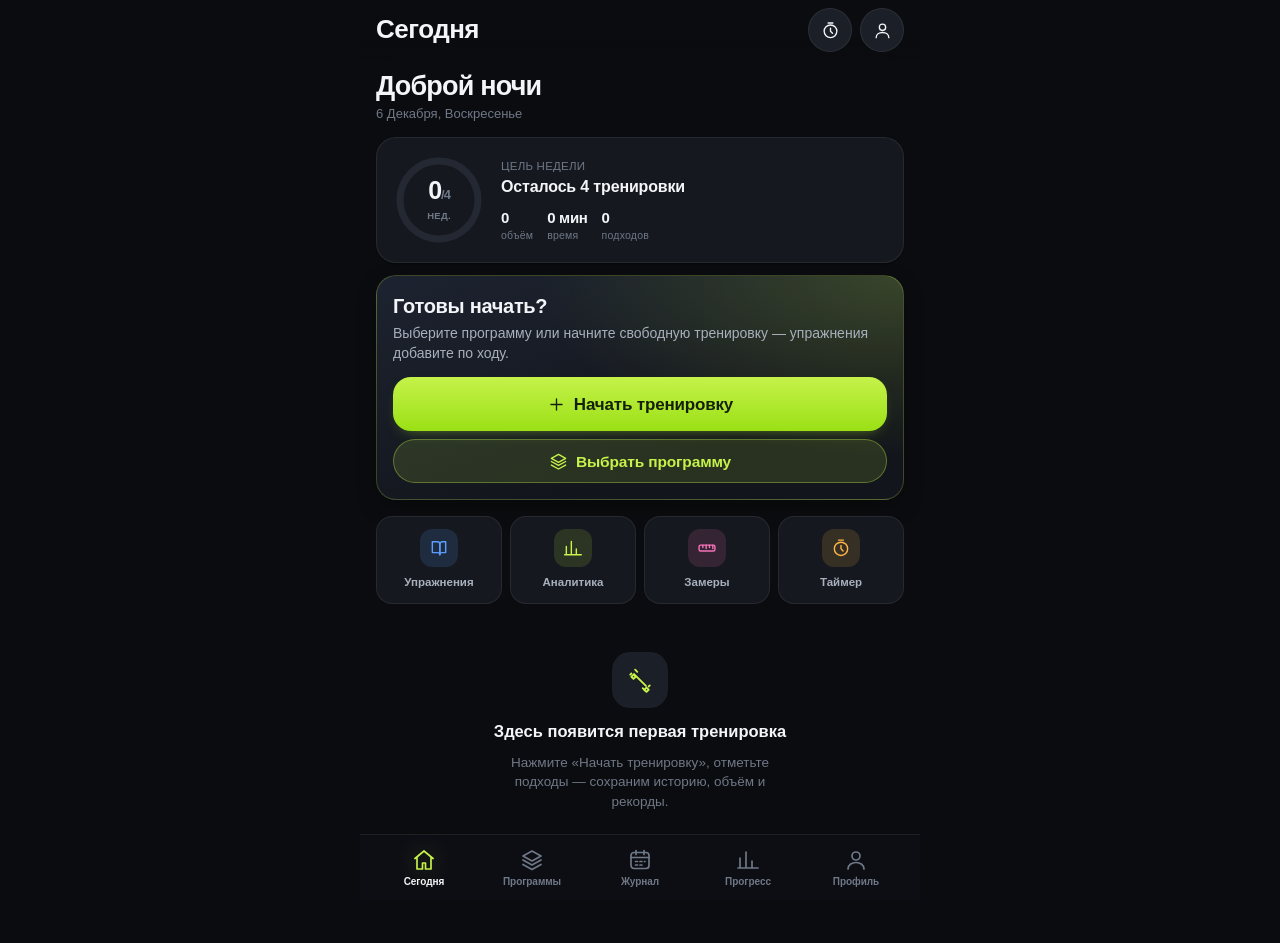
==== atlet.html @ dc594a5e "Публикация приложения «Атлет»" ====
<!doctype html>
<html lang="ru">
<head>
<meta charset="utf-8">
<title>Атлет — дневник тренировок</title>
<meta name="viewport" content="width=device-width, initial-scale=1, viewport-fit=cover, maximum-scale=1, user-scalable=no">
<meta name="description" content="Дневник силовых тренировок: программы, подходы, вес и повторения, таймер отдыха, история, аналитика и прогресс.">
<meta name="theme-color" content="#0b0c0f">
<meta name="apple-mobile-web-app-capable" content="yes">
<meta name="mobile-web-app-capable" content="yes">
<meta name="apple-mobile-web-app-status-bar-style" content="black-translucent">
<meta name="apple-mobile-web-app-title" content="Атлет">
<meta name="format-detection" content="telephone=no">
<link rel="icon" href="[data-uri]">
<link rel="apple-touch-icon" href="[data-uri]">
<style>
/* css/app.css */
/* ============================================================
   Атлет — дизайн-система: токены, сброс, каркас, навигация
   ============================================================ */
:root {
  --bg: #0b0c0f;
  --bg-2: #0f1115;
  --surface: #15181e;
  --surface-2: #1b1f27;
  --surface-3: #232832;
  --elev: #1c2029;
  --line: rgba(255, 255, 255, 0.075);
  --line-strong: rgba(255, 255, 255, 0.14);

  --text: #f3f5f8;
  --text-2: #a8b0bd;
  --text-3: #6f7887;
  --text-inv: #0b0c0f;

  --accent: #c6f24a;
  --accent-2: #9ae015;
  --accent-deep: #6f9c0d;
  --accent-ink: #14200a;
  --accent-soft: rgba(198, 242, 74, 0.13);
  --accent-line: rgba(198, 242, 74, 0.34);

  --danger: #ff5c5c;
  --danger-soft: rgba(255, 92, 92, 0.13);
  --warn: #ffb648;
  --warn-soft: rgba(255, 182, 72, 0.13);
  --info: #63b3ff;
  --info-soft: rgba(99, 179, 255, 0.13);
  --good: var(--accent);

  --r-xs: 8px;
  --r-sm: 12px;
  --r-md: 16px;
  --r-lg: 20px;
  --r-xl: 26px;
  --r-full: 999px;

  --s-1: 4px;
  --s-2: 8px;
  --s-3: 12px;
  --s-4: 16px;
  --s-5: 20px;
  --s-6: 24px;
  --s-8: 32px;
  --s-10: 40px;

  --tap: 44px;
  --tabbar-h: 62px;
  --safe-top: env(safe-area-inset-top, 0px);
  --safe-bottom: env(safe-area-inset-bottom, 0px);
  --maxw: 560px;

  --font: -apple-system, BlinkMacSystemFont, "SF Pro Text", "Segoe UI", Roboto,
    "Helvetica Neue", Arial, sans-serif;
  --font-num: ui-rounded, -apple-system, BlinkMacSystemFont, "SF Pro Rounded",
    "Segoe UI", Roboto, sans-serif;

  --shadow-sm: 0 1px 2px rgba(0, 0, 0, 0.35);
  --shadow-md: 0 8px 24px -8px rgba(0, 0, 0, 0.55);
  --shadow-lg: 0 24px 60px -18px rgba(0, 0, 0, 0.75);
  --shadow-accent: 0 12px 32px -14px rgba(170, 230, 40, 0.6);

  --ease: cubic-bezier(0.22, 0.8, 0.25, 1);
  --ease-out: cubic-bezier(0.16, 1, 0.3, 1);
}

[data-theme="light"] {
  --bg: #f3f4f6;
  --bg-2: #eceef1;
  --surface: #ffffff;
  --surface-2: #f5f6f8;
  --surface-3: #eceef1;
  --elev: #ffffff;
  --line: rgba(12, 16, 24, 0.08);
  --line-strong: rgba(12, 16, 24, 0.16);

  --text: #10131a;
  --text-2: #566072;
  --text-3: #8a93a3;
  --text-inv: #ffffff;

  --accent: #8fd612;
  --accent-2: #79c000;
  --accent-deep: #5e9600;
  --accent-ink: #ffffff;
  --accent-soft: rgba(143, 214, 18, 0.16);
  --accent-line: rgba(122, 180, 12, 0.4);

  --danger: #e23d3d;
  --danger-soft: rgba(226, 61, 61, 0.1);
  --warn: #e08a00;
  --warn-soft: rgba(224, 138, 0, 0.12);
  --info: #1f7ae0;
  --info-soft: rgba(31, 122, 224, 0.1);

  --shadow-sm: 0 1px 2px rgba(16, 24, 40, 0.06);
  --shadow-md: 0 8px 24px -12px rgba(16, 24, 40, 0.22);
  --shadow-lg: 0 24px 60px -20px rgba(16, 24, 40, 0.28);
  --shadow-accent: 0 12px 28px -14px rgba(120, 190, 10, 0.55);
}

/* ---------- reset ---------- */
*,
*::before,
*::after {
  box-sizing: border-box;
  -webkit-tap-highlight-color: transparent;
}
html,
body {
  height: 100%;
  margin: 0;
}
html {
  background: var(--bg);
  -webkit-text-size-adjust: 100%;
}
body {
  font-family: var(--font);
  color: var(--text);
  background: var(--bg);
  font-size: 16px;
  line-height: 1.4;
  overscroll-behavior-y: none;
  -webkit-font-smoothing: antialiased;
  text-rendering: optimizeLegibility;
}
h1,
h2,
h3,
h4,
p,
figure {
  margin: 0;
}
button,
input,
select,
textarea {
  font: inherit;
  color: inherit;
}
button {
  background: none;
  border: 0;
  padding: 0;
  cursor: pointer;
  touch-action: manipulation;
}
a {
  color: var(--accent);
  text-decoration: none;
}
img,
svg {
  display: block;
  max-width: 100%;
}
ul,
ol {
  margin: 0;
  padding: 0;
  list-style: none;
}
input[type="number"]::-webkit-outer-spin-button,
input[type="number"]::-webkit-inner-spin-button {
  -webkit-appearance: none;
  margin: 0;
}
input[type="number"] {
  -moz-appearance: textfield;
  appearance: textfield;
}
::selection {
  background: var(--accent-soft);
  color: var(--text);
}
:focus-visible {
  outline: 2px solid var(--accent-line);
  outline-offset: 2px;
}
@media (prefers-reduced-motion: reduce) {
  *,
  *::before,
  *::after {
    animation-duration: 0.001ms !important;
    animation-iteration-count: 1 !important;
    transition-duration: 0.001ms !important;
  }
}

/* ---------- app shell ---------- */
.app-bg {
  position: fixed;
  inset: 0;
  z-index: -1;
  background:
    radial-gradient(120% 80% at 100% -10%, rgba(198, 242, 74, 0.1), transparent 60%),
    radial-gradient(100% 70% at -10% 0%, rgba(99, 179, 255, 0.07), transparent 55%),
    linear-gradient(180deg, var(--bg-2), var(--bg) 60%);
}
[data-theme="light"] .app-bg {
  background:
    radial-gradient(120% 80% at 100% -10%, rgba(143, 214, 18, 0.16), transparent 60%),
    linear-gradient(180deg, #f8f9fb, var(--bg) 60%);
}
.app {
  min-height: 100dvh;
  display: flex;
  flex-direction: column;
  position: relative;
}
.app.is-session .view {
  padding-bottom: calc(120px + var(--safe-bottom));
}
#app {
  max-width: var(--maxw);
  margin: 0 auto;
  width: 100%;
}
.view {
  flex: 1;
  display: flex;
  flex-direction: column;
  padding-bottom: calc(var(--tabbar-h) + var(--safe-bottom) + 40px);
  animation: view-in 0.28s var(--ease-out);
}
@keyframes view-in {
  from {
    opacity: 0;
    transform: translateY(8px);
  }
  to {
    opacity: 1;
    transform: none;
  }
}
.scroll {
  flex: 1;
}
.pad {
  padding-left: var(--s-4);
  padding-right: var(--s-4);
}

/* ---------- top header ---------- */
.top {
  position: sticky;
  top: 0;
  z-index: 30;
  padding-top: var(--safe-top);
  background: linear-gradient(180deg, var(--bg) 55%, rgba(11, 12, 15, 0.82) 100%);
  backdrop-filter: saturate(160%) blur(18px);
  -webkit-backdrop-filter: saturate(160%) blur(18px);
  border-bottom: 1px solid transparent;
  transition: border-color 0.2s;
}
[data-theme="light"] .top {
  background: linear-gradient(180deg, var(--bg) 55%, rgba(243, 244, 246, 0.85) 100%);
}
.top.is-scrolled {
  border-bottom-color: var(--line);
}
.top__bar {
  display: flex;
  align-items: center;
  gap: var(--s-3);
  min-height: 52px;
  padding: 8px var(--s-4) 10px;
}
.top__title {
  font-size: 26px;
  font-weight: 760;
  letter-spacing: -0.02em;
  line-height: 1.15;
}
.top__title small {
  display: block;
  font-size: 13px;
  font-weight: 500;
  color: var(--text-3);
  letter-spacing: 0;
  margin-top: 2px;
}
.top__actions {
  margin-left: auto;
  display: flex;
  align-items: center;
  gap: var(--s-2);
}
.top__back {
  width: 38px;
  height: 38px;
  margin-left: -8px;
  border-radius: var(--r-full);
  display: grid;
  place-items: center;
  color: var(--text);
  flex: none;
}
.top__back:active {
  background: var(--surface-2);
}
.top--sub .top__bar {
  min-height: 48px;
}
.top--sub .top__title {
  font-size: 19px;
  font-weight: 680;
}

/* ---------- tabbar ---------- */
.tabbar {
  position: fixed;
  left: 50%;
  bottom: 0;
  transform: translateX(-50%);
  width: 100%;
  max-width: var(--maxw);
  z-index: 40;
  padding: 6px 10px calc(6px + var(--safe-bottom));
  display: flex;
  justify-content: space-around;
  background: rgba(14, 16, 21, 0.86);
  backdrop-filter: saturate(180%) blur(22px);
  -webkit-backdrop-filter: saturate(180%) blur(22px);
  border-top: 1px solid var(--line);
}
[data-theme="light"] .tabbar {
  background: rgba(255, 255, 255, 0.88);
}
.tabbar__item {
  flex: 1;
  min-width: 0;
  display: flex;
  flex-direction: column;
  align-items: center;
  gap: 3px;
  padding: 7px 2px 5px;
  color: var(--text-3);
  font-size: 10px;
  font-weight: 600;
  letter-spacing: -0.005em;
  border-radius: var(--r-sm);
  transition: color 0.16s, transform 0.16s var(--ease-out);
}
.tabbar__item svg {
  width: 24px;
  height: 24px;
}
.tabbar__item.is-active {
  color: var(--text);
}
.tabbar__item.is-active svg {
  color: var(--accent);
  filter: drop-shadow(0 0 12px rgba(198, 242, 74, 0.35));
}
.tabbar__item:active {
  transform: scale(0.94);
}

/* ---------- typography helpers ---------- */
.h1 {
  font-size: 28px;
  font-weight: 780;
  letter-spacing: -0.025em;
}
.h2 {
  font-size: 20px;
  font-weight: 720;
  letter-spacing: -0.015em;
}
.h3 {
  font-size: 16px;
  font-weight: 680;
  letter-spacing: -0.01em;
}
.sub {
  color: var(--text-2);
  font-size: 14px;
}
.muted {
  color: var(--text-3);
  font-size: 13px;
}
.tiny {
  font-size: 11.5px;
  color: var(--text-3);
  letter-spacing: 0.02em;
}
.num {
  font-family: var(--font-num);
  font-variant-numeric: tabular-nums;
  letter-spacing: -0.02em;
}
.section-title {
  display: flex;
  align-items: baseline;
  gap: 8px;
  padding: var(--s-5) var(--s-4) var(--s-2);
}
.section-title h2 {
  font-size: 17px;
  font-weight: 720;
  letter-spacing: -0.01em;
}
.section-title .link {
  margin-left: auto;
  color: var(--accent);
  font-size: 13.5px;
  font-weight: 600;
}
.row {
  display: flex;
  align-items: center;
  gap: var(--s-3);
}
.col {
  display: flex;
  flex-direction: column;
}
.grow {
  flex: 1;
  min-width: 0;
}
.spacer {
  flex: 1;
}
.nowrap {
  white-space: nowrap;
}
.ellipsis {
  overflow: hidden;
  text-overflow: ellipsis;
  white-space: nowrap;
}
.hidden {
  display: none !important;
}

/* utility: horizontal scroller */
.hscroll {
  display: flex;
  gap: 10px;
  overflow-x: auto;
  overflow-y: hidden;
  padding: 2px var(--s-4) 4px;
  scroll-snap-type: x proximity;
  -webkit-overflow-scrolling: touch;
  scrollbar-width: none;
}
.hscroll::-webkit-scrollbar {
  display: none;
}
.hscroll > * {
  scroll-snap-align: start;
  flex: none;
}

/* css/components.css */
/* ============================================================
   Компоненты: кнопки, карточки, строки, поля, шторки, тосты
   ============================================================ */

/* ---------- cards ---------- */
.card {
  background: var(--surface);
  border: 1px solid var(--line);
  border-radius: var(--r-lg);
  box-shadow: var(--shadow-sm);
}
.card--pad {
  padding: var(--s-4);
}
.card--flush {
  overflow: hidden;
}
.card--accent {
  background:
    linear-gradient(135deg, rgba(198, 242, 74, 0.14), rgba(198, 242, 74, 0.03) 55%),
    var(--surface);
  border-color: var(--accent-line);
}
.card--hero {
  background:
    radial-gradient(120% 140% at 100% 0%, rgba(198, 242, 74, 0.2), transparent 58%),
    linear-gradient(160deg, #1d2330, #12151b 70%);
  border: 1px solid rgba(198, 242, 74, 0.22);
  box-shadow: var(--shadow-md);
}
[data-theme="light"] .card--hero {
  background:
    radial-gradient(120% 140% at 100% 0%, rgba(143, 214, 18, 0.28), transparent 58%),
    linear-gradient(160deg, #ffffff, #f1f5e8 70%);
}
.card--outline {
  background: transparent;
}
.card--ghost {
  background: var(--surface-2);
  border-color: transparent;
}

/* ---------- pressable ---------- */
.press {
  transition: transform 0.12s var(--ease-out), background 0.15s;
}
.press:active {
  transform: scale(0.985);
}
.press-shrink:active {
  transform: scale(0.96);
}

/* ---------- buttons ---------- */
.btn {
  display: inline-flex;
  align-items: center;
  justify-content: center;
  gap: 8px;
  min-height: var(--tap);
  padding: 0 var(--s-5);
  border-radius: var(--r-full);
  font-size: 15.5px;
  font-weight: 660;
  letter-spacing: -0.01em;
  white-space: nowrap;
  transition: transform 0.12s var(--ease-out), filter 0.15s, background 0.15s;
  user-select: none;
}
.btn:active {
  transform: scale(0.97);
  filter: brightness(0.95);
}
.btn[disabled] {
  opacity: 0.45;
  pointer-events: none;
}
.btn svg {
  width: 19px;
  height: 19px;
  flex: none;
}
.btn--primary {
  background: linear-gradient(180deg, var(--accent), var(--accent-2));
  color: var(--accent-ink);
  box-shadow: 0 6px 16px -10px rgba(170, 230, 40, 0.75);
}
.btn--soft {
  background: var(--surface-2);
  color: var(--text);
  border: 1px solid var(--line);
}
.btn--outline {
  background: transparent;
  color: var(--text);
  border: 1px solid var(--line-strong);
}
.btn--accent-soft {
  background: var(--accent-soft);
  color: var(--accent);
  border: 1px solid var(--accent-line);
}
.btn--ghost {
  background: transparent;
  color: var(--text-2);
  padding: 0 var(--s-3);
}
.btn--danger {
  background: var(--danger-soft);
  color: var(--danger);
  border: 1px solid rgba(255, 92, 92, 0.3);
}
.btn--block {
  display: flex;
  width: 100%;
}
.btn--sm {
  min-height: 34px;
  padding: 0 14px;
  font-size: 13.5px;
  gap: 6px;
}
.btn--sm svg {
  width: 16px;
  height: 16px;
}
.btn--lg {
  min-height: 54px;
  font-size: 17px;
  border-radius: 18px;
}
.btn--icon {
  width: var(--tap);
  height: var(--tap);
  min-height: 0;
  padding: 0;
  border-radius: var(--r-full);
}
.btn-row {
  display: flex;
  gap: 10px;
}
.btn-row > * {
  flex: 1;
}

/* ---------- chips ---------- */
.chip {
  display: inline-flex;
  align-items: center;
  gap: 6px;
  min-height: 34px;
  padding: 0 13px;
  border-radius: var(--r-full);
  background: var(--surface-2);
  border: 1px solid var(--line);
  color: var(--text-2);
  font-size: 13.5px;
  font-weight: 600;
  white-space: nowrap;
  transition: background 0.15s, color 0.15s, border-color 0.15s, transform 0.12s;
}
.chip svg {
  width: 15px;
  height: 15px;
}
.chip:active {
  transform: scale(0.96);
}
.chip.is-on {
  background: var(--accent-soft);
  border-color: var(--accent-line);
  color: var(--accent);
}
.chip--static {
  pointer-events: none;
}
.chip-row {
  display: flex;
  flex-wrap: wrap;
  gap: 8px;
}
.badge {
  display: inline-flex;
  align-items: center;
  gap: 4px;
  height: 22px;
  padding: 0 8px;
  border-radius: 7px;
  font-size: 11px;
  font-weight: 700;
  letter-spacing: 0.02em;
  background: var(--surface-3);
  color: var(--text-2);
  white-space: nowrap;
}
.badge svg {
  width: 12px;
  height: 12px;
}
.badge--accent {
  background: var(--accent-soft);
  color: var(--accent);
}
.badge--pr {
  background: linear-gradient(180deg, #ffe58a, #ffc53d);
  color: #3d2a00;
}
.badge--warn {
  background: var(--warn-soft);
  color: var(--warn);
}
.badge--danger {
  background: var(--danger-soft);
  color: var(--danger);
}
.badge--info {
  background: var(--info-soft);
  color: var(--info);
}
.badge--lg {
  height: 26px;
  padding: 0 10px;
  font-size: 12px;
}

/* ---------- segmented ---------- */
.segmented {
  display: flex;
  padding: 3px;
  background: var(--surface-2);
  border: 1px solid var(--line);
  border-radius: var(--r-full);
  gap: 2px;
}
.segmented button {
  flex: 1;
  min-height: 34px;
  border-radius: var(--r-full);
  font-size: 13.5px;
  font-weight: 620;
  color: var(--text-3);
  padding: 0 10px;
  transition: background 0.18s, color 0.18s;
  white-space: nowrap;
}
.segmented button.is-on {
  background: var(--surface-3);
  color: var(--text);
  box-shadow: var(--shadow-sm);
}
.segmented--accent button.is-on {
  background: var(--accent);
  color: var(--accent-ink);
}

/* ---------- list ---------- */
.list {
  border-radius: var(--r-lg);
  overflow: hidden;
  background: var(--surface);
  border: 1px solid var(--line);
}
.list__row {
  display: flex;
  align-items: center;
  gap: var(--s-3);
  width: 100%;
  min-height: 54px;
  padding: 13px var(--s-4);
  text-align: left;
  position: relative;
  background: transparent;
  transition: background 0.12s;
}
.list__row + .list__row::before {
  content: "";
  position: absolute;
  top: 0;
  left: var(--s-4);
  right: 0;
  height: 1px;
  background: var(--line);
}
.list__row:active {
  background: var(--surface-2);
}
.list__row--plain::before {
  display: none;
}
.list__icon {
  width: 34px;
  height: 34px;
  border-radius: 10px;
  display: grid;
  place-items: center;
  background: var(--surface-2);
  color: var(--text-2);
  flex: none;
}
.list__icon svg {
  width: 18px;
  height: 18px;
}
.list__icon--accent {
  background: var(--accent-soft);
  color: var(--accent);
}
.list__icon--danger {
  background: var(--danger-soft);
  color: var(--danger);
}
.list__label {
  font-size: 15px;
  font-weight: 550;
  min-width: 0;
}
.list__sub {
  font-size: 12.5px;
  color: var(--text-3);
  margin-top: 1px;
}
.list__value {
  margin-left: auto;
  color: var(--text-3);
  font-size: 14px;
  display: flex;
  align-items: center;
  gap: 6px;
  flex: none;
}
.list__chev {
  color: var(--text-3);
  width: 18px;
  height: 18px;
  flex: none;
}
.list__row--danger .list__label {
  color: var(--danger);
}

/* ---------- metric grid ---------- */
.metrics {
  display: grid;
  grid-template-columns: repeat(3, 1fr);
  gap: 10px;
}
.metric {
  background: var(--surface);
  border: 1px solid var(--line);
  border-radius: var(--r-md);
  padding: 12px 12px 11px;
  min-width: 0;
}
.metric__v {
  font-family: var(--font-num);
  font-variant-numeric: tabular-nums;
  font-size: 21px;
  font-weight: 750;
  letter-spacing: -0.03em;
  line-height: 1.1;
}
.metric__v small {
  font-size: 12px;
  font-weight: 600;
  color: var(--text-3);
  margin-left: 2px;
  letter-spacing: 0;
}
.metric__l {
  margin-top: 3px;
  font-size: 11.5px;
  color: var(--text-3);
  white-space: nowrap;
  overflow: hidden;
  text-overflow: ellipsis;
}
.metric--wide {
  grid-column: span 2;
}
.metric__l--wrap {
  white-space: normal;
  line-height: 1.25;
}
.metric--accent .metric__v {
  color: var(--accent);
}

/* ---------- input ---------- */
.field {
  display: flex;
  flex-direction: column;
  gap: 7px;
}
.field__label {
  font-size: 12.5px;
  font-weight: 620;
  color: var(--text-3);
  letter-spacing: 0.02em;
  text-transform: uppercase;
}
.input,
.textarea,
.select {
  width: 100%;
  min-height: 48px;
  padding: 12px 14px;
  border-radius: var(--r-md);
  background: var(--surface-2);
  border: 1px solid var(--line);
  color: var(--text);
  font-size: 16px;
  transition: border-color 0.15s, background 0.15s;
  appearance: none;
}
.textarea {
  min-height: 84px;
  resize: vertical;
  line-height: 1.45;
}
.input:focus,
.textarea:focus,
.select:focus {
  outline: none;
  border-color: var(--accent-line);
  background: var(--surface-3);
}
.input::placeholder,
.textarea::placeholder {
  color: var(--text-3);
}
.select {
  background-image: url("data:image/svg+xml,%3Csvg xmlns='http://www.w3.org/2000/svg' width='16' height='16' viewBox='0 0 24 24' fill='none' stroke='%236f7887' stroke-width='2.4' stroke-linecap='round' stroke-linejoin='round'%3E%3Cpath d='m6 9 6 6 6-6'/%3E%3C/svg%3E");
  background-repeat: no-repeat;
  background-position: right 14px center;
  padding-right: 40px;
}
.search {
  display: flex;
  align-items: center;
  gap: 9px;
  background: var(--surface-2);
  border: 1px solid var(--line);
  border-radius: var(--r-full);
  padding: 0 14px;
  height: 44px;
}
.search svg {
  width: 18px;
  height: 18px;
  color: var(--text-3);
  flex: none;
}
.search input {
  flex: 1;
  min-width: 0;
  background: none;
  border: 0;
  outline: none;
  font-size: 16px;
  color: var(--text);
}
.search input::placeholder {
  color: var(--text-3);
}
.search__clear {
  width: 26px;
  height: 26px;
  border-radius: 50%;
  display: grid;
  place-items: center;
  background: var(--surface-3);
  color: var(--text-2);
  flex: none;
}

/* ---------- stepper ---------- */
.stepper {
  display: flex;
  align-items: center;
  background: var(--surface-2);
  border: 1px solid var(--line);
  border-radius: 14px;
  overflow: hidden;
}
.stepper button {
  width: 40px;
  height: 46px;
  display: grid;
  place-items: center;
  color: var(--text-2);
  flex: none;
}
.stepper button:active {
  background: var(--surface-3);
}
.stepper input {
  width: 100%;
  min-width: 0;
  text-align: center;
  background: none;
  border: 0;
  outline: none;
  font-family: var(--font-num);
  font-size: 19px;
  font-weight: 720;
  letter-spacing: -0.02em;
  color: var(--text);
  height: 46px;
}
.stepper--sm button {
  width: 32px;
  height: 38px;
}
.stepper--sm input {
  height: 38px;
  font-size: 16px;
}
.stepper--bare {
  background: transparent;
  border-color: transparent;
}

/* ---------- sheet / modal ---------- */
.overlays {
  position: fixed;
  inset: 0;
  z-index: 100;
  pointer-events: none;
}
.overlays > * {
  pointer-events: auto;
}
.sheet {
  position: fixed;
  inset: 0;
  display: flex;
  flex-direction: column;
  justify-content: flex-end;
  z-index: 100;
}
.sheet__mask {
  position: absolute;
  inset: 0;
  background: rgba(4, 6, 9, 0.62);
  backdrop-filter: blur(3px);
  -webkit-backdrop-filter: blur(3px);
  animation: mask-in 0.24s var(--ease-out);
}
@keyframes mask-in {
  from {
    opacity: 0;
  }
}
.sheet__panel {
  position: relative;
  width: 100%;
  max-width: var(--maxw);
  margin: 0 auto;
  max-height: calc(100dvh - var(--safe-top) - 12px);
  display: flex;
  flex-direction: column;
  background: var(--elev);
  border-radius: var(--r-xl) var(--r-xl) 0 0;
  border: 1px solid var(--line);
  border-bottom: 0;
  box-shadow: var(--shadow-lg);
  animation: sheet-in 0.34s var(--ease-out);
  padding-bottom: var(--safe-bottom);
  overflow: hidden;
}
@keyframes sheet-in {
  from {
    transform: translateY(100%);
  }
}
.sheet__handle {
  width: 38px;
  height: 4px;
  border-radius: 2px;
  background: var(--line-strong);
  margin: 8px auto 2px;
  flex: none;
}
.sheet__head {
  display: flex;
  align-items: center;
  gap: 10px;
  padding: 10px var(--s-4) 8px;
  flex: none;
}
.sheet__title {
  font-size: 18px;
  font-weight: 730;
  letter-spacing: -0.015em;
}
.sheet__sub {
  font-size: 12.5px;
  color: var(--text-3);
  margin-top: 1px;
}
.sheet__close {
  margin-left: auto;
  width: 34px;
  height: 34px;
  border-radius: 50%;
  display: grid;
  place-items: center;
  background: var(--surface-2);
  color: var(--text-2);
  flex: none;
}
.sheet__body {
  overflow-y: auto;
  -webkit-overflow-scrolling: touch;
  padding: 4px var(--s-4) var(--s-4);
  overscroll-behavior: contain;
}
.sheet__foot {
  flex: none;
  padding: 10px var(--s-4) calc(12px + var(--safe-bottom));
  border-top: 1px solid var(--line);
  background: var(--elev);
  display: flex;
  gap: 10px;
}
.sheet__foot > .btn {
  flex: 1;
}
.sheet--center {
  justify-content: center;
  align-items: center;
  padding: 20px;
}
.sheet--center .sheet__panel {
  border-radius: var(--r-xl);
  border-bottom: 1px solid var(--line);
  max-width: 380px;
  animation: pop-in 0.24s var(--ease-out);
}
@keyframes pop-in {
  from {
    opacity: 0;
    transform: scale(0.94);
  }
}
.dialog {
  padding: 22px 20px 16px;
}
.dialog h3 {
  font-size: 19px;
  font-weight: 730;
  letter-spacing: -0.015em;
}
.dialog p {
  margin-top: 8px;
  color: var(--text-2);
  font-size: 14.5px;
  line-height: 1.45;
}
.dialog .btn-row {
  margin-top: 20px;
}

/* ---------- toast ---------- */
.toasts {
  position: fixed;
  left: 0;
  right: 0;
  bottom: calc(var(--tabbar-h) + var(--safe-bottom) + 16px);
  display: flex;
  flex-direction: column;
  align-items: center;
  gap: 8px;
  z-index: 200;
  pointer-events: none;
  padding: 0 16px;
  transition: bottom 0.2s var(--ease-out);
}
html.has-sheet .toasts {
  bottom: auto;
  top: calc(var(--safe-top) + 68px);
}
.toast {
  pointer-events: auto;
  display: flex;
  align-items: center;
  gap: 9px;
  max-width: 420px;
  padding: 11px 16px;
  border-radius: var(--r-full);
  background: rgba(38, 43, 52, 0.96);
  color: var(--text);
  font-size: 13.5px;
  font-weight: 600;
  box-shadow: var(--shadow-lg);
  border: 1px solid var(--line-strong);
  backdrop-filter: blur(12px);
  animation: toast-in 0.28s var(--ease-out);
}
[data-theme="light"] .toast {
  background: rgba(20, 24, 30, 0.94);
}
.toast svg {
  width: 17px;
  height: 17px;
  flex: none;
  color: var(--accent);
}
.toast--danger svg {
  color: var(--danger);
}
.toast.is-out {
  animation: toast-out 0.22s ease forwards;
}
@keyframes toast-in {
  from {
    opacity: 0;
    transform: translateY(14px) scale(0.96);
  }
}
@keyframes toast-out {
  to {
    opacity: 0;
    transform: translateY(10px);
  }
}

/* ---------- ring / timer ---------- */
.ring {
  position: relative;
  display: grid;
  place-items: center;
}
.ring__svg {
  transform: rotate(-90deg);
}
.ring__track {
  stroke: var(--surface-3);
}
.ring__bar {
  stroke: var(--accent);
  stroke-linecap: round;
  transition: stroke-dashoffset 0.3s linear, stroke 0.3s;
}
.ring__content {
  position: absolute;
  inset: 0;
  display: grid;
  place-items: center;
  text-align: center;
}
.ring__time {
  font-family: var(--font-num);
  font-variant-numeric: tabular-nums;
  font-weight: 760;
  letter-spacing: -0.04em;
  line-height: 1;
}
.ring__label {
  margin-top: 6px;
  font-size: 12px;
  font-weight: 600;
  color: var(--text-3);
  letter-spacing: 0.04em;
  text-transform: uppercase;
}
.ring--done .ring__bar {
  stroke: var(--accent);
}
.ring--warn .ring__bar {
  stroke: var(--warn);
}

/* ---------- misc ---------- */
.divider {
  height: 1px;
  background: var(--line);
  margin: var(--s-4) 0;
}
.dot {
  width: 6px;
  height: 6px;
  border-radius: 50%;
  background: var(--text-3);
  flex: none;
}
.dot--accent {
  background: var(--accent);
}
.dot--live {
  background: var(--accent);
  box-shadow: 0 0 0 0 rgba(198, 242, 74, 0.6);
  animation: live 2s infinite;
}
@keyframes live {
  0% {
    box-shadow: 0 0 0 0 rgba(198, 242, 74, 0.55);
  }
  70% {
    box-shadow: 0 0 0 9px rgba(198, 242, 74, 0);
  }
  100% {
    box-shadow: 0 0 0 0 rgba(198, 242, 74, 0);
  }
}
.empty {
  display: flex;
  flex-direction: column;
  align-items: center;
  text-align: center;
  padding: 34px 24px 30px;
  gap: 10px;
}
.empty__icon {
  width: 56px;
  height: 56px;
  border-radius: 18px;
  display: grid;
  place-items: center;
  background: var(--surface-2);
  color: var(--accent);
  margin-bottom: 2px;
}
.empty__icon svg {
  width: 26px;
  height: 26px;
}
.empty h3 {
  font-size: 16.5px;
  font-weight: 700;
}
.empty p {
  font-size: 13.5px;
  color: var(--text-3);
  max-width: 280px;
  line-height: 1.45;
}
.avatar {
  width: 42px;
  height: 42px;
  border-radius: 50%;
  display: grid;
  place-items: center;
  font-weight: 760;
  font-size: 16px;
  color: var(--accent-ink);
  background: linear-gradient(160deg, var(--accent), var(--accent-2));
  flex: none;
}
.scroll-x-hint {
  mask-image: linear-gradient(90deg, #000 92%, transparent);
  -webkit-mask-image: linear-gradient(90deg, #000 92%, transparent);
}

/* css/session.css */
/* ============================================================
   Стили: Сегодня · Тренировка · Таймер
   ============================================================ */

/* ================= СЕГОДНЯ ================= */
.home-greet {
  font-size: 27px;
  font-weight: 780;
  letter-spacing: -0.03em;
  line-height: 1.15;
}
.home-date {
  font-size: 13px;
  color: var(--text-3);
  margin-top: 3px;
  text-transform: capitalize;
}
.streak-pill {
  display: inline-flex;
  align-items: center;
  gap: 5px;
  height: 34px;
  padding: 0 12px;
  border-radius: var(--r-full);
  background: rgba(255, 182, 72, 0.12);
  color: var(--warn);
  font-weight: 750;
  font-size: 14px;
  border: 1px solid rgba(255, 182, 72, 0.25);
}
.week-card {
  padding: 16px;
}
.quick-grid {
  display: grid;
  grid-template-columns: repeat(4, 1fr);
  gap: 8px;
}
.quick {
  display: flex;
  flex-direction: column;
  align-items: center;
  gap: 7px;
  padding: 12px 4px;
  border-radius: var(--r-md);
  background: var(--surface);
  border: 1px solid var(--line);
  font-size: 11.5px;
  font-weight: 600;
  color: var(--text-2);
  transition: transform 0.12s, background 0.15s;
}
.quick:active {
  transform: scale(0.96);
  background: var(--surface-2);
}
.quick__ic {
  width: 38px;
  height: 38px;
  border-radius: 12px;
  display: grid;
  place-items: center;
}
.next-card {
  position: relative;
  overflow: hidden;
}
.next-card::after {
  content: '';
  position: absolute;
  right: -40px;
  top: -60px;
  width: 160px;
  height: 160px;
  border-radius: 50%;
  background: radial-gradient(circle, rgba(198, 242, 74, 0.12), transparent 70%);
  pointer-events: none;
}

/* ================= ТРЕНИРОВКА ================= */
.top--session .top__title {
  font-size: 17px;
  font-weight: 720;
  white-space: nowrap;
  overflow: hidden;
  text-overflow: ellipsis;
  max-width: 100%;
}
.top--session .top__title small {
  font-size: 11.5px;
  margin-top: 1px;
}
.top--session .top__bar {
  gap: 8px;
  min-height: 56px;
  padding: 6px 12px 8px;
}
.top--session .top__back {
  width: 34px;
  height: 34px;
  margin-left: -6px;
}
.top--session .btn--sm {
  min-height: 36px;
  padding: 0 12px;
  font-size: 13px;
}
.session-meta {
  display: flex;
  gap: 6px;
  padding-top: 4px;
  padding-bottom: 10px;
  flex-wrap: wrap;
}
.session-view {
  padding-top: 2px;
}
.ex-card {
  background: var(--surface);
  border: 1px solid var(--line);
  border-radius: var(--r-lg);
  margin-bottom: 10px;
  overflow: hidden;
  transition: border-color 0.2s;
}
.ex-card.is-complete {
  border-color: var(--accent-line);
  background: linear-gradient(180deg, rgba(198, 242, 74, 0.05), transparent 40%), var(--surface);
}
.ex-head {
  display: flex;
  align-items: center;
  gap: 11px;
  padding: 12px 13px;
  cursor: pointer;
  min-height: 62px;
}
.ex-idx {
  width: 34px;
  height: 34px;
  border-radius: 10px;
  display: grid;
  place-items: center;
  font-weight: 760;
  font-size: 14px;
  flex: none;
  font-family: var(--font-num);
}
.ex-name {
  font-size: 15.5px;
  font-weight: 680;
  letter-spacing: -0.01em;
  line-height: 1.25;
}
.ex-sub {
  font-size: 12px;
  color: var(--text-3);
  margin-top: 2px;
}
.ex-head__right {
  display: flex;
  align-items: center;
  gap: 6px;
  flex: none;
}
.ex-caret {
  color: var(--text-3);
  display: grid;
  place-items: center;
}
.ex-body {
  padding: 0 11px 11px;
  border-top: 1px solid var(--line);
}
.ex-prev {
  display: flex;
  align-items: center;
  gap: 6px;
  font-size: 11.5px;
  color: var(--text-3);
  padding: 9px 2px 8px;
  line-height: 1.35;
}
.ex-prev svg {
  flex: none;
}
.setrow {
  display: grid;
  grid-template-columns: 26px 54px 1fr 1fr 38px;
  gap: 6px;
  align-items: center;
  padding: 4px 0;
}
.setrow--head {
  padding-bottom: 2px;
  font-size: 10.5px;
  color: var(--text-3);
  text-transform: uppercase;
  letter-spacing: 0.04em;
  font-weight: 650;
}
.setrow--head .setrow__field {
  text-align: center;
}
.setrow__n {
  width: 26px;
  height: 34px;
  display: grid;
  place-items: center;
  font-family: var(--font-num);
  font-weight: 700;
  font-size: 13px;
  color: var(--text-3);
}
.setrow.is-done .setrow__n {
  color: var(--accent);
}
.setrow__prev {
  font-size: 11.5px;
  color: var(--text-3);
  text-align: center;
  font-family: var(--font-num);
  white-space: nowrap;
  overflow: hidden;
  text-overflow: ellipsis;
}
.setrow__field {
  min-width: 0;
}
.setin {
  width: 100%;
  height: 42px;
  border-radius: 11px;
  background: var(--surface-2);
  border: 1px solid var(--line);
  text-align: center;
  font-family: var(--font-num);
  font-size: 16px;
  font-weight: 700;
  color: var(--text);
  outline: none;
  transition: border-color 0.15s, background 0.15s;
  padding: 0 4px;
}
.setin:focus {
  border-color: var(--accent-line);
  background: var(--surface-3);
}
.setin::placeholder {
  color: var(--text-3);
  font-weight: 600;
  opacity: 0.75;
}
.setrow.is-done .setin {
  background: rgba(198, 242, 74, 0.07);
  border-color: rgba(198, 242, 74, 0.22);
  color: var(--accent);
}
.setin[readonly] {
  pointer-events: none;
}
.setrow__check {
  width: 38px;
  height: 42px;
  border-radius: 11px;
  display: grid;
  place-items: center;
  background: var(--surface-2);
  border: 1px solid var(--line-strong);
  color: var(--text-3);
  transition: all 0.15s var(--ease-out);
}
.setrow__check:active {
  transform: scale(0.9);
}
.setrow__check.is-on {
  background: linear-gradient(180deg, var(--accent), var(--accent-2));
  border-color: transparent;
  color: var(--accent-ink);
  box-shadow: 0 6px 14px -6px rgba(170, 230, 40, 0.5);
}
.ex-actions {
  display: flex;
  gap: 7px;
  flex-wrap: wrap;
  margin-top: 8px;
}
.ex-actions .chip {
  min-height: 32px;
  font-size: 12.5px;
  padding: 0 11px;
  background: transparent;
  border-color: var(--line-strong);
}

/* ---------- шторка отдыха ---------- */
.rest-close-row {
  display: flex;
  justify-content: center;
  padding: 8px 0 0;
}
.rest-collapse {
  display: inline-flex;
  align-items: center;
  gap: 5px;
  padding: 6px 12px;
  border-radius: var(--r-full);
  background: var(--surface-2);
  border: 1px solid var(--line);
  color: var(--text-3);
  font-size: 12.5px;
  font-weight: 600;
}
.rest-collapse:active {
  background: var(--surface-3);
}
.rest__body {
  padding-top: 2px;
}
.rest {
  display: flex;
  flex-direction: column;
  align-items: center;
  padding: 6px 0 2px;
}
.rest__ring {
  position: relative;
  margin: 2px 0 4px;
}
.rest__ring .ring--warn .ring__bar {
  stroke: var(--warn);
}
.rest__title {
  font-size: 22px;
  font-weight: 760;
  letter-spacing: -0.02em;
  margin-top: 4px;
}
.rest__sub {
  font-size: 13.5px;
  color: var(--text-3);
  margin-top: 3px;
  text-align: center;
  max-width: 280px;
}
.rest__presets {
  display: flex;
  gap: 7px;
  margin-top: 16px;
  flex-wrap: wrap;
  justify-content: center;
}
.rest__presets .chip {
  min-height: 32px;
  padding: 0 12px;
  font-size: 12.5px;
}
.rest__controls {
  display: flex;
  align-items: center;
  gap: 20px;
  margin-top: 16px;
}
.rest__btn {
  width: 64px;
  height: 64px;
  border-radius: 50%;
  background: var(--surface-2);
  border: 1px solid var(--line);
  display: flex;
  flex-direction: column;
  align-items: center;
  justify-content: center;
  gap: 0;
  color: var(--text-2);
  font-size: 11px;
  font-weight: 700;
  transition: transform 0.12s, background 0.15s;
}
.rest__btn:active {
  transform: scale(0.92);
  background: var(--surface-3);
}
.rest__btn--big {
  width: 86px;
  height: 86px;
  background: linear-gradient(180deg, var(--accent), var(--accent-2));
  color: var(--accent-ink);
  border: 0;
  box-shadow: var(--shadow-accent);
}
.rest-sheet-title {
  display: none;
}

/* плавающая пилюля таймера */
.rest-pill {
  position: fixed;
  left: 50%;
  transform: translateX(-50%);
  bottom: calc(var(--tabbar-h) + var(--safe-bottom) + 12px);
  z-index: 60;
  display: flex;
  align-items: center;
  gap: 9px;
  height: 44px;
  padding: 0 8px 0 14px;
  border-radius: var(--r-full);
  background: rgba(28, 32, 41, 0.94);
  border: 1px solid var(--accent-line);
  box-shadow: var(--shadow-lg);
  backdrop-filter: blur(16px);
  -webkit-backdrop-filter: blur(16px);
  animation: pill-in 0.3s var(--ease-out);
  color: var(--text);
}
[data-theme="light"] .rest-pill {
  background: rgba(20, 24, 30, 0.92);
  color: #fff;
}
@keyframes pill-in {
  from {
    opacity: 0;
    transform: translate(-50%, 16px);
  }
}
.rest-pill__dot {
  width: 8px;
  height: 8px;
  border-radius: 50%;
  background: var(--accent);
  animation: live 2s infinite;
}
.rest-pill__time {
  font-family: var(--font-num);
  font-size: 16px;
  font-weight: 760;
  letter-spacing: -0.02em;
  min-width: 44px;
}
.rest-pill__x {
  width: 30px;
  height: 30px;
  border-radius: 50%;
  display: grid;
  place-items: center;
  background: var(--surface-3);
  color: var(--text-2);
}
.rest-pill.is-paused .rest-pill__dot {
  animation: none;
  background: var(--text-3);
}
.rest-pill.is-warn {
  border-color: rgba(255, 182, 72, 0.6);
}
.rest-pill.is-warn .rest-pill__time {
  color: var(--warn);
}
html.timer-alert .rest-pill {
  border-color: var(--accent);
  animation: pulse-alert 0.7s ease 2;
}
@keyframes pulse-alert {
  50% {
    transform: translate(-50%, 0) scale(1.05);
    box-shadow: 0 0 0 6px rgba(198, 242, 74, 0.15), var(--shadow-lg);
  }
}

/* css/library.css */
/* ============================================================
   Библиотека упражнений, карточка, пикер, группы
   ============================================================ */
.lib-group {
  margin-bottom: 16px;
}
.lib-group__title {
  display: flex;
  align-items: center;
  gap: 8px;
  font-size: 13.5px;
  font-weight: 700;
  color: var(--text-2);
  margin: 0 2px 7px;
  letter-spacing: 0.01em;
}
.lib-dot {
  width: 7px;
  height: 7px;
  border-radius: 50%;
  display: inline-block;
  flex: none;
}
.hint-box {
  display: flex;
  gap: 9px;
  align-items: flex-start;
  padding: 12px 14px;
  border-radius: var(--r-md);
  background: var(--surface-2);
  border: 1px solid var(--line);
  color: var(--text-3);
  font-size: 12.5px;
  line-height: 1.5;
}
.hint-box svg {
  flex: none;
  margin-top: 1px;
  color: var(--text-3);
}

/* карточка упражнения */
.ex-hero {
  border-radius: var(--r-lg);
  padding: 18px 16px;
  border: 1px solid var(--line);
}
.ex-hero__ic {
  width: 58px;
  height: 58px;
  border-radius: 18px;
  display: grid;
  place-items: center;
}
.cues {
  counter-reset: cue;
  display: flex;
  flex-direction: column;
  gap: 11px;
}
.cues li {
  counter-increment: cue;
  position: relative;
  padding-left: 30px;
  font-size: 14.5px;
  line-height: 1.5;
  color: var(--text-2);
}
.cues li::before {
  content: counter(cue);
  position: absolute;
  left: 0;
  top: 1px;
  width: 21px;
  height: 21px;
  border-radius: 50%;
  background: var(--accent-soft);
  color: var(--accent);
  font-size: 11.5px;
  font-weight: 750;
  display: grid;
  place-items: center;
}
.mistakes {
  display: flex;
  flex-direction: column;
  gap: 7px;
}
.mistakes li {
  position: relative;
  padding-left: 18px;
  font-size: 13.5px;
  color: var(--text-2);
  line-height: 1.45;
}
.mistakes li::before {
  content: '';
  position: absolute;
  left: 3px;
  top: 8px;
  width: 6px;
  height: 6px;
  border-radius: 2px;
  background: var(--danger);
  opacity: 0.8;
}
.hist-row {
  display: flex;
  align-items: center;
  gap: 10px;
  padding: 12px 14px;
  position: relative;
}
.hist-row + .hist-row::before {
  content: '';
  position: absolute;
  top: 0;
  left: 14px;
  right: 0;
  height: 1px;
  background: var(--line);
}
.hist-row__date {
  font-size: 12px;
  color: var(--text-3);
  width: 54px;
  flex: none;
}
.hist-sets {
  display: flex;
  flex-wrap: wrap;
  gap: 4px;
}
.set-pill {
  font-family: var(--font-num);
  font-size: 11.5px;
  font-weight: 700;
  padding: 2px 7px;
  border-radius: 6px;
  background: var(--surface-2);
  color: var(--text-2);
  white-space: nowrap;
}
.hist-row__vol {
  margin-left: auto;
  font-size: 12.5px;
  font-weight: 700;
  color: var(--accent);
  flex: none;
}
.tips {
  display: flex;
  flex-direction: column;
  gap: 9px;
}
.tips li {
  position: relative;
  padding-left: 20px;
  font-size: 14px;
  line-height: 1.5;
  color: var(--text-2);
}
.tips li::before {
  content: '✓';
  position: absolute;
  left: 0;
  color: var(--accent);
  font-weight: 700;
}

/* ================= ПИКЕР ================= */
.picker-search {
  position: sticky;
  top: 0;
  z-index: 2;
  background: var(--elev);
  padding-bottom: 8px;
}
.picker-groups {
  flex-wrap: nowrap;
  overflow-x: auto;
  padding-bottom: 10px;
  scrollbar-width: none;
  -webkit-overflow-scrolling: touch;
}
.picker-groups::-webkit-scrollbar {
  display: none;
}
.picker-label {
  font-size: 11px;
  font-weight: 700;
  color: var(--text-3);
  letter-spacing: 0.05em;
  text-transform: uppercase;
  margin: 12px 2px 7px;
}
.pick-row {
  display: flex;
  align-items: center;
  gap: 11px;
  width: 100%;
  padding: 10px 2px;
  min-height: 56px;
  text-align: left;
  border-radius: var(--r-sm);
  transition: background 0.12s;
}
.pick-row:active {
  background: var(--surface-2);
}
.pick-ic {
  width: 38px;
  height: 38px;
  border-radius: 11px;
  display: grid;
  place-items: center;
  flex: none;
}
.pick-name {
  display: block;
  font-size: 15px;
  font-weight: 620;
  line-height: 1.25;
}
.pick-sub {
  display: block;
  font-size: 12px;
  color: var(--text-3);
  margin-top: 1px;
}
.pick-plus {
  width: 30px;
  height: 30px;
  border-radius: 50%;
  display: grid;
  place-items: center;
  background: var(--surface-2);
  color: var(--text-2);
  flex: none;
}
.pick-list .pick-row + .pick-row {
  border-top: 1px solid var(--line);
}

/* группы мышц (выбор) */
.group-grid {
  display: grid;
  grid-template-columns: 1fr 1fr;
  gap: 8px;
  margin-top: 16px;
}
.group-pick {
  display: flex;
  align-items: center;
  gap: 8px;
  padding: 13px;
  border-radius: var(--r-md);
  background: var(--surface-2);
  border: 1px solid var(--line);
  font-size: 14px;
  font-weight: 600;
  transition: all 0.14s;
}
.group-pick:active {
  transform: scale(0.97);
}
.group-pick.is-on {
  border-color: var(--accent-line);
  background: var(--accent-soft);
  color: var(--accent);
}
.group-pick__dot {
  width: 9px;
  height: 9px;
  border-radius: 50%;
}

/* ================= ЗАМЕРЫ ================= */
.measure-grid {
  display: grid;
  grid-template-columns: 1fr 1fr;
  gap: 10px;
}
.measure-grid .input {
  text-align: left;
}
.days-grid {
  display: grid;
  grid-template-columns: repeat(3, 1fr);
  gap: 8px;
}
.day-pick {
  padding: 14px 8px;
  border-radius: var(--r-md);
  background: var(--surface-2);
  border: 1px solid var(--line);
  display: flex;
  flex-direction: column;
  align-items: center;
  gap: 2px;
}
.day-pick__v {
  font-size: 22px;
  font-weight: 760;
}
.day-pick__l {
  font-size: 10.5px;
  color: var(--text-3);
}
.day-pick.is-on {
  background: var(--accent-soft);
  border-color: var(--accent-line);
}
.day-pick.is-on .day-pick__v,
.day-pick.is-on .day-pick__l {
  color: var(--accent);
}

/* фото */
.photo-drop {
  display: block;
  padding: 26px 20px;
  border-radius: var(--r-lg);
  border: 1.5px dashed var(--line-strong);
  text-align: center;
  cursor: pointer;
  background: var(--surface-2);
  transition: border-color 0.15s, background 0.15s;
}
.photo-drop:active {
  border-color: var(--accent-line);
  background: var(--accent-soft);
}
.photo-grid {
  display: grid;
  grid-template-columns: 1fr 1fr;
  gap: 8px;
}
.photo-card {
  position: relative;
  aspect-ratio: 3 / 4;
  border-radius: var(--r-md);
  overflow: hidden;
  background: var(--surface-2);
  border: 1px solid var(--line);
}
.photo-card img {
  width: 100%;
  height: 100%;
  object-fit: cover;
}
.photo-card__date {
  position: absolute;
  left: 8px;
  bottom: 8px;
  font-size: 11px;
  font-weight: 700;
  color: #fff;
  background: rgba(0, 0, 0, 0.5);
  padding: 2px 7px;
  border-radius: 6px;
  backdrop-filter: blur(6px);
}
.photo-card__tag {
  position: absolute;
  right: 8px;
  top: 8px;
  font-size: 10px;
  font-weight: 700;
  color: #fff;
  background: rgba(0, 0, 0, 0.45);
  padding: 2px 7px;
  border-radius: 6px;
  backdrop-filter: blur(6px);
}

/* css/programs.css */
/* ============================================================
   Программы и редактор
   ============================================================ */
.program-list {
  display: flex;
  flex-direction: column;
  gap: 10px;
}
.prog-card {
  border-radius: var(--r-lg);
  border: 1px solid var(--line);
  background: var(--surface);
  overflow: hidden;
  cursor: pointer;
}
.prog-card__top {
  display: flex;
  align-items: center;
  gap: 12px;
  padding: 14px 14px 12px;
}
.prog-card__ic {
  width: 46px;
  height: 46px;
  border-radius: 14px;
  display: grid;
  place-items: center;
  flex: none;
}
.prog-card__name {
  font-size: 16.5px;
  font-weight: 720;
  letter-spacing: -0.015em;
  line-height: 1.25;
}
.prog-card__meta {
  font-size: 12px;
  color: var(--text-3);
  margin-top: 3px;
}
.prog-card__body {
  padding: 0 14px 14px;
  display: flex;
  flex-direction: column;
  gap: 8px;
}
.prog-card__tagline {
  font-size: 13px;
  color: var(--text-2);
  line-height: 1.4;
}
.prog-hero {
  border-radius: var(--r-lg);
  padding: 18px 16px;
  border: 1px solid var(--line);
}
.prog-hero__ic {
  width: 58px;
  height: 58px;
  border-radius: 18px;
  display: grid;
  place-items: center;
}
.day-list {
  display: flex;
  flex-direction: column;
  gap: 10px;
}
.day-card {
  padding: 13px 14px;
}
.day-card__head {
  display: flex;
  align-items: flex-start;
  gap: 10px;
}
.day-badge {
  width: 30px;
  height: 30px;
  border-radius: 9px;
  display: grid;
  place-items: center;
  font-weight: 760;
  font-size: 13.5px;
  background: var(--surface-2);
  color: var(--text-2);
  flex: none;
  font-family: var(--font-num);
}
.day-card__items {
  margin-top: 10px;
  border-top: 1px solid var(--line);
  padding-top: 8px;
}
.day-item {
  display: flex;
  align-items: center;
  gap: 8px;
  padding: 5px 0;
  font-size: 13.5px;
  color: var(--text-2);
}
.day-item__dot {
  width: 5px;
  height: 5px;
  border-radius: 50%;
  flex: none;
}
.day-item__sets {
  font-size: 12px;
  color: var(--text-3);
  font-weight: 700;
  flex: none;
}

/* редактор */
.inline-input {
  background: transparent;
  border: 0;
  outline: none;
  width: 100%;
  padding: 2px 0;
  border-radius: 6px;
  color: var(--text);
}
.inline-input:focus {
  background: var(--surface-2);
  padding: 2px 6px;
}
.inline-input.muted {
  color: var(--text-3);
  font-size: 12.5px;
  margin-top: 2px;
}
.edit-item {
  display: flex;
  align-items: center;
  gap: 7px;
  padding: 5px 0;
  font-size: 13.5px;
}
.mini-input {
  width: 42px;
  height: 32px;
  border-radius: 8px;
  background: var(--surface-2);
  border: 1px solid var(--line);
  text-align: center;
  font-family: var(--font-num);
  font-size: 14px;
  font-weight: 700;
  color: var(--text);
  outline: none;
  flex: none;
}
.mini-input:focus {
  border-color: var(--accent-line);
}

/* css/journal.css */
/* ============================================================
   Журнал, календарь, детали тренировки, итоги
   ============================================================ */
.cal {
  padding: 10px 12px 12px;
}
.cal__head {
  display: flex;
  align-items: center;
  justify-content: space-between;
  padding: 4px 2px 10px;
}
.cal__month {
  font-size: 15px;
  font-weight: 720;
  text-transform: capitalize;
  letter-spacing: -0.01em;
}
.cal__nav {
  width: 34px;
  height: 34px;
  border-radius: 50%;
  display: grid;
  place-items: center;
  background: var(--surface-2);
  color: var(--text-2);
}
.cal__nav:active {
  background: var(--surface-3);
}
.cal__weekdays {
  display: grid;
  grid-template-columns: repeat(7, 1fr);
  gap: 4px;
  margin-bottom: 4px;
}
.cal__weekdays span {
  text-align: center;
  font-size: 10.5px;
  font-weight: 650;
  color: var(--text-3);
  text-transform: uppercase;
  letter-spacing: 0.03em;
}
.cal__grid {
  display: grid;
  grid-template-columns: repeat(7, 1fr);
  gap: 4px;
}
.cal__cell {
  aspect-ratio: 1;
  border-radius: 9px;
  display: grid;
  place-items: center;
  font-size: 12.5px;
  font-weight: 600;
  font-family: var(--font-num);
  color: var(--text-2);
  background: transparent;
  border: 1px solid transparent;
  transition: transform 0.12s;
  position: relative;
  padding: 2px;
}
.cal__cell:active {
  transform: scale(0.92);
}
.cal__cell--empty {
  pointer-events: none;
}
.cal__cell.is-future {
  opacity: 0.32;
}
.cal__cell.is-today {
  border-color: var(--accent-line);
  color: var(--accent);
}
.cal__cell.has-workout {
  background: rgba(198, 242, 74, var(--lvl, 0.3));
  color: var(--accent-ink);
  font-weight: 750;
}
[data-theme="dark"] .cal__cell.has-workout {
  color: #0b0c0f;
}
.cal__cell.has-workout.is-today {
  box-shadow: 0 0 0 2px var(--accent-line);
}
.cal__more {
  display: flex;
  align-items: center;
  justify-content: center;
  gap: 4px;
  width: 100%;
  padding: 9px 0 1px;
  color: var(--text-3);
  font-size: 12.5px;
  font-weight: 600;
}
.month-block {
  margin-bottom: 18px;
}
.month-title {
  font-size: 13px;
  font-weight: 700;
  color: var(--text-2);
  margin: 0 2px 7px;
}
.month-title::first-letter,
.cal__month::first-letter {
  text-transform: uppercase;
}

/* детали тренировки */
.gbar {
  display: flex;
  align-items: center;
  gap: 9px;
  padding: 6px 0;
}
.gbar__dot {
  width: 8px;
  height: 8px;
  border-radius: 50%;
  flex: none;
}
.gbar__label {
  font-size: 13px;
  width: 68px;
  flex: none;
  color: var(--text-2);
}
.gbar__track {
  flex: 1;
  height: 7px;
  border-radius: 4px;
  background: var(--surface-3);
  overflow: hidden;
}
.gbar__fill {
  display: block;
  height: 100%;
  border-radius: 4px;
  opacity: 0.9;
  transition: width 0.4s var(--ease-out);
}
.gbar__val {
  font-size: 12.5px;
  font-weight: 700;
  width: 26px;
  text-align: right;
  flex: none;
  color: var(--text-2);
}
.wo-ex {
  padding: 13px 14px;
  margin-bottom: 8px;
}
.wo-sets {
  display: flex;
  flex-wrap: wrap;
  gap: 6px;
  margin-top: 11px;
}
.wo-set {
  display: inline-flex;
  align-items: center;
  gap: 6px;
  padding: 5px 9px 5px 6px;
  border-radius: 9px;
  background: var(--surface-2);
  font-size: 13px;
  font-weight: 650;
  color: var(--text-2);
}
.wo-set.is-best {
  background: var(--accent-soft);
  color: var(--accent);
}
.wo-set__i {
  width: 17px;
  height: 17px;
  border-radius: 5px;
  background: var(--surface-3);
  display: grid;
  place-items: center;
  font-size: 10.5px;
  font-weight: 750;
  color: var(--text-3);
}
.wo-set.is-best .wo-set__i {
  background: rgba(198, 242, 74, 0.2);
  color: var(--accent);
}

/* итоги */
.summary {
  text-align: center;
  padding-top: 2px;
}
.summary__hero {
  width: 64px;
  height: 64px;
  border-radius: 50%;
  margin: 0 auto 12px;
  display: grid;
  place-items: center;
  background: linear-gradient(180deg, var(--accent), var(--accent-2));
  color: var(--accent-ink);
  box-shadow: var(--shadow-accent);
  animation: pop-in 0.4s var(--ease-out);
}
.summary__title {
  font-size: 22px;
  font-weight: 780;
  letter-spacing: -0.025em;
}
.summary__sub {
  font-size: 13.5px;
  color: var(--text-3);
  margin-top: 3px;
}
.summary__groups {
  display: flex;
  flex-wrap: wrap;
  gap: 6px;
  justify-content: center;
  margin-top: 14px;
}
.summary .metrics {
  text-align: left;
}

/* css/progress.css */
/* ============================================================
   Прогресс, профиль
   ============================================================ */

/* ---------- графики ---------- */
.bars {
  display: flex;
  align-items: stretch;
  gap: 4px;
  padding-bottom: 2px;
}
.bars__col {
  flex: 1;
  min-width: 0;
  display: flex;
  flex-direction: column;
  align-items: center;
  gap: 4px;
}
.bars__val {
  font-size: 9px;
  font-weight: 700;
  color: var(--text-3);
  height: 12px;
  white-space: nowrap;
  transform: scale(0.94);
}
.bars__track {
  flex: 1;
  width: 100%;
  display: flex;
  align-items: flex-end;
  border-radius: 6px;
  overflow: hidden;
  min-height: 40px;
}
.bars__bar {
  width: 100%;
  border-radius: 5px 5px 0 0;
  transition: height 0.45s var(--ease-out);
  opacity: 0.92;
  min-height: 3px;
}
.bars__label {
  font-size: 9px;
  color: var(--text-3);
  white-space: nowrap;
  overflow: hidden;
  text-overflow: ellipsis;
  max-width: 100%;
  transform: scale(0.95);
}
.linechart__svg {
  display: block;
  overflow: visible;
}

/* ---------- профиль ---------- */
.profile-head {
  background:
    radial-gradient(120% 140% at 100% 0%, rgba(198, 242, 74, 0.12), transparent 55%),
    var(--surface);
}
.switch {
  width: 46px;
  height: 28px;
  border-radius: 999px;
  background: var(--surface-3);
  border: 1px solid var(--line-strong);
  display: flex;
  align-items: center;
  padding: 2px;
  transition: background 0.2s, border-color 0.2s;
  flex: none;
}
.switch__knob {
  width: 22px;
  height: 22px;
  border-radius: 50%;
  background: var(--text-3);
  transition: transform 0.2s var(--ease-out), background 0.2s;
  box-shadow: 0 1px 3px rgba(0, 0, 0, 0.3);
}
.switch.is-on {
  background: var(--accent);
  border-color: var(--accent-2);
}
.switch.is-on .switch__knob {
  transform: translateX(18px);
  background: #fff;
}
.steps {
  display: flex;
  flex-direction: column;
  gap: 14px;
}
.step {
  display: flex;
  gap: 12px;
}
.step__n {
  width: 26px;
  height: 26px;
  border-radius: 50%;
  background: var(--accent-soft);
  color: var(--accent);
  font-size: 12.5px;
  font-weight: 750;
  display: grid;
  place-items: center;
  flex: none;
}
.step__t {
  font-size: 14.5px;
  font-weight: 650;
}
.step__d {
  font-size: 12.5px;
  color: var(--text-3);
  margin-top: 2px;
  line-height: 1.45;
}
.about p {
  font-size: 14.5px;
  line-height: 1.55;
  color: var(--text-2);
}
.theme-pick {
  display: grid;
  grid-template-columns: 1fr 1fr;
  gap: 10px;
}
.theme-opt {
  display: flex;
  flex-direction: column;
  align-items: center;
  gap: 9px;
  padding: 12px;
  border-radius: var(--r-md);
  background: var(--surface-2);
  border: 1px solid var(--line);
  font-size: 13.5px;
  font-weight: 600;
}
.theme-opt.is-on {
  border-color: var(--accent-line);
  background: var(--accent-soft);
  color: var(--accent);
}
.theme-opt__preview {
  width: 100%;
  height: 64px;
  border-radius: 10px;
  border: 1px solid var(--line-strong);
}
.theme-opt__preview--dark {
  background: linear-gradient(160deg, #1b1f27, #0b0c0f 70%);
}
.theme-opt__preview--light {
  background: linear-gradient(160deg, #ffffff, #e7e9ee 70%);
}
.delta {
  display: inline-flex;
  align-items: center;
  gap: 2px;
  font-size: 12px;
  font-weight: 700;
}
.delta--up {
  color: var(--accent);
}
.delta--down {
  color: var(--danger);
}

</style>
</head>
<body>
<div class="app-bg" aria-hidden="true"></div>
<div id="app" class="app"></div>
<div id="overlays" class="overlays"></div>
<div id="toasts" class="toasts" aria-live="polite"></div>
<noscript><p style="padding:24px;color:#fff;font-family:sans-serif">Для работы приложения нужен JavaScript.</p></noscript>

<script>
/* ===== js\utils.js ===== */
/* ============================================================
   Утилиты: id, даты, числа, DOM-хелперы
   ============================================================ */

const $ = (sel, root = document) => root.querySelector(sel);
const $$ = (sel, root = document) => Array.from(root.querySelectorAll(sel));

function h(tag, attrs = {}, children = []) {
  const el = document.createElement(tag);
  for (const [k, v] of Object.entries(attrs || {})) {
    if (v === null || v === undefined || v === false) continue;
    if (k === 'class') el.className = v;
    else if (k === 'html') el.innerHTML = v;
    else if (k === 'text') el.textContent = v;
    else if (k === 'dataset') Object.assign(el.dataset, v);
    else if (k.startsWith('on') && typeof v === 'function') el.addEventListener(k.slice(2), v);
    else el.setAttribute(k, v === true ? '' : v);
  }
  const cs = Array.isArray(children) ? children : [children];
  for (const c of cs) {
    if (c === null || c === undefined || c === false) continue;
    el.append(c.nodeType ? c : document.createTextNode(String(c)));
  }
  return el;
}

let idc = 0;
function uid(prefix = '') {
  idc = (idc + 1) % 100000;
  return (
    prefix +
    Date.now().toString(36).slice(-6) +
    Math.random().toString(36).slice(2, 6) +
    idc.toString(36)
  );
}

/* ---------- числа ---------- */
function num(v, def = 0) {
  if (v === '' || v === null || v === undefined) return def;
  const n = Number(String(v).replace(',', '.'));
  return Number.isFinite(n) ? n : def;
}

function fmt(n, maxFrac = 1) {
  const v = num(n);
  const r = Math.round(v * 10 ** maxFrac) / 10 ** maxFrac;
  return new Intl.NumberFormat('ru-RU', { maximumFractionDigits: maxFrac }).format(r);
}

/** 12 500 кг -> "12,5 т" */
function fmtVolume(kg) {
  const v = num(kg);
  if (v >= 10000) return fmt(v / 1000, 1) + ' т';
  if (v >= 1000) return fmt(v / 1000, 2) + ' т';
  return fmt(v, 1);
}

function fmtWeight(kg, unit = 'кг') {
  const v = num(kg);
  return (Number.isInteger(v) ? fmt(v, 0) : fmt(v, 1)) + ' ' + unit;
}

function fmtDuration(sec) {
  sec = Math.max(0, Math.round(num(sec)));
  const hh = Math.floor(sec / 3600);
  const mm = Math.floor((sec % 3600) / 60);
  const ss = sec % 60;
  if (hh > 0) return `${hh}:${String(mm).padStart(2, '0')}:${String(ss).padStart(2, '0')}`;
  return `${mm}:${String(ss).padStart(2, '0')}`;
}

function fmtMinutes(sec) {
  const m = Math.round(num(sec) / 60);
  if (m < 60) return `${m} мин`;
  const h = Math.floor(m / 60);
  return `${h} ч ${m % 60} мин`;
}

function plural(n, one, few, many) {
  const a = Math.abs(n) % 100;
  const b = a % 10;
  if (a > 10 && a < 20) return many;
  if (b > 1 && b < 5) return few;
  if (b === 1) return one;
  return many;
}

/* ---------- даты ---------- */
const MONTHS = [
  'января', 'февраля', 'марта', 'апреля', 'мая', 'июня',
  'июля', 'августа', 'сентября', 'октября', 'ноября', 'декабря',
];
const MONTHS_SHORT = ['янв', 'фев', 'мар', 'апр', 'мая', 'июн', 'июл', 'авг', 'сен', 'окт', 'ноя', 'дек'];
const WEEKDAYS = ['воскресенье', 'понедельник', 'вторник', 'среда', 'четверг', 'пятница', 'суббота'];
const WEEKDAYS_SHORT = ['вс', 'пн', 'вт', 'ср', 'чт', 'пт', 'сб'];

function startOfDay(d = new Date()) {
  const x = new Date(d);
  x.setHours(0, 0, 0, 0);
  return x;
}
function startOfWeek(d = new Date()) {
  const x = startOfDay(d);
  const day = (x.getDay() + 6) % 7; // пн = 0
  x.setDate(x.getDate() - day);
  return x;
}
function addDays(d, n) {
  const x = new Date(d);
  x.setDate(x.getDate() + n);
  return x;
}
function isoDate(d = new Date()) {
  const x = new Date(d);
  const p = (n) => String(n).padStart(2, '0');
  return `${x.getFullYear()}-${p(x.getMonth() + 1)}-${p(x.getDate())}`;
}
function parseDate(iso) {
  if (!iso) return null;
  const [y, m, d] = String(iso).split('-').map(Number);
  return new Date(y, (m || 1) - 1, d || 1, 12, 0, 0, 0);
}
function sameDay(a, b) {
  return isoDate(a) === isoDate(b);
}
function daysBetween(a, b) {
  return Math.round((startOfDay(b) - startOfDay(a)) / 86400000);
}
function fmtDate(d) {
  const x = d instanceof Date ? d : parseDate(d);
  if (!x) return '—';
  return `${x.getDate()} ${MONTHS[x.getMonth()]}`;
}
function fmtDateShort(d) {
  const x = d instanceof Date ? d : parseDate(d);
  if (!x) return '—';
  return `${String(x.getDate()).padStart(2, '0')}.${String(x.getMonth() + 1).padStart(2, '0')}`;
}
function fmtDateFull(d, lower = false) {
  const x = d instanceof Date ? d : parseDate(d);
  if (!x) return '—';
  const y = x.getFullYear() === new Date().getFullYear() ? '' : ` ${x.getFullYear()}`;
  const month = MONTHS[x.getMonth()];
  const cap = lower ? month : month.charAt(0).toUpperCase() + month.slice(1);
  return `${x.getDate()} ${cap}${y}, ${WEEKDAYS[x.getDay()]}`;
}
function fmtDateTime(ts) {
  const x = new Date(ts);
  return `${fmtDate(x)}, ${String(x.getHours()).padStart(2, '0')}:${String(x.getMinutes()).padStart(2, '0')}`;
}
function relDay(iso) {
  const d = daysBetween(parseDate(iso), new Date());
  if (d === 0) return 'сегодня';
  if (d === 1) return 'вчера';
  if (d === 2) return 'позавчера';
  if (d > 0 && d < 7) return `${d} ${plural(d, 'день', 'дня', 'дней')} назад`;
  return fmtDate(parseDate(iso));
}
function monthLabel(ym) {
  const [y, m] = ym.split('-').map(Number);
  const name = MONTHS[m - 1];
  return `${name.charAt(0).toUpperCase() + name.slice(1)} ${y}`;
}
function weekdayShort(d) {
  return WEEKDAYS_SHORT[(d instanceof Date ? d : parseDate(d)).getDay()];
}
function greeting() {
  const hh = new Date().getHours();
  if (hh < 5) return 'Доброй ночи';
  if (hh < 12) return 'Доброе утро';
  if (hh < 18) return 'Добрый день';
  return 'Добрый вечер';
}

/* ---------- прочее ---------- */
function debounce(fn, ms = 250) {
  let t = null;
  const wrapped = (...args) => {
    clearTimeout(t);
    t = setTimeout(() => fn(...args), ms);
  };
  wrapped.flush = (...args) => {
    clearTimeout(t);
    fn(...args);
  };
  return wrapped;
}

function clamp(n, a, b) {
  return Math.min(b, Math.max(a, n));
}

function groupBy(arr, keyFn) {
  const map = new Map();
  for (const item of arr) {
    const k = keyFn(item);
    if (!map.has(k)) map.set(k, []);
    map.get(k).push(item);
  }
  return map;
}

function sum(arr, valFn = (x) => x) {
  return arr.reduce((acc, x) => acc + (num(valFn(x)) || 0), 0);
}

function download(filename, text, mime = 'application/json') {
  const blob = new Blob([text], { type: mime });
  const url = URL.createObjectURL(blob);
  const a = document.createElement('a');
  a.href = url;
  a.download = filename;
  document.body.append(a);
  a.click();
  a.remove();
  setTimeout(() => URL.revokeObjectURL(url), 4000);
}

function haptic(style = 'light') {
  try {
    if (navigator.vibrate) navigator.vibrate(style === 'heavy' ? 30 : 8);
  } catch {}
}

function escapeHtml(s) {
  return String(s ?? '')
    .replace(/&/g, '&amp;')
    .replace(/</g, '&lt;')
    .replace(/>/g, '&gt;')
    .replace(/"/g, '&quot;')
    .replace(/'/g, '&#39;');
}

const isStandalone = () =>
  window.matchMedia?.('(display-mode: standalone)').matches || window.navigator.standalone === true;

const isIOS = () =>
  /iP(hone|ad|od)/.test(navigator.userAgent) ||
  (navigator.platform === 'MacIntel' && navigator.maxTouchPoints > 1);

/* Оценка 1ПМ (Эпли) */
function e1rm(weight, reps) {
  const w = num(weight);
  const r = num(reps);
  if (w <= 0 || r <= 0) return 0;
  if (r === 1) return w;
  return w * (1 + r / 30);
}

/* ===== js\store.js ===== */
/* ============================================================
   Хранилище: единый стейт в localStorage + подписки
   ============================================================ */


const KEY = 'atlet.state.v1';
const BACKUP_KEY = 'atlet.backup.v1';
const SCHEMA_VERSION = 1;

function defaultSettings() {
  return {
    name: '',
    height: 0,
    gender: 'm',
    birthYear: 0,
    unit: 'kg', // kg | lb
    theme: 'dark', // dark | light
    restSec: 90,
    restPresets: [45, 60, 90, 120, 180],
    autoTimer: true,
    sound: true,
    vibrate: true,
    keepAwake: true,
    notify: false,
    showPrev: true,
    e1rmFormula: 'epley',
    weeklyGoal: 4,
    onboardingDone: false,
    lastSeenAt: 0,
    installHintDone: false,
  };
}

function defaultState() {
  return {
    v: SCHEMA_VERSION,
    settings: defaultSettings(),
    customExercises: [],
    programs: [],
    workouts: [],
    measurements: [],
    photos: [],
    session: null,
    activeProgramId: null,
    programStart: null,
    updatedAt: Date.now(),
  };
}

const listeners = new Set();
let state = defaultState();

function deepMerge(base, patch) {
  if (Array.isArray(base)) return Array.isArray(patch) ? patch : base;
  if (base && typeof base === 'object') {
    const out = { ...base };
    for (const [k, v] of Object.entries(patch || {})) {
      out[k] = deepMerge(base[k], v);
    }
    return out;
  }
  return patch === undefined ? base : patch;
}

function safeParse(raw) {
  try {
    return JSON.parse(raw);
  } catch {
    return null;
  }
}

function migrate(data) {
  if (!data || typeof data !== 'object') return defaultState();
  const base = defaultState();
  const next = deepMerge(base, data);
  next.settings = { ...base.settings, ...(data.settings || {}) };
  next.customExercises = Array.isArray(data.customExercises) ? data.customExercises : [];
  next.programs = Array.isArray(data.programs) ? data.programs : [];
  next.workouts = Array.isArray(data.workouts) ? data.workouts : [];
  next.measurements = Array.isArray(data.measurements) ? data.measurements : [];
  next.photos = Array.isArray(data.photos) ? data.photos : [];
  next.session = data.session && data.session.workout && Array.isArray(data.session.workout.items)
    ? data.session
    : null;
  next.v = SCHEMA_VERSION;
  return next;
}

function load() {
  let raw = null;
  try {
    raw = localStorage.getItem(KEY);
  } catch {}
  if (!raw) {
    try {
      raw = localStorage.getItem(BACKUP_KEY);
    } catch {}
  }
  const parsed = raw ? safeParse(raw) : null;
  if (parsed) {
    state = migrate(parsed);
  } else {
    state = defaultState();
  }
  return state;
}

const persist = debounce(() => {
  state.updatedAt = Date.now();
  try {
    const json = JSON.stringify(state);
    localStorage.setItem(KEY, json);
    // лёгкая резервная копия раз в сутки
    const lastBackup = Number(localStorage.getItem('atlet.backup.at') || 0);
    if (Date.now() - lastBackup > 86400000) {
      localStorage.setItem(BACKUP_KEY, json);
      localStorage.setItem('atlet.backup.at', String(Date.now()));
    }
  } catch (e) {
    console.error('Не удалось сохранить данные', e);
    emit('storage:error', e);
  }
}, 300);

function save(opts = {}) {
  if (opts.immediate) persist.flush();
  else persist();
  emit('change', state);
}

function subscribe(fn) {
  listeners.add(fn);
  return () => listeners.delete(fn);
}

function emit(type, detail) {
  for (const fn of [...listeners]) {
    try {
      fn(type, detail ?? state);
    } catch (e) {
      console.error(e);
    }
  }
}

function replaceState(next) {
  state = migrate(next);
  save({ immediate: true });
}

function resetAll() {
  state = defaultState();
  try {
    localStorage.removeItem(KEY);
    localStorage.removeItem(BACKUP_KEY);
    localStorage.removeItem('atlet.backup.at');
  } catch {}
  save({ immediate: true });
}

/* ---------- сериализация ---------- */
function exportJSON() {
  const data = { ...state, exportedAt: new Date().toISOString(), app: 'atlet' };
  return JSON.stringify(data, null, 2);
}

function importJSON(text) {
  const data = JSON.parse(text);
  if (!data || typeof data !== 'object') throw new Error('Файл повреждён');
  if (!Array.isArray(data.workouts) && !Array.isArray(data.programs)) {
    throw new Error('Это не файл резервной копии Атлета');
  }
  replaceState(data);
}

function setSettings(patch) {
  state.settings = { ...state.settings, ...patch };
  save();
}

/* ---------- поиск по стейту ---------- */
function workoutById(id) {
  return state.workouts.find((w) => w.id === id) || null;
}

function customExercises() {
  return state.customExercises || [];
}

function touchWorkout(w) {
  w.updatedAt = Date.now();
}

/* ===== js\exercises.js ===== */
/* ============================================================
   Библиотека упражнений
   group: chest | back | legs | glutes | shoulders | arms | core | cardio
   eq: barbell | dumbbell | machine | cable | bodyweight | kettlebell | cardio | other
   ============================================================ */

const EQUIPMENT = {
  barbell: { label: 'Штанга', icon: 'barbell' },
  dumbbell: { label: 'Гантели', icon: 'dumbbell' },
  machine: { label: 'Тренажёр', icon: 'machine' },
  cable: { label: 'Кроссовер', icon: 'cable' },
  bodyweight: { label: 'Свой вес', icon: 'body' },
  kettlebell: { label: 'Гиря', icon: 'kettlebell' },
  cardio: { label: 'Кардио', icon: 'heart' },
  other: { label: 'Другое', icon: 'dots' },
};

const GROUPS = {
  chest: { label: 'Грудь', short: 'Гр', color: '#ff6b6b' },
  back: { label: 'Спина', short: 'Сп', color: '#5b9dff' },
  legs: { label: 'Ноги', short: 'Но', color: '#a78bfa' },
  glutes: { label: 'Ягодицы', short: 'Яг', color: '#f472b6' },
  shoulders: { label: 'Плечи', short: 'Пл', color: '#2dd4bf' },
  arms: { label: 'Руки', short: 'Ру', color: '#fbbf24' },
  core: { label: 'Пресс', short: 'Пр', color: '#fb923c' },
  cardio: { label: 'Кардио', short: 'Ка', color: '#38bdf8' },
};

const GROUP_ORDER = ['chest', 'back', 'legs', 'glutes', 'shoulders', 'arms', 'core', 'cardio'];
const LEVELS = { 1: 'Новичок', 2: 'Средний', 3: 'Опытный' };

/* [id, name, group, eq, level, compound, cues[], alts[], flags] */
const RAW = [
  // ---------------- ГРУДЬ ----------------
  ['bench-press', 'Жим штанги лёжа', 'chest', 'barbell', 2, true,
    ['Лопатки сведены и прижаты к скамье, стопы плотно на полу.', 'Опускайте гриф к середине груди, локти ~45–60° от корпуса.', 'Выжимайте по дуге к уровню глаз, не отрывая таз.'],
    ['incline-bench', 'incline-db-press', 'bench-db', 'dips', 'push-up', 'machine-press']],
  ['incline-bench', 'Жим штанги на наклонной', 'chest', 'barbell', 2, true,
    ['Наклон 30–45° — акцент на верх груди.', 'Сведите лопатки, не выталкивайте плечи вперёд.', 'Не выпрямляйте локти в замок, держите напряжение.'],
    ['bench-press', 'incline-db-press', 'cable-crossover']],
  ['incline-db-press', 'Жим гантелей на наклонной', 'chest', 'dumbbell', 2, true,
    ['Гантели над грудью, к верху ладони чуть поворачиваются друг к другу.', 'Опускайте медленно, чувствуя растяжение груди.', 'Не «выбивайте» локти в замок.'],
    ['incline-bench', 'bench-db', 'db-fly']],
  ['bench-db', 'Жим гантелей лёжа', 'chest', 'dumbbell', 1, true,
    ['Стопы упираются в пол, лопатки сведены.', 'Опускайте гантели до уровня груди, локти под 45°.', 'Выжимайте по траектории чуть дугой.'],
    ['bench-press', 'incline-db-press', 'machine-press', 'dips']],
  ['machine-press', 'Жим в тренажёре (грудь)', 'chest', 'machine', 1, true,
    ['Отрегулируйте сиденье: ручки на уровне груди.', 'Не отрывайте лопатки от спинки.', 'Контроль на возврате.'],
    ['bench-db', 'bench-press', 'incline-db-press']],
  ['db-fly', 'Разведение гантелей лёжа', 'chest', 'dumbbell', 2, false,
    ['Лёгкий сгиб локтя, фиксируйте угол на всём движении.', 'Разводите до растяжения груди, не ниже линии плеч.', 'Сводите за счёт груди, а не плеч.'],
    ['cable-crossover', 'pec-deck', 'incline-db-press']],
  ['cable-crossover', 'Сведение рук в кроссовере', 'chest', 'cable', 1, false,
    ['Стойте устойчиво, корпус слегка наклонён вперёд.', 'Сводите руки перед собой, кисти почти касаются.', 'Возврат подконтрольный, без провала назад.'],
    ['db-fly', 'pec-deck', 'push-up']],
  ['pec-deck', 'Сведение рук в тренажёре (пек-дек)', 'chest', 'machine', 1, false,
    ['Спина прижата к спинке, не отрывайте плечи.', 'Сводите плавно, задержитесь на 1 сек.', 'Разводите до комфортного растяжения.'],
    ['db-fly', 'cable-crossover', 'bench-press']],
  ['push-up', 'Отжимания от пола', 'chest', 'bodyweight', 1, true,
    ['Корпус в одной линии: не провисайте в пояснице.', 'Ладони чуть шире плеч, локти назад-в стороны.', 'Полная амплитуда: грудь почти касается пола.'],
    ['bench-db', 'dips', 'incline-db-press']],
  ['pullover', 'Пуловер с гантелью', 'chest', 'dumbbell', 2, false,
    ['Лопатки на скамье, гантель плавно уходит за голову.', 'Растягивает грудь и широчайшие.', 'Делайте в конце тренировки, не в начале.'],
    ['db-fly', 'lat-pulldown']],

  // ---------------- СПИНА ----------------
  ['pull-up', 'Подтягивания', 'back', 'bodyweight', 2, true,
    ['Хват чуть шире плеч, взгляд вверх.', 'Сводите лопатки до начала движения.', 'Опускайтесь до полного выпрямления рук.'],
    ['lat-pulldown', 'chin-up', 'assisted-pullup']],
  ['chin-up', 'Подтягивания обратным хватом', 'back', 'bodyweight', 2, true,
    ['Ладони к себе — сильнее работает бицепс.', 'Не раскачивайтесь, без рывков.', 'Подбородок выше перекладины, голову не наклоняйте.'],
    ['pull-up', 'lat-pulldown', 'seated-row']],
  ['assisted-pullup', 'Подтягивания в гравитроне', 'back', 'machine', 1, true,
    ['Помощь тренажёра уменьшайте по мере прогресса.', 'Тяните локти к бокам, не вперёд.', 'Внизу не расслабляйте плечи полностью.'],
    ['pull-up', 'lat-pulldown']],
  ['lat-pulldown', 'Тяга верхнего блока', 'back', 'machine', 1, true,
    ['Хват шире плеч, корпус почти вертикально.', 'Тяните к верху груди, локти вниз-назад.', 'Не откидывайтесь назад сильно.'],
    ['pull-up', 'chin-up', 'straight-arm-pulldown']],
  ['straight-arm-pulldown', 'Тяга блока прямыми руками', 'back', 'cable', 2, false,
    ['Руки почти прямые, движение за счёт широчайших.', 'Тяните к бёдрам, не сгибая локти.', 'Корпус неподвижен.'],
    ['lat-pulldown', 'pullover']],
  ['bent-row', 'Тяга штанги в наклоне', 'back', 'barbell', 2, true,
    ['Наклон 30–45°, спина прямая.', 'Тяните к низу живота, локти вдоль корпуса.', 'Без рывков и раскачки корпуса.'],
    ['db-row', 'seated-row', 'tbar-row']],
  ['tbar-row', 'Тяга Т-грифа', 'back', 'barbell', 2, true,
    ['Спина жёсткая, грудь раскрыта.', 'Тяните к животу, сводя лопатки.', 'Опускайте подконтрольно.'],
    ['bent-row', 'db-row']],
  ['db-row', 'Тяга гантели в наклоне', 'back', 'dumbbell', 1, true,
    ['Опора на скамью, спина ровная.', 'Тяните гантель к поясу, локоть близко к телу.', 'Не разворачивайте корпус.'],
    ['bent-row', 'seated-row', 'machine-row']],
  ['seated-row', 'Тяга нижнего блока', 'back', 'machine', 1, true,
    ['Спина прямая, корпус почти неподвижен.', 'Тяните к животу, локти назад.', 'Возвращайте подконтрольно, растягивая широчайшие.'],
    ['bent-row', 'db-row', 'machine-row']],
  ['machine-row', 'Тяга в тренажёре (хват сверху)', 'back', 'machine', 1, true,
    ['Грудь прижата к опоре.', 'Тяните лопатки назад и вниз.', 'Не тяните плечами вверх.'],
    ['seated-row', 'db-row']],
  ['lat-pullover', 'Пулловер в блочном тренажёре', 'back', 'cable', 2, false,
    ['Тяните локти вниз к бёдрам.', 'Спина чуть прогнута, лопатки вниз.', 'Без рывков в нижней точке.'],
    ['straight-arm-pulldown', 'lat-pulldown']],
  ['hyperextension', 'Гиперэкстензия', 'back', 'bodyweight', 1, false,
    ['Разгибайтесь до прямой линии, не выше.', 'Работайте плавно, без рывков.', 'Не переразгибайте поясницу.'],
    ['back-extension', 'rdl']],
  ['back-extension', 'Разгибание спины в тренажёре', 'back', 'machine', 1, false,
    ['Таз на подушке, корпус опускается вниз.', 'Поднимайтесь до прямой линии.', 'Контролируйте поясницу.'],
    ['hyperextension', 'rdl']],
  ['shrug', 'Шраги с гантелями', 'back', 'dumbbell', 1, false,
    ['Поднимайте плечи строго вверх, без вращений.', 'Задержитесь в верхней точке на 1 сек.', 'Опускайте медленно.'],
    ['shrug-barbell', 'face-pull']],
  ['shrug-barbell', 'Шраги со штангой', 'back', 'barbell', 1, false,
    ['Штанга в опущенных руках, хват на ширине плеч.', 'Тяните плечи к ушам, локти прямые.', 'Лучше меньше вес и чистая техника.'],
    ['shrug', 'face-pull']],
  ['face-pull', 'Тяга к лицу (фейс-пулл)', 'back', 'cable', 1, false,
    ['Тяните канат к лицу, разводя кисти.', 'Локти выше кистей.', 'Отлично для осанки и здоровья плеч.'],
    ['rear-fly', 'shrug']],

  // ---------------- ПЛЕЧИ ----------------
  ['ohp', 'Жим штанги стоя', 'shoulders', 'barbell', 2, true,
    ['Пресс и ягодицы напряжены, корпус не прогибается.', 'Выжимайте над головой, штанга проходит у лица.', 'Локти чуть впереди грифа.'],
    ['arnold-press', 'db-shoulder-press', 'lateral-raise']],
  ['db-shoulder-press', 'Жим гантелей сидя', 'shoulders', 'dumbbell', 1, true,
    ['Спина прижата к спинке.', 'Опускайте до уровня ушей, локти под 45°.', 'Не выталкивайте гантели рывком.'],
    ['ohp', 'arnold-press']],
  ['arnold-press', 'Жим Арнольда', 'shoulders', 'dumbbell', 2, true,
    ['Начните с ладонями к себе, разворачивайте вверх.', 'Плавное движение без рывков.', 'Не переразгибайте локти.'],
    ['db-shoulder-press', 'ohp']],
  ['lateral-raise', 'Махи гантелями в стороны', 'shoulders', 'dumbbell', 1, false,
    ['Чуть согнутые локти, поднимайте до уровня плеч.', 'Ведите локтями, мизинец чуть выше.', 'Без раскачки корпусом.'],
    ['cable-lateral', 'lateral-machine']],
  ['cable-lateral', 'Махи в кроссовере', 'shoulders', 'cable', 1, false,
    ['Трос за спиной, тяните в сторону до уровня плеча.', 'Корпус неподвижен.', 'Одинаково нагружайте обе стороны.'],
    ['lateral-raise', 'lateral-machine']],
  ['lateral-machine', 'Махи в тренажёре (плечи)', 'shoulders', 'machine', 1, false,
    ['Локти на подушках, спина прижата.', 'Не поднимайте плечи вверх.', 'Контроль на возврате.'],
    ['lateral-raise', 'cable-lateral']],
  ['front-raise', 'Подъём гантелей перед собой', 'shoulders', 'dumbbell', 1, false,
    ['Поднимайте до уровня глаз, без инерции.', 'Чередуйте руки или работайте двумя.', 'Не поднимайте выше плеч.'],
    ['lateral-raise', 'ohp']],
  ['upright-row', 'Тяга к подбородку', 'shoulders', 'barbell', 2, false,
    ['Тяните локти вверх-в стороны.', 'Гриф близко к телу, до уровня груди.', 'Осторожно с узким хватом.'],
    ['lateral-raise', 'face-pull']],
  ['rear-fly', 'Разведение в наклоне (задняя дельта)', 'shoulders', 'dumbbell', 1, false,
    ['Наклон почти до параллели, локти чуть согнуты.', 'Разводите в стороны, а не назад.', 'Работают задние дельты и верх спины.'],
    ['face-pull', 'pec-deck-reverse']],
  ['pec-deck-reverse', 'Обратный пек-дек', 'shoulders', 'machine', 1, false,
    ['Грудь на опоре, лопатки сведены.', 'Разводите руки в стороны плавно.', 'Не поднимайте плечи.'],
    ['rear-fly', 'face-pull']],

  // ---------------- НОГИ ----------------
  ['squat', 'Приседания со штангой', 'legs', 'barbell', 2, true,
    ['Стопы на ширине плеч, носки чуть наружу.', 'Колени идут по направлению стоп, спина нейтральная.', 'Опускайтесь до параллели бедра с полом или ниже.'],
    ['front-squat', 'leg-press', 'hack-squat', 'goblet-squat']],
  ['front-squat', 'Фронтальные приседания', 'legs', 'barbell', 3, true,
    ['Гриф на передних дельтах, локти высоко.', 'Вертикальный корпус, глубина до параллели.', 'Нужна хорошая подвижность запястий.'],
    ['squat', 'leg-press']],
  ['hack-squat', 'Гакк-приседания', 'legs', 'machine', 2, true,
    ['Спина прижата к спинке.', 'Колени не заваливайте внутрь.', 'Глубина до параллели и ниже.'],
    ['squat', 'leg-press']],
  ['leg-press', 'Жим ногами', 'legs', 'machine', 1, true,
    ['Стопы на ширине плеч на платформе.', 'Не выпрямляйте колени в замок.', 'Не отрывайте таз от сиденья.'],
    ['squat', 'hack-squat', 'bulgarian-split']],
  ['bulgarian-split', 'Болгарский выпад', 'legs', 'dumbbell', 2, true,
    ['Задняя стопа на скамье, передняя — уверенно.', 'Опускайтесь строго вниз, колено над стопой.', 'Держите корпус ровно.'],
    ['lunge', 'leg-press', 'goblet-squat']],
  ['lunge', 'Выпады с гантелями', 'legs', 'dumbbell', 1, true,
    ['Шаг вперёд, оба колена до 90°.', 'Колено не выходит далеко за носок.', 'Отталкивайтесь передней ногой.'],
    ['bulgarian-split', 'goblet-squat']],
  ['goblet-squat', 'Гоблет-присед с гирей', 'legs', 'kettlebell', 1, true,
    ['Гиря у груди, локти внутрь.', 'Корпус вертикально, таз назад-вниз.', 'Отличное упражнение для техники.'],
    ['squat', 'lunge', 'leg-press']],
  ['rdl', 'Румынская тяга', 'legs', 'barbell', 2, true,
    ['Тяните таз назад, спина прямая.', 'Опускайтесь до растяжения бицепса бедра.', 'Вверх — за счёт ягодиц, без переразгиба.'],
    ['stiff-leg-deadlift', 'good-morning', 'hip-thrust']],
  ['stiff-leg-deadlift', 'Становая на прямых ногах', 'legs', 'barbell', 2, true,
    ['Колени чуть согнуты и зафиксированы.', 'Опускайте гриф вдоль ног.', 'Не округляйте поясницу.'],
    ['rdl', 'good-morning']],
  ['good-morning', 'Наклоны со штангой (гудморнинг)', 'legs', 'barbell', 3, true,
    ['Гриф на плечах, таз назад.', 'Наклоняйтесь до ~45–60°, спина прямая.', 'Малый вес и высокая техника.'],
    ['rdl', 'hyperextension']],
  ['leg-ext', 'Разгибание ног в тренажёре', 'legs', 'machine', 1, false,
    ['Спинка отрегулирована, колени на оси.', 'Разгибайте до прямой, задержитесь.', 'Опускайте медленно.'],
    ['leg-press', 'squat']],
  ['leg-curl', 'Сгибание ног лёжа', 'legs', 'machine', 1, false,
    ['Таз прижат, не отрывайте его.', 'Сгибайте до максимального сокращения.', 'Не помогайте корпусом.'],
    ['seated-leg-curl', 'rdl']],
  ['seated-leg-curl', 'Сгибание ног сидя', 'legs', 'machine', 1, false,
    ['Спина прижата к спинке.', 'Работайте в полной амплитуде.', 'Контролируйте возврат.'],
    ['leg-curl', 'rdl']],
  ['calf-raise', 'Подъём на носки стоя', 'legs', 'machine', 1, false,
    ['Полная амплитуда: от растяжения до пика.', 'Пауза в верхней точке 1–2 сек.', 'Не пружиньте коленями.'],
    ['calf-raise-seated', 'calf-raise-barbell']],
  ['calf-raise-seated', 'Подъём на носки сидя', 'legs', 'machine', 1, false,
    ['Работает камбаловидная мышца.', 'Медленный темп, без инерции.', 'Растяжение в нижней точке.'],
    ['calf-raise', 'calf-raise-barbell']],
  ['calf-raise-barbell', 'Подъём на носки со штангой', 'legs', 'barbell', 1, false,
    ['Штанга на плечах, носки на возвышении.', 'Поднимайтесь максимально высоко.', 'Держите баланс.'],
    ['calf-raise', 'calf-raise-seated']],
  ['step-up', 'Зашагивание на платформу', 'legs', 'dumbbell', 1, true,
    ['Вес на передней ноге, не отталкивайтесь задней.', 'Полная стопа на платформе.', 'Корпус вертикально.'],
    ['lunge', 'bulgarian-split']],

  // ---------------- ЯГОДИЦЫ ----------------
  ['hip-thrust', 'Ягодичный мост со штангой', 'glutes', 'barbell', 2, true,
    ['Лопатки на скамье, подбородок прижат.', 'В верхней точке таз в одну линию с бёдрами.', 'Сожмите ягодицы на 1 сек, без переразгиба.'],
    ['glute-bridge', 'cable-kickback', 'sumo-deadlift']],
  ['glute-bridge', 'Ягодичный мост на полу', 'glutes', 'bodyweight', 1, true,
    ['Стопы на ширине таза, пятки ближе к ягодицам.', 'Поднимайте таз за счёт ягодиц.', 'Не выгибайте поясницу.'],
    ['hip-thrust', 'cable-kickback']],
  ['cable-kickback', 'Отведение ноги назад в кроссовере', 'glutes', 'cable', 1, false,
    ['Корпус неподвижен, работа только в тазобедренном.', 'Не разворачивайте таз.', 'Медленный возврат.'],
    ['hip-abduction', 'hip-thrust']],
  ['hip-abduction', 'Разведение ног в тренажёре', 'glutes', 'machine', 1, false,
    ['Спина прижата к спинке.', 'Разводите до комфортного максимума.', 'Задержитесь в конечной точке.'],
    ['cable-kickback', 'glute-bridge']],
  ['sumo-deadlift', 'Становая сумо', 'glutes', 'barbell', 3, true,
    ['Широкая постановка, носки наружу.', 'Спина прямая, гриф близко к телу.', 'Вверх — толкайте пол ногами.'],
    ['hip-thrust', 'rdl']],
  ['step-up-glute', 'Зашагивания с акцентом на ягодицы', 'glutes', 'dumbbell', 2, true,
    ['Наклон корпуса вперёд увеличивает нагрузку на ягодицы.', 'Не отталкивайтесь задней ногой.', 'Контроль вниз.'],
    ['step-up', 'bulgarian-split']],

  // ---------------- РУКИ ----------------
  ['curl', 'Подъём штанги на бицепс', 'arms', 'barbell', 1, false,
    ['Локти прижаты к корпусу.', 'Поднимайте без раскачки корпусом.', 'Опускайте медленно, до полного разгибания.'],
    ['db-curl', 'hammer-curl', 'cable-curl']],
  ['db-curl', 'Подъём гантелей на бицепс', 'arms', 'dumbbell', 1, false,
    ['Разворачивайте кисть к себе в верхней фазе.', 'Локти не уходят вперёд.', 'Контроль вниз.'],
    ['curl', 'hammer-curl']],
  ['hammer-curl', 'Молотковые сгибания', 'arms', 'dumbbell', 1, false,
    ['Ладони смотрят друг на друга.', 'Работает плечевая мышца и предплечье.', 'Без раскачки.'],
    ['db-curl', 'curl']],
  ['cable-curl', 'Сгибания на нижнем блоке', 'arms', 'cable', 1, false,
    ['Постоянное напряжение в любом угле.', 'Локти неподвижны.', 'Не наклоняйтесь назад.'],
    ['curl', 'db-curl']],
  ['preacher-curl', 'Сгибания на скамье Скотта', 'arms', 'barbell', 2, false,
    ['Плечо зафиксировано на скамье.', 'Не разгибайте до боли в локте.', 'Медленный негатив.'],
    ['curl', 'cable-curl']],
  ['concentration-curl', 'Концентрированные сгибания', 'arms', 'dumbbell', 1, false,
    ['Локоть упирается во внутреннюю часть бедра.', 'Пиковое сокращение вверху.', 'Без помощи корпусом.'],
    ['db-curl', 'hammer-curl']],
  ['pushdown', 'Разгибание на трицепс (блок)', 'arms', 'cable', 1, false,
    ['Локти прижаты к бокам.', 'Разгибайте до полного сокращения.', 'Без раскачки корпусом.'],
    ['french-press', 'skull-crusher', 'dips']],
  ['french-press', 'Французский жим', 'arms', 'dumbbell', 2, false,
    ['Локти смотрят вверх и неподвижны.', 'Опускайте гантель за голову.', 'Не переразгибайте локти внизу.'],
    ['skull-crusher', 'pushdown']],
  ['skull-crusher', 'Разгибание со штангой лёжа', 'arms', 'barbell', 2, false,
    ['Локти на месте, работает только предплечье.', 'Опускайте к голове подконтрольно.', 'Без болей в локтях.'],
    ['french-press', 'pushdown']],
  ['dips', 'Отжимания на брусьях', 'arms', 'bodyweight', 2, true,
    ['Наклон корпуса вперёд — акцент на грудь, вертикально — на трицепс.', 'Не опускайтесь слишком глубоко.', 'Локти вдоль корпуса.'],
    ['bench-db', 'pushdown', 'push-up']],
  ['wrist-curl', 'Сгибание запястий', 'arms', 'barbell', 1, false,
    ['Предплечья на скамье, движения только в кисти.', 'Медленный темп.', 'Малый вес.'],
    ['hammer-curl', 'reverse-curl']],
  ['reverse-curl', 'Сгибания обратным хватом', 'arms', 'barbell', 1, false,
    ['Хват сверху, локти прижаты.', 'Работает плечелучевая мышца.', 'Без раскачки.'],
    ['wrist-curl', 'hammer-curl']],

  // ---------------- ПРЕСС / КОР ----------------
  ['plank', 'Планка', 'core', 'bodyweight', 1, false,
    ['Корпус в одной линии, таз не провисает.', 'Напрягайте пресс и ягодицы.', 'Дыхание ровное, без задержек.'],
    ['side-plank', 'dead-bug'], { time: true }],
  ['side-plank', 'Боковая планка', 'core', 'bodyweight', 1, false,
    ['Локоть строго под плечом.', 'Таз не опускайте и не поднимайте.', 'Держите равновесие.'],
    ['plank', 'pallof-press'], { time: true }],
  ['crunch', 'Скручивания лёжа', 'core', 'bodyweight', 1, false,
    ['Не тяните голову руками.', 'Округляйте верх спины, поднимая лопатки.', 'Выдох на подъёме.'],
    ['hanging-knee-raise', 'cable-crunch']],
  ['cable-crunch', 'Скручивания на верхнем блоке', 'core', 'cable', 2, false,
    ['Тянитесь грудью к тазу, округляя спину.', 'Таз неподвижен.', 'Медленный возврат.'],
    ['crunch', 'hanging-knee-raise']],
  ['hanging-knee-raise', 'Подъём коленей в висе', 'core', 'bodyweight', 2, false,
    ['Держите корпус ровно, без раскачки.', 'Поднимайте колени к груди.', 'Опускайте медленно.'],
    ['leg-raise', 'crunch']],
  ['leg-raise', 'Подъём ног лёжа', 'core', 'bodyweight', 2, false,
    ['Поясница прижата к полу.', 'Опускайте ноги медленно, не касаясь пола.', 'Пресс напряжён постоянно.'],
    ['hanging-knee-raise', 'plank']],
  ['russian-twist', 'Русские скручивания', 'core', 'bodyweight', 1, false,
    ['Корпус отклонён назад, спина прямая.', 'Поворачивайтесь за счёт пресса.', 'Медленный темп.'],
    ['cable-crunch', 'crunch']],
  ['dead-bug', 'Мёртвый жук', 'core', 'bodyweight', 1, false,
    ['Поясница прижата к полу.', 'Противоположные рука и нога вытягиваются.', 'Дышите ровно.'],
    ['plank', 'leg-raise']],
  ['pallof-press', 'Палоф-пресс', 'core', 'cable', 2, false,
    ['Стойте боком к блоку, пресс напряжён.', 'Выжимайте руки перед собой, не разворачивая корпус.', 'Только антиротация.'],
    ['side-plank', 'plank']],
  ['ab-wheel', 'Ролик для пресса', 'core', 'other', 3, false,
    ['Поясница не провисает.', 'Катите медленно, только вперёд.', 'Короткие подходы.'],
    ['plank', 'leg-raise']],

  // ---------------- КАРДИО ----------------
  ['treadmill', 'Бег на дорожке', 'cardio', 'cardio', 1, false,
    ['Наклон 1–2% имитирует бег на улице.', 'Держитесь прямо, без опоры на поручни.', 'Контролируйте пульс.'],
    ['walking-treadmill', 'rower', 'jump-rope'], { time: true, dist: true }],
  ['walking-treadmill', 'Ходьба в горку', 'cardio', 'cardio', 1, false,
    ['Наклон 8–12%, скорость 4–6 км/ч.', 'Не держитесь за поручни.', 'Много калорий без ударной нагрузки.'],
    ['treadmill', 'bike', 'elliptical'], { time: true, dist: true }],
  ['bike', 'Велотренажёр', 'cardio', 'cardio', 1, false,
    ['Высота сиденья: колено чуть согнуто в нижней точке.', 'Корпус не раскачивается.', 'Ровный каденс 60–90.'],
    ['rower', 'elliptical'], { time: true, dist: true }],
  ['rower', 'Гребной тренажёр', 'cardio', 'cardio', 2, false,
    ['Толчок ногами, затем корпус, затем руки.', 'На возврате обратный порядок.', 'Мощный ровный ритм.'],
    ['bike', 'treadmill'], { time: true, dist: true }],
  ['elliptical', 'Эллиптический тренажёр', 'cardio', 'cardio', 1, false,
    ['Корпус прямой, руки в работе.', 'Без опоры на поручни.', 'Ровное дыхание.'],
    ['bike', 'walking-treadmill'], { time: true, dist: true }],
  ['jump-rope', 'Скакалка', 'cardio', 'cardio', 2, false,
    ['Прыжки на носках, невысоко.', 'Руки близко к телу, вращение кистями.', 'Мягкая посадка.'],
    ['burpee', 'treadmill'], { time: true }],
  ['burpee', 'Бёрпи', 'cardio', 'bodyweight', 2, true,
    ['Плавно: планка — отжимание — прыжок.', 'Не прогибайте поясницу в планке.', 'Дышите в своём ритме.'],
    ['jump-rope', 'mountain-climber'], { time: true }],
  ['mountain-climber', 'Скалолаз', 'cardio', 'bodyweight', 1, false,
    ['Планка ровная, колени поочерёдно к груди.', 'Быстрый темп.', 'Не поднимайте таз высоко.'],
    ['burpee', 'plank'], { time: true }],
  ['kb-swing', 'Махи гирей', 'cardio', 'kettlebell', 2, true,
    ['Движение из таза, а не из рук.', 'Гиря поднимается до уровня глаз.', 'Спина прямая.'],
    ['burpee', 'hip-thrust']],
  ['farmer-walk', 'Фермерская прогулка', 'cardio', 'dumbbell', 1, true,
    ['Корпус ровный, плечи назад.', 'Шаги спокойные.', 'Хват — слабое место, используйте петли.'],
    ['kb-swing', 'plank'], { time: true, dist: true }],
  ['sprint', 'Спринт / интервалы', 'cardio', 'cardio', 3, false,
    ['Разминка обязательна.', 'Короткие ускорения 20–40 сек.', 'Отдых между 1–2 мин.'],
    ['treadmill', 'jump-rope'], { time: true, dist: true }],
];

const BASE = RAW.map(([id, name, group, eq, level, compound, cues, alts = [], extra = {}]) => ({
  id,
  name,
  group,
  eq,
  level,
  compound,
  cues,
  alts: alts.filter(Boolean),
  time: !!(extra.time || group === 'core' || eq === 'cardio'),
  dist: !!extra.dist,
  custom: false,
}));

const BY_ID = new Map(BASE.map((e) => [e.id, e]));

function baseExercises() {
  return BASE;
}

function getBaseExercise(id) {
  return BY_ID.get(id) || null;
}

function groupOf(ex) {
  return GROUPS[ex?.group] || GROUPS.other || { label: 'Другое', short: '—', color: '#8a93a3' };
}

function equipmentLabel(eq) {
  return (EQUIPMENT[eq] || EQUIPMENT.other).label;
}

function levelLabel(lvl) {
  return LEVELS[lvl] || 'Средний';
}

/** Карточка slug для ссылки на упражнение */
function exerciseTypeInfo(ex) {
  if (!ex) return { hasWeight: true, hasReps: true, hasTime: false, hasDist: false };
  const hasWeight = ex.eq !== 'bodyweight' || ex.compound;
  const hasTime = !!ex.time || ex.group === 'cardio';
  const hasDist = !!ex.dist;
  return { hasWeight, hasReps: !hasTime || ex.group !== 'cardio', hasTime, hasDist };
}

/* ===== js\analytics.js ===== */
/* ============================================================
   Аналитика: объём, история упражнений, рекорды, стрики
   ============================================================ */




function allExercises() {
  return [...baseExercises(), ...(state.customExercises || [])];
}

function exerciseById(id) {
  return allExercises().find((e) => e.id === id) || null;
}

function exerciseName(id) {
  return exerciseById(id)?.name || 'Упражнение';
}

function exerciseGroup(id) {
  return exerciseById(id)?.group || 'chest';
}

/** Суммарный тоннаж тренировки, кг */
function workoutVolume(w) {
  let v = 0;
  for (const it of w.items || []) {
    for (const s of it.sets || []) {
      if (!s.done) continue;
      v += num(s.weight) * num(s.reps);
    }
  }
  return v;
}

function workoutSets(w) {
  return (w.items || []).reduce((acc, it) => acc + (it.sets || []).filter((s) => s.done).length, 0);
}

function workoutReps(w) {
  return (w.items || []).reduce(
    (acc, it) => acc + sum(it.sets || [], (s) => (s.done ? num(s.reps) : 0)),
    0
  );
}

function workoutDuration(w) {
  if (!w.startedAt) return 0;
  const end = w.finishedAt || Date.now();
  return Math.max(0, Math.round((end - w.startedAt) / 1000));
}

function workoutGroups(w) {
  const map = new Map();
  for (const it of w.items || []) {
    const g = exerciseGroup(it.exerciseId);
    const vol = sum(it.sets || [], (s) => (s.done ? num(s.weight) * num(s.reps) : 0));
    const sets = (it.sets || []).filter((s) => s.done).length;
    const cur = map.get(g) || { group: g, volume: 0, sets: 0 };
    cur.volume += vol;
    cur.sets += sets;
    map.set(g, cur);
  }
  return [...map.values()].sort((a, b) => b.volume - a.volume || b.sets - a.sets);
}

function finishedWorkouts() {
  return (state.workouts || [])
    .filter((w) => w.finishedAt)
    .slice()
    .sort((a, b) => (b.startedAt || 0) - (a.startedAt || 0));
}

function workoutsFrom(iso) {
  return finishedWorkouts().filter((w) => (w.date || isoDate(w.startedAt)) >= iso);
}

function last7() {
  const from = isoDate(addDays(new Date(), -6));
  return workoutsFrom(from);
}

function weekSummary(offsetWeeks = 0) {
  const start = startOfWeek(new Date());
  start.setDate(start.getDate() + offsetWeeks * 7);
  const from = isoDate(start);
  const to = isoDate(addDays(start, 6));
  const ws = finishedWorkouts().filter((w) => {
    const d = w.date || isoDate(w.startedAt);
    return d >= from && d <= to;
  });
  return {
    from,
    to,
    count: ws.length,
    volume: sum(ws, workoutVolume),
    seconds: sum(ws, workoutDuration),
    sets: sum(ws, workoutSets),
    workouts: ws,
  };
}

function currentStreak() {
  const days = new Set(finishedWorkouts().map((w) => w.date || isoDate(w.startedAt)));
  let d = new Date();
  let streak = 0;
  // если сегодня ещё не тренировались — начинаем со вчера
  if (!days.has(isoDate(d))) d = addDays(d, -1);
  while (days.has(isoDate(d))) {
    streak++;
    d = addDays(d, -1);
  }
  return streak;
}

/** История подходов по упражнению: [{date, workoutId, sets:[...], best:{weight,reps,e1rm}, volume}] */
function exerciseHistory(exerciseId) {
  const out = [];
  for (const w of finishedWorkouts()) {
    for (const it of w.items || []) {
      if (it.exerciseId !== exerciseId) continue;
      const sets = (it.sets || []).filter((s) => s.done);
      if (!sets.length) continue;
      let best = { weight: 0, reps: 0, e1rm: 0 };
      for (const s of sets) {
        const wv = num(s.weight);
        const rv = num(s.reps);
        const est = e1rm(wv, rv);
        if (est > best.e1rm) best = { weight: wv, reps: rv, e1rm: est, set: s };
      }
      out.push({
        date: w.date || isoDate(w.startedAt),
        workoutId: w.id,
        workoutName: w.name,
        sets,
        best,
        volume: sum(sets, (s) => num(s.weight) * num(s.reps)),
      });
    }
  }
  return out.sort((a, b) => (a.date < b.date ? 1 : -1));
}

function lastPerformance(exerciseId) {
  const h = exerciseHistory(exerciseId);
  return h[0] || null;
}

function personalRecords(exerciseId) {
  const h = exerciseHistory(exerciseId);
  let maxWeight = 0;
  let maxReps = 0;
  let maxVolume = 0;
  let best1rm = 0;
  for (const entry of h) {
    if (entry.best.weight > maxWeight) maxWeight = entry.best.weight;
    const reps = Math.max(...entry.sets.map((s) => num(s.reps)));
    if (reps > maxReps) maxReps = reps;
    const e = Math.max(...entry.sets.map((s) => e1rm(num(s.weight), num(s.reps))));
    if (e > best1rm) best1rm = e;
    if (entry.volume > maxVolume) maxVolume = entry.volume;
  }
  return { maxWeight, maxReps, maxVolume, best1rm, sessions: h.length };
}

/** Личные рекорды всей базы — топ упражнений по 1ПМ */
function topRecords(limit = 12) {
  const seen = new Set();
  const recs = [];
  for (const w of finishedWorkouts()) {
    for (const it of w.items || []) {
      if (seen.has(it.exerciseId)) continue;
      seen.add(it.exerciseId);
      const sets = (it.sets || []).filter((s) => s.done && num(s.reps) > 0);
      if (!sets.length) continue;
      const bestSet = sets.reduce(
        (b, s) => (e1rm(num(s.weight), num(s.reps)) > e1rm(num(b.weight), num(b.reps)) ? s : b),
        sets[0]
      );
      const wv = num(bestSet.weight);
      if (wv <= 0) continue;
      recs.push({
        exerciseId: it.exerciseId,
        name: exerciseName(it.exerciseId),
        weight: wv,
        reps: num(bestSet.reps),
        e1rm: e1rm(wv, num(bestSet.reps)),
        date: w.date || isoDate(w.startedAt),
      });
    }
  }
  // max weight по упражнению, а не по всем сессиям
  const byEx = new Map();
  for (const r of recs) {
    const cur = byEx.get(r.exerciseId);
    if (!cur || r.e1rm > cur.e1rm) byEx.set(r.exerciseId, r);
  }
  return [...byEx.values()].sort((a, b) => b.e1rm - a.e1rm).slice(0, limit);
}

/** Объём по группам мышц за период */
function groupVolume(fromIso, toIso = isoDate(new Date())) {
  const totals = {};
  for (const g of Object.keys(GROUPS)) totals[g] = { volume: 0, sets: 0 };
  const ws = finishedWorkouts().filter((w) => {
    const d = w.date || isoDate(w.startedAt);
    return d >= fromIso && d <= toIso;
  });
  for (const w of ws) {
    for (const it of w.items || []) {
      const g = exerciseGroup(it.exerciseId);
      if (!totals[g]) totals[g] = { volume: 0, sets: 0 };
      for (const s of it.sets || []) {
        if (!s.done) continue;
        totals[g].volume += num(s.weight) * num(s.reps) + (num(s.weight) === 0 ? num(s.reps) : 0);
        totals[g].sets += 1;
      }
    }
  }
  return totals;
}

/** Данные для графика объёма по неделям: [{label, volume, count}] */
function weeklySeries(weeks = 8) {
  const out = [];
  for (let i = weeks - 1; i >= 0; i--) {
    const s = weekSummary(-i);
    out.push({
      label: i === 0 ? 'сейчас' : `${s.from.slice(8)}.${s.from.slice(5, 7)}`,
      volume: s.volume,
      count: s.count,
      seconds: s.seconds,
    });
  }
  return out;
}

/** Частота по неделям для графика */
function weeklyCount(weeks = 8) {
  const out = [];
  for (let i = weeks - 1; i >= 0; i--) {
    const s = weekSummary(-i);
    out.push({ label: i === 0 ? 'тек' : `${s.from.slice(8)}.${s.from.slice(5, 7)}`, value: s.count });
  }
  return out;
}

/** Топ упражнений по объёму и частоте */
function topExercises(limit = 8, days = 90) {
  const from = isoDate(addDays(new Date(), -days));
  const map = new Map();
  for (const w of finishedWorkouts()) {
    const d = w.date || isoDate(w.startedAt);
    if (d < from) continue;
    for (const it of w.items || []) {
      const sets = (it.sets || []).filter((s) => s.done);
      if (!sets.length) continue;
      const cur = map.get(it.exerciseId) || {
        exerciseId: it.exerciseId,
        sessions: 0,
        sets: 0,
        volume: 0,
        best: 0,
      };
      cur.sessions += 1;
      cur.sets += sets.length;
      cur.volume += sum(sets, (s) => num(s.weight) * num(s.reps));
      cur.best = Math.max(cur.best, ...sets.map((s) => num(s.weight)));
      map.set(it.exerciseId, cur);
    }
  }
  return [...map.values()]
    .sort((a, b) => b.sessions - a.sessions || b.volume - a.volume)
    .slice(0, limit)
    .map((r) => ({ ...r, name: exerciseName(r.exerciseId), group: exerciseGroup(r.exerciseId) }));
}

/** История замеров: последний и динамика */
function measurementSeries() {
  return (state.measurements || [])
    .slice()
    .sort((a, b) => (a.date < b.date ? -1 : 1));
}

function latestMeasurement() {
  const ser = measurementSeries();
  return ser.length ? ser[ser.length - 1] : null;
}

function weightSeries() {
  return measurementSeries()
    .filter((m) => num(m.weight) > 0)
    .map((m) => ({ date: m.date, value: num(m.weight) }));
}

/** Средняя длительность тренировки, мин */
function avgDuration() {
  const ws = finishedWorkouts();
  if (!ws.length) return 0;
  return Math.round(sum(ws.slice(0, 20), workoutDuration) / Math.min(20, ws.length) / 60);
}

function totalStats() {
  const ws = finishedWorkouts();
  return {
    workouts: ws.length,
    volume: sum(ws, workoutVolume),
    sets: sum(ws, workoutSets),
    hours: sum(ws, workoutDuration) / 3600,
    firstDate: ws.length ? ws[ws.length - 1].date || isoDate(ws[ws.length - 1].startedAt) : null,
  };
}

/** Предложение следующей тренировки */
function nextProgramDay(program) {
  if (!program || !program.days?.length) return null;
  const done = (state.workouts || []).filter(
    (w) => w.programId === program.id && w.finishedAt
  ).length;
  return program.days[done % program.days.length];
}

function lastWorkoutForProgram(programId) {
  const ws = finishedWorkouts().filter((w) => w.programId === programId);
  return ws[0] || null;
}

/** Практические рекомендации по прогрессии для упражнения */
function suggestionFor(exerciseId, targetReps = '8-12', targetSets = 3) {
  const last = lastPerformance(exerciseId);
  const range = parseReps(targetReps);
  if (!last) {
    return { text: 'Первый раз: подберите вес, с которым техника остаётся чистой', weight: 0, reps: range.lo };
  }
  const bestSet = last.best;
  const w = bestSet.weight;
  const r = bestSet.reps;
  if (w <= 0) return { text: `В прошлый раз: ${r} повторов`, weight: 0, reps: range.hi };
  if (r >= range.hi) {
    const inc = w >= 40 ? 5 : w >= 15 ? 2.5 : 1;
    return {
      text: `Прошлый раз: ${fmtW(w)} × ${r}. Готовы к ${fmtW(w + inc)}?`,
      weight: w + inc,
      reps: range.lo,
      increase: inc,
    };
  }
  if (r < range.lo) {
    return {
      text: `Прошлый раз: ${fmtW(w)} × ${r}. Оставьте тот же вес и доберите повторения`,
      weight: w,
      reps: range.lo,
    };
  }
  return {
    text: `Прошлый раз: ${fmtW(w)} × ${r}. Цель — ${range.lo}–${range.hi} повторений`,
    weight: w,
    reps: Math.min(range.hi, r + 1),
  };
}

function fmtW(w) {
  return Number.isInteger(w) ? `${w} кг` : `${w} кг`;
}

function parseReps(reps) {
  const m = String(reps).match(/(\d+)\s*[-–]\s*(\d+)/);
  if (m) return { lo: num(m[1]), hi: num(m[2]) };
  const n = num(reps);
  return { lo: n || 10, hi: n || 10 };
}

/** Сколько раз упражнение встречается в программе */
function countInProgram(program, exerciseId) {
  return (program?.days || []).reduce(
    (acc, d) => acc + d.items.filter((i) => i.exerciseId === exerciseId).length,
    0
  );
}

function daysSinceLastWorkout() {
  const ws = finishedWorkouts();
  if (!ws.length) return null;
  return daysBetween(parseDate(ws[0].date || isoDate(ws[0].startedAt)), new Date());
}

/* ===== js\templates.js ===== */
/* ============================================================
   Готовые программы тренировок (аналоги платных в Fitness Online,
   но у нас бесплатно и редактируемо)
   ============================================================ */



const GOALS = {
  mass: { label: 'Масса', icon: 'trend-up' },
  strength: { label: 'Сила', icon: 'bolt' },
  fatloss: { label: 'Похудение', icon: 'flame' },
  tone: { label: 'Тонус', icon: 'sparkles' },
  health: { label: 'Здоровье', icon: 'heart' },
};

const LEVEL_LABEL = { 1: 'Новичок', 2: 'Средний', 3: 'Продвинутый' };

/** Сколько упражнений в программе */
function programExerciseCount(p) {
  return p.days.reduce((acc, d) => acc + d.items.length, 0);
}

/** Короткая строка для карточки: «3 дня · 18 упражнений · 6 недель» */
function programMeta(p) {
  const n = programExerciseCount(p);
  return `${p.days.length} ${p.days.length === 1 ? 'день' : p.days.length < 5 ? 'дня' : 'дней'} · ${n} упр. · ${p.weeks} нед.`;
}

const s = (id, sets = 3, reps = '8-12', rest = 90, opts = {}) => ({
  id,
  sets,
  reps,
  rest,
  ...opts,
});

/* ---------- Пресеты ---------- */
const PRESET_RAW = [
  {
    id: 'start-fullbody',
    name: 'Старт: всё тело 3×/нед',
    goal: 'health',
    level: 1,
    weeks: 6,
    color: '#c6f24a',
    icon: 'sparkles',
    tagline: 'Первая программа для зала',
    description:
      'Базовая программа на всё тело: закладывает технику и привычку тренироваться. Каждая тренировка ~50 минут, отдых 60–90 секунд.',
    tips: ['Не гонитесь за весом первые 2 недели — техника важнее.', 'Между тренировками минимум 1 день отдыха.', 'Если успеваете 12 повторений легко — добавляйте 2,5 кг.'],
    days: [
      {
        name: 'День A',
        focus: 'Всё тело',
        items: [s('squat', 3, '8-10', 120), s('bench-press', 3, '8-10', 120), s('lat-pulldown', 3, '10-12'), s('db-shoulder-press', 3, '10-12', 75), s('leg-curl', 3, '12-15', 75), s('plank', 3, '30-45', 60, { note: 'секунд' })],
      },
      {
        name: 'День B',
        focus: 'Всё тело',
        items: [s('rdl', 3, '10', 120), s('bench-db', 3, '10-12'), s('seated-row', 3, '10-12'), s('leg-press', 3, '12-15', 90), s('lateral-raise', 3, '12-15', 60), s('hammer-curl', 2, '12-15', 60)],
      },
      {
        name: 'День C',
        focus: 'Всё тело',
        items: [s('hip-thrust', 3, '10-12', 120), s('incline-db-press', 3, '10-12'), s('db-row', 3, '10-12'), s('goblet-squat', 3, '12', 90), s('face-pull', 3, '15-20', 60), s('crunch', 3, '15-20', 45)],
      },
    ],
  },
  {
    id: 'newbie-split',
    name: 'Новичок: грудь · спина · ноги',
    goal: 'mass',
    level: 1,
    weeks: 8,
    color: '#5b9dff',
    icon: 'layers',
    tagline: 'Классический трёхдневный сплит',
    description:
      'Самая понятная схема для первых месяцев: день груди, день спины, день ног и плеч. Много базовых движений и немного изоляции.',
    tips: ['Отдых между подходами 90–120 секунд на базовых.', 'Добавляйте вес, когда выполняете верх диапазона во всех подходах.', 'Пресс можно добавить в конец любой тренировки.'],
    days: [
      {
        name: 'Грудь + трицепс',
        focus: 'Грудь',
        items: [s('bench-press', 4, '8-10', 120), s('incline-db-press', 3, '10-12'), s('db-fly', 3, '12-15', 60), s('dips', 3, '8-12', 90), s('pushdown', 3, '12-15', 60)],
      },
      {
        name: 'Спина + бицепс',
        focus: 'Спина',
        items: [s('lat-pulldown', 4, '10-12'), s('bent-row', 4, '8-10', 120), s('seated-row', 3, '10-12'), s('face-pull', 3, '15-20', 60), s('curl', 3, '10-12', 60)],
      },
      {
        name: 'Ноги + плечи',
        focus: 'Ноги',
        items: [s('squat', 4, '8-10', 150), s('rdl', 3, '10', 120), s('leg-press', 3, '12-15', 90), s('lateral-raise', 3, '12-15', 60), s('calf-raise', 3, '15-20', 45)],
      },
    ],
  },
  {
    id: 'upper-lower',
    name: 'Верх / Низ 4 дня',
    goal: 'mass',
    level: 2,
    weeks: 8,
    color: '#a78bfa',
    icon: 'split',
    tagline: '4 тренировки в неделю — золотая середина',
    description:
      'Каждая группа мышц прорабатывается дважды в неделю — оптимальная частота для роста при 4 занятиях. Подходит, когда уже есть база.',
    tips: ['Верх A / Низ A — тяжёлые (6–8 повторов), Верх B / Низ B — объёмные (10–15).', 'Следите за прогрессией весов хотя бы раз в 2 недели.', 'Сон 7–9 часов влияет не меньше тренировок.'],
    days: [
      {
        name: 'Верх A (тяжёлый)',
        focus: 'Верх',
        items: [s('bench-press', 4, '6-8', 150), s('bent-row', 4, '6-8', 150), s('ohp', 3, '8-10', 120), s('lat-pulldown', 3, '8-10', 90), s('lateral-raise', 3, '12-15', 60), s('curl', 2, '10-12', 60)],
      },
      {
        name: 'Низ A (тяжёлый)',
        focus: 'Низ',
        items: [s('squat', 4, '6-8', 150), s('rdl', 3, '8-10', 150), s('leg-press', 3, '10-12', 90), s('leg-curl', 3, '10-12', 75), s('calf-raise', 4, '12-15', 45)],
      },
      {
        name: 'Верх B (объёмный)',
        focus: 'Верх',
        items: [s('incline-db-press', 4, '10-12'), s('seated-row', 4, '10-12'), s('db-shoulder-press', 3, '10-12', 75), s('cable-crossover', 3, '12-15', 60), s('rear-fly', 3, '15-20', 45), s('pushdown', 3, '12-15', 60)],
      },
      {
        name: 'Низ B (объёмный)',
        focus: 'Низ',
        items: [s('hip-thrust', 4, '10-12', 120), s('bulgarian-split', 3, '10-12', 90), s('leg-ext', 3, '12-15', 60), s('seated-leg-curl', 3, '12-15', 60), s('calf-raise-seated', 3, '15-20', 45)],
      },
    ],
  },
  {
    id: 'ppl',
    name: 'Жим · Тяга · Ноги (PPL)',
    goal: 'mass',
    level: 2,
    weeks: 8,
    color: '#fbbf24',
    icon: 'bolt',
    tagline: 'Самый популярный массонаборный сплит',
    description:
      'Три разных тренировки: жимовые, тяговые и ноги. Выполняется 3 дня в неделю с отдыхом между, или 6 дней для продвинутых.',
    tips: ['Начинайте с 3 дней в неделю (Пн/Ср/Пт).', 'Каждую неделю старайтесь добавить повтор или немного веса.', 'Не пропускайте день ног — он даёт самый большой гормональный отклик.'],
    days: [
      {
        name: 'Push — жимы',
        focus: 'Грудь',
        items: [s('bench-press', 4, '6-8', 150), s('ohp', 3, '8-10', 120), s('incline-db-press', 3, '10-12'), s('lateral-raise', 4, '12-15', 60), s('pushdown', 3, '12-15', 60), s('ab-wheel', 3, '10-12', 60)],
      },
      {
        name: 'Pull — тяги',
        focus: 'Спина',
        items: [s('pull-up', 3, '6-10', 120), s('bent-row', 4, '8-10', 120), s('seated-row', 3, '10-12'), s('face-pull', 3, '15-20', 45), s('hammer-curl', 3, '10-12', 60), s('shrug', 3, '12-15', 60)],
      },
      {
        name: 'Legs — ноги',
        focus: 'Ноги',
        items: [s('squat', 4, '6-8', 150), s('rdl', 3, '8-10', 150), s('leg-press', 4, '10-12', 90), s('leg-curl', 3, '12-15', 60), s('calf-raise', 4, '12-15', 45), s('hanging-knee-raise', 3, '12-15', 60)],
      },
    ],
  },
  {
    id: 'strength-5x5',
    name: 'Сила 5×5',
    goal: 'strength',
    level: 2,
    weeks: 10,
    color: '#ff6b6b',
    icon: 'trend-up',
    tagline: 'Простые движения, тяжёлые веса',
    description:
      'Работа на силу и плотность: 5 подходов по 5 повторений в базовых движениях. Прогрессия — линейная, по 1,25–2,5 кг при успешном выполнении.',
    tips: ['5×5 — это не разминка: первые 2 подхода делайте с 50–70% рабочего веса.', 'Если не удалось 5×5 — повторите вес на следующей тренировке.', 'Спите и ешьте достаточно, иначе прогресса не будет.'],
    days: [
      {
        name: 'Тренировка A',
        focus: 'Всё тело',
        items: [s('squat', 5, '5', 180), s('bench-press', 5, '5', 180), s('bent-row', 5, '5', 180), s('plank', 3, '45-60', 60)],
      },
      {
        name: 'Тренировка B',
        focus: 'Всё тело',
        items: [s('squat', 5, '5', 180), s('ohp', 5, '5', 180), s('rdl', 3, '5', 180), s('pull-up', 3, '6-10', 120)],
      },
      {
        name: 'Тренировка C',
        focus: 'Всё тело',
        items: [s('squat', 5, '5', 180), s('bench-press', 5, '5', 180), s('db-row', 4, '8-10', 120), s('hyperextension', 3, '12-15', 60)],
      },
    ],
  },
  {
    id: 'glutes',
    name: 'Ягодицы и бёдра',
    goal: 'tone',
    level: 1,
    weeks: 8,
    color: '#f472b6',
    icon: 'flame',
    tagline: 'Акцент на форму без «накачки ног»',
    description:
      'Программа для развития ягодичных и задней поверхности бедра. Упражнения подобраны так, чтобы работать над формой, не увеличивая сильно квадрицепс.',
    tips: ['Два дня с акцентом на мосты и отведения, один — общий.', 'Обязательно чувствуйте ягодицы в каждом повторе, иначе вес слишком большой.', 'Пятки ближе к тазу, чтобы включить ягодицы сильнее.'],
    days: [
      {
        name: 'Ягодицы A',
        focus: 'Ягодицы',
        items: [s('hip-thrust', 4, '10-12', 120), s('bulgarian-split', 3, '10-12', 90), s('cable-kickback', 3, '12-15', 60), s('hip-abduction', 3, '15-20', 45), s('glute-bridge', 3, '15-20', 45)],
      },
      {
        name: 'Ягодицы + задняя поверхность',
        focus: 'Ягодицы',
        items: [s('rdl', 4, '8-10', 120), s('step-up-glute', 3, '10-12', 90), s('seated-leg-curl', 3, '12-15', 60), s('cable-kickback', 3, '15', 45), s('side-plank', 2, '30-45', 45, { note: 'на каждую сторону' })],
      },
      {
        name: 'Общий день ног',
        focus: 'Ноги',
        items: [s('goblet-squat', 3, '12', 90), s('leg-press', 3, '12-15', 90), s('calf-raise', 4, '15-20', 45), s('hip-thrust', 3, '12-15', 90)],
      },
    ],
  },
  {
    id: 'aesthetic',
    name: 'Эстетика верха: грудь и руки',
    goal: 'tone',
    level: 2,
    weeks: 8,
    color: '#2dd4bf',
    icon: 'sparkles',
    tagline: 'Грудь, плечи, руки — без ног',
    description:
      'Если цель — визуальный верх тела: объёмная грудь, широкие плечи и руки. Ноги можно добавить своими упражнениями.',
    tips: ['Работайте в диапазоне 8–15 повторений с контролем.', 'В изоляции важнее ощущение мышцы, чем вес.', 'Добавьте 10 минут кардио в конце для рельефа.'],
    days: [
      {
        name: 'Грудь',
        focus: 'Грудь',
        items: [s('bench-press', 4, '8-10', 120), s('incline-db-press', 3, '10-12'), s('pec-deck', 3, '12-15', 60), s('cable-crossover', 3, '15-20', 45), s('push-up', 2, '12-20', 60)],
      },
      {
        name: 'Плечи + руки',
        focus: 'Плечи',
        items: [s('db-shoulder-press', 4, '8-12', 90), s('lateral-raise', 4, '12-15', 45), s('rear-fly', 3, '15-20', 45), s('curl', 3, '10-12', 60), s('pushdown', 3, '12-15', 60)],
      },
      {
        name: 'Руки + спина',
        focus: 'Руки',
        items: [s('seated-row', 3, '10-12'), s('pull-up', 3, '6-10', 120), s('hammer-curl', 3, '10-12', 60), s('french-press', 3, '10-12', 60), s('reverse-curl', 2, '12-15', 45)],
      },
    ],
  },
  {
    id: 'fatloss',
    name: 'Жиросжигание в зале',
    goal: 'fatloss',
    level: 1,
    weeks: 6,
    color: '#38bdf8',
    icon: 'flame',
    tagline: 'Круговой формат + кардио',
    description:
      'Сочетание силовых по кругу и кардио: выше пульс, больше калорий, но мышцы сохраняются. Отдых короткий — 30–45 секунд.',
    tips: ['Круг = все упражнения подряд на 1 подход, затем 2 минуты отдыха.', 'Техника важнее скорости: усталость не оправдывает кривую спину.', 'Дефицит калорий — главный фактор результата, тренировки поддерживают мышцы.'],
    days: [
      {
        name: 'Круг A',
        focus: 'Всё тело',
        items: [s('goblet-squat', 3, '12-15', 45), s('push-up', 3, '10-15', 45), s('db-row', 3, '10-12', 45), s('lunge', 3, '10-12', 45, { note: 'на каждую ногу' }), s('mountain-climber', 3, '30-40', 45, { note: 'секунд' }), s('plank', 3, '40-60', 45, { note: 'секунд' })],
      },
      {
        name: 'Кардио + кор',
        focus: 'Кардио',
        items: [s('walking-treadmill', 1, '20-30', 0, { note: 'минут', time: true }), s('russian-twist', 3, '20-30', 45), s('leg-raise', 3, '12-15', 45), s('dead-bug', 3, '10-12', 45)],
      },
      {
        name: 'Круг B',
        focus: 'Всё тело',
        items: [s('kb-swing', 3, '15-20', 45), s('hip-thrust', 3, '12-15', 60), s('bench-db', 3, '10-12', 60), s('lat-pulldown', 3, '12-15', 45), s('burpee', 3, '8-10', 60), s('jump-rope', 3, '60-90', 45, { note: 'секунд' })],
      },
    ],
  },
];

/* ---------- нормализация и валидация ---------- */
function normalizeProgram(p) {
  const known = new Set(baseExercises().map((e) => e.id));
  const days = (p.days || []).map((d, i) => ({
    id: d.id || 'd' + i,
    name: d.name || `День ${i + 1}`,
    focus: d.focus || '',
    items: (d.items || [])
      .filter((it) => !it.exerciseId || known.has(it.exerciseId) || true)
      .map((it) => ({
        id: it.id || it.exerciseId,
        exerciseId: it.exerciseId || it.id,
        sets: Math.max(1, Number(it.sets) || 3),
        reps: String(it.reps || '8-12'),
        rest: Number.isFinite(Number(it.rest)) ? Number(it.rest) : 90,
        note: it.note || '',
        time: !!it.time,
      })),
  }));
  return {
    id: p.id,
    name: p.name,
    goal: p.goal || 'mass',
    level: p.level || 1,
    weeks: p.weeks || 8,
    color: p.color || '#c6f24a',
    icon: p.icon || 'layers',
    tagline: p.tagline || '',
    description: p.description || '',
    tips: p.tips || [],
    days,
    preset: !!p.preset,
    createdAt: p.createdAt || Date.now(),
  };
}

function presetPrograms() {
  return PRESET_RAW.map((p) => normalizeProgram({ ...p, preset: true }));
}

const DAY_SUGGESTIONS = ['Пн', 'Ср', 'Пт'];

/* ===== js\timer.js ===== */
/* ============================================================
   Таймер отдыха: фон, звук, вибрация, уведомление, экран не гаснет
   ============================================================ */


const TKEY = 'atlet.timer.v1';

class RestTimer {
  constructor() {
    this.total = 90;
    this.remaining = 90;
    this.running = false;
    this.startedAt = 0;
    this.endsAt = 0;
    this.pausedLeft = 0;
    this.listeners = new Set();
    this._raf = null;
    this._lastShown = -1;
    this._done = false;
    this._audioCtx = null;
    this._wake = null;
  }

  on(fn) {
    this.listeners.add(fn);
    return () => this.listeners.delete(fn);
  }

  emit(type) {
    for (const fn of [...this.listeners]) {
      try {
        fn(type, this);
      } catch (e) {
        console.error(e);
      }
    }
  }

  start(seconds, opts = {}) {
    this.total = Math.max(5, Math.round(seconds));
    this.remaining = this.total;
    this.startedAt = Date.now();
    this.endsAt = this.startedAt + this.total * 1000;
    this.running = true;
    this._done = false;
    this._lastShown = -1;
    this.label = opts.label || '';
    if (opts.title) this.title = opts.title;
    this.save();
    this.requestWake();
    this.playStartCue();
    this.startLoop();
    this.emit('start');
    return this;
  }

  pause() {
    if (!this.running) return;
    this.running = false;
    this.pausedLeft = Math.max(0, (this.endsAt - Date.now()) / 1000);
    this.save();
    this.stopLoop();
    this.releaseWake();
    this.emit('pause');
  }

  resume() {
    if (this.running || this.remaining <= 0) return;
    this.endsAt = Date.now() + this.remaining * 1000;
    this.running = true;
    this._done = false;
    this.save();
    this.requestWake();
    this.startLoop();
    this.emit('resume');
  }

  add(seconds) {
    const next = Math.max(0, this.remaining + seconds);
    this.remaining = next;
    this.total = Math.max(this.total, next);
    if (this.running) {
      this.endsAt = Date.now() + next * 1000;
      if (next <= 0) this.finish();
    } else {
      this.pausedLeft = next;
    }
    this.save();
    this.emit('tick');
  }

  skip() {
    this.running = false;
    this.remaining = 0;
    this.stopLoop();
    this.releaseWake();
    this.clearSaved();
    this.emit('stop');
  }

  finish() {
    if (this._done) return;
    this._done = true;
    this.running = false;
    this.remaining = 0;
    this.stopLoop();
    this.save();
    this.releaseWake();
    this.alert();
    this.emit('finish');
    setTimeout(() => {
      if (!this.running) this.emit('idle');
    }, 2600);
  }

  restart() {
    this.start(this.total, { label: this.label, title: this.title });
  }

  startLoop() {
    this.stopLoop();
    this._raf = setInterval(() => this.tick(), 250);
    this.tick();
  }
  stopLoop() {
    if (this._raf) clearInterval(this._raf);
    this._raf = null;
  }

  tick() {
    if (!this.running) return;
    const left = Math.max(0, (this.endsAt - Date.now()) / 1000);
    this.remaining = left;
    if (left <= 0) {
      this.finish();
      return;
    }
    this.emit('tick');
  }

  get display() {
    return fmtDuration(Math.ceil(this.remaining));
  }

  /* ---------- звук ---------- */
  audioCtx() {
    if (!this._audioCtx) {
      const C = window.AudioContext || window.webkitAudioContext;
      if (!C) return null;
      try {
        this._audioCtx = new C();
      } catch {
        return null;
      }
    }
    if (this._audioCtx.state === 'suspended') this._audioCtx.resume().catch(() => {});
    return this._audioCtx;
  }

  beep(freq = 880, dur = 0.13, when = 0, vol = 0.16) {
    const ctx = this.audioCtx();
    if (!ctx) return;
    const t0 = ctx.currentTime + when;
    const osc = ctx.createOscillator();
    const gain = ctx.createGain();
    osc.type = 'sine';
    osc.frequency.setValueAtTime(freq, t0);
    gain.gain.setValueAtTime(0.0001, t0);
    gain.gain.exponentialRampToValueAtTime(vol, t0 + 0.012);
    gain.gain.exponentialRampToValueAtTime(0.0001, t0 + dur);
    osc.connect(gain).connect(ctx.destination);
    osc.start(t0);
    osc.stop(t0 + dur + 0.02);
  }

  playStartCue() {
    if (!settings.sound) return;
    try {
      this.beep(660, 0.09, 0);
      this.beep(990, 0.09, 0.1);
    } catch {}
  }

  alert() {
    const s = settings;
    if (s.vibrate) {
      try {
        if (navigator.vibrate) navigator.vibrate([160, 90, 160, 90, 240]);
      } catch {}
    }
    haptic('heavy');
    if (s.sound) {
      try {
        this.beep(880, 0.14, 0);
        this.beep(880, 0.14, 0.2);
        this.beep(1320, 0.28, 0.4, 0.2);
      } catch {}
    }
    if (s.notify) {
      try {
        if ('Notification' in window && Notification.permission === 'granted' && document.hidden) {
          const n = new Notification('Отдых закончен 💪', {
            body: 'Пора делать следующий подход',
            tag: 'atlet-rest',
            silent: false,
          });
          n.onclick = () => window.focus();
        }
      } catch {}
    }
  }

  /* ---------- wake lock ---------- */
  async requestWake() {
    if (!settings.keepAwake) return;
    try {
      if ('wakeLock' in navigator && !this._wake) {
        this._wake = await navigator.wakeLock.request('screen');
        this._wake.addEventListener?.('release', () => {
          this._wake = null;
        });
      }
    } catch {}
  }
  releaseWake() {
    try {
      this._wake?.release?.();
    } catch {}
    this._wake = null;
  }

  /* ---------- сохранение ---------- */
  save() {
    try {
      localStorage.setItem(
        TKEY,
        JSON.stringify({
          total: this.total,
          running: this.running,
          endsAt: this.endsAt,
          paused: this.pausedLeft,
          label: this.label || '',
          title: this.title || '',
          at: Date.now(),
        })
      );
    } catch {}
  }
  clearSaved() {
    try {
      localStorage.removeItem(TKEY);
    } catch {}
  }
  restore() {
    try {
      const raw = localStorage.getItem(TKEY);
      if (!raw) return false;
      const d = JSON.parse(raw);
      this.total = d.total || 90;
      this.label = d.label || '';
      this.title = d.title || '';
      if (d.running && d.endsAt) {
        const left = (d.endsAt - Date.now()) / 1000;
        if (left > 0) {
          this.endsAt = d.endsAt;
          this.remaining = left;
          this.running = true;
          this.startLoop();
          this.requestWake();
          return true;
        }
      }
      // истёк в фоне — покажем «готово»
      if (d.running) {
        this.remaining = 0;
        this.running = false;
        this._done = true;
        this.emit('finish');
        return false;
      }
    } catch {}
    return false;
  }
}

/* доступ к настройкам без циклического импорта */
const settings = { sound: true, vibrate: true, notify: false, keepAwake: true, autoTimer: true };
function applySettings(s) {
  if (!s) return;
  settings.sound = s.sound !== false;
  settings.vibrate = s.vibrate !== false;
  settings.notify = !!s.notify;
  settings.keepAwake = s.keepAwake !== false;
  settings.autoTimer = s.autoTimer !== false;
}

const restTimer = new RestTimer();

/* при возврате на вкладку — пересчитываем */
document.addEventListener('visibilitychange', () => {
  if (!document.hidden) {
    restTimer.tick();
    if (restTimer.running) restTimer.requestWake();
  }
});

/* ===== js\icons.js ===== */
/* ============================================================
   Иконки (inline SVG, stroke = currentColor)
   ============================================================ */

const P = {
  home: '<path d="M3 10.5 12 3l9 7.5"/><path d="M5 9.6V21h5.5v-6h3v6H19V9.6"/>',
  dumbbell:
    '<path d="M6.5 6.5 17.5 17.5"/><path d="m4 9 2-2 2 2-2 2-2-2Z"/><path d="m16 21 2-2 2 2-2 2-2-2Z"/><path d="m7.5 2.5 2 2"/><path d="m14.5 19.5 2 2"/><path d="M3 7l1-1"/><path d="M20 18l1-1"/>',
  barbell:
    '<path d="M3 8v8M6 6v12M18 6v12M21 8v8M6 12h12"/>',
  calendar: '<rect x="3" y="4.5" width="18" height="16" rx="3"/><path d="M8 2.5v4M16 2.5v4M3 9.5h18"/><path d="M7.5 13.5h2M12 13.5h2M16.5 13.5h.5M7.5 17h2M12 17h2"/>',
  chart: '<path d="M4 20V10M10 20V4M16 20v-7M22 20H2"/>',
  chart2: '<path d="M3 20h18"/><path d="m4 15 5-5 4 3 6-7"/>',
  user: '<circle cx="12" cy="8" r="4"/><path d="M4 21c0-4 3.6-6.5 8-6.5s8 2.5 8 6.5"/>',
  plus: '<path d="M12 5v14M5 12h14"/>',
  minus: '<path d="M5 12h14"/>',
  check: '<path d="m4.5 12.5 5 5 10-11"/>',
  x: '<path d="M6 6l12 12M18 6 6 18"/>',
  chevronRight: '<path d="m9 5 7 7-7 7"/>',
  chevronLeft: '<path d="m15 5-7 7 7 7"/>',
  chevronDown: '<path d="m5 9 7 7 7-7"/>',
  chevronUp: '<path d="m5 15 7-7 7 7"/>',
  chevronsRight: '<path d="m6 5 7 7-7 7M13 5l7 7-7 7"/>',
  search: '<circle cx="11" cy="11" r="7"/><path d="m20 20-3.5-3.5"/>',
  play: '<path d="M7 4.5v15l12-7.5-12-7.5Z" fill="currentColor" stroke="none"/>',
  pause: '<rect x="6.5" y="5" width="4" height="14" rx="1.2" fill="currentColor" stroke="none"/><rect x="13.5" y="5" width="4" height="14" rx="1.2" fill="currentColor" stroke="none"/>',
  stop: '<rect x="6" y="6" width="12" height="12" rx="2.5" fill="currentColor" stroke="none"/>',
  timer: '<circle cx="12" cy="13" r="8"/><path d="M12 9v4l2.5 2.5"/><path d="M9 2.5h6"/>',
  flame: '<path d="M12 3c1 4 4 4.5 4 8a4 4 0 0 1-8 0c0-1.4.6-2.3 1.4-3"/><path d="M12 21a6 6 0 0 0 6-6c0-2.6-1.2-4.2-2.3-5.4"/><path d="M6 15a6 6 0 0 0 6 6"/>',
  trophy: '<path d="M7 3h10v5a5 5 0 0 1-10 0V3Z"/><path d="M7 4.5H4v2a3 3 0 0 0 3 3M17 4.5h3v2a3 3 0 0 1-3 3"/><path d="M12 13v4M8.5 21h7l-1-4h-5l-1 4Z"/>',
  trend: '<path d="m3 16 5-5 4 3 8-8"/><path d="M15 6h6v6"/>',
  trendUp: '<path d="m3 17 5-5 4 3 8-8"/><path d="M15 7h6v6"/>',
  bolt: '<path d="M13 2 4.5 13.5h6L10 22l8.5-11.5h-6L13 2Z"/>',
  sparkles: '<path d="M12 3.5 13.6 8l4.4 1.6L13.6 11.2 12 15.7l-1.6-4.5L6 9.6 10.4 8 12 3.5Z"/><path d="M18.5 15.5 19.3 18l2.2.8-2.2.7-.8 2.5-.8-2.5-2.2-.7 2.2-.8.8-2.5Z"/><path d="M5 14.5 5.6 16l1.4.5-1.4.5L5 18.5l-.6-1.5L3 16.5l1.4-.5.6-1.5Z"/>',
  heart: '<path d="M12 20s-7-4.4-7-9.4A3.9 3.9 0 0 1 12 7.6a3.9 3.9 0 0 1 7 3C19 15.6 12 20 12 20Z"/>',
  clock: '<circle cx="12" cy="12" r="8.5"/><path d="M12 7.5V12l3 2"/>',
  history: '<path d="M3.5 12a8.5 8.5 0 1 0 2.6-6.1"/><path d="M3.5 4.5V9H8"/><path d="M12 8v4.5l3 2"/>',
  repeat: '<path d="M4 9V7.5A2.5 2.5 0 0 1 6.5 5H19"/><path d="m16 2.5 3 2.5-3 2.5"/><path d="M20 15v1.5a2.5 2.5 0 0 1-2.5 2.5H5"/><path d="m8 21.5-3-2.5 3-2.5"/>',
  copy: '<rect x="9" y="9" width="11" height="11" rx="2.5"/><path d="M15 5.5A2.5 2.5 0 0 0 12.5 3h-7A2.5 2.5 0 0 0 3 5.5v7A2.5 2.5 0 0 0 5.5 15"/>',
  trash: '<path d="M4 7h16"/><path d="M9 3.5h6l.5 3.5h-7L9 3.5Z"/><path d="M6 7l1 13h10l1-13"/><path d="M10 11v5M14 11v5"/>',
  edit: '<path d="M4 20h4l11-11-4-4L4 16v4Z"/><path d="m13.5 6.5 4 4"/>',
  settings: '<circle cx="12" cy="12" r="3"/><path d="M19.4 15a1.7 1.7 0 0 0 .3 1.9l.1.1a2 2 0 1 1-2.8 2.8l-.1-.1a1.7 1.7 0 0 0-2.9 1.2 2 2 0 1 1-4 0 1.7 1.7 0 0 0-2.9-1.2l-.1.1a2 2 0 1 1-2.8-2.8l.1-.1A1.7 1.7 0 0 0 3 15a2 2 0 1 1 0-4 1.7 1.7 0 0 0 1.2-2.9l-.1-.1a2 2 0 1 1 2.8-2.8l.1.1A1.7 1.7 0 0 0 10 4.6a2 2 0 1 1 4 0 1.7 1.7 0 0 0 2.9 1.2l.1-.1a2 2 0 1 1 2.8 2.8l-.1.1A1.7 1.7 0 0 0 21 11a2 2 0 1 1 0 4 1.7 1.7 0 0 0-1.6 0Z"/>',
  layers: '<path d="m12 3 9 5-9 5-9-5 9-5Z"/><path d="m3 12 9 5 9-5"/><path d="m3 16.5 9 5 9-5"/>',
  split: '<rect x="3" y="4" width="7" height="16" rx="2"/><rect x="14" y="4" width="7" height="7" rx="2"/><rect x="14" y="14" width="7" height="6" rx="2"/>',
  machine: '<rect x="4" y="3" width="16" height="4.5" rx="1.5"/><path d="M8 7.5V12a4 4 0 0 0 8 0V7.5"/><path d="M12 16v3.5M8 21h8"/>',
  cable: '<circle cx="7" cy="5" r="2"/><circle cx="17" cy="19" r="2"/><path d="M7 7v5.5a2 2 0 0 0 2 2h2.5"/><path d="M17 17v-3.5a2 2 0 0 0-2-2h-2"/>',
  kettlebell: '<path d="M9 8a3 3 0 1 1 6 0"/><path d="M8.4 8.2C6.4 9.4 5 11.6 5 14.5 5 18 8 20.5 12 20.5s7-2.5 7-6c0-2.9-1.4-5.1-3.4-6.3"/>',
  body: '<circle cx="12" cy="4.5" r="2"/><path d="M12 7v7M6 10l6-1 6 1M12 14l-3.5 6M12 14l3.5 6"/>',
  dots: '<circle cx="5" cy="12" r="1.6" fill="currentColor" stroke="none"/><circle cx="12" cy="12" r="1.6" fill="currentColor" stroke="none"/><circle cx="19" cy="12" r="1.6" fill="currentColor" stroke="none"/>',
  share: '<path d="M12 3v12"/><path d="m8 6.5 4-3.5 4 3.5"/><path d="M5 13v6a2 2 0 0 0 2 2h10a2 2 0 0 0 2-2v-6"/>',
  download: '<path d="M12 3v12"/><path d="m8 11.5 4 4 4-4"/><path d="M4 17v3h16v-3"/>',
  upload: '<path d="M12 15V3"/><path d="m8 6.5 4-4 4 4"/><path d="M4 17v3h16v-3"/>',
  volume: '<path d="M4 9v6h3l5 4V5L7 9H4Z"/><path d="M15.5 8.5a5 5 0 0 1 0 7"/><path d="M18 6a8.5 8.5 0 0 1 0 12"/>',
  ruler: '<rect x="2.5" y="8.5" width="19" height="7" rx="1.8"/><path d="M7 8.5v3M11 8.5v4M15 8.5v3M19 8.5v4"/>',
  camera: '<path d="M4 8h3l1.5-2.5h7L17 8h3a1.5 1.5 0 0 1 1.5 1.5v8A1.5 1.5 0 0 1 20 19H4a1.5 1.5 0 0 1-1.5-1.5v-8A1.5 1.5 0 0 1 4 8Z"/><circle cx="12" cy="13" r="3.5"/>',
  image: '<rect x="3" y="4" width="18" height="16" rx="2.5"/><circle cx="8.5" cy="9.5" r="1.5"/><path d="m4 17 5-5 4 4 3-2 4 3"/>',
  bell: '<path d="M6 9a6 6 0 0 1 12 0c0 5 2 6 2 6H4s2-1 2-6Z"/><path d="M10 19a2 2 0 0 0 4 0"/>',
  sun: '<circle cx="12" cy="12" r="4"/><path d="M12 2v2M12 20v2M2 12h2M20 12h2M5 5l1.5 1.5M17.5 17.5 19 19M19 5l-1.5 1.5M6.5 17.5 5 19"/>',
  moon: '<path d="M20 14.5A8.5 8.5 0 1 1 9.5 4a6.5 6.5 0 0 0 10.5 10.5Z"/>',
  target: '<circle cx="12" cy="12" r="8.5"/><circle cx="12" cy="12" r="4.5"/><circle cx="12" cy="12" r="1" fill="currentColor" stroke="none"/>',
  fire: '<path d="M12 3s5 4 5 9a5 5 0 0 1-10 0c0-2 1-3.5 2-4.5"/><path d="M12 21a6 6 0 0 0 6-6c0-1.5-.4-2.8-1.1-3.9"/>',
  switch: '<path d="M4 8h13l-3-3"/><path d="M20 16H7l3 3"/>',
  drag: '<circle cx="9" cy="6" r="1.4" fill="currentColor" stroke="none"/><circle cx="15" cy="6" r="1.4" fill="currentColor" stroke="none"/><circle cx="9" cy="12" r="1.4" fill="currentColor" stroke="none"/><circle cx="15" cy="12" r="1.4" fill="currentColor" stroke="none"/><circle cx="9" cy="18" r="1.4" fill="currentColor" stroke="none"/><circle cx="15" cy="18" r="1.4" fill="currentColor" stroke="none"/>',
  info: '<circle cx="12" cy="12" r="8.5"/><path d="M12 11v5"/><circle cx="12" cy="7.8" r="1" fill="currentColor" stroke="none"/>',
  alert: '<path d="M12 3 2.5 20h19L12 3Z"/><path d="M12 9.5v4.5"/><circle cx="12" cy="17.2" r="1" fill="currentColor" stroke="none"/>',
  list: '<path d="M8 6h13M8 12h13M8 18h13"/><circle cx="3.5" cy="6" r="1.4" fill="currentColor" stroke="none"/><circle cx="3.5" cy="12" r="1.4" fill="currentColor" stroke="none"/><circle cx="3.5" cy="18" r="1.4" fill="currentColor" stroke="none"/>',
  filter: '<path d="M3 5h18l-7 8v6l-4-2v-4L3 5Z"/>',
  note: '<path d="M5 3.5h9L19 8v12.5H5V3.5Z"/><path d="M14 3.5V8h5"/><path d="M8.5 12h7M8.5 16h4"/>',
  arrowUpRight: '<path d="M7 17 17 7"/><path d="M9 7h8v8"/>',
  arrowDownRight: '<path d="M7 7l10 10"/><path d="M17 9v8H9"/>',
  equal: '<path d="M5 9.5h14M5 14.5h14"/>',
  scale: '<path d="M12 3v18"/><path d="M5 8h14"/><path d="m5 8-3 6a3.5 3.5 0 0 0 6 0L5 8Z"/><path d="m19 8 3 6a3.5 3.5 0 0 1-6 0l3-6Z"/>',
  medal: '<circle cx="12" cy="15" r="5.5"/><path d="m8.5 10.5-4-8M15.5 10.5l4-8"/><path d="m12 12.8.9 2.2 2.1.2-1.6 1.5.5 2.2-1.9-1.2-1.9 1.2.5-2.2-1.6-1.5 2.1-.2.9-2.2Z"/>',
  rulerVertical: '<rect x="8.5" y="2.5" width="7" height="19" rx="1.8"/><path d="M12 6h3M12 10h4M12 14h3M12 18h4"/>',
  plusCircle: '<circle cx="12" cy="12" r="8.5"/><path d="M12 8v8M8 12h8"/>',
  book: '<path d="M4 4.5h6a3 3 0 0 1 3 3V20a2.5 2.5 0 0 0-2.5-2.5H4v-13Z"/><path d="M20 4.5h-4a3 3 0 0 0-3 3V20a2.5 2.5 0 0 1 2.5-2.5H20v-13Z"/>',
  award: '<circle cx="12" cy="9" r="5.5"/><path d="m8.5 13.5-1.5 8 5-3 5 3-1.5-8"/>',
  lock: '<rect x="4.5" y="10.5" width="15" height="10" rx="2.5"/><path d="M8 10.5V8a4 4 0 0 1 8 0v2.5"/>',
  wifiOff: '<path d="M3 3l18 18"/><path d="M8.5 15.5a5 5 0 0 1 7 0"/><path d="M5 11.5a10 10 0 0 1 4-2.4M15 9.4a10 10 0 0 1 4 2.1"/><circle cx="12" cy="19" r="1" fill="currentColor" stroke="none"/>',
};

function icon(name, size = 24, cls = '') {
  const body = P[name] || P.info;
  return `<svg class="ic ${cls}" width="${size}" height="${size}" viewBox="0 0 24 24" fill="none" stroke="currentColor" stroke-width="1.7" stroke-linecap="round" stroke-linejoin="round" aria-hidden="true">${body}</svg>`;
}

const ICON_NAMES = Object.keys(P);

/* ===== js\ui.js ===== */
/* ============================================================
   UI-инфраструктура: роутер, навигация, шторки, тосты, действия
   ============================================================ */



/* ---------- приложение / роутер ---------- */
const ui = {
  view: 'today',
  tab: 'today',
  params: {},
  scrollY: 0,
  sessionMode: false,
};

const routes = new Map();
let renderCurrent = () => {};

function registerView(name, fn) {
  routes.set(name, fn);
}

function setRenderer(fn) {
  renderCurrent = fn;
}

function go(view, params = {}, opts = {}) {
  if (!routes.has(view)) {
    console.warn('Нет представления', view);
    return;
  }
  if (ui.view === 'session' && view !== 'session' && !opts.fromSession) {
    // не мешаем активной тренировке
  }
  ui.view = view;
  ui.params = params || {};
  ui.sessionMode = view === 'session';
  if (['today', 'programs', 'journal', 'progress', 'profile', 'exercises'].includes(view)) {
    if (view !== 'exercises') ui.tab = view;
  }
  document.getElementById('app').classList.toggle('is-session', ui.sessionMode);
  window.scrollTo({ top: 0, behavior: 'instant' });
  renderCurrent();
  updateTabbar();
}

function refresh() {
  renderCurrent();
  updateTabbar();
}

/* ---------- tabbar ---------- */
const TABS = [
  { id: 'today', label: 'Сегодня', icon: 'home' },
  { id: 'programs', label: 'Программы', icon: 'layers' },
  { id: 'journal', label: 'Журнал', icon: 'calendar' },
  { id: 'progress', label: 'Прогресс', icon: 'chart' },
  { id: 'profile', label: 'Профиль', icon: 'user' },
];

function mountTabbar(onNavigate) {
  const host = document.getElementById('app');
  const bar = h('nav', { class: 'tabbar', role: 'tablist' });
  for (const t of TABS) {
    const btn = h('button', {
      class: 'tabbar__item',
      'data-tab': t.id,
      role: 'tab',
      'aria-label': t.label,
      html: `${icon(t.icon, 24)}<span>${t.label}</span>`,
      onclick: () => {
        haptic();
        if (ui.view === 'session') {
          if (typeof onNavigate === 'function' && onNavigate('session')) return;
          return;
        }
        go(t.id);
      },
    });
    bar.append(btn);
  }
  document.body.append(bar);
  updateTabbar();
  return bar;
}

function updateTabbar() {
  const bar = $('.tabbar');
  if (!bar) return;
  bar.classList.toggle('hidden', ui.sessionMode);
  for (const btn of bar.querySelectorAll('.tabbar__item')) {
    btn.classList.toggle('is-active', btn.dataset.tab === ui.tab);
  }
}

/* ---------- chrome: верхняя панель ---------- */
function topbar({ title = '', sub = '', back = null, actions = '', cls = '' }) {
  return `<header class="top ${cls}">
    <div class="top__bar">
      ${back ? `<button class="top__back" data-action="${back}" aria-label="Назад">${icon('chevronLeft', 22)}</button>` : ''}
      <div class="grow">
        <h1 class="top__title">${title}${sub ? `<small>${sub}</small>` : ''}</h1>
      </div>
      ${actions ? `<div class="top__actions">${actions}</div>` : ''}
    </div>
  </header>`;
}

function emptyState({ iconName = 'sparkles', title, text, action = '' }) {
  return `<div class="empty">
    <div class="empty__icon">${icon(iconName, 26)}</div>
    <h3>${title}</h3>
    <p>${text}</p>
    ${action}
  </div>`;
}

/* ---------- действий-делегирование ---------- */
const actions = new Map();

function action(name, fn) {
  actions.set(name, fn);
}

function initActions() {
  document.addEventListener('click', (e) => {
    const el = e.target.closest('[data-action]');
    if (!el) return;
    const name = el.dataset.action;
    const fn = actions.get(name);
    if (!fn) return;
    e.preventDefault();
    e.stopPropagation();
    try {
      fn(el, e);
    } catch (err) {
      console.error('action', name, err);
      toast('Что-то пошло не так. Попробуйте ещё раз', 'danger');
    }
  });
}

function getAction(name) {
  return actions.get(name);
}

/* ---------- формы ---------- */
function formValues(root, scope = '') {
  const out = {};
  const q = scope ? `${scope} [data-field]` : '[data-field]';
  for (const el of root.querySelectorAll(q)) {
    const k = el.dataset.field;
    if (el.type === 'checkbox') out[k] = el.checked;
    else if (el.type === 'radio') {
      if (el.checked) out[k] = el.value;
    } else out[k] = el.value;
  }
  return out;
}

/* ---------- тосты ---------- */
function toast(text, kind = 'ok', ms = 2400) {
  const host = document.getElementById('toasts');
  const el = h('div', {
    class: `toast ${kind === 'danger' ? 'toast--danger' : ''}`,
    html: `${icon(kind === 'danger' ? 'alert' : kind === 'info' ? 'info' : 'check', 17)}<span>${escapeHtml(text)}</span>`,
  });
  host.append(el);
  setTimeout(() => {
    el.classList.add('is-out');
    setTimeout(() => el.remove(), 240);
  }, ms);
  while (host.children.length > 3) host.firstElementChild.remove();
}

/* ---------- оверлеи / шторки ---------- */
const overlayStack = [];

function overlayRoot() {
  return document.getElementById('overlays');
}

function sheet({ title = '', sub = '', body = '', foot = '', onClose = null, center = false, closeOnMask = true, id = '' }) {
  const root = overlayRoot();
  const wrap = h('div', { class: `sheet ${center ? 'sheet--center' : ''}`, id: id || undefined });
  wrap.innerHTML = `
    <div class="sheet__mask"></div>
    <div class="sheet__panel" role="dialog" aria-modal="true">
      ${center ? '' : '<div class="sheet__handle"></div>'}
      ${
        title
          ? `<div class="sheet__head">
              <div class="grow">
                <div class="sheet__title">${title}</div>
                ${sub ? `<div class="sheet__sub">${sub}</div>` : ''}
              </div>
              <button class="sheet__close" data-close aria-label="Закрыть">${icon('x', 18)}</button>
            </div>`
          : ''
      }
      <div class="sheet__body">${body}</div>
      ${foot ? `<div class="sheet__foot">${foot}</div>` : ''}
    </div>`;
  let closed = false;
  const close = (reason = 'close') => {
    if (closed) return;
    closed = true;
    const i = overlayStack.indexOf(entry);
    if (i >= 0) overlayStack.splice(i, 1);
    wrap.remove();
    if (!overlayStack.length) document.documentElement.classList.remove('has-sheet');
    onClose?.(reason);
  };
  wrap.querySelector('.sheet__mask').addEventListener('click', () => {
    if (closeOnMask) close('mask');
  });
  for (const el of wrap.querySelectorAll('[data-close]')) el.addEventListener('click', () => close('button'));
  root.append(wrap);
  const entry = { el: wrap, close };
  overlayStack.push(entry);
  document.documentElement.classList.add('has-sheet');
  return entry;
}

function closeSheets() {
  for (const s of [...overlayStack]) s.close('all');
}

function topSheet() {
  return overlayStack[overlayStack.length - 1] || null;
}

function confirmDialog({ title, text, ok = 'Удалить', cancel = 'Отмена', danger = true }) {
  return new Promise((resolve) => {
    let answered = false;
    const s = sheet({
      center: true,
      body: `<div class="dialog">
        <h3>${title}</h3>
        ${text ? `<p>${text}</p>` : ''}
        <div class="btn-row">
          <button class="btn btn--soft" data-answer="0">${cancel}</button>
          <button class="btn ${danger ? 'btn--danger' : 'btn--primary'}" data-answer="1">${ok}</button>
        </div>
      </div>`,
      onClose: () => {
        if (!answered) resolve(false);
      },
    });
    for (const btn of s.el.querySelectorAll('[data-answer]')) {
      btn.addEventListener('click', () => {
        answered = true;
        resolve(btn.dataset.answer === '1');
        s.close('answer');
      });
    }
  });
}

function promptDialog({ title, label = '', value = '', placeholder = '', ok = 'Сохранить', multiline = false, inputType = 'text' }) {
  return new Promise((resolve) => {
    let answered = false;
    const s = sheet({
      center: true,
      body: `<div class="dialog">
        <h3>${title}</h3>
        <div style="margin-top:16px">
          ${label ? `<div class="field__label" style="margin-bottom:6px">${label}</div>` : ''}
          ${
            multiline
              ? `<textarea class="textarea" data-pv placeholder="${placeholder}">${escapeHtml(value)}</textarea>`
              : `<input class="input" data-pv type="${inputType}" value="${escapeHtml(value)}" placeholder="${placeholder}" />`
          }
        </div>
        <div class="btn-row">
          <button class="btn btn--soft" data-cancel>Отмена</button>
          <button class="btn btn--primary" data-ok>${ok}</button>
        </div>
      </div>`,
      onClose: () => {
        if (!answered) resolve(null);
      },
    });
    const input = s.el.querySelector('[data-pv]');
    setTimeout(() => input?.focus(), 120);
    const submit = () => {
      answered = true;
      resolve(input.value.trim());
      s.close('answer');
    };
    s.el.querySelector('[data-ok]').addEventListener('click', submit);
    s.el.querySelector('[data-cancel]').addEventListener('click', () => {
      answered = true;
      resolve(null);
      s.close('cancel');
    });
    input.addEventListener('keydown', (e) => {
      if (e.key === 'Enter' && !multiline) submit();
    });
  });
}

/* ---------- сегменты-переключатели ---------- */
function segmented(items, value, actionName, attr = 'value') {
  return `<div class="segmented">${items
    .map(
      (it) =>
        `<button data-action="${actionName}" data-${attr}="${escapeHtml(it.id)}" class="${it.id === value ? 'is-on' : ''}">${escapeHtml(it.label)}</button>`
    )
    .join('')}</div>`;
}

/* ---------- аватар-инициалы ---------- */
function initials(name) {
  const t = (name || '').trim();
  if (!t) return 'А';
  return t
    .split(/\s+/)
    .slice(0, 2)
    .map((w) => w[0])
    .join('')
    .toUpperCase();
}

/* ---------- нижний «липкий» блок ---------- */
function stickyFoot(inner) {
  return `<div class="sticky-foot">${inner}</div>`;
}

/* ---------- форматирование дельт ---------- */
function deltaHtml(cur, prev, unit = '') {
  if (!prev) return '';
  const d = cur - prev;
  if (Math.abs(d) < 0.01) return `<span class="muted">${icon('equal', 12)}</span>`;
  const up = d > 0;
  return `<span class="delta ${up ? 'delta--up' : 'delta--down'}">${icon(up ? 'arrowUpRight' : 'arrowDownRight', 12)}${Math.abs(d) < 10 ? d.toFixed(1).replace('.0', '') : Math.round(Math.abs(d))}${unit}</span>`;
}

/* ===== js\session.js ===== */
/* ============================================================
   Активная тренировка: старт, подходы, отдых, завершение
   ============================================================ */






function activeSession() {
  const s = state.session;
  return s && s.workout && Array.isArray(s.workout.items) ? s : null;
}

function isActive() {
  return !!activeSession();
}

/* ---------- создание ---------- */
function newSet(weight = 0, reps = 10) {
  return { id: uid('s'), weight: num(weight), reps: num(reps), done: false };
}

function makeItem(exerciseId, sets = 3, reps = '8-12', rest = null, note = '') {
  const ex = exerciseById(exerciseId);
  const r = parseReps(reps);
  const isTime = !!ex?.time && ex.group === 'core';
  const setList = Array.from({ length: Math.max(1, sets) }, () =>
    isTime ? { id: uid('s'), weight: 0, reps: r.lo, done: false, duration: r.lo } : newSet(0, r.lo)
  );
  return {
    id: uid('it'),
    exerciseId,
    note: note || '',
    rest: rest ?? null,
    targetSets: Math.max(1, sets),
    targetReps: String(reps || '8-12'),
    sets: setList,
  };
}

function startSession({ name, programId = null, dayIndex = null, programDay = null, items = [], notes = '' } = {}) {
  const w = {
    id: uid('w'),
    name: name || 'Тренировка',
    programId,
    dayIndex,
    date: isoDate(new Date()),
    startedAt: Date.now(),
    finishedAt: null,
    notes,
    items: (items && items.length ? items : programDay ? dayToItems(programDay) : []).map((it) =>
      it.sets && it.sets[0] && typeof it.sets[0] === 'object'
        ? it
        : makeItem(it.exerciseId, it.sets || 3, it.reps || '8-12', it.rest, it.note)
    ),
  };
  if (w.items.length) w.items[0].collapsed = false;
  state.session = { workout: w, summary: null };
  save({ immediate: true });
  return state.session;
}

function dayToItems(day) {
  return (day?.items || []).map((it) => ({
    id: uid('it'),
    exerciseId: it.exerciseId,
    note: it.note || '',
    rest: it.rest ?? null,
    targetSets: it.sets || 3,
    targetReps: String(it.reps || '8-12'),
    sets: Array.from({ length: Math.max(1, it.sets || 3) }, () => {
      const ex = exerciseById(it.exerciseId);
      const r = parseReps(it.reps || '8-12');
      return ex?.time && ex.group === 'core'
        ? { id: uid('s'), weight: 0, reps: r.lo, done: false, duration: r.lo }
        : { id: uid('s'), weight: 0, reps: r.lo, done: false };
    }),
  }));
}

function startFromProgramDay(program, day, extra = {}) {
  const items = dayToItems(day);
  return startSession({
    name: extra.name || `${day.name}${day.focus ? ' · ' + day.focus : ''}`,
    programId: program.id,
    dayIndex: program.days.indexOf(day),
    items,
    notes: extra.notes || '',
  });
}

function startEmpty() {
  return startSession({ name: 'Свободная тренировка', items: [] });
}

function updateSession(mutator) {
  const s = activeSession();
  if (!s) return null;
  mutator(s.workout);
  s.workout.updatedAt = Date.now();
  save();
  return s.workout;
}

/* ---------- упражнения ---------- */
function addExercise(exerciseId, opts = {}) {
  const s = activeSession();
  if (!s) return null;
  const ex = exerciseById(exerciseId);
  if (!ex) return null;
  const item = makeItem(
    exerciseId,
    opts.sets || 3,
    opts.reps || (ex.group === 'core' ? '30-45' : ex.group === 'cardio' ? '20' : '8-12'),
    opts.rest,
    opts.note
  );
  if (opts.afterId) {
    const i = s.workout.items.findIndex((x) => x.id === opts.afterId);
    s.workout.items.splice(i >= 0 ? i + 1 : s.workout.items.length, 0, item);
  } else {
    s.workout.items.push(item);
  }
  s.workout.items.forEach((it, i) => (it.collapsed = i !== s.workout.items.indexOf(item) ? it.collapsed : false));
  save();
  return item;
}

function removeItem(itemId) {
  const s = activeSession();
  if (!s) return;
  s.workout.items = s.workout.items.filter((it) => it.id !== itemId);
  save();
}

function moveItem(itemId, dir) {
  const s = activeSession();
  if (!s) return;
  const items = s.workout.items;
  const i = items.findIndex((x) => x.id === itemId);
  const j = i + dir;
  if (i < 0 || j < 0 || j >= items.length) return;
  [items[i], items[j]] = [items[j], items[i]];
  save();
}

function replaceExercise(itemId, newExerciseId) {
  const s = activeSession();
  if (!s) return;
  const it = s.workout.items.find((x) => x.id === itemId);
  if (!it) return;
  const oldDone = it.sets.filter((x) => x.done).length;
  it.exerciseId = newExerciseId;
  it.sets = it.sets.map((x) => ({ ...x, done: false }));
  it.targetSets = Math.max(it.targetSets, oldDone || 3);
  save();
}

/* ---------- подходы ---------- */
function addSet(itemId, copyFrom = null) {
  const s = activeSession();
  if (!s) return;
  const it = s.workout.items.find((x) => x.id === itemId);
  if (!it) return;
  const last = copyFrom || it.sets[it.sets.length - 1];
  it.sets.push({
    id: uid('s'),
    weight: last ? num(last.weight) : 0,
    reps: last ? num(last.reps) : 10,
    duration: last?.duration || 0,
    distance: last?.distance || 0,
    done: false,
  });
  save();
}

function removeSet(itemId, setId) {
  const s = activeSession();
  if (!s) return;
  const it = s.workout.items.find((x) => x.id === itemId);
  if (!it || it.sets.length <= 1) return;
  it.sets = it.sets.filter((x) => x.id !== setId);
  save();
}

function updateSet(itemId, setId, patch) {
  const s = activeSession();
  if (!s) return;
  const it = s.workout.items.find((x) => x.id === itemId);
  const set = it?.sets.find((x) => x.id === setId);
  if (!set) return;
  Object.assign(set, patch);
  save();
}

/**
 * Отметить подход выполненным. Возвращает { item, set, nextItem, isPr }.
 */
function completeSet(itemId, setId, { startRest = true } = {}) {
  const s = activeSession();
  if (!s) return null;
  const it = s.workout.items.find((x) => x.id === itemId);
  if (!it) return null;
  const set = it.sets.find((x) => x.id === setId);
  if (!set) return null;

  const isPr = checkPr(it.exerciseId, set);
  set.done = true;
  set.completedAt = Date.now();
  haptic('heavy');
  save();

  let nextItem = null;
  let restStarted = false;
  if (startRest && settings.autoTimer) {
    const rest = it.rest || settings.restSec || 90;
    restTimer.start(rest, {
      label: exerciseById(it.exerciseId)?.name || '',
      title: `${it.sets.filter((x) => x.done).length} подход готов`,
    });
    restStarted = true;
  }
  if (it.sets.every((x) => x.done)) {
    // переходим к следующему упражнению
    const idx = s.workout.items.indexOf(it);
    nextItem = s.workout.items[idx + 1] || null;
  }
  return { item: it, set, nextItem, isPr, restStarted };
}

function uncompleteSet(itemId, setId) {
  const s = activeSession();
  if (!s) return;
  const it = s.workout.items.find((x) => x.id === itemId);
  const set = it?.sets.find((x) => x.id === setId);
  if (set) {
    set.done = false;
    haptic();
    save();
  }
}

/** Проверка личного рекорда (по 1ПМ среди завершённых тренировок) */
function checkPr(exerciseId, set) {
  const w = num(set.weight);
  const r = num(set.reps);
  if (w <= 0 || r <= 0) return false;
  const cur = e1rm(w, r);
  let best = 0;
  for (const wo of state.workouts || []) {
    for (const it of wo.items || []) {
      if (it.exerciseId !== exerciseId) continue;
      for (const st of it.sets || []) {
        if (!st.done) continue;
        best = Math.max(best, e1rm(num(st.weight), num(st.reps)));
      }
    }
  }
  // а также в этой сессии
  return cur > best + 0.01 && best > 0;
}

/* ---------- завершение ---------- */
function sessionStats(w) {
  const done = (w.items || []).flatMap((it) => it.sets.filter((s) => s.done));
  return {
    sets: done.length,
    volume: workoutVolume(w),
    duration: Math.max(1, Math.round(((w.finishedAt || Date.now()) - w.startedAt) / 1000)),
    exercises: (w.items || []).filter((it) => it.sets.some((s) => s.done)).length,
  };
}

function finishSession() {
  const s = activeSession();
  if (!s) return null;
  const w = s.workout;
  w.finishedAt = Date.now();
  w.date = isoDate(new Date(w.finishedAt ? w.finishedAt : Date.now()));
  // оставляем только выполненные подходы + пустые упражнения убираем
  w.items = w.items.filter((it) => it.sets.some((set) => set.done));
  for (const it of w.items) it.sets = it.sets.filter((set) => set.done);
  const hasAny = w.items.length > 0;
  if (hasAny) {
    state.workouts = [w, ...(state.workouts || []).filter((x) => x.id !== w.id)];
    if (w.programId) {
      state.activeProgramId = w.programId;
      state.programStart = state.programStart || Date.now();
    }
  }
  state.session = null;
  save({ immediate: true });
  restTimer.skip();
  return hasAny ? w : null;
}

function discardSession() {
  state.session = null;
  restTimer.skip();
  save({ immediate: true });
}

/* ---------- сессия из прошлой тренировки ---------- */
function repeatWorkout(workout, { sameDate = false } = {}) {
  const items = (workout.items || []).map((it) => ({
    id: uid('it'),
    exerciseId: it.exerciseId,
    note: it.note || '',
    rest: it.rest ?? null,
    targetSets: it.sets?.length || 3,
    targetReps: String(it.targetReps || it.sets?.[0]?.reps || '8-12'),
    sets: (it.sets || []).map((st) => ({
      id: uid('s'),
      weight: num(st.weight),
      reps: num(st.reps),
      done: false,
    })),
  }));
  return startSession({
    name: workout.name,
    programId: workout.programId || null,
    dayIndex: workout.dayIndex ?? null,
    items,
    notes: workout.notes || '',
  });
}

/** Скопировать прошлые подходы упражнения в текущую сессию */
function fillFromLast(itemId) {
  const s = activeSession();
  if (!s) return;
  const it = s.workout.items.find((x) => x.id === itemId);
  if (!it) return;
  // ищем последнюю тренировку с этим упражнением
  let sets = null;
  for (const w of state.workouts || []) {
    const found = (w.items || []).find((i) => i.exerciseId === it.exerciseId);
    if (found && found.sets?.length) {
      sets = found.sets;
      break;
    }
  }
  if (!sets) return false;
  it.sets = sets.map((st) => ({
    id: uid('s'),
    weight: num(st.weight),
    reps: num(st.reps),
    done: false,
  }));
  it.targetSets = sets.length;
  save();
  return true;
}

/* ---------- сессия: применение настроек таймера ---------- */
function syncTimerSettings() {
  applySettings(state.settings);
}

/* ===== js\views\today.js ===== */
/* ============================================================
   Экран «Сегодня»
   ============================================================ */







function activeProgram() {
  if (!state.activeProgramId) return null;
  return (state.programs || []).find((p) => p.id === state.activeProgramId) || null;
}

function goalRing(done, goal, size = 92) {
  const pct = Math.min(1, goal ? done / goal : 0);
  const r = size / 2 - 7;
  const c = 2 * Math.PI * r;
  return `<div class="ring" style="width:${size}px;height:${size}px">
    <svg class="ring__svg" width="${size}" height="${size}" viewBox="0 0 ${size} ${size}">
      <circle class="ring__track" cx="${size / 2}" cy="${size / 2}" r="${r}" fill="none" stroke-width="7"/>
      <circle class="ring__bar" cx="${size / 2}" cy="${size / 2}" r="${r}" fill="none" stroke-width="7"
        stroke-dasharray="${c}" stroke-dashoffset="${c * (1 - pct)}"/>
    </svg>
    <div class="ring__content">
      <div>
        <div class="ring__time" style="font-size:25px">${done}<span style="font-size:13px;color:var(--text-3);font-weight:600">/${goal}</span></div>
        <div class="ring__label" style="font-size:9.5px;letter-spacing:.03em">нед.</div>
      </div>
    </div>
  </div>`;
}

function esc(s) {
  return String(s ?? '')
    .replace(/&/g, '&amp;')
    .replace(/</g, '&lt;')
    .replace(/>/g, '&gt;')
    .replace(/"/g, '&quot;');
}

function renderToday() {
  const s = state.settings;
  const name = (s.name || '').trim();
  const week = weekSummary();
  const goal = Math.max(1, s.weeklyGoal || 4);
  const streak = currentStreak();
  const session = activeSession();
  const program = activeProgram();
  const nextDay = program ? nextProgramDay(program) : null;
  const recent = finishedWorkouts().slice(0, 3);

  let body = '';

  if (session) {
    const w = session.workout;
    const done = w.items.reduce((a, it) => a + it.sets.filter((x) => x.done).length, 0);
    const total = w.items.reduce((a, it) => a + it.sets.length, 0);
    body += `<div class="pad" style="margin-top:6px">
      <button class="card card--hero press" data-action="open-session" style="width:100%;text-align:left;padding:16px;display:block">
        <div class="row" style="margin-bottom:10px">
          <span class="dot dot--live"></span>
          <span class="tiny" style="color:var(--accent);font-weight:700;letter-spacing:.06em">ТРЕНИРОВКА ИДЁТ</span>
          <span class="spacer"></span>
          <span class="num" style="font-weight:700">${fmtDuration((Date.now() - w.startedAt) / 1000)}</span>
        </div>
        <div class="h2" style="margin-bottom:6px">${esc(w.name)}</div>
        <div class="row" style="gap:6px;flex-wrap:wrap">
          <span class="badge">${done} / ${total} подходов</span>
          <span class="badge">${w.items.length} ${plural(w.items.length, 'упражнение', 'упражнения', 'упражнений')}</span>
        </div>
        <div class="btn btn--primary btn--block" style="margin-top:14px">${icon('play', 17)} Продолжить тренировку</div>
      </button>
    </div>`;
  }

  body += `<section class="pad" style="padding-top:8px">
    <div class="row" style="align-items:flex-start">
      <div class="grow">
        <div class="home-greet">${greeting()}${name ? ', ' + esc(name.split(' ')[0]) : ''}</div>
        <div class="home-date">${fmtDateFull(new Date())}</div>
      </div>
      ${streak > 1 ? `<div class="streak-pill">${icon('flame', 15)}<span class="num">${streak}</span></div>` : ''}
    </div>
  </section>

  <section class="pad" style="margin-top:14px">
    <div class="card week-card">
      <div class="row" style="gap:16px">
        ${goalRing(week.count, goal)}
        <div class="grow" style="min-width:0">
          <div class="tiny">ЦЕЛЬ НЕДЕЛИ</div>
          <div class="h3" style="margin-top:2px">${week.count >= goal ? 'Цель выполнена 🎉' : `Осталось ${goal - week.count} ${plural(goal - week.count, 'тренировка', 'тренировки', 'тренировок')}`}</div>
          <div class="row" style="gap:14px;margin-top:8px">
            <div><div class="num" style="font-weight:720;font-size:15px">${fmtVolume(week.volume)}</div><div class="tiny" style="font-size:10.5px">объём</div></div>
            <div><div class="num" style="font-weight:720;font-size:15px">${fmtMinutes(week.seconds)}</div><div class="tiny" style="font-size:10.5px">время</div></div>
            <div><div class="num" style="font-weight:720;font-size:15px">${week.sets}</div><div class="tiny" style="font-size:10.5px">подходов</div></div>
          </div>
        </div>
      </div>
    </div>
  </section>`;

  if (!session) {
    body += `<section class="pad" style="margin-top:12px">`;
    if (program && nextDay) {
      const dayItems = nextDay.items.slice(0, 4).map((it) => exerciseName(it.exerciseId)).join(' · ');
      body += `<div class="card card--pad next-card">
        <div class="row" style="margin-bottom:10px">
          <span class="badge badge--accent">${icon('layers', 12)} ${esc(program.name)}</span>
          <span class="spacer"></span>
          <button class="chip" data-action="change-program">Сменить</button>
        </div>
        <div class="tiny">СЛЕДУЮЩАЯ ТРЕНИРОВКА</div>
        <div class="h2" style="margin-top:3px">${esc(nextDay.name)}</div>
        ${nextDay.focus ? `<div class="sub" style="margin-top:2px">${esc(nextDay.focus)}</div>` : ''}
        <div class="tiny" style="margin-top:8px;line-height:1.55">${esc(dayItems)}${nextDay.items.length > 4 ? '…' : ''}</div>
        <div class="btn btn--primary btn--block btn--lg" style="margin-top:14px" data-action="start-program-day" data-index="${program.days.indexOf(nextDay)}">${icon('play', 18)} Начать тренировку</div>
        <div class="row" style="margin-top:8px;gap:8px">
          <button class="btn btn--soft btn--sm grow" data-action="open-program" data-id="${program.id}">Программа</button>
          <button class="btn btn--soft btn--sm grow" data-action="start-blank">Свободная</button>
        </div>
      </div>`;
    } else {
      body += `<div class="card card--hero card--pad">
        <div class="h2">Готовы начать?</div>
        <div class="sub" style="margin-top:4px">Выберите программу или начните свободную тренировку — упражнения добавите по ходу.</div>
        <div class="btn btn--primary btn--block btn--lg" style="margin-top:14px" data-action="start-blank">${icon('plus', 18)} Начать тренировку</div>
        <button class="btn btn--accent-soft btn--block" style="margin-top:8px" data-action="go" data-view="programs">${icon('layers', 17)} Выбрать программу</button>
      </div>`;
    }
    body += `</section>`;
  }

  body += `<section class="pad" style="margin-top:16px">
    <div class="quick-grid">
      <button class="quick" data-action="go" data-view="exercises">
        <span class="quick__ic" style="background:rgba(91,157,255,.14);color:#5b9dff">${icon('book', 20)}</span><span>Упражнения</span>
      </button>
      <button class="quick" data-action="go" data-view="progress">
        <span class="quick__ic" style="background:rgba(198,242,74,.13);color:var(--accent)">${icon('chart', 20)}</span><span>Аналитика</span>
      </button>
      <button class="quick" data-action="open-measure">
        <span class="quick__ic" style="background:rgba(244,114,182,.14);color:#f472b6">${icon('ruler', 20)}</span><span>Замеры</span>
      </button>
      <button class="quick" data-action="open-timer">
        <span class="quick__ic" style="background:rgba(255,182,72,.14);color:#ffb648">${icon('timer', 20)}</span><span>Таймер</span>
      </button>
    </div>
  </section>`;

  if (recent.length) {
    body += `<div class="section-title"><h2>Недавние тренировки</h2><button class="link" data-action="go" data-view="journal">Все</button></div>
    <section class="pad"><div class="card list">
      ${recent.map(recentRow).join('')}
    </div></section>`;
  } else if (!session) {
    body += `<section style="margin-top:14px">${emptyState({
      iconName: 'dumbbell',
      title: 'Здесь появится первая тренировка',
      text: 'Нажмите «Начать тренировку», отметьте подходы — сохраним историю, объём и рекорды.',
    })}</section>`;
  }

  return {
    html:
      topbar({
        title: 'Сегодня',
        actions: `<button class="btn btn--icon btn--soft" data-action="open-timer" aria-label="Таймер отдыха">${icon('timer', 20)}</button>
                  <button class="btn btn--icon btn--soft" data-action="go" data-view="profile" aria-label="Профиль">${icon('user', 20)}</button>`,
      }) + `<div class="view">${body}</div>`,
    mount() {},
  };
}

function recentRow(w) {
  return `<button class="list__row" data-action="open-workout" data-id="${w.id}">
    <span class="list__icon">${icon('dumbbell', 17)}</span>
    <span class="grow">
      <span class="list__label ellipsis" style="display:block">${esc(w.name)}</span>
      <span class="list__sub">${relDay(w.date)} · ${fmtMinutes(workoutDuration(w))} · ${fmtVolume(workoutVolume(w))}</span>
    </span>
    ${icon('chevronRight', 18, 'list__chev')}
  </button>`;
}

/* ===== js\views\group-picker.js ===== */
/* ============================================================
   Выбор группы мышц
   ============================================================ */




function chooseGroup({ title = 'Группа мышц', current = null } = {}) {
  return new Promise((resolve) => {
    let answered = false;
    const s = sheet({
      center: true,
      body: `<div class="dialog">
        <h3>${title}</h3>
        <div class="group-grid">
          ${GROUP_ORDER.map(
            (g) =>
              `<button class="group-pick ${current === g ? 'is-on' : ''}" data-group="${g}">
                <span class="group-pick__dot" style="background:${GROUPS[g].color}"></span>${GROUPS[g].label}
              </button>`
          ).join('')}
        </div>
        <button class="btn btn--ghost btn--block" style="margin-top:10px" data-cancel>Отмена</button>
      </div>`,
      onClose: () => {
        if (!answered) resolve(null);
      },
    });
    for (const b of s.el.querySelectorAll('[data-group]')) {
      b.addEventListener('click', () => {
        answered = true;
        resolve(b.dataset.group);
        s.close('pick');
      });
    }
    s.el.querySelector('[data-cancel]')?.addEventListener('click', () => {
      answered = true;
      resolve(null);
      s.close('cancel');
    });
  });
}

/* ===== js\views\picker.js ===== */
/* ============================================================
   Выбор упражнения: поиск, группы, свои упражнения
   ============================================================ */








const SEARCH = new WeakMap();
let lastGroup = 'all';
let lastQuery = '';

function idxOf(ex) {
  return `${ex.name} ${ex.group} ${equipmentLabel(ex.eq)}`.toLowerCase();
}

function score(ex, q) {
  const n = ex.name.toLowerCase();
  if (!q) return 0;
  if (n.startsWith(q)) return 3;
  if (n.includes(q)) return 2;
  if (ex.group.includes(q) || equipmentLabel(ex.eq).toLowerCase().includes(q)) return 1;
  return -1;
}

function exerciseRow(ex, opts = {}) {
  const g = GROUPS[ex.group] || GROUPS.chest;
  const last = lastPerformance(ex.id);
  return `<button class="pick-row" data-action="pick-exercise" data-id="${ex.id}">
    <span class="pick-ic" style="background:${g.color}1f;color:${g.color}">${icon(eqIcon(ex.eq), 19)}</span>
    <span class="grow" style="min-width:0">
      <span class="pick-name ellipsis">${escapeHtml(ex.name)}</span>
      <span class="pick-sub">${g.label} · ${equipmentLabel(ex.eq)}${last ? (last.best.weight ? ` · ${last.sets.length} подх. × ${last.best.weight} кг` : ` · ${last.sets.length} подх.`) : ''}</span>
    </span>
    ${ex.custom ? '<span class="badge badge--info">своё</span>' : ''}
    <span class="pick-plus">${icon('plus', 18)}</span>
  </button>`;
}

function eqIcon(eq) {
  return EQUIPMENT[eq]?.icon || 'dumbbell';
}

/**
 * openExercisePicker({ onPick, title, excludeIds })
 * onPick(exercise, sheetEntry)
 */
function openExercisePicker({ onPick, title = 'Выбрать упражнение', excludeIds = [], sub = '' } = {}) {
  let query = lastQuery;
  let group = lastGroup;

  const renderList = (sheetEl, bodyEl) => {
    const list = allExercises()
      .filter((e) => !excludeIds.includes(e.id))
      .filter((e) => group === 'all' || e.group === group)
      .filter((e) => !query || idxOf(e).includes(query))
      .sort((a, b) => score(b, query) - score(a, query) || a.name.localeCompare(b.name, 'ru'));

    const recentIds = recentExerciseIds().filter((id) => !excludeIds.includes(id));
    const recents = recentIds
      .map((id) => allExercises().find((e) => e.id === id))
      .filter(Boolean)
      .slice(0, 4);

    bodyEl.innerHTML = `
      <div class="picker-search">
        <div class="search">${icon('search', 18)}<input data-picker-search value="${escapeHtml(query)}" placeholder="Поиск упражнения…" autocomplete="off" spellcheck="false"><button class="search__clear ${query ? '' : 'hidden'}" data-picker-clear>${icon('x', 14)}</button></div>
      </div>
      <div class="chip-row picker-groups">
        <button class="chip ${group === 'all' ? 'is-on' : ''}" data-picker-group="all">Все</button>
        ${GROUP_ORDER.map((g) => `<button class="chip ${group === g ? 'is-on' : ''}" data-picker-group="${g}">${GROUPS[g].label}</button>`).join('')}
      </div>
      ${query || group !== 'all' ? '' : recents.length ? `<div class="picker-label">Недавние</div>${recents.map((ex) => exerciseRow(ex)).join('')}<div class="picker-label">Все упражнения</div>` : ''}
      <div class="pick-list">
        ${
          list.length
            ? list.map((ex) => exerciseRow(ex)).join('')
            : `<div class="empty" style="padding:26px 10px"><div class="empty__icon">${icon('search', 24)}</div><h3>Ничего не найдено</h3><p>Попробуйте другое название или создайте своё упражнение.</p>
               <button class="btn btn--accent-soft btn--sm" data-action="create-exercise" style="margin-top:6px">${icon('plus', 15)} Своё упражнение</button></div>`
        }
      </div>
      <button class="btn btn--soft btn--block" style="margin-top:10px" data-action="create-exercise">${icon('plus', 17)} Создать своё упражнение</button>
    `;
    const input = bodyEl.querySelector('[data-picker-search]');
    if (input) {
      input.addEventListener('input', () => {
        query = input.value.trim().toLowerCase();
        lastQuery = query;
        const pos = input.selectionStart;
        renderList(sheetEl, bodyEl);
        const ni = bodyEl.querySelector('[data-picker-search]');
        if (ni) {
          ni.focus();
          ni.setSelectionRange(pos, pos);
        }
      });
    }
    bodyEl.querySelector('[data-picker-clear]')?.addEventListener('click', () => {
      query = '';
      lastQuery = '';
      renderList(sheetEl, bodyEl);
    });
    for (const b of bodyEl.querySelectorAll('[data-picker-group]')) {
      b.addEventListener('click', () => {
        group = b.dataset.pickerGroup;
        lastGroup = group;
        haptic();
        renderList(sheetEl, bodyEl);
      });
    }
    for (const b of bodyEl.querySelectorAll('[data-action="pick-exercise"]')) {
      b.addEventListener('click', () => {
        const ex = allExercises().find((e) => e.id === b.dataset.id);
        if (!ex) return;
        haptic();
        current.close('pick');
        onPick?.(ex);
      });
    }
    for (const b of bodyEl.querySelectorAll('[data-action="create-exercise"]')) {
      b.addEventListener('click', () => {
        createCustomExercise({ excludeIds }).then((ex) => {
          if (!ex) return;
          current.close('pick');
          onPick?.(ex);
        });
      });
    }
  };

  const sh = sheet({
    title,
    sub,
    body: '<div data-picker-body></div>',
    onClose: () => {
      lastQuery = '';
    },
  });
  const current = sh;
  renderList(sh.el, sh.el.querySelector('[data-picker-body]'));
  setTimeout(() => sh.el.querySelector('[data-picker-search]')?.focus({ preventScroll: true }), 260);
  return sh;
}

function recentExerciseIds() {
  const ids = [];
  const seen = new Set();
  for (const w of (state.workouts || []).slice().sort((a, b) => b.startedAt - a.startedAt)) {
    for (const it of w.items || []) {
      if (!seen.has(it.exerciseId)) {
        seen.add(it.exerciseId);
        ids.push(it.exerciseId);
      }
      if (ids.length >= 8) return ids;
    }
  }
  return ids;
}

/* ---------- создание своего упражнения ---------- */
async function createCustomExercise({ excludeIds = [] } = {}) {
  const name = await promptDialog({
    title: 'Своё упражнение',
    label: 'Название',
    placeholder: 'Например: Тяга к поясу в наклоне',
    ok: 'Далее',
  });
  if (!name) return null;
  const group = await chooseGroup();
  if (!group) return null;
  const ex = {
    id: 'c-' + uid(),
    name: name.slice(0, 60),
    group,
    eq: 'other',
    level: 1,
    compound: false,
    cues: ['Своё упражнение — добавьте технику выполнения в описании.'],
    alts: [],
    time: group === 'core' || group === 'cardio',
    dist: group === 'cardio',
    custom: true,
  };
  state.customExercises = [...(state.customExercises || []), ex];
  save({ immediate: true });
  toast('Упражнение добавлено');
  return ex;
}

/* ===== js\views\summary.js ===== */
/* ============================================================
   Итоги тренировки (отдельный модуль, чтобы не было циклов)
   ============================================================ */






function showWorkoutSummary(w) {
  if (!w) return null;
  const vol = workoutVolume(w);
  const dur = workoutDuration(w);
  const sets = workoutSets(w);
  const groups = workoutGroups(w);
  const dateText = fmtDateFull(w.date, true);
  return sheet({
    title: 'Тренировка сохранена',
    sub: dateText,
    body: `<div class="summary">
      <div class="summary__hero">${icon('check', 30)}</div>
      <div class="summary__title">Отличная работа!</div>
      <div class="summary__sub">${escapeHtml(w.name)}</div>
      <div class="metrics" style="margin-top:18px">
        ${vol > 0 ? `<div class="metric metric--accent"><div class="metric__v">${fmtVolume(vol)}</div><div class="metric__l">Объём</div></div>` : ''}
        <div class="metric"><div class="metric__v">${fmtMinutes(dur)}</div><div class="metric__l">Время</div></div>
        <div class="metric"><div class="metric__v">${sets}</div><div class="metric__l">Подходов</div></div>
      </div>
      ${
        groups.length
          ? `<div class="summary__groups">${groups
              .slice(0, 5)
              .map((x) => {
                const g = GROUPS[x.group] || GROUPS.chest;
                return `<span class="badge" style="background:${g.color}1c;color:${g.color}">${g.label} · ${x.sets}</span>`;
              })
              .join('')}</div>`
          : ''
      }
      <div class="hint-box" style="margin-top:16px">${icon('info', 16)}<span>Данные сохранены на этом устройстве. Сделайте экспорт в профиле, чтобы не потерять историю.</span></div>
    </div>`,
    foot: `<button class="btn btn--soft" data-action="close-summary">Закрыть</button><button class="btn btn--primary" data-action="summary-details" data-id="${w.id}">Детали</button>`,
  });
}

/* ===== js\views\session.js ===== */
/* ============================================================
   Экран активной тренировки + таймер отдыха
   ============================================================ */











let clockTimer = null;
let restUnsub = null;
let restSheetOpen = false;

function renderSession() {
  const s = activeSession();
  if (!s) return { html: '', mount() {} };
  syncTimerSettings();
  const w = s.workout;
  const done = w.items.reduce((a, it) => a + it.sets.filter((x) => x.done).length, 0);
  const total = w.items.reduce((a, it) => a + it.sets.length, 0);
  const vol = workoutVolume(w);

  const body = `
    <div class="session-meta pad">
      <div class="row" style="gap:8px;flex-wrap:wrap">
        <span class="badge badge--accent" data-elapsed="${w.startedAt}">${fmtDuration((Date.now() - w.startedAt) / 1000)}</span>
        <button class="badge" data-action="session-date" style="border:0;color:inherit">${icon('calendar', 12)} ${fmtDate(w.date)}</button>
        <span class="badge">${done} / ${total} подходов</span>
        <span class="badge">${fmtVolume(vol)}</span>
      </div>
    </div>
    <div class="pad">
      ${
        w.items.length
          ? w.items.map((it, i) => itemCard(it, i, w.items.length)).join('')
          : `<div class="card card--pad" style="text-align:center;padding:28px 20px">
              <div class="empty__icon" style="margin:0 auto 10px">${icon('plusCircle', 26)}</div>
              <div class="h3">Пока пусто</div>
              <div class="muted" style="margin-top:4px">Добавьте первое упражнение, чтобы начать записывать подходы.</div>
            </div>`
      }
    </div>
    <div class="pad" style="margin-top:12px">
      <button class="btn btn--outline btn--block" data-action="add-exercise">${icon('plus', 18)} Добавить упражнение</button>
      <button class="btn btn--ghost btn--block" style="margin-top:8px" data-action="session-notes">${icon('note', 17)} Заметка к тренировке${w.notes ? ' · есть' : ''}</button>
    </div>
  `;

  return {
    html:
      topbar({
        title: w.name,
        sub: 'Активная тренировка',
        back: 'leave-session',
        cls: 'top--session',
        actions: `<button class="btn btn--primary btn--sm" data-action="finish-session">${icon('check', 16)} Завершить</button>`,
      }) + `<div class="view session-view">${body}</div>`,
    mount() {
      startClock();
      mountRestPill();
    },
  };
}

/* ---------- карточка упражнения ---------- */
function itemCard(it, idx, count) {
  const ex = exerciseById(it.exerciseId);
  const g = GROUPS[ex?.group] || GROUPS.chest;
  const last = lastPerformance(it.exerciseId);
  const doneCount = it.sets.filter((x) => x.done).length;
  const done = doneCount === it.sets.length;
  const collapsed = !!it.collapsed;
  const target = it.targetReps || '8-12';
  const timeBased = !!ex?.time && ex.group === 'core';

  const lastMap = new Map();
  if (last) last.sets.forEach((st, i) => lastMap.set(i, st));

  const rows = it.sets
    .map((set, i) => {
      const prev = lastMap.get(i);
      const prevTxt = prev ? `${fmtNum(prev.weight)}×${fmtNum(prev.reps)}` : '—';
      const sugg = suggestionFor(it.exerciseId, target, it.sets.length);
      const weightHint = sugg.weight || (prev && num(prev.weight));
      const placeholder = done ? '' : weightHint ? `placeholder="${fmtNum(weightHint)}"` : 'placeholder="—"';
      return `<div class="setrow ${set.done ? 'is-done' : ''}" data-item="${it.id}" data-set="${set.id}">
        <div class="setrow__n">${i + 1}</div>
        <div class="setrow__prev" data-prev="${set.id}" title="Прошлый раз">${prevTxt}</div>
        <div class="setrow__field">
          <input class="setin" type="number" inputmode="decimal" step="0.5" min="0"
            data-field-weight data-item="${it.id}" data-set="${set.id}"
            value="${set.weight ? fmtNum(set.weight) : ''}" ${placeholder}
            aria-label="Вес" ${set.done ? 'readonly' : ''}>
        </div>
        <div class="setrow__field">
          <input class="setin" type="number" inputmode="numeric" step="1" min="0"
            data-field-reps data-item="${it.id}" data-set="${set.id}"
            value="${set.reps ? fmtNum(set.reps) : ''}"
            aria-label="${timeBased ? 'Секунды' : 'Повторения'}" ${set.done ? 'readonly' : ''}>
        </div>
        <button class="setrow__check ${set.done ? 'is-on' : ''}" data-action="toggle-set"
          data-item="${it.id}" data-set="${set.id}" aria-label="${set.done ? 'Отменить подход' : 'Выполнить подход'}">
          ${icon('check', 18)}
        </button>
      </div>`;
    })
    .join('');

  const volume = it.sets.reduce((a, st) => a + (st.done ? num(st.weight) * num(st.reps) : 0), 0);

  return `<div class="ex-card ${done ? 'is-complete' : ''} ${collapsed ? 'is-collapsed' : ''}" data-item-card="${it.id}">
    <div class="ex-head" data-action="toggle-collapse" data-item="${it.id}">
      <div class="ex-idx" style="background:${g.color}22;color:${g.color}">${done ? icon('check', 16) : idx + 1}</div>
      <div class="grow">
        <div class="ex-name">${escape(ex?.name || 'Упражнение')}</div>
        <div class="ex-sub">${g.label} · цель ${it.sets.length}×${target}${ex?.time && ex.group === 'core' ? ' сек' : ''}</div>
      </div>
      <div class="ex-head__right">
        ${done ? (volume > 0 ? `<span class="badge badge--accent">${fmtVolume(volume)}</span>` : `<span class="badge badge--accent">${icon('check', 12)}</span>`) : `<span class="badge">${doneCount}/${it.sets.length}</span>`}
        <span class="ex-caret">${icon(collapsed ? 'chevronRight' : 'chevronDown', 18)}</span>
      </div>
    </div>
    ${
      collapsed
        ? ''
        : `<div class="ex-body">
      ${
        last
          ? `<div class="ex-prev">${icon('history', 13)} <span>Прошлый раз ${fmtDate(last.date)}: ${last.sets
              .map((x) => `${fmtNum(x.weight)}×${fmtNum(x.reps)}`)
              .join(', ')}</span></div>`
          : `<div class="ex-prev">${icon('info', 13)} <span>Новое упражнение — запишите свой первый подход</span></div>`
      }
      <div class="setrow setrow--head">
        <div class="setrow__n">#</div>
        <div class="setrow__prev">Прошлый</div>
        <div class="setrow__field">Вес</div>
        <div class="setrow__field">${timeBased ? 'Сек' : 'Повт'}</div>
        <div style="width:38px"></div>
      </div>
      ${rows}
      <div class="ex-actions">
        <button class="chip" data-action="add-set" data-item="${it.id}">${icon('plus', 14)} Подход</button>
        <button class="chip" data-action="fill-last" data-item="${it.id}">${icon('copy', 14)} Из прошлой</button>
        <button class="chip" data-action="swap-exercise" data-item="${it.id}">${icon('switch', 14)} Заменить</button>
        <button class="chip" data-action="item-menu" data-item="${it.id}">${icon('dots', 14)}</button>
      </div>
    </div>`
    }
  </div>`;
}

function fmtNum(v) {
  const n = num(v);
  if (!n && n !== 0) return '';
  return Number.isInteger(n) ? String(n) : String(n);
}

function escape(s) {
  return String(s ?? '').replace(/&/g, '&amp;').replace(/</g, '&lt;').replace(/>/g, '&gt;').replace(/"/g, '&quot;');
}

/* ---------- часы ---------- */
function startClock() {
  stopClock();
  clockTimer = setInterval(() => {
    const s = activeSession();
    if (!s) return stopClock();
    for (const el of document.querySelectorAll('[data-elapsed]')) {
      const t = Number(el.dataset.elapsed);
      el.textContent = fmtDuration((Date.now() - t) / 1000);
    }
  }, 1000);
}
function stopClock() {
  if (clockTimer) clearInterval(clockTimer);
  clockTimer = null;
}

/* ---------- плавающая плашка таймера ---------- */
function renderRestPill() {
  const host = document.getElementById('app');
  if (!host) return;
  const t = restTimer;
  const visible = t.running || (t.remaining > 0 && !t.running);
  let pill = host.querySelector('.rest-pill');
  if (!visible) {
    pill?.remove();
    return;
  }
  if (!pill) {
    pill = document.createElement('button');
    pill.className = 'rest-pill';
    pill.dataset.action = 'open-rest';
    pill.innerHTML = `<span class="rest-pill__dot"></span><span class="rest-pill__time num"></span><span class="rest-pill__x" data-action="skip-rest">${icon('x', 14)}</span>`;
    host.append(pill);
  }
  pill.querySelector('.rest-pill__time').textContent = t.display;
  pill.classList.toggle('is-paused', !t.running);
  pill.classList.toggle('is-warn', t.remaining <= 10 && t.running);
}

/* ---------- пилюля таймера ---------- */
function mountRestPill() {
  restUnsub?.();
  restUnsub = restTimer.on((type, t) => {
    renderRestPill();
    if (restSheetOpen) updateRestSheet(t);
    if (type === 'finish') {
      document.documentElement.classList.add('timer-alert');
      setTimeout(() => document.documentElement.classList.remove('timer-alert'), 3000);
      haptic('heavy');
    }
    if (type === 'finish' || type === 'stop') {
      restSheetClose();
      document.documentElement.classList.remove('timer-alert');
      renderRestPill();
    }
  });
  renderRestPill();
}

/* ---------- шторка таймера ---------- */
let restSheet = null;

function openRestSheet(seconds = null) {
  const t = restTimer;
  if (seconds && !t.running) t.start(seconds);
  if (!t.running && t.remaining <= 0) t.start(settings.restSec || 90);
  restSheetOpen = true;
  restSheet = sheet({
    id: 'rest-sheet',
    body: `<div class="rest-close-row"><button class="rest-collapse" data-close>${icon('chevronDown', 20)} Свернуть таймер</button></div>
      <div class="rest__body">${restSheetBody(t)}</div>`,
    onClose: () => {
      restSheetOpen = false;
      restSheet = null;
    },
  });
  updateRestSheet(t);
  renderRestPill();
  return restSheet;
}
function restSheetClose() {
  if (restSheet) {
    const r = restSheet;
    restSheet = null;
    restSheetOpen = false;
    r.close('timer');
  }
}

function restSheetBody(t) {
  const total = Math.max(1, t.total || settings.restSec || 90);
  const pct = Math.max(0, Math.min(1, t.remaining / total));
  const R = 62;
  const C = 2 * Math.PI * R;
  return `<div class="rest">
    <div class="rest__ring">
      <div class="ring" style="width:180px;height:180px">
        <svg class="ring__svg" width="180" height="180" viewBox="0 0 180 180">
          <circle class="ring__track" cx="90" cy="90" r="${R}" fill="none" stroke-width="9"/>
          <circle class="ring__bar" id="rest-ring" cx="90" cy="90" r="${R}" fill="none" stroke-width="9"
            stroke-dasharray="${C}" stroke-dashoffset="${C * (1 - pct)}"/>
        </svg>
        <div class="ring__content">
          <div>
            <div class="ring__time" id="rest-time" style="font-size:42px">${t.display}</div>
            <div class="ring__label" id="rest-label">${t.running ? 'отдых' : t.remaining > 0 ? 'пауза' : 'готово'}</div>
          </div>
        </div>
      </div>
    </div>
    <div class="rest__title">${t.running ? 'Отдыхайте' : t.remaining > 0 ? 'Пауза' : 'Время работать!'}</div>
    <div class="rest__sub" id="rest-sub">${t.label ? escape(t.label) : 'Отдых между подходами'}</div>
    <div class="rest__presets">
      ${[45, 60, 90, 120, 180].map((p) => `<button class="chip ${p === total ? 'is-on' : ''}" data-action="rest-set" data-sec="${p}">${p >= 60 ? (p % 60 === 0 ? p / 60 + ' мин' : Math.floor(p / 60) + ':30') : p + 'с'}</button>`).join('')}
    </div>
    <div class="rest__controls">
      <button class="rest__btn" data-action="rest-minus">${icon('minus', 20)}<span>15</span></button>
      <button class="rest__btn rest__btn--big" data-action="rest-toggle">${icon(t.running ? 'pause' : 'play', 30)}</button>
      <button class="rest__btn" data-action="rest-plus">${icon('plus', 20)}<span>15</span></button>
    </div>
    <button class="btn btn--soft btn--block" style="margin-top:16px" data-action="skip-rest">Пропустить отдых</button>
  </div>`;
}

function updateRestSheet(t) {
  const timeEl = document.getElementById('rest-time');
  if (!timeEl) return;
  timeEl.textContent = t.display;
  const total = Math.max(1, t.total || 90);
  const pct = Math.max(0, Math.min(1, t.remaining / total));
  const R = 62;
  const C = 2 * Math.PI * R;
  const ring = document.getElementById('rest-ring');
  if (ring) {
    ring.style.strokeDashoffset = String(C * (1 - pct));
    ring.style.stroke = t.remaining <= 10 ? 'var(--warn)' : 'var(--accent)';
  }
  const lbl = document.getElementById('rest-label');
  if (lbl) lbl.textContent = t.running ? 'отдых' : t.remaining > 0 ? 'пауза' : 'готово';
  const title = document.querySelector('.rest__title');
  if (title) title.textContent = t.running ? 'Отдыхайте' : t.remaining > 0 ? 'Пауза' : 'Время работать!';
  const toggle = document.querySelector('[data-action="rest-toggle"]');
  if (toggle) toggle.innerHTML = icon(t.running ? 'pause' : 'play', 30);
}

function openRestSheetDirect() {
  openRestSheet(null);
}

/* ---------- завершение ---------- */
async function requestFinish() {
  const s = activeSession();
  if (!s) return;
  const st = sessionStats(s.workout);
  if (!st.sets) {
    const ok = await confirmDialog({
      title: 'Ни одного подхода',
      text: 'Вы ещё не отметили ни одного подхода. Выйти без сохранения?',
      ok: 'Выйти',
      cancel: 'Продолжить',
    });
    if (ok) {
      discardSession();
      closeSheets();
      refresh();
    }
    return;
  }
  const w = finishSession();
  closeSheets();
  if (w) {
    toast('Тренировка сохранена 💪');
    try {
      showWorkoutSummary(w);
    } catch (e) {
      console.error(e);
    }
  }
  refresh();
}

/* ---------- меню упражнения ---------- */
async function itemMenu(itemId) {
  const s = activeSession();
  const it = s?.workout.items.find((x) => x.id === itemId);
  if (!it) return;
  const ex = exerciseById(it.exerciseId);
  const sh = sheet({
    title: escape(ex?.name || 'Упражнение'),
    body: `<div class="list" style="margin-bottom:4px">
      <button class="list__row" data-action="item-move" data-item="${itemId}" data-dir="-1"><span class="list__icon">${icon('chevronUp', 18)}</span><span class="list__label">Выше</span></button>
      <button class="list__row" data-action="item-move" data-item="${itemId}" data-dir="1"><span class="list__icon">${icon('chevronDown', 18)}</span><span class="list__label">Ниже</span></button>
      <button class="list__row" data-action="swap-exercise" data-item="${itemId}"><span class="list__icon list__icon--accent">${icon('switch', 18)}</span><span class="list__label">Заменить упражнение</span></button>
      <button class="list__row" data-action="open-exercise" data-id="${it.exerciseId}"><span class="list__icon">${icon('book', 18)}</span><span class="list__label">Техника выполнения</span></button>
      <button class="list__row list__row--danger" data-action="item-remove" data-item="${itemId}"><span class="list__icon list__icon--danger">${icon('trash', 18)}</span><span class="list__label">Удалить упражнение</span></button>
    </div>`,
  });
  return sh;
}

/* ===== js\views\programs.js ===== */
/* ============================================================
   Программы: готовые планы, конструктор, детали
   ============================================================ */










let goalFilter = 'all';

function renderPrograms() {
  const programs = state.programs || [];
  const list = programs.filter((p) => goalFilter === 'all' || p.goal === goalFilter);
  const activeId = state.activeProgramId;
  const active = programs.find((p) => p.id === activeId);

  const body = `
    <div class="pad" style="margin-top:6px">
      <div class="hscroll" style="padding-left:0;padding-right:0">
        <button class="chip ${goalFilter === 'all' ? 'is-on' : ''}" data-goal="all">Все</button>
        ${Object.entries(GOALS).map(([k, g]) => `<button class="chip ${goalFilter === k ? 'is-on' : ''}" data-goal="${k}">${icon(g.icon, 14)} ${g.label}</button>`).join('')}
      </div>
    </div>

    ${
      active
        ? `<div class="pad" style="margin-top:14px">
            <div class="card card--accent card--pad">
              <div class="row">
                <span class="badge badge--accent">${icon('play', 12)} АКТИВНАЯ ПРОГРАММА</span>
                <span class="spacer"></span>
                <button class="chip" data-action="deactivate-program">Завершить</button>
              </div>
              <div class="h2" style="margin-top:8px">${escapeHtml(active.name)}</div>
              <div class="sub" style="margin-top:2px">${programMeta(active)}${nextProgramDay(active) ? ' · следующая: ' + escapeHtml(nextProgramDay(active).name) : ''}</div>
              <div class="btn-row" style="margin-top:12px">
                <button class="btn btn--primary" data-action="open-program" data-id="${active.id}">${icon('layers', 17)} Открыть</button>
                <button class="btn btn--soft" data-action="continue-program">${icon('play', 17)} Продолжить</button>
              </div>
            </div>
          </div>`
        : ''
    }

    <div class="section-title"><h2>${goalFilter === 'all' ? 'Программы' : GOALS[goalFilter].label}</h2><span class="muted">${list.length}</span></div>
    <div class="pad program-list">
      ${
        list.length
          ? list.map(programCard).join('')
          : emptyState({ iconName: 'layers', title: 'Нет программ', text: 'Попробуйте другой фильтр или создайте свою программу.' })
      }
    </div>

    <div class="pad" style="margin-top:14px">
      <button class="btn btn--outline btn--block" data-action="create-program">${icon('plus', 18)} Создать свою программу</button>
      <div class="hint-box" style="margin-top:14px">
        ${icon('sparkles', 16)}
        <span>Все программы можно менять под себя: упражнения, подходы, повторения. Без подписки.</span>
      </div>
    </div>`;

  return {
    html:
      topbar({
        title: 'Программы',
        sub: `${programs.length} ${plural(programs.length, 'программа', 'программы', 'программ')}`,
        actions: `<button class="btn btn--icon btn--soft" data-action="create-program" aria-label="Создать программу">${icon('plus', 20)}</button>`,
      }) + `<div class="view">${body}</div>`,
    mount() {
      for (const b of document.querySelectorAll('[data-goal]')) {
        b.addEventListener('click', () => {
          goalFilter = b.dataset.goal;
          haptic();
          refresh();
        });
      }
    },
  };
}

function programCard(p) {
  const goal = GOALS[p.goal] || GOALS.mass;
  const done = (state.workouts || []).filter((w) => w.programId === p.id).length;
  return `<div class="prog-card card press" data-action="open-program" data-id="${p.id}">
    <div class="prog-card__top" style="background:linear-gradient(140deg, ${p.color}2e, transparent 65%)">
      <span class="prog-card__ic" style="background:${p.color}26;color:${p.color}">${icon(p.icon || 'layers', 24)}</span>
      <div class="grow" style="min-width:0">
        <div class="prog-card__name">${escapeHtml(p.name)}</div>
        <div class="prog-card__meta">${programMeta(p)}</div>
      </div>
      ${icon('chevronRight', 20, 'list__chev')}
    </div>
    <div class="prog-card__body">
      <div class="row" style="gap:6px;flex-wrap:wrap">
        <span class="badge" style="background:${p.color}1f;color:${p.color}">${goal.label}</span>
        <span class="badge">${LEVEL_LABEL[p.level] || 'Средний'}</span>
        ${p.preset ? '<span class="badge">готовая</span>' : '<span class="badge badge--info">своя</span>'}
        ${done ? `<span class="badge badge--accent">${done} ${plural(done, 'тренировка', 'тренировки', 'тренировок')}</span>` : ''}
      </div>
      ${p.tagline ? `<div class="prog-card__tagline">${escapeHtml(p.tagline)}</div>` : ''}
    </div>
  </div>`;
}

/* ============================================================
   Детали программы
   ============================================================ */
function renderProgramDetail(params) {
  const p = (state.programs || []).find((x) => x.id === params.id);
  if (!p) {
    return {
      html: topbar({ title: 'Программа', back: 'go-back' }) + `<div class="view">${emptyState({ title: 'Программа не найдена', text: 'Возможно, она удалена.' })}</div>`,
      mount() {},
    };
  }
  const goal = GOALS[p.goal] || GOALS.mass;
  const isActive = state.activeProgramId === p.id;
  const done = (state.workouts || []).filter((w) => w.programId === p.id).length;
  const next = nextProgramDay(p);

  const body = `
    <div class="pad">
      <div class="prog-hero" style="background:radial-gradient(120% 120% at 100% 0%, ${p.color}30, transparent 62%), var(--surface)">
        <span class="prog-hero__ic" style="background:${p.color}26;color:${p.color}">${icon(p.icon || 'layers', 30)}</span>
        <div class="h1" style="font-size:25px;margin-top:10px">${escapeHtml(p.name)}</div>
        ${p.tagline ? `<div class="sub" style="margin-top:4px">${escapeHtml(p.tagline)}</div>` : ''}
        <div class="row" style="gap:6px;margin-top:10px;flex-wrap:wrap">
          <span class="badge" style="background:${p.color}1f;color:${p.color}">${goal.label}</span>
          <span class="badge">${LEVEL_LABEL[p.level] || 'Средний'}</span>
          <span class="badge">${p.weeks} ${plural(p.weeks, 'неделя', 'недели', 'недель')}</span>
          <span class="badge">${programExerciseCount(p)} упр.</span>
        </div>
      </div>

      ${p.description ? `<div class="card card--pad" style="margin-top:12px"><p style="font-size:14.5px;color:var(--text-2);line-height:1.55">${escapeHtml(p.description)}</p></div>` : ''}

      <div class="btn-row" style="margin-top:14px">
        ${
          isActive
            ? `<button class="btn btn--primary" data-action="continue-program">${icon('play', 17)} Следующая тренировка</button>`
            : `<button class="btn btn--primary" data-action="activate-program" data-id="${p.id}">${icon('target', 17)} Выбрать программу</button>`
        }
        <button class="btn btn--soft" data-action="edit-program" data-id="${p.id}">${icon('edit', 17)} Изменить</button>
      </div>
      ${done ? `<div class="tiny" style="text-align:center;margin-top:10px">Выполнено ${done} ${plural(done, 'тренировка', 'тренировки', 'тренировок')} по этой программе</div>` : ''}

      <div class="section-title" style="padding-left:0"><h2>Дни</h2><span class="muted">${p.days.length}</span></div>
      <div class="day-list">
        ${p.days
          .map(
            (d, i) => `<div class="card day-card">
          <div class="day-card__head">
            <div class="day-badge" style="background:${p.color}22;color:${p.color}">${i + 1}</div>
            <div class="grow">
              <div class="h3">${escapeHtml(d.name)}</div>
              <div class="muted">${d.focus ? escapeHtml(d.focus) + ' · ' : ''}${d.items.length} ${plural(d.items.length, 'упражнение', 'упражнения', 'упражнений')}</div>
            </div>
            <button class="btn btn--accent-soft btn--sm" data-action="start-day" data-id="${p.id}" data-index="${i}">${icon('play', 15)} Начать</button>
          </div>
          <div class="day-card__items">
            ${d.items
              .map((it) => {
                const ex = exerciseById(it.exerciseId);
                const g = ex ? GROUPS[ex.group] : GROUPS.chest;
                return `<div class="day-item">
                  <span class="day-item__dot" style="background:${g.color}"></span>
                  <span class="grow ellipsis">${escapeHtml(ex?.name || it.exerciseId)}</span>
                  <span class="day-item__sets num">${it.sets}×${escapeHtml(String(it.reps))}${it.time ? 'с' : ''}</span>
                </div>`;
              })
              .join('')}
          </div>
        </div>`
          )
          .join('')}
      </div>

      ${
        p.tips?.length
          ? `<div class="section-title" style="padding-left:0"><h2>Советы</h2></div>
          <div class="card card--pad"><ul class="tips">${p.tips.map((t) => `<li>${escapeHtml(t)}</li>`).join('')}</ul></div>`
          : ''
      }

      ${
        !p.preset
          ? `<button class="btn btn--danger btn--block" style="margin-top:18px" data-action="delete-program" data-id="${p.id}">${icon('trash', 17)} Удалить программу</button>`
          : ''
      }
    </div>`;

  return {
    html:
      topbar({
        title: 'Программа',
        back: 'go-back',
        actions: `<button class="btn btn--icon btn--soft" data-action="share-program" data-id="${p.id}" aria-label="Поделиться">${icon('share', 19)}</button>`,
      }) + `<div class="view">${body}</div>`,
    mount() {},
  };
}

/* ============================================================
   Создание / редактирование программы
   ============================================================ */
async function createProgramFlow() {
  const name = await promptDialog({ title: 'Новая программа', label: 'Название', placeholder: 'Например: Мой сплит 4 дня', ok: 'Создать' });
  if (!name) return;
  const p = {
    id: 'p-' + uid(),
    name,
    goal: 'mass',
    level: 1,
    weeks: 8,
    color: '#c6f24a',
    icon: 'layers',
    tagline: '',
    description: '',
    tips: [],
    days: [{ id: 'd0', name: 'День 1', focus: '', items: [] }],
    preset: false,
    createdAt: Date.now(),
  };
  state.programs = [...(state.programs || []), p];
  refresh();
  go('program-edit', { id: p.id });
}

function openProgramEditor(programId) {
  go('program-edit', { id: programId });
}

function renderProgramEdit(params) {
  const p = (state.programs || []).find((x) => x.id === params.id);
  if (!p) return { html: topbar({ title: 'Программа', back: 'go-back' }), mount() {} };
  const total = programExerciseCount(p);

  const body = `
    <div class="pad">
      <div class="field">
        <div class="field__label">Название программы</div>
        <input class="input" data-edit="name" value="${escapeHtml(p.name)}" maxlength="60">
      </div>
      <div class="field" style="margin-top:12px">
        <div class="field__label">Цель</div>
        <select class="select" data-edit="goal">
          ${Object.entries(GOALS).map(([k, g]) => `<option value="${k}" ${p.goal === k ? 'selected' : ''}>${g.label}</option>`).join('')}
        </select>
      </div>
      <div class="field" style="margin-top:12px">
        <div class="field__label">Описание</div>
        <textarea class="textarea" data-edit="description" placeholder="Пара слов о программе">${escapeHtml(p.description || '')}</textarea>
      </div>

      <div class="section-title" style="padding-left:0"><h2>Дни</h2><span class="muted">${p.days.length} · ${total} упр.</span></div>
      ${p.days
        .map(
          (d, di) => `<div class="card day-card">
        <div class="day-card__head">
          <div class="day-badge">${di + 1}</div>
          <div class="grow">
            <input class="inline-input h3" data-day-name="${di}" value="${escapeHtml(d.name)}" maxlength="30">
            <input class="inline-input muted" data-day-focus="${di}" value="${escapeHtml(d.focus || '')}" placeholder="Фокус, например: Грудь + трицепс">
          </div>
          <button class="btn btn--icon btn--ghost" data-action="delete-day" data-index="${di}" aria-label="Удалить день">${icon('trash', 17)}</button>
        </div>
        <div class="day-card__items">
          ${
            d.items.length
              ? d.items
                  .map(
                    (it, ii) => `<div class="edit-item">
              <span class="grow ellipsis">${escapeHtml(exerciseName(it.exerciseId))}</span>
              <input class="mini-input" type="number" min="1" max="10" value="${it.sets}" data-sets="${di}:${ii}" aria-label="Подходы"> ×
              <input class="mini-input" value="${escapeHtml(String(it.reps))}" data-reps="${di}:${ii}" aria-label="Повторения">
              <button class="btn btn--icon btn--ghost" data-action="remove-day-item" data-di="${di}" data-ii="${ii}">${icon('x', 15)}</button>
            </div>`
                  )
                  .join('')
              : '<div class="muted" style="padding:4px 0 8px">Нет упражнений</div>'
          }
        </div>
        <button class="btn btn--soft btn--sm btn--block" style="margin-top:8px" data-action="add-day-item" data-index="${di}">${icon('plus', 15)} Упражнение</button>
      </div>`
        )
        .join('')}
      <button class="btn btn--outline btn--block" style="margin-top:12px" data-action="add-day">${icon('plus', 17)} Добавить день</button>
      <div class="btn-row" style="margin-top:18px">
        <button class="btn btn--soft" data-action="go-back">Отмена</button>
        <button class="btn btn--primary" data-action="save-program" data-id="${p.id}">${icon('check', 17)} Сохранить</button>
      </div>
    </div>`;

  return {
    html: topbar({ title: 'Редактор программы', back: 'go-back', actions: '' }) + `<div class="view">${body}</div>`,
    mount() {
      // живое обновление модели без перерисовки
      const q = (sel) => document.querySelector(sel);
      q('[data-edit="name"]')?.addEventListener('input', (e) => (p.name = e.target.value));
      q('[data-edit="goal"]')?.addEventListener('change', (e) => (p.goal = e.target.value));
      q('[data-edit="description"]')?.addEventListener('input', (e) => (p.description = e.target.value));
      for (const el of document.querySelectorAll('[data-day-name]')) {
        el.addEventListener('input', () => (p.days[Number(el.dataset.dayName)].name = el.value));
      }
      for (const el of document.querySelectorAll('[data-day-focus]')) {
        el.addEventListener('input', () => (p.days[Number(el.dataset.dayFocus)].focus = el.value));
      }
      for (const el of document.querySelectorAll('[data-sets]')) {
        el.addEventListener('input', () => {
          const [di, ii] = el.dataset.sets.split(':').map(Number);
          p.days[di].items[ii].sets = Math.max(1, Number(el.value) || 1);
        });
      }
      for (const el of document.querySelectorAll('[data-reps]')) {
        el.addEventListener('input', () => {
          const [di, ii] = el.dataset.reps.split(':').map(Number);
          p.days[di].items[ii].reps = el.value;
        });
      }
    },
  };
}

/* ===== js\views\journal.js ===== */
/* ============================================================
   Журнал: календарь, история тренировок, детали
   ============================================================ */








let monthCursor = new Date();
let expandedCal = false;

function renderJournal() {
  const all = finishedWorkouts();
  const byMonth = new Map();
  for (const w of all) {
    const ym = (w.date || isoDate(w.startedAt)).slice(0, 7);
    if (!byMonth.has(ym)) byMonth.set(ym, []);
    byMonth.get(ym).push(w);
  }

  const body = `
    <div class="pad" style="margin-top:4px">
      ${calendar(all)}
    </div>
    <div class="section-title"><h2>История</h2><span class="muted">${all.length} ${plural(all.length, 'тренировка', 'тренировки', 'тренировок')}</span></div>
    <div class="pad">
      ${
        all.length
          ? [...byMonth.entries()]
              .map(
                ([ym, ws]) => `<div class="month-block">
            <div class="month-title">${monthLabel(ym)} <span class="muted">· ${ws.length}</span></div>
            <div class="card list">
              ${ws.map(journalRow).join('')}
            </div>
          </div>`
              )
              .join('')
          : emptyState({
              iconName: 'calendar',
              title: 'Журнал пуст',
              text: 'Завершённые тренировки появятся здесь: объём, время, группы мышц и лучшие подходы.',
              action: `<button class="btn btn--primary btn--sm" data-action="start-blank">${icon('play', 15)} Начать тренировку</button>
                <button class="btn btn--soft btn--sm" data-action="import-history" style="margin-top:2px">${icon('upload', 15)} Импортировать историю</button>`,
            })
      }
    </div>`;

  return {
    html:
      topbar({
        title: 'Журнал',
        sub: `${all.length} ${plural(all.length, 'запись', 'записи', 'записей')}`,
        actions: `<button class="btn btn--icon btn--soft" data-action="start-blank" aria-label="Новая тренировка">${icon('plus', 20)}</button>`,
      }) + `<div class="view">${body}</div>`,
    mount() {
      for (const b of document.querySelectorAll('[data-cal-nav]')) {
        b.addEventListener('click', () => {
          const dir = Number(b.dataset.calNav);
          monthCursor = new Date(monthCursor.getFullYear(), monthCursor.getMonth() + dir, 1);
          haptic();
          refresh();
        });
      }
      document.querySelector('[data-cal-toggle]')?.addEventListener('click', () => {
        expandedCal = !expandedCal;
        refresh();
      });
      for (const b of document.querySelectorAll('[data-cal-day]')) {
        b.addEventListener('click', () => {
          const d = b.dataset.calDay;
          const ws = finishedWorkouts().filter((w) => (w.date || isoDate(w.startedAt)) === d);
          if (!ws.length) return;
          if (ws.length === 1) go('workout', { id: ws[0].id });
          else openDaySheet(d, ws);
        });
      }
    },
  };
}

function calendar(all) {
  const first = new Date(monthCursor.getFullYear(), monthCursor.getMonth(), 1);
  const last = new Date(monthCursor.getFullYear(), monthCursor.getMonth() + 1, 0);
  const startOffset = (first.getDay() + 6) % 7;
  const days = [];
  for (let i = 0; i < startOffset; i++) days.push(null);
  for (let d = 1; d <= last.getDate(); d++) days.push(new Date(monthCursor.getFullYear(), monthCursor.getMonth(), d));

  const trainedDays = new Map();
  for (const w of all) {
    const d = w.date || isoDate(w.startedAt);
    const cur = trainedDays.get(d) || { count: 0, vol: 0 };
    cur.count++;
    cur.vol += workoutVolume(w);
    trainedDays.set(d, cur);
  }

  const todayIso = isoDate(new Date());
  const weeks = Math.ceil(days.length / 7);
  const maxVol = Math.max(1, ...[...trainedDays.values()].map((v) => v.vol));
  const rows = [];
  const limitWeeks = expandedCal ? weeks : 5;
  const shownDays = days.slice(0, limitWeeks * 7);

  return `<div class="card cal">
    <div class="cal__head">
      <button class="cal__nav" data-cal-nav="-1">${icon('chevronLeft', 18)}</button>
      <div class="cal__month">${monthLabel(isoDate(first).slice(0, 7))}</div>
      <button class="cal__nav" data-cal-nav="1">${icon('chevronRight', 18)}</button>
    </div>
    <div class="cal__weekdays">${['пн', 'вт', 'ср', 'чт', 'пт', 'сб', 'вс'].map((d) => `<span>${d}</span>`).join('')}</div>
    <div class="cal__grid">
      ${shownDays
        .map((d) => {
          if (!d) return '<span class="cal__cell cal__cell--empty"></span>';
          const iso = isoDate(d);
          const tr = trainedDays.get(iso);
          const isToday = iso === todayIso;
          const future = iso > todayIso;
          const level = tr ? Math.max(0.25, Math.min(1, tr.vol / maxVol)) : 0;
          return `<button class="cal__cell ${isToday ? 'is-today' : ''} ${tr ? 'has-workout' : ''} ${future ? 'is-future' : ''}"
            data-cal-day="${iso}" ${tr ? '' : 'disabled'}
            style="${tr ? `--lvl:${level.toFixed(2)}` : ''}">
            ${d.getDate()}
          </button>`;
        })
        .join('')}
    </div>
    ${
      weeks > 5
        ? `<button class="cal__more" data-cal-toggle>${expandedCal ? 'Свернуть' : 'Показать все дни'} ${icon(expandedCal ? 'chevronUp' : 'chevronDown', 15)}</button>`
        : ''
    }
  </div>`;
}

function journalRow(w) {
  const groups = workoutGroups(w);
  const main = groups[0];
  const g = GROUPS[main?.group] || GROUPS.chest;
  return `<button class="list__row" data-action="open-workout" data-id="${w.id}">
    <span class="list__icon" style="background:${g.color}1a;color:${g.color}">${icon('dumbbell', 17)}</span>
    <span class="grow" style="min-width:0">
      <span class="list__label ellipsis" style="display:block">${escapeHtml(w.name)}</span>
      <span class="list__sub ellipsis" style="display:block">${weekdayShort(w.date)}, ${fmtDate(w.date)} · ${workoutSets(w)} подх. · ${fmtVolume(workoutVolume(w))}</span>
    </span>
    ${icon('chevronRight', 18, 'list__chev')}
  </button>`;
}

function openDaySheet(iso, ws) {
  sheet({
    title: fmtDate(parseDate(iso)),
    sub: `${ws.length} тренировки`,
    body: `<div class="card list">${ws
      .map((w) => `<button class="list__row" data-action="open-workout" data-id="${w.id}"><span class="list__icon">${icon('dumbbell', 17)}</span><span class="grow"><span class="list__label" style="display:block">${escapeHtml(w.name)}</span><span class="list__sub">${fmtVolume(workoutVolume(w))} · ${workoutSets(w)} подходов</span></span>${icon('chevronRight', 18, 'list__chev')}</button>`)
      .join('')}</div>`,
  });
}

/* ============================================================
   Детали тренировки
   ============================================================ */
function renderWorkoutDetail(params) {
  const w = (state.workouts || []).find((x) => x.id === params.id);
  if (!w) {
    return {
      html: topbar({ title: 'Тренировка', back: 'go-back' }) + `<div class="view">${emptyState({ title: 'Не найдено', text: 'Тренировка удалена.' })}</div>`,
      mount() {},
    };
  }
  const groups = workoutGroups(w);
  const vol = workoutVolume(w);
  const sets = workoutSets(w);
  const dur = workoutDuration(w);
  const maxGroup = Math.max(1, ...groups.map((g) => g.sets));

  const body = `
    <div class="pad">
      <div class="card card--pad">
        <div class="row">
          <div class="grow">
            <div class="tiny">${fmtDateFull(w.date)}</div>
            <div class="h2" style="margin-top:2px">${escapeHtml(w.name)}</div>
          </div>
          ${w.programId ? `<span class="badge badge--accent">${icon('layers', 12)} программа</span>` : ''}
        </div>
        <div class="metrics" style="margin-top:14px">
          <div class="metric"><div class="metric__v">${fmtVolume(vol)}</div><div class="metric__l">Объём</div></div>
          <div class="metric"><div class="metric__v">${fmtMinutes(dur)}</div><div class="metric__l">Время</div></div>
          <div class="metric"><div class="metric__v">${sets}</div><div class="metric__l">Подходов</div></div>
        </div>
        <div class="metrics" style="margin-top:8px;grid-template-columns:repeat(2,1fr)">
          <div class="metric"><div class="metric__v">${w.items.length}</div><div class="metric__l">Упражнений</div></div>
          <div class="metric"><div class="metric__v">${workoutReps(w)}</div><div class="metric__l">Повторений</div></div>
        </div>
      </div>

      ${
        groups.length
          ? `<div class="section-title" style="padding-left:0"><h2>Группы мышц</h2></div>
          <div class="card card--pad">
            ${groups
              .map(
                (x) => `<div class="gbar">
                <span class="gbar__dot" style="background:${(GROUPS[x.group] || GROUPS.chest).color}"></span>
                <span class="gbar__label">${(GROUPS[x.group] || GROUPS.chest).label}</span>
                <span class="gbar__track"><span class="gbar__fill" style="width:${(x.sets / maxGroup) * 100}%;background:${(GROUPS[x.group] || GROUPS.chest).color}"></span></span>
                <span class="gbar__val num">${x.sets}</span>
              </div>`
              )
              .join('')}
          </div>`
          : ''
      }

      <div class="section-title" style="padding-left:0"><h2>Упражнения</h2></div>
      ${w.items
        .map((it) => {
          const ex = exerciseById(it.exerciseId);
          const g = GROUPS[ex?.group] || GROUPS.chest;
          const best = it.sets.reduce((b, s) => (e1rm(num(s.weight), num(s.reps)) > e1rm(num(b.weight), num(b.reps)) ? s : b), it.sets[0] || {});
          return `<div class="card wo-ex">
          <div class="row">
            <span class="pick-ic" style="background:${g.color}1f;color:${g.color}">${icon('dumbbell', 17)}</span>
            <div class="grow" style="min-width:0">
              <div class="h3 ellipsis">${escapeHtml(ex?.name || it.exerciseId)}</div>
              <div class="muted">${g.label} · ${it.sets.length} ${plural(it.sets.length, 'подход', 'подхода', 'подходов')}</div>
            </div>
          </div>
          <div class="wo-sets">
            ${it.sets
              .map(
                (s, i) => `<span class="wo-set ${s === best ? 'is-best' : ''}">
                <span class="wo-set__i">${i + 1}</span>
                <span class="num">${num(s.weight)} × ${num(s.reps)}</span>
              </span>`
              )
              .join('')}
          </div>
        </div>`;
        })
        .join('')}

      ${w.notes ? `<div class="card card--pad" style="margin-top:12px"><div class="tiny">ЗАМЕТКА</div><p style="margin-top:6px;font-size:14.5px;color:var(--text-2)">${escapeHtml(w.notes)}</p></div>` : ''}

      <div class="btn-row" style="margin-top:18px">
        <button class="btn btn--primary" data-action="repeat-workout" data-id="${w.id}">${icon('repeat', 17)} Повторить</button>
        <button class="btn btn--soft" data-action="share-workout" data-id="${w.id}">${icon('share', 17)} Поделиться</button>
      </div>
      <button class="btn btn--ghost btn--block" style="margin-top:8px" data-action="delete-workout" data-id="${w.id}">${icon('trash', 16)} Удалить запись</button>
    </div>`;

  return {
    html:
      topbar({
        title: 'Тренировка',
        back: 'go-back',
        actions: `<button class="btn btn--icon btn--soft" data-action="workout-menu" data-id="${w.id}" aria-label="Меню">${icon('dots', 20)}</button>`,
      }) + `<div class="view">${body}</div>`,
    mount() {},
  };
}

/* ===== js\views\measure.js ===== */
/* ============================================================
   Замеры тела и фото прогресса
   ============================================================ */






const MEASURE_FIELDS = [
  { id: 'weight', label: 'Вес', unit: 'кг', icon: 'scale', step: 0.1 },
  { id: 'neck', label: 'Шея', unit: 'см', icon: 'ruler', step: 0.5 },
  { id: 'chest', label: 'Грудь', unit: 'см', icon: 'ruler', step: 0.5 },
  { id: 'waist', label: 'Талия', unit: 'см', icon: 'ruler', step: 0.5 },
  { id: 'hips', label: 'Бёдра', unit: 'см', icon: 'ruler', step: 0.5 },
  { id: 'biceps', label: 'Бицепс', unit: 'см', icon: 'ruler', step: 0.5 },
  { id: 'thigh', label: 'Бедро', unit: 'см', icon: 'ruler', step: 0.5 },
  { id: 'calf', label: 'Голень', unit: 'см', icon: 'ruler', step: 0.5 },
  { id: 'bodyfat', label: 'Жир', unit: '%', icon: 'target', step: 0.5 },
];

const PHOTO_TYPES = { front: 'Спереди', side: 'Сбоку', back: 'Сзади', other: 'Другое' };

function openMeasureSheet() {
  const last = measurementSeries().slice(-1)[0] || {};
  const body = `<div class="measure-form">
    <div class="row" style="gap:8px;margin-bottom:12px">
      <div class="field grow"><div class="field__label">Дата</div>
        <input class="input" type="date" data-field="date" value="${isoDate(new Date())}" max="${isoDate(new Date())}">
      </div>
    </div>
    <div class="measure-grid">
      ${MEASURE_FIELDS.map(
        (f) => `<div class="field">
          <div class="field__label">${f.label}${f.unit ? `, ${f.unit}` : ''}</div>
          <input class="input" type="number" inputmode="decimal" step="${f.step}" min="0" max="999"
            data-field="${f.id}" value="${last[f.id] ? last[f.id] : ''}" placeholder="">
        </div>`
      ).join('')}
    </div>
    <div class="field" style="margin-top:12px">
      <div class="field__label">Заметка</div>
      <input class="input" data-field="note" placeholder="Например: утро, натощак" maxlength="80">
    </div>
  </div>`;
  const sh = sheet({
    title: 'Новый замер',
    sub: 'Все поля необязательны',
    body,
    foot: `<button class="btn btn--soft" data-close>Отмена</button><button class="btn btn--primary" data-save-measure>${icon('check', 17)} Сохранить</button>`,
  });
  sh.el.querySelector('[data-save-measure]').addEventListener('click', () => {
    const vals = {};
    let any = false;
    for (const f of MEASURE_FIELDS) {
      const el = sh.el.querySelector(`[data-field="${f.id}"]`);
      const v = num(el?.value);
      if (v > 0) {
        vals[f.id] = v;
        any = true;
      }
    }
    if (!any) {
      toast('Введите хотя бы один показатель', 'danger');
      return;
    }
    const date = sh.el.querySelector('[data-field="date"]').value || isoDate(new Date());
    const note = sh.el.querySelector('[data-field="note"]').value.trim();
    const existing = (state.measurements || []).find((m) => m.date === date);
    if (existing) {
      Object.assign(existing, vals, { note, updatedAt: Date.now() });
    } else {
      state.measurements = [...(state.measurements || []), { id: uid('m'), date, ...vals, note, createdAt: Date.now() }]
        .sort((a, b) => (a.date < b.date ? -1 : 1));
    }
    // вес из замеров синхронизируем в профиль
    if (vals.weight) state.settings.weight = vals.weight;
    save({ immediate: true });
    haptic('heavy');
    sh.close('save');
    toast('Замер сохранён');
    refresh();
  });
  return sh;
}

function openMeasureHistory() {
  const ser = measurementSeries().slice().reverse();
  if (!ser.length) {
    toast('Пока нет замеров');
    return;
  }
  const sh = sheet({
    title: 'История замеров',
    sub: `${ser.length} записей`,
    body: `<div class="card list">
      ${ser
        .map((m) => {
          const parts = MEASURE_FIELDS.filter((f) => num(m[f.id])).map((f) => `${f.label}: ${fmt(m[f.id], 1)}${f.unit === '%' ? '%' : ''}`);
          return `<button class="list__row" data-measure="${m.id}">
            <span class="list__icon">${icon('ruler', 17)}</span>
            <span class="grow">
              <span class="list__label" style="display:block">${fmtDate(m.date)}${m.note ? ` · ${escapeHtml(m.note)}` : ''}</span>
              <span class="list__sub ellipsis">${parts.slice(0, 3).join(' · ')}${parts.length > 3 ? '…' : ''}</span>
            </span>
            ${icon('chevronRight', 18, 'list__chev')}
          </button>`;
        })
        .join('')}
    </div>`,
  });
  for (const b of sh.el.querySelectorAll('[data-measure]')) {
    b.addEventListener('click', () => {
      const m = state.measurements.find((x) => x.id === b.dataset.measure);
      if (m) openMeasureEdit(m);
    });
  }
  return sh;
}

function openMeasureEdit(m) {
  const body = `<div class="measure-form">
    <div class="measure-grid">
      ${MEASURE_FIELDS.map(
        (f) => `<div class="field">
          <div class="field__label">${f.label}, ${f.unit}</div>
          <input class="input" type="number" inputmode="decimal" step="${f.step}" min="0"
            data-field="${f.id}" value="${m[f.id] ?? ''}" placeholder="—">
        </div>`
      ).join('')}
    </div>
    <div class="field" style="margin-top:12px"><div class="field__label">Заметка</div>
      <input class="input" data-field="note" value="${escapeHtml(m.note || '')}" maxlength="80">
    </div>
  </div>`;
  const sh = sheet({
    title: `Замер ${fmtDate(m.date)}`,
    body,
    foot: `<button class="btn btn--danger" data-del>${icon('trash', 17)}</button><button class="btn btn--primary" data-save>Сохранить</button>`,
  });
  sh.el.querySelector('[data-save]').addEventListener('click', () => {
    for (const f of MEASURE_FIELDS) {
      const v = num(sh.el.querySelector(`[data-field="${f.id}"]`)?.value);
      if (v > 0) m[f.id] = v;
      else delete m[f.id];
    }
    m.note = sh.el.querySelector('[data-field="note"]').value.trim();
    save({ immediate: true });
    sh.close('save');
    toast('Обновлено');
    refresh();
  });
  sh.el.querySelector('[data-del]').addEventListener('click', async () => {
    const ok = await confirmDialog({ title: 'Удалить замер?', text: 'Действие нельзя отменить.', ok: 'Удалить' });
    if (!ok) return;
    state.measurements = (state.measurements || []).filter((x) => x.id !== m.id);
    save({ immediate: true });
    sh.close('del');
    refresh();
  });
}

/* ============================================================
   Фото
   ============================================================ */
function openPhotoSheet() {
  const body = `
    <div class="photo-add">
      <label class="photo-drop" for="photo-input">
        <div class="empty__icon" style="margin:0 auto 8px">${icon('camera', 26)}</div>
        <div class="h3">Снять или выбрать фото</div>
        <div class="muted" style="margin-top:4px">Фото обрабатывается на устройстве и никуда не отправляется.</div>
      </label>
      <input id="photo-input" type="file" accept="image/*" capture="environment" hidden>
      <div class="field" style="margin-top:14px">
        <div class="field__label">Ракурс</div>
        <div class="chip-row" data-photo-types>
          ${Object.entries(PHOTO_TYPES).map(([k, v], i) => `<button class="chip ${i === 0 ? 'is-on' : ''}" data-ptype="${k}">${v}</button>`).join('')}
        </div>
      </div>
      <div class="field" style="margin-top:12px">
        <div class="field__label">Дата</div>
        <input class="input" type="date" data-field="date" value="${isoDate(new Date())}" max="${isoDate(new Date())}">
      </div>
      <div class="hint-box" style="margin-top:14px">${icon('info', 16)}<span>Совет: фотографируйтесь в одном свете и позе — так прогресс виден честнее.</span></div>
    </div>`;
  const sh = sheet({ title: 'Фото прогресса', body });
  let ptype = 'front';
  for (const b of sh.el.querySelectorAll('[data-ptype]')) {
    b.addEventListener('click', () => {
      ptype = b.dataset.ptype;
      sh.el.querySelectorAll('[data-ptype]').forEach((x) => x.classList.toggle('is-on', x === b));
    });
  }
  const input = sh.el.querySelector('#photo-input');
  input.addEventListener('change', async () => {
    const file = input.files?.[0];
    if (!file) return;
    try {
      toast('Обрабатываю фото…', 'info', 1500);
      const data = await compressImage(file, 1100, 0.72);
      const date = sh.el.querySelector('[data-field="date"]').value || isoDate(new Date());
      const photo = { id: uid('ph'), date, type: ptype, data, createdAt: Date.now() };
      const used = estimateUsage();
      if (used + data.length > 4_200_000) {
        toast('Мало места: удалите старые фото', 'danger', 3200);
        return;
      }
      state.photos = [...(state.photos || []), photo];
      save({ immediate: true });
      sh.close('save');
      toast('Фото добавлено');
      haptic('heavy');
      refresh();
    } catch (e) {
      console.error(e);
      toast('Не удалось обработать фото', 'danger');
    }
  });
  sh.el.querySelector('.photo-drop').addEventListener('click', () => input.click());
  return sh;
}

function estimateUsage() {
  let total = 0;
  for (const p of state.photos || []) total += (p.data || '').length;
  return total;
}

function compressImage(file, maxSide = 1100, quality = 0.72) {
  return new Promise((resolve, reject) => {
    const reader = new FileReader();
    reader.onerror = reject;
    reader.onload = () => {
      const img = new Image();
      img.onerror = reject;
      img.onload = () => {
        let { width, height } = img;
        const scale = Math.min(1, maxSide / Math.max(width, height));
        width = Math.round(width * scale);
        height = Math.round(height * scale);
        const canvas = document.createElement('canvas');
        canvas.width = width;
        canvas.height = height;
        const ctx = canvas.getContext('2d');
        ctx.fillStyle = '#0b0c0f';
        ctx.fillRect(0, 0, width, height);
        ctx.drawImage(img, 0, 0, width, height);
        resolve(canvas.toDataURL('image/jpeg', quality));
      };
      img.src = reader.result;
    };
    reader.readAsDataURL(file);
  });
}

function viewPhoto(id) {
  const p = (state.photos || []).find((x) => x.id === id);
  if (!p) return;
  const sh = sheet({
    title: `${PHOTO_TYPES[p.type] || 'Фото'} · ${fmtDate(p.date)}`,
    body: `<img src="${p.data}" alt="Фото прогресса" style="width:100%;border-radius:16px">`,
    foot: `<button class="btn btn--danger" data-del-photo>${icon('trash', 17)} Удалить</button>`,
  });
  sh.el.querySelector('[data-del-photo]').addEventListener('click', async () => {
    const ok = await confirmDialog({ title: 'Удалить фото?', ok: 'Удалить' });
    if (!ok) return;
    state.photos = (state.photos || []).filter((x) => x.id !== p.id);
    save({ immediate: true });
    sh.close('del');
    refresh();
  });
  return sh;
}

function viewAllPhotos() {
  const photos = (state.photos || []).slice().sort((a, b) => (a.date < b.date ? 1 : -1));
  const sh = sheet({
    title: 'Фото прогресса',
    sub: `${photos.length} шт.`,
    body: `<div class="photo-grid">${photos
      .map(
        (p) => `<button class="photo-card" data-photo="${p.id}">
          <img src="${p.data}" alt="${fmtDate(p.date)}" loading="lazy">
          <span class="photo-card__date">${fmtDate(p.date)}</span>
          <span class="photo-card__tag">${PHOTO_TYPES[p.type] || 'Фото'}</span>
        </button>`
      )
      .join('')}</div>`,
  });
  for (const b of sh.el.querySelectorAll('[data-photo]')) {
    b.addEventListener('click', () => viewPhoto(b.dataset.photo));
  }
  return sh;
}

/* ===== js\views\progress.js ===== */
/* ============================================================
   Прогресс: графики, группы мышц, рекорды, замеры и фото
   ============================================================ */








let period = 'month';

const PERIODS = [
  { id: 'week', label: '7 дней', days: 7 },
  { id: 'month', label: '30 дней', days: 30 },
  { id: 'quarter', label: '90 дней', days: 90 },
  { id: 'all', label: 'Всё', days: 3650 },
];

function renderProgress() {
  const total = totalStats();
  const periodDays = PERIODS.find((p) => p.id === period)?.days || 30;
  const from = isoDate(addDays(new Date(), -periodDays + 1));
  const ws = finishedWorkouts().filter((w) => (w.date || isoDate(w.startedAt)) >= from);
  const vol = ws.reduce((a, w) => a + (w.items || []).reduce((b, it) => b + it.sets.reduce((c, s) => c + (num(s.weight) || 0) * (num(s.reps) || 0), 0), 0), 0);
  const sets = ws.reduce((a, w) => a + (w.items || []).reduce((b, it) => b + it.sets.length, 0), 0);
  const avgPerWeek = periodDays >= 7 ? ws.length / (periodDays / 7) : ws.length;
  const gv = groupVolume(from, isoDate(new Date()));
  const top = topExercises(6, periodDays);
  const recs = topRecords(8);
  const wser = weeklySeries(8);
  const cser = weeklyCount(8);
  const streak = currentStreak();
  const measurements = measurementSeries();
  const lastM = measurements[measurements.length - 1];

  const body = `
    <div class="pad" style="margin-top:6px">
      <div class="segmented">
        ${PERIODS.map((p) => `<button data-period="${p.id}" class="${period === p.id ? 'is-on' : ''}">${p.label}</button>`).join('')}
      </div>
    </div>

    <div class="pad" style="margin-top:12px">
      <div class="metrics">
        <div class="metric"><div class="metric__v">${fmtVolume(vol)}</div><div class="metric__l">Объём, кг</div></div>
        <div class="metric"><div class="metric__v">${ws.length}</div><div class="metric__l">Тренировок</div></div>
        <div class="metric"><div class="metric__v">${sets}</div><div class="metric__l">Подходов</div></div>
      </div>
      <div class="metrics" style="margin-top:8px;grid-template-columns:repeat(2,1fr)">
        <div class="metric"><div class="metric__v">${fmt(avgPerWeek, 1)}<small>/нед</small></div><div class="metric__l">Частота, нед</div></div>
        <div class="metric"><div class="metric__v">${streak}<small>дн</small></div><div class="metric__l">Серия, дней</div></div>
      </div>
    </div>

    <div class="section-title"><h2>Объём по неделям</h2><span class="muted">кг</span></div>
    <div class="pad">
      <div class="card card--pad">
        ${barChart(wser.map((x) => ({ label: x.label, value: Math.round(x.volume) })), { fmt: (v) => (v >= 1000 ? (v / 1000).toFixed(1) + 'т' : v) })}
      </div>
    </div>

    <div class="section-title"><h2>Тренировок в неделю</h2></div>
    <div class="pad">
      <div class="card card--pad">
        ${barChart(cser.map((x) => ({ label: x.label, value: x.value })), { fmt: (v) => v, accent: '#5b9dff' })}
      </div>
    </div>

    <div class="section-title"><h2>Нагрузка по группам</h2><span class="muted">подходы</span></div>
    <div class="pad">
      <div class="card card--pad">
        ${groupBars(gv)}
      </div>
    </div>

    ${
      top.length
        ? `<div class="section-title"><h2>Топ упражнений</h2><span class="muted">${periodLabel(period)}</span></div>
        <div class="pad"><div class="card list">
          ${top
            .map((t) => {
              const g = GROUPS[t.group] || GROUPS.chest;
              return `<button class="list__row" data-action="open-exercise" data-id="${t.exerciseId}">
                <span class="list__icon" style="background:${g.color}1a;color:${g.color}">${icon('dumbbell', 17)}</span>
                <span class="grow"><span class="list__label ellipsis" style="display:block">${escapeHtml(t.name)}</span><span class="list__sub">${t.sessions} ${plural(t.sessions, 'тренировка', 'тренировки', 'тренировок')} · ${t.sets} подх. · макс ${fmt(t.best)} кг</span></span>
                ${icon('chevronRight', 18, 'list__chev')}
              </button>`;
            })
            .join('')}
        </div></div>`
        : ''
    }

    ${
      recs.length
        ? `<div class="section-title"><h2>Силовые рекорды</h2><span class="muted">расчёт 1ПМ</span></div>
        <div class="pad"><div class="card list">
          ${recs
            .map(
              (r, i) => `<button class="list__row" data-action="open-exercise" data-id="${r.exerciseId}">
              <span class="list__icon ${i === 0 ? 'list__icon--accent' : ''}">${icon('trophy', 17)}</span>
              <span class="grow"><span class="list__label ellipsis" style="display:block">${escapeHtml(r.name)}</span><span class="list__sub">${fmt(r.weight)} кг × ${r.reps} · ${fmtDate(r.date)}</span></span>
              <span class="badge badge--accent">${Math.round(r.e1rm)} кг</span>
            </button>`
            )
            .join('')}
        </div></div>`
        : ''
    }

    <div class="section-title"><h2>Замеры тела</h2><button class="link" data-action="open-measure">Добавить</button></div>
    <div class="pad">
      ${
        lastM
          ? `<div class="card card--pad">
              <div class="row" style="align-items:flex-start">
                <div class="grow">
                  <div class="tiny">ПОСЛЕДНИЙ ЗАМЕР · ${fmtDate(lastM.date)}</div>
                  <div class="row" style="gap:16px;margin-top:8px;flex-wrap:wrap">
                    ${num(lastM.weight) ? `<div><div class="num" style="font-size:22px;font-weight:750">${fmt(lastM.weight, 1)}<span class="muted"> кг</span></div><div class="tiny">вес</div></div>` : ''}
                    ${num(lastM.waist) ? `<div><div class="num" style="font-size:22px;font-weight:750">${fmt(lastM.waist, 1)}<span class="muted"> см</span></div><div class="tiny">талия</div></div>` : ''}
                    ${num(lastM.chest) ? `<div><div class="num" style="font-size:22px;font-weight:750">${fmt(lastM.chest, 1)}<span class="muted"> см</span></div><div class="tiny">грудь</div></div>` : ''}
                  </div>
                </div>
                <button class="btn btn--icon btn--soft" data-action="open-measure">${icon('plus', 18)}</button>
              </div>
              ${
                weightSeries().length > 1
                  ? `<div style="margin-top:12px">${lineChart(weightSeries().slice(-14), { unit: 'кг' })}</div>`
                  : ''
              }
              <button class="btn btn--ghost btn--sm btn--block" style="margin-top:6px" data-action="measure-history">Вся история замеров</button>
            </div>`
          : `<div class="card card--pad" style="text-align:center;padding:22px">
              <div class="empty__icon" style="margin:0 auto 8px">${icon('ruler', 24)}</div>
              <div class="h3">Ведите замеры</div>
              <div class="muted" style="margin-top:4px">Вес, грудь, талия, бёдра — прогресс в цифрах, а не только в зеркале.</div>
              <button class="btn btn--primary btn--sm" style="margin-top:12px" data-action="open-measure">${icon('plus', 15)} Добавить замер</button>
            </div>`
      }
    </div>

    <div class="section-title"><h2>Фото прогресса</h2><button class="link" data-action="open-photo">Добавить</button></div>
    <div class="pad">
      ${photoGallery()}
    </div>

    <div class="pad" style="margin-top:14px">
      <div class="card card--pad">
        <div class="tiny">ВСЕГО С НАЧАЛА</div>
        <div class="row" style="gap:18px;margin-top:8px;flex-wrap:wrap">
          <div><div class="num" style="font-size:20px;font-weight:750">${total.workouts}</div><div class="tiny">тренировок</div></div>
          <div><div class="num" style="font-size:20px;font-weight:750">${fmtVolume(total.volume)}</div><div class="tiny">объём</div></div>
          <div><div class="num" style="font-size:20px;font-weight:750">${fmt(total.hours, 1)}</div><div class="tiny">часов</div></div>
          <div><div class="num" style="font-size:20px;font-weight:750">${total.sets}</div><div class="tiny">подходов</div></div>
        </div>
        ${total.firstDate ? `<div class="tiny" style="margin-top:10px">Первая тренировка: ${fmtDate(total.firstDate)}</div>` : ''}
      </div>
    </div>`;

  return {
    html:
      topbar({
        title: 'Прогресс',
        sub: 'Аналитика без подписки',
        actions: `<button class="btn btn--icon btn--soft" data-action="open-measure" aria-label="Добавить замер">${icon('ruler', 19)}</button>
                  <button class="btn btn--icon btn--soft" data-action="open-photo" aria-label="Добавить фото">${icon('camera', 19)}</button>`,
      }) + `<div class="view">${body}</div>`,
    mount() {
      for (const b of document.querySelectorAll('[data-period]')) {
        b.addEventListener('click', () => {
          period = b.dataset.period;
          haptic();
          refresh();
        });
      }
    },
  };
}

function periodLabel(p) {
  return { week: '7 дней', month: '30 дней', quarter: '90 дней', all: 'всё время' }[p] || '';
}

/* ---------- графики ---------- */
function barChart(data, { fmt: fmtFn = (v) => v, accent = 'var(--accent)', height = 104 } = {}) {
  if (!data.length) return '<div class="muted">Нет данных</div>';
  const max = Math.max(1, ...data.map((d) => d.value));
  return `<div class="bars" style="height:${height}px">
    ${data
      .map(
        (d) => `<div class="bars__col">
          <div class="bars__val num">${d.value ? fmtFn(d.value) : ''}</div>
          <div class="bars__track">
            <div class="bars__bar" style="height:${Math.max(2, (d.value / max) * 100)}%;background:${d.value ? accent : 'var(--surface-3)'}"></div>
          </div>
          <div class="bars__label">${d.label}</div>
        </div>`
      )
      .join('')}
  </div>`;
}

function lineChart(points, { unit = '', color = 'var(--accent)', height = 110 } = {}) {
  if (points.length < 2) return '<div class="muted">Мало данных для графика</div>';
  const W = 300;
  const H = height;
  const padX = 6;
  const padY = 14;
  const vals = points.map((p) => p.value);
  let min = Math.min(...vals);
  let max = Math.max(...vals);
  if (max - min < 1) {
    min -= 1;
    max += 1;
  }
  const span = max - min;
  const x = (i) => padX + (i / (points.length - 1)) * (W - padX * 2);
  const y = (v) => H - padY - ((v - min) / span) * (H - padY * 2);
  const path = points.map((p, i) => `${i === 0 ? 'M' : 'L'}${x(i).toFixed(1)},${y(p.value).toFixed(1)}`).join(' ');
  const area = `${path} L${x(points.length - 1).toFixed(1)},${H - 2} L${padX},${H - 2} Z`;
  const last = points[points.length - 1];
  const first = points[0];
  const diff = last.value - first.value;
  return `<div class="linechart">
    <div class="row" style="margin-bottom:4px">
      <span class="num" style="font-weight:720;font-size:17px">${fmt(last.value, 1)} ${unit}</span>
      <span class="spacer"></span>
      <span class="badge ${diff > 0 ? 'badge--accent' : diff < 0 ? 'badge--warn' : ''}">${diff > 0 ? '+' : ''}${fmt(diff, 1)} ${unit}</span>
    </div>
    <svg viewBox="0 0 ${W} ${H}" preserveAspectRatio="none" class="linechart__svg" style="width:100%;height:${H}px">
      <defs><linearGradient id="lg-${unit}" x1="0" y1="0" x2="0" y2="1">
        <stop offset="0" stop-color="${color}" stop-opacity=".28"/>
        <stop offset="1" stop-color="${color}" stop-opacity="0"/>
      </linearGradient></defs>
      <path d="${area}" fill="url(#lg-${unit})"/>
      <path d="${path}" fill="none" stroke="${color}" stroke-width="2.2" stroke-linejoin="round" stroke-linecap="round"/>
      ${points
        .map(
          (p, i) =>
            i === points.length - 1 || i === 0
              ? `<circle cx="${x(i)}" cy="${y(p.value)}" r="3.2" fill="${color}"/>`
              : ''
        )
        .join('')}
    </svg>
    <div class="row" style="margin-top:2px">
      <span class="tiny">${fmtDateShort(first.date)}</span>
      <span class="spacer"></span>
      <span class="tiny">${fmtDateShort(last.date)}</span>
    </div>
  </div>`;
}

function groupBars(gv) {
  const max = Math.max(1, ...Object.values(gv).map((x) => x.sets));
  const entries = GROUP_ORDER.map((g) => ({ g, ...gv[g] })).filter((x) => x.sets > 0);
  if (!entries.length) return '<div class="muted">Пока нет данных за период</div>';
  return entries
    .sort((a, b) => b.sets - a.sets)
    .map(
      (x) => `<div class="gbar">
        <span class="gbar__dot" style="background:${GROUPS[x.g].color}"></span>
        <span class="gbar__label">${GROUPS[x.g].label}</span>
        <span class="gbar__track"><span class="gbar__fill" style="width:${(x.sets / max) * 100}%;background:${GROUPS[x.g].color}"></span></span>
        <span class="gbar__val num">${x.sets}</span>
      </div>`
    )
    .join('');
}

function photoGallery() {
  const photos = (state.photos || []).slice().sort((a, b) => (a.date < b.date ? 1 : -1));
  if (!photos.length) {
    return `<div class="card card--pad" style="text-align:center;padding:22px">
      <div class="empty__icon" style="margin:0 auto 8px">${icon('camera', 24)}</div>
      <div class="h3">Фото прогресса</div>
      <div class="muted" style="margin-top:4px">Сравнивайте себя по месяцам. Фото хранятся только на этом устройстве.</div>
      <button class="btn btn--primary btn--sm" style="margin-top:12px" data-action="open-photo">${icon('camera', 15)} Добавить фото</button>
    </div>`;
  }
  return `<div class="photo-grid">
    ${photos
      .slice(0, 6)
      .map(
        (p, i) => `<button class="photo-card" data-action="view-photo" data-id="${p.id}">
          <img src="${p.data}" alt="Фото прогресса ${fmtDate(p.date)}" loading="lazy">
          <span class="photo-card__date">${fmtDate(p.date)}</span>
          <span class="photo-card__tag">${PHOTO_TYPES[p.type] || 'Фото'}</span>
        </button>`
      )
      .join('')}
  </div>
  ${photos.length > 6 ? `<button class="btn btn--ghost btn--sm btn--block" style="margin-top:8px" data-action="all-photos">Все фото (${photos.length})</button>` : ''}`;
}

/* ===== js\seed.js ===== */
/* ============================================================
   Демо-данные: чтобы сразу увидеть прогресс и аналитику
   ============================================================ */




const BASE_WEIGHTS = {
  'bench-press': 60, 'incline-db-press': 22, 'db-fly': 12, 'cable-crossover': 15,
  'bent-row': 55, 'lat-pulldown': 50, 'seated-row': 45, 'db-row': 26, 'pull-up': 0,
  'squat': 80, 'rdl': 70, 'leg-press': 140, 'leg-curl': 35, 'calf-raise': 60,
  'ohp': 35, 'db-shoulder-press': 18, 'lateral-raise': 8, 'face-pull': 20,
  'hip-thrust': 90, 'bulgarian-split': 16, 'leg-ext': 45,
  'curl': 25, 'hammer-curl': 12, 'pushdown': 30, 'french-press': 16,
  'plank': 0, 'crunch': 0, 'hanging-knee-raise': 0, 'cable-crunch': 25,
};

const REP_TARGETS = {
  'bench-press': 8, 'squat': 8, 'bent-row': 8, 'rdl': 10, 'lat-pulldown': 12,
  'leg-press': 12, 'ohp': 8, 'hip-thrust': 10, 'leg-curl': 12, 'lateral-raise': 15,
  'face-pull': 15, 'db-shoulder-press': 10, 'incline-db-press': 10, 'db-fly': 12,
  'cable-crossover': 15, 'seated-row': 10, 'db-row': 10, 'pull-up': 6, 'curl': 10,
  'hammer-curl': 12, 'pushdown': 12, 'french-press': 12, 'bulgarian-split': 10,
  'leg-ext': 12, 'calf-raise': 15, 'plank': 45, 'crunch': 15, 'hanging-knee-raise': 12,
  'cable-crunch': 12,
};

function dayTemplate(kind) {
  const t = {
    push: [
      ['bench-press', 4], ['ohp', 3], ['incline-db-press', 3], ['lateral-raise', 4],
      ['pushdown', 3], ['cable-crossover', 3],
    ],
    pull: [
      ['pull-up', 3], ['bent-row', 4], ['seated-row', 3], ['face-pull', 3],
      ['curl', 3], ['hammer-curl', 3],
    ],
    legs: [
      ['squat', 4], ['rdl', 3], ['leg-press', 4], ['leg-curl', 3],
      ['calf-raise', 4], ['hanging-knee-raise', 3],
    ],
  }[kind];
  return { kind, items: t };
}

const NAMES = { push: 'Жимы', pull: 'Тяги', legs: 'Ноги' };

function seedDemo() {
  const workouts = [];
  const start = addDays(new Date(), -74);
  let week = 0;
  // 3 тренировки в неделю, 10 недель + постепенная прогрессия
  for (let d = 0; d < 75; d += 1) {
    const date = addDays(start, d);
    const dow = date.getDay(); // 1 пн, 3 ср, 5 пт
    const map = { 1: 'push', 3: 'pull', 5: 'legs' };
    const kind = map[dow];
    if (!kind) continue;
    if (Math.random() < 0.12) continue; // иногда пропуск
    const weekIdx = Math.floor(d / 7);
    const progress = 1 + weekIdx * 0.022; // +2.2% в неделю
    const tpl = dayTemplate(kind);
    const items = tpl.items.map(([exId, sets], idx) => {
      const base = BASE_WEIGHTS[exId] ?? 20;
      const repsTarget = REP_TARGETS[exId] ?? 10;
      const isTime = exId === 'plank' || exId === 'hanging-knee-raise' || exId === 'crunch';
      const weight = base ? Math.round((base * progress * (0.97 + Math.random() * 0.07)) / 2.5) * 2.5 : 0;
      const setList = Array.from({ length: sets }, (_, i) => {
        const fatigue = i > 1 ? 1 - (i - 1) * 0.04 : 1;
        const reps = isTime
          ? Math.max(20, Math.round(repsTarget * progress * (0.9 + Math.random() * 0.25)))
          : Math.max(4, Math.round(repsTarget * fatigue * (0.92 + Math.random() * 0.18) * progress));
        return { id: uid('s'), weight, reps, done: true };
      });
      return {
        id: uid('it'),
        exerciseId: exId,
        note: '',
        rest: 90,
        targetSets: sets,
        targetReps: `${Math.max(4, Math.round(repsTarget * 0.8))}-${Math.round(repsTarget * 1.2)}`,
        sets: setList,
      };
    });
    const startedAt = new Date(date);
    startedAt.setHours(19, 5 + Math.floor(Math.random() * 20), 0, 0);
    const durationMin = 55 + Math.round(Math.random() * 25);
    const finishedAt = startedAt.getTime() + durationMin * 60000 + 240000;
    workouts.push({
      id: uid('w'),
      name: `${NAMES[kind]} · PPL`,
      programId: 'ppl',
      dayIndex: kind === 'push' ? 0 : kind === 'pull' ? 1 : 2,
      date: isoDate(date),
      startedAt: startedAt.getTime(),
      finishedAt,
      notes: '',
      items,
    });
  }

  // замеры: вес снижается, грудь и руки растут
  const measurements = [];
  for (let d = 0; d <= 72; d += 7) {
    const date = addDays(start, d);
    const t = d / 72;
    measurements.push({
      id: uid('m'),
      date: isoDate(date),
      weight: Math.round((86 - t * 5.2 + (Math.random() - 0.5) * 0.8) * 10) / 10,
      waist: Math.round((92 - t * 4.5) * 10) / 10,
      chest: Math.round((104 + t * 3.2) * 10) / 10,
      biceps: Math.round((37 + t * 1.6) * 10) / 10,
      hips: Math.round((98 - t * 2.2) * 10) / 10,
      note: d === 0 ? 'старт' : '',
      createdAt: date.getTime(),
    });
  }

  state.workouts = [...workouts, ...(state.workouts || [])];
  state.measurements = [...measurements, ...(state.measurements || [])];
  state.settings.name = state.settings.name || 'Атлет';
  state.settings.weeklyGoal = state.settings.weeklyGoal || 4;
  state.settings.weight = measurements[measurements.length - 1].weight;
  state.activeProgramId = 'ppl';
  state.programStart = start.getTime();
  save({ immediate: true });
  return workouts.length;
}

/* ===== js\views\profile.js ===== */
/* ============================================================
   Профиль: настройки, программа, данные, установка
   ============================================================ */










let installOpen = false;

function renderProfile() {
  const s = state.settings;
  const stats = totalStats();
  const streak = currentStreak();
  const program = (state.programs || []).find((p) => p.id === state.activeProgramId);
  const weight = s.weight || weightSeries().slice(-1)[0]?.value || 0;

  const body = `
    <div class="pad" style="margin-top:4px">
      <div class="card card--pad profile-head">
        <div class="row">
          <div class="avatar" style="width:54px;height:54px;font-size:20px">${escapeHtml(initialsOf(s.name))}</div>
          <div class="grow" style="min-width:0">
            <div class="h2 ellipsis">${escapeHtml(s.name || 'Без имени')}</div>
            <div class="muted">${weight ? fmt(weight, 1) + ' кг · ' : ''}${stats.workouts} ${plural(stats.workouts, 'тренировка', 'тренировки', 'тренировок')}</div>
          </div>
          <button class="btn btn--icon btn--soft" data-action="edit-profile" aria-label="Изменить профиль">${icon('edit', 18)}</button>
        </div>
        <div class="metrics" style="margin-top:14px">
          <div class="metric metric--accent"><div class="metric__v">${streak}</div><div class="metric__l">Дней подряд</div></div>
          <div class="metric"><div class="metric__v">${fmtVolume(stats.volume)}</div><div class="metric__l">Всего объём</div></div>
          <div class="metric"><div class="metric__v">${stats.workouts}</div><div class="metric__l">Тренировок</div></div>
        </div>
      </div>
    </div>

    <div class="section-title"><h2>Тренировки</h2></div>
    <div class="pad">
      <div class="list">
        <button class="list__row" data-action="go" data-view="programs">
          <span class="list__icon list__icon--accent">${icon('layers', 18)}</span>
          <span class="grow"><span class="list__label" style="display:block">Программа</span>
            <span class="list__sub">${program ? escapeHtml(program.name) : 'Не выбрана'}</span></span>
          ${icon('chevronRight', 18, 'list__chev')}
        </button>
        <button class="list__row" data-action="weekly-goal">
          <span class="list__icon">${icon('target', 18)}</span>
          <span class="grow"><span class="list__label" style="display:block">Цель недели</span>
            <span class="list__sub">${s.weeklyGoal} ${plural(s.weeklyGoal, 'тренировка', 'тренировки', 'тренировок')} в неделю</span></span>
          ${icon('chevronRight', 18, 'list__chev')}
        </button>
        <button class="list__row" data-action="rest-default">
          <span class="list__icon">${icon('timer', 18)}</span>
          <span class="grow"><span class="list__label" style="display:block">Отдых по умолчанию</span>
            <span class="list__sub">${s.restSec} секунд между подходами</span></span>
          ${icon('chevronRight', 18, 'list__chev')}
        </button>
        <button class="list__row" data-action="toggle-auto-timer">
          <span class="list__icon">${icon('play', 18)}</span>
          <span class="grow"><span class="list__label" style="display:block">Автостарт таймера</span>
            <span class="list__sub">Запускать отдых после каждого подхода</span></span>
          ${switchEl(s.autoTimer)}
        </button>
        <button class="list__row" data-action="go" data-view="exercises">
          <span class="list__icon">${icon('book', 18)}</span>
          <span class="grow"><span class="list__label" style="display:block">База упражнений</span>
            <span class="list__sub">${allExercises().length} упражнений с техникой</span></span>
          ${icon('chevronRight', 18, 'list__chev')}
        </button>
      </div>
    </div>

    <div class="section-title"><h2>Звук и экран</h2></div>
    <div class="pad">
      <div class="list">
        <button class="list__row" data-action="toggle-sound">
          <span class="list__icon">${icon('volume', 18)}</span>
          <span class="grow"><span class="list__label" style="display:block">Звук таймера</span></span>
          ${switchEl(s.sound)}
        </button>
        <button class="list__row" data-action="toggle-vibrate">
          <span class="list__icon">${icon('bolt', 18)}</span>
          <span class="grow"><span class="list__label" style="display:block">Вибрация</span></span>
          ${switchEl(s.vibrate)}
        </button>
        <button class="list__row" data-action="toggle-notify">
          <span class="list__icon">${icon('bell', 18)}</span>
          <span class="grow"><span class="list__label" style="display:block">Уведомление об отдыхе</span>
            <span class="list__sub">${s.notify ? 'Включено — придёт, когда телефон заблокирован' : 'Показывать, когда приложение свёрнуто'}</span></span>
          ${switchEl(s.notify)}
        </button>
        <button class="list__row" data-action="toggle-keepawake">
          <span class="list__icon">${icon('sun', 18)}</span>
          <span class="grow"><span class="list__label" style="display:block">Не гасить экран</span>
            <span class="list__sub">Во время тренировки и отдыха</span></span>
          ${switchEl(s.keepAwake)}
        </button>
        <button class="list__row" data-action="toggle-theme">
          <span class="list__icon">${icon(s.theme === 'light' ? 'sun' : 'moon', 18)}</span>
          <span class="grow"><span class="list__label" style="display:block">Тема</span>
            <span class="list__sub">${s.theme === 'light' ? 'Светлая' : 'Тёмная'}</span></span>
          ${icon('chevronRight', 18, 'list__chev')}
        </button>
      </div>
    </div>

    <div class="section-title"><h2>Прогресс в цифрах</h2></div>
    <div class="pad">
      <div class="list">
        <button class="list__row" data-action="open-measure">
          <span class="list__icon">${icon('ruler', 18)}</span>
          <span class="grow"><span class="list__label" style="display:block">Добавить замер</span></span>
          ${icon('plus', 18, 'list__chev')}
        </button>
        <button class="list__row" data-action="measure-history">
          <span class="list__icon">${icon('history', 18)}</span>
          <span class="grow"><span class="list__label" style="display:block">История замеров</span>
            <span class="list__sub">${(state.measurements || []).length} записей</span></span>
          ${icon('chevronRight', 18, 'list__chev')}
        </button>
        <button class="list__row" data-action="all-photos">
          <span class="list__icon">${icon('camera', 18)}</span>
          <span class="grow"><span class="list__label" style="display:block">Фото прогресса</span>
            <span class="list__sub">${(state.photos || []).length} фото</span></span>
          ${icon('chevronRight', 18, 'list__chev')}
        </button>
      </div>
    </div>

    <div class="section-title"><h2>Данные</h2></div>
    <div class="pad">
      <div class="list">
        <button class="list__row" data-action="export-data">
          <span class="list__icon">${icon('download', 18)}</span>
          <span class="grow"><span class="list__label" style="display:block">Экспорт резервной копии</span>
            <span class="list__sub">JSON-файл с историей и настройками</span></span>
          ${icon('chevronRight', 18, 'list__chev')}
        </button>
        <button class="list__row" data-action="import-data">
          <span class="list__icon">${icon('upload', 18)}</span>
          <span class="grow"><span class="list__label" style="display:block">Импорт резервной копии</span>
            <span class="list__sub">JSON-файл Атлета</span></span>
          ${icon('chevronRight', 18, 'list__chev')}
        </button>
        <button class="list__row" data-action="import-history">
          <span class="list__icon list__icon--accent">${icon('history', 18)}</span>
          <span class="grow"><span class="list__label" style="display:block">Импорт истории тренировок</span>
            <span class="list__sub">Из другого приложения: текст, CSV, JSON</span></span>
          ${icon('chevronRight', 18, 'list__chev')}
        </button>
        <button class="list__row" data-action="seed-demo">
          <span class="list__icon">${icon('sparkles', 18)}</span>
          <span class="grow"><span class="list__label" style="display:block">Заполнить демо-данными</span>
            <span class="list__sub">Посмотреть, как выглядит прогресс</span></span>
          ${icon('chevronRight', 18, 'list__chev')}
        </button>
        <button class="list__row list__row--danger" data-action="reset-all">
          <span class="list__icon list__icon--danger">${icon('trash', 18)}</span>
          <span class="grow"><span class="list__label" style="display:block">Удалить все данные</span></span>
        </button>
      </div>
    </div>

    <div class="section-title"><h2>Приложение</h2></div>
    <div class="pad">
      <div class="list">
        <button class="list__row" data-action="install-help">
          <span class="list__icon list__icon--accent">${icon('plusCircle', 18)}</span>
          <span class="grow"><span class="list__label" style="display:block">Установить на iPhone</span>
            <span class="list__sub">Как добавить на главный экран</span></span>
          ${icon('chevronRight', 18, 'list__chev')}
        </button>
        <button class="list__row" data-action="about">
          <span class="list__icon">${icon('info', 18)}</span>
          <span class="grow"><span class="list__label" style="display:block">О приложении</span>
            <span class="list__sub">Версия 1.0 · работает офлайн</span></span>
          ${icon('chevronRight', 18, 'list__chev')}
        </button>
      </div>
      <div class="tiny" style="text-align:center;margin-top:14px;line-height:1.5">
        Данные хранятся только на вашем устройстве.<br>Никаких подписок и рекламы.
      </div>
    </div>`;

  return {
    html: topbar({ title: 'Профиль', actions: `<button class="btn btn--icon btn--soft" data-action="open-timer" aria-label="Таймер">${icon('timer', 20)}</button>` }) + `<div class="view">${body}</div>`,
    mount() {},
  };
}

function switchEl(on) {
  return `<span class="switch ${on ? 'is-on' : ''}"><span class="switch__knob"></span></span>`;
}

function initialsOf(name) {
  const t = (name || '').trim();
  if (!t) return 'А';
  return t.split(/\s+/).slice(0, 2).map((w) => w[0]).join('').toUpperCase();
}

/* ============================================================
   Шторки настроек
   ============================================================ */
function editProfileSheet() {
  const s = state.settings;
  const sh = sheet({
    title: 'Профиль',
    body: `<div class="field"><div class="field__label">Имя</div>
      <input class="input" data-field="name" value="${escapeHtml(s.name || '')}" placeholder="Как вас называть" maxlength="30"></div>
      <div class="row" style="gap:10px;margin-top:12px">
        <div class="field grow"><div class="field__label">Рост, см</div>
          <input class="input" type="number" inputmode="numeric" data-field="height" value="${s.height || ''}" placeholder="180"></div>
        <div class="field grow"><div class="field__label">Вес, кг</div>
          <input class="input" type="number" inputmode="decimal" step="0.1" data-field="weight" value="${s.weight || ''}" placeholder="80"></div>
      </div>
      <div class="field" style="margin-top:12px"><div class="field__label">Пол</div>
        <div class="segmented" data-gender>
          <button data-g="m" class="${s.gender !== 'f' ? 'is-on' : ''}">Мужской</button>
          <button data-g="f" class="${s.gender === 'f' ? 'is-on' : ''}">Женский</button>
        </div></div>
      <div class="field" style="margin-top:12px"><div class="field__label">Год рождения</div>
        <input class="input" type="number" inputmode="numeric" data-field="birthYear" value="${s.birthYear || ''}" placeholder="1995" maxlength="4"></div>`,
    foot: `<button class="btn btn--soft" data-close>Отмена</button><button class="btn btn--primary" data-save>Сохранить</button>`,
  });
  let gender = s.gender || 'm';
  for (const b of sh.el.querySelectorAll('[data-g]')) {
    b.addEventListener('click', () => {
      gender = b.dataset.g;
      sh.el.querySelectorAll('[data-g]').forEach((x) => x.classList.toggle('is-on', x === b));
    });
  }
  sh.el.querySelector('[data-save]').addEventListener('click', () => {
    setSettings({
      name: sh.el.querySelector('[data-field="name"]').value.trim().slice(0, 30),
      height: num(sh.el.querySelector('[data-field="height"]').value),
      weight: num(sh.el.querySelector('[data-field="weight"]').value),
      gender,
      birthYear: num(sh.el.querySelector('[data-field="birthYear"]').value),
    });
    sh.close('save');
    refresh();
  });
  return sh;
}

function weeklyGoalSheet() {
  const s = state.settings;
  const sh = sheet({
    title: 'Цель на неделю',
    sub: 'Сколько тренировок хотите делать',
    body: `<div class="days-grid">
      ${[2, 3, 4, 5, 6, 7].map((n) => `<button class="day-pick ${s.weeklyGoal === n ? 'is-on' : ''}" data-n="${n}">
        <span class="day-pick__v num">${n}</span><span class="day-pick__l">${plural(n, 'тренировка', 'тренировки', 'тренировок')}</span>
      </button>`).join('')}
    </div>`,
  });
  for (const b of sh.el.querySelectorAll('[data-n]')) {
    b.addEventListener('click', () => {
      setSettings({ weeklyGoal: Number(b.dataset.n) });
      sh.close('pick');
      refresh();
    });
  }
  return sh;
}

function restDefaultSheet() {
  const s = state.settings;
  const vals = [45, 60, 75, 90, 120, 150, 180, 240, 300];
  const sh = sheet({
    title: 'Отдых по умолчанию',
    sub: 'Применяется, если в упражнении не указано иное',
    body: `<div class="chip-row" style="gap:10px">
      ${vals.map((v) => `<button class="chip ${s.restSec === v ? 'is-on' : ''}" data-sec="${v}">${v >= 60 ? Math.floor(v / 60) + ' мин' + (v % 60 ? ' ' + (v % 60) + 'с' : '') : v + ' сек'}</button>`).join('')}
    </div>
    <div class="field" style="margin-top:16px"><div class="field__label">Своё значение, секунды</div>
      <input class="input" type="number" inputmode="numeric" data-field="sec" value="${s.restSec}" min="10" max="900"></div>
    <button class="btn btn--soft btn--block" style="margin-top:12px" data-test>${icon('play', 16)} Проверить таймер</button>`,
  });
  const apply = (sec) => {
    if (sec >= 10 && sec <= 900) {
      setSettings({ restSec: sec });
      toast('Отдых: ' + sec + ' сек');
      sh.close('pick');
      refresh();
    }
  };
  for (const b of sh.el.querySelectorAll('[data-sec]')) b.addEventListener('click', () => apply(Number(b.dataset.sec)));
  sh.el.querySelector('[data-field="sec"]').addEventListener('change', (e) => apply(Number(e.target.value)));
  sh.el.querySelector('[data-test]').addEventListener('click', () => {
    const sec = Number(sh.el.querySelector('[data-field="sec"]').value) || 90;
    apply(sec);
    restTimer.start(sec);
    document.querySelector('[data-action="open-rest"]')?.click();
  });
  return sh;
}

function installHelpSheet() {
  const ios = isIOS();
  const standalone = isStandalone();
  const sh = sheet({
    title: 'Установка на iPhone',
    sub: standalone ? 'Приложение уже открыто как отдельное' : 'Safari → «На экран Домой»',
    body: `<div class="steps">
      ${(ios
        ? [
            ['Откройте приложение в Safari', 'Если ссылка открылась в другом браузере, скопируйте её в Safari.'],
            ['Нажмите кнопку «Поделиться»', 'Квадрат со стрелкой вверх в нижней панели.'],
            ['Выберите «На экран Домой»', 'Пролистайте список действий вниз.'],
            ['Нажмите «Добавить»', 'На главном экране появится иконка «Атлет».'],
          ]
        : [
            ['Откройте приложение в браузере', 'Chrome, Safari или Edge — на телефоне или компьютере.'],
            ['Добавьте на главный экран', 'В меню браузера выберите «Установить приложение» или «На экран Домой».'],
          ]
      )
        .map(
          ([t, d], i) => `<div class="step"><span class="step__n">${i + 1}</span><div><div class="step__t">${t}</div><div class="step__d">${d}</div></div></div>`
        )
        .join('')}
    </div>
    <div class="hint-box" style="margin-top:8px">${icon('info', 16)}<span>После установки приложение работает без интернета, данные сохраняются на телефоне. Обновлять не нужно — просто открывайте иконку.</span></div>`,
  });
  return sh;
}

function aboutSheet() {
  sheet({
    title: 'Атлет',
    sub: 'Дневник тренировок v1.0',
    body: `<div class="about">
      <p>Бесплатный дневник силовых тренировок. Без подписок, рекламы и ограничений: программы, таймер отдыха, замена упражнений, аналитика, замеры и фото — всё доступно.</p>
      <div class="divider"></div>
      <div class="tiny" style="line-height:1.7">
        • Работает офлайн, данные в вашем телефоне<br>
        • Экспорт и импорт резервной копии<br>
        • Расчёт 1ПМ по формуле Эпли<br>
        • Готовые программы: масса, сила, тонус, похудение
      </div>
      <div class="divider"></div>
      <p class="muted" style="font-size:12.5px">Приложение не заменяет тренера и врача. Перед началом занятий проконсультируйтесь со специалистом.</p>
    </div>`,
  });
}

/* ---------- операции с данными ---------- */
function doExport() {
  const json = exportJSON();
  const name = `atlet-backup-${isoDate(new Date())}.json`;
  download(name, json);
  toast('Файл резервной копии скачан');
}

function doImport() {
  const input = document.createElement('input');
  input.type = 'file';
  input.accept = 'application/json,.json';
  input.onchange = async () => {
    const file = input.files?.[0];
    if (!file) return;
    try {
      const text = await file.text();
      await importJSON(text);
      applySettings(state.settings);
      toast('Данные восстановлены');
      refresh();
    } catch (e) {
      console.error(e);
      toast('Не удалось прочитать файл: ' + (e.message || 'ошибка'), 'danger', 3200);
    }
  };
  input.click();
}

async function doReset() {
  const ok = await confirmDialog({
    title: 'Удалить все данные?',
    text: 'История тренировок, программы, замеры и фото будут удалены безвозвратно. Сначала лучше сделать резервную копию.',
    ok: 'Удалить всё',
  });
  if (!ok) return;
  resetAll();
  applySettings(state.settings);
  toast('Данные удалены');
  refresh();
}

function themeSheet() {
  const sh = sheet({
    title: 'Тема оформления',
    body: `<div class="theme-pick">
      <button class="theme-opt ${state.settings.theme !== 'light' ? 'is-on' : ''}" data-theme-pick="dark">
        <span class="theme-opt__preview theme-opt__preview--dark"></span>Тёмная
      </button>
      <button class="theme-opt ${state.settings.theme === 'light' ? 'is-on' : ''}" data-theme-pick="light">
        <span class="theme-opt__preview theme-opt__preview--light"></span>Светлая
      </button>
    </div>`,
  });
  for (const b of sh.el.querySelectorAll('[data-theme-pick]')) {
    b.addEventListener('click', () => {
      setSettings({ theme: b.dataset.themePick });
      applyTheme();
      sh.close('pick');
      refresh();
    });
  }
  return sh;
}

function applyTheme() {
  document.documentElement.dataset.theme = state.settings.theme === 'light' ? 'light' : 'dark';
  const meta = document.querySelector('meta[name="theme-color"]');
  if (meta) meta.setAttribute('content', state.settings.theme === 'light' ? '#f3f4f6' : '#0b0c0f');
}

/* ===== js\views\exercises.js ===== */
/* ============================================================
   Библиотека упражнений + карточка упражнения
   ============================================================ */








let filterGroup = 'all';
let query = '';

function eqIcon$1(eq) {
  return EQUIPMENT[eq]?.icon || 'dumbbell';
}

function renderExercises() {
  const list = allExercises()
    .filter((e) => filterGroup === 'all' || e.group === filterGroup)
    .filter((e) => !query || `${e.name} ${e.group} ${equipmentLabel(e.eq)}`.toLowerCase().includes(query))
    .sort((a, b) => (a.custom === b.custom ? a.name.localeCompare(b.name, 'ru') : a.custom ? -1 : 1));

  const byGroup = new Map();
  for (const ex of list) {
    if (!byGroup.has(ex.group)) byGroup.set(ex.group, []);
    byGroup.get(ex.group).push(ex);
  }

  const body = `
    <div class="pad" style="margin-top:6px">
      <div class="search">${icon('search', 18)}<input data-ex-search value="${escapeHtml(query)}" placeholder="Поиск упражнения…" autocomplete="off" spellcheck="false">${query ? `<button class="search__clear" data-ex-clear>${icon('x', 14)}</button>` : ''}</div>
    </div>
    <div class="hscroll" style="margin-top:10px">
      <button class="chip ${filterGroup === 'all' ? 'is-on' : ''}" data-ex-group="all">Все · ${allExercises().length}</button>
      ${GROUP_ORDER.map((g) => {
        const n = allExercises().filter((e) => e.group === g).length;
        return `<button class="chip ${filterGroup === g ? 'is-on' : ''}" data-ex-group="${g}">${GROUPS[g].label} · ${n}</button>`;
      }).join('')}
    </div>
    <div class="pad" style="margin-top:12px">
      ${
        list.length
          ? [...byGroup.entries()]
              .map(
                ([g, exs]) => `<div class="lib-group">
            <div class="lib-group__title"><span class="lib-dot" style="background:${GROUPS[g].color}"></span>${GROUPS[g].label}<span class="muted" style="margin-left:6px;font-weight:500">${exs.length}</span></div>
            <div class="card list">
              ${exs.map(
                (ex) => `<button class="list__row" data-action="open-exercise" data-id="${ex.id}">
                  <span class="list__icon" style="background:${GROUPS[g].color}1a;color:${GROUPS[g].color}">${icon(eqIcon$1(ex.eq), 17)}</span>
                  <span class="grow">
                    <span class="list__label" style="display:block">${escapeHtml(ex.name)}</span>
                    <span class="list__sub">${equipmentLabel(ex.eq)} · ${levelLabel(ex.level)}${ex.custom ? ' · своё' : ''}</span>
                  </span>
                  ${icon('chevronRight', 18, 'list__chev')}
                </button>`
              ).join('')}
            </div>
          </div>`
              )
              .join('')
          : emptyState({
              iconName: 'search',
              title: 'Ничего не найдено',
              text: 'Попробуйте другое название или создайте своё упражнение.',
              action: `<button class="btn btn--accent-soft btn--sm" data-action="create-exercise">${icon('plus', 15)} Создать своё</button>`,
            })
      }
      <button class="btn btn--outline btn--block" style="margin-top:16px" data-action="create-exercise">${icon('plus', 18)} Создать своё упражнение</button>
      <div class="hint-box" style="margin-top:16px">
        ${icon('info', 16)}
        <span>Техника, группы мышц и упражнения-замены — всё бесплатно, без подписки.</span>
      </div>
    </div>`;

  return {
    html:
      topbar({
        title: 'Упражнения',
        sub: `${allExercises().length} в базе`,
        back: 'go-back',
        actions: `<button class="btn btn--icon btn--soft" data-action="create-exercise" aria-label="Создать упражнение">${icon('plus', 20)}</button>`,
      }) + `<div class="view">${body}</div>`,
    mount() {
      const input = document.querySelector('[data-ex-search]');
      input?.addEventListener('input', () => {
        query = input.value.trim().toLowerCase();
        const pos = input.selectionStart;
        refresh();
        const ni = document.querySelector('[data-ex-search]');
        if (ni) {
          ni.focus();
          ni.setSelectionRange(pos, pos);
        }
      });
      for (const b of document.querySelectorAll('[data-ex-group]')) {
        b.addEventListener('click', () => {
          filterGroup = b.dataset.exGroup;
          haptic();
          refresh();
        });
      }
      document.querySelector('[data-ex-clear]')?.addEventListener('click', () => {
        query = '';
        refresh();
      });
    },
  };
}

/* ============================================================
   Карточка упражнения
   ============================================================ */
function renderExerciseDetail(params) {
  const ex = exerciseById(params.id);
  if (!ex) {
    return {
      html: topbar({ title: 'Упражнение', back: 'go-back' }) + `<div class="view">${emptyState({ title: 'Не найдено', text: 'Упражнение удалено.' })}</div>`,
      mount() {},
    };
  }
  const g = GROUPS[ex.group] || GROUPS.chest;
  const recs = personalRecords(ex.id);
  const hist = exerciseHistory(ex.id).slice(0, 8);
  const alts = (ex.alts || []).map((id) => exerciseById(id)).filter(Boolean);

  const body = `
    <div class="pad">
      <div class="ex-hero" style="background:linear-gradient(140deg, ${g.color}26, transparent 70%)">
        <div class="ex-hero__ic" style="background:${g.color}22;color:${g.color}">${icon(eqIcon$1(ex.eq), 30)}</div>
        <div class="h1" style="font-size:24px;margin-top:12px">${escapeHtml(ex.name)}</div>
        <div class="row" style="gap:6px;margin-top:8px;flex-wrap:wrap">
          <span class="badge" style="background:${g.color}1f;color:${g.color}">${g.label}</span>
          ${equipmentLabel(ex.eq) !== g.label ? `<span class="badge">${equipmentLabel(ex.eq)}</span>` : ''}
          <span class="badge">${levelLabel(ex.level)}</span>
          ${ex.compound ? '<span class="badge badge--accent">Базовое</span>' : '<span class="badge">Изолирующее</span>'}
          ${ex.custom ? '<span class="badge badge--info">Своё</span>' : ''}
        </div>
      </div>

      ${
        recs.sessions
          ? `<div class="metrics" style="margin-top:14px">
              <div class="metric"><div class="metric__v">${fmtNum$2(recs.maxWeight)}<small>кг</small></div><div class="metric__l">Макс. вес</div></div>
              <div class="metric"><div class="metric__v">${fmtNum$2(recs.best1rm)}<small>кг</small></div><div class="metric__l">1ПМ (расчёт)</div></div>
              <div class="metric"><div class="metric__v">${recs.sessions}</div><div class="metric__l">Тренировок</div></div>
            </div>`
          : ''
      }

      <div class="section-title" style="padding-left:0"><h2>Техника</h2></div>
      <div class="card card--pad">
        <ol class="cues">
          ${(ex.cues || []).map((c) => `<li>${escapeHtml(c)}</li>`).join('')}
        </ol>
        ${
          ex.mistakes?.length
            ? `<div class="divider"></div><div class="tiny" style="margin-bottom:6px">ЧАСТЫЕ ОШИБКИ</div><ul class="mistakes">${ex.mistakes.map((m) => `<li>${escapeHtml(m)}</li>`).join('')}</ul>`
            : ''
        }
      </div>

      ${
        alts.length
          ? `<div class="section-title" style="padding-left:0"><h2>Замены</h2><span class="muted">если тренажёр занят</span></div>
          <div class="card list">
            ${alts.map((a) => {
              const ag = GROUPS[a.group] || g;
              return `<button class="list__row" data-action="open-exercise" data-id="${a.id}">
                <span class="list__icon" style="background:${ag.color}1a;color:${ag.color}">${icon(eqIcon$1(a.eq), 17)}</span>
                <span class="grow"><span class="list__label" style="display:block">${escapeHtml(a.name)}</span><span class="list__sub">${ag.label} · ${equipmentLabel(a.eq)}</span></span>
                ${icon('chevronRight', 18, 'list__chev')}
              </button>`;
            }).join('')}
          </div>`
          : ''
      }

      ${
        hist.length
          ? `<div class="section-title" style="padding-left:0"><h2>История</h2><span class="muted">${hist.length ? 'последние ' + hist.length : ''}</span></div>
          <div class="card">
            ${hist
              .map(
                (h) => `<div class="hist-row">
                  <div class="hist-row__date">${fmtDate(h.date)}</div>
                  <div class="grow">
                    <div class="hist-sets">${h.sets.map((s) => `<span class="set-pill">${fmtNum$2(s.weight)}×${fmtNum$2(s.reps)}</span>`).join('')}</div>
                  </div>
                  <div class="hist-row__vol num">${Math.round(h.volume)}</div>
                </div>`
              )
              .join('')}
          </div>`
          : `<div class="hint-box" style="margin-top:18px">${icon('info', 16)}<span>Ещё нет истории. Добавьте упражнение в тренировку — и здесь появится прогресс.</span></div>`
      }
    </div>`;

  return {
    html:
      topbar({
        title: 'Упражнение',
        back: 'go-back',
        actions: `<button class="btn btn--soft btn--sm" data-action="open-exercise-pick-for-detail">${icon('switch', 16)} Заменить</button>`,
      }) + `<div class="view">${body}</div>`,
    mount() {},
  };
}

function fmtNum$2(n) {
  const v = Number(n) || 0;
  return Number.isInteger(v) ? String(v) : String(Math.round(v * 10) / 10);
}

/* ===== js\importer.js ===== */
/* ============================================================
   Импорт истории тренировок из текста / CSV / скриншотов
   ============================================================ */





/* ---------- нормализация названий ---------- */
const ALIASES = {
  'жим лежа': 'bench-press',
  'жим штанги лежа': 'bench-press',
  'жим': 'bench-press',
  'присед': 'squat',
  'приседания': 'squat',
  'приседания со штангой': 'squat',
  'становая': 'rdl',
  'становая тяга': 'rdl',
  'румынская тяга': 'rdl',
  'тяга штанги в наклоне': 'bent-row',
  'тяга в наклоне': 'bent-row',
  'подтягивания': 'pull-up',
  'подтягивания на перекладине': 'pull-up',
  'тяга верхнего блока': 'lat-pulldown',
  'тяга нижнего блока': 'seated-row',
  'жим гантелей': 'bench-db',
  'жим гантелей лежа': 'bench-db',
  'жим гантелей на наклонной': 'incline-db-press',
  'жим штанги на наклонной': 'incline-bench',
  'разведение гантелей': 'db-fly',
  'сведение рук': 'cable-crossover',
  'махи гантелями': 'lateral-raise',
  'махи в стороны': 'lateral-raise',
  'подъем гантелей на бицепс': 'db-curl',
  'подъём гантелей на бицепс': 'db-curl',
  'подъем штанги на бицепс': 'curl',
  'подъём штанги на бицепс': 'curl',
  'сгибания на бицепс': 'curl',
  'французский жим': 'french-press',
  'разгибание на трицепс': 'pushdown',
  'жим ногами': 'leg-press',
  'разгибание ног': 'leg-ext',
  'сгибание ног': 'leg-curl',
  'подъем на носки': 'calf-raise',
  'подъём на носки': 'calf-raise',
  'жим стоя': 'ohp',
  'жим штанги стоя': 'ohp',
  'жим гантелей сидя': 'db-shoulder-press',
  'тяга к лицу': 'face-pull',
  'фейс пулл': 'face-pull',
  'планка': 'plank',
  'скручивания': 'crunch',
  'пресс': 'crunch',
  'подъем ног': 'leg-raise',
  'подъём ног': 'leg-raise',
  'ягодичный мост': 'hip-thrust',
  'выпады': 'lunge',
  'болгарский выпад': 'bulgarian-split',
  'гоблет присед': 'goblet-squat',
  'беговая дорожка': 'treadmill',
  'бег': 'treadmill',
  'велотренажер': 'bike',
  'велотренажёр': 'bike',
  'гребной тренажер': 'rower',
  'гребной тренажёр': 'rower',
  'скакалка': 'jump-rope',
  'бёрпи': 'burpee',
  'берпи': 'burpee',
  'махи гирей': 'kb-swing',
};

function normalizeName(name) {
  return String(name || '')
    .toLowerCase()
    .replace(/ё/g, 'е')
    .replace(/[«»"'()]/g, '')
    .replace(/\s+/g, ' ')
    .trim();
}

function matchExercise(name) {
  const n = normalizeName(name);
  if (!n) return null;
  const all = [...baseExercises(), ...(state.customExercises || [])];
  // точное
  let hit = all.find((e) => normalizeName(e.name) === n);
  if (hit) return hit;
  // алиасы
  const alias = ALIASES[n];
  if (alias) {
    hit = all.find((e) => e.id === alias);
    if (hit) return hit;
  }
  // частичное вхождение
  hit = all.find((e) => normalizeName(e.name).includes(n) || n.includes(normalizeName(e.name)));
  if (hit) return hit;
  return null;
}

/* ---------- парсер ---------- */
const DATE_RE = /^(\d{1,2})[.\/-](\d{1,2})(?:[.\/-](\d{2,4}))?$/;
const ISO_RE = /^(\d{4})-(\d{2})-(\d{2})$/;
const DATE_TEXT_RE = /^(\d{1,2})\s+(янв|фев|мар|апр|ма[йя]|июн|июл|авг|сен|окт|ноя|дек)[а-я]*\.?\s*(\d{4})?/i;
const MONTHS$3 = { янв: 1, фев: 2, мар: 3, апр: 4, май: 5, мая: 5, июн: 6, июл: 7, авг: 8, сен: 9, окт: 10, ноя: 11, дек: 12 };
const SET_RE = /(?:^|[\s,;])(\d+(?:[.,]\d+)?)\s*(?:кг|kg|x|×|\*)\s*(\d+)(?:\s*(?:х|раз|повт\.?))?(?=[\s,;]|$)/gi;
const REPS_ONLY_RE = /^(?:[^\d,;]+?)\s*((?:\d+\s*[,;]\s*)+\d+)$/;
const MEASURE_RE = /(вес|талия|грудь|бёдра|бедра|бицепс|шея|бедро|голень|жир|hips|waist|chest|weight)\s*[:=]?\s*(\d+(?:[.,]\d+)?)\s*(кг|kg|см|cm|%)?/i;

const MEASURE_KEYS = {
  вес: 'weight', weight: 'weight',
  талия: 'waist', waist: 'waist',
  грудь: 'chest', chest: 'chest',
  бёдра: 'hips', бедра: 'hips', hips: 'hips',
  бицепс: 'biceps',
  шея: 'neck',
  бедро: 'thigh',
  голень: 'calf',
  жир: 'bodyfat',
};

/** строки-замеры: «Вес: 82.5 кг», «Талия 87» */
function parseMeasurements(text) {
  const out = {};
  for (const raw of String(text || '').split('\n')) {
    const line = raw.trim();
    if (!line) continue;
    const m = line.match(new RegExp('^' + MEASURE_RE.source + '$', 'i'));
    if (!m) continue;
    const key = MEASURE_KEYS[normalizeName(m[1])];
    if (!key) continue;
    const v = num(m[2]);
    if (v > 0) out[key] = v;
  }
  return out;
}

function isMeasureLine(line) {
  return new RegExp('^' + MEASURE_RE.source + '$', 'i').test(String(line || '').trim());
}

/**
 * Парсит текст вида:
 * 12.11.2026
 * Жим штанги лёжа 60x10, 65x8, 65x8
 * ...
 * или CSV: дата;упражнение;подходы
 */
function parseHistoryText(text) {
  const rawLines = String(text || '').replace(/\r/g, '').split('\n');
  const lines = rawLines.map((l) => l.trim()).filter((l) => l && !/^[-=_\s]+$/.test(l));

  const workouts = [];
  let current = null;
  const problems = [];

  const dateFromLine = (line) => {
    const clean = line.replace(/^(дата|date)[:\s]*/i, '').trim();
    let m = clean.match(ISO_RE);
    if (m) return `${m[1]}-${m[2]}-${m[3]}`;
    const noYearBracket = clean.replace(/[()]/g, ' ').replace(/\s+/g, ' ').trim();
    m = noYearBracket.match(DATE_RE) || clean.match(DATE_RE);
    if (m) {
      const d = Number(m[1]);
      const mo = Number(m[2]);
      let y = m[3] ? Number(m[3]) : new Date().getFullYear();
      if (y < 100) y += 2000;
      if (d >= 1 && d <= 31 && mo >= 1 && mo <= 12) {
        return isoDate(new Date(y, mo - 1, d));
      }
    }
    m = clean.match(DATE_TEXT_RE);
    if (m) {
      const mon = MONTHS$3[(m[2] || '').toLowerCase().slice(0, 3)];
      const y = m[3] ? Number(m[3]) : new Date().getFullYear();
      if (mon) return isoDate(new Date(y, mon - 1, Number(m[1])));
    }
    return null;
  };

  const parseSets = (chunk) => {
    const sets = [];
    SET_RE.lastIndex = 0;
    let m;
    while ((m = SET_RE.exec(chunk))) {
      const w = num(m[1]);
      const r = num(m[2]);
      if (r > 0) sets.push({ weight: w, reps: r });
    }
    if (!sets.length) {
      // «8, 7, 6» — повторы своим весом
      const ro = chunk.match(REPS_ONLY_RE);
      if (ro) {
        for (const p of ro[1].split(/[,;]/)) {
          const r = num(p);
          if (r > 0 && r <= 100) sets.push({ weight: 0, reps: r });
        }
      }
    }
    return sets;
  };

  const parseCSV = (line) => {
    const parts = line.split(/[;\t]|,(?=\s*[^,\d])/).map((p) => p.trim()).filter((p) => p.length);
    if (parts.length < 3) return null;
    const dateIso = dateFromLine(parts[0]);
    if (!dateIso) return null;
    const name = parts[1];
    const setsChunk = parts.slice(2).join(' ');
    const sets = parseSets(setsChunk);
    if (!sets.length) return null;
    return { dateIso, name, sets };
  };

  for (let i = 0; i < lines.length; i++) {
    const line = lines[i];
    if (isMeasureLine(line)) continue; // строки замеров не упражнения

    // строка только с датой (возможно «дата: 12.11.2026»)
    const onlyDate = line.match(/^(?:дата|date)[:\s]*/i) ? dateFromLine(line) : null;
    if (onlyDate && !SET_RE.test(line)) {
      current = { date: onlyDate, name: 'Тренировка', items: [] };
      workouts.push(current);
      SET_RE.lastIndex = 0;
      continue;
    }

    // дата в начале строки + название тренировки, но без подходов
    if (!SET_RE.test(line) && !REPS_ONLY_RE.test(line)) {
      SET_RE.lastIndex = 0;
      const iso = line.match(ISO_RE);
      if (iso) {
        const rest = line.replace(ISO_RE, '').replace(/^[—–-]\s*/, '').trim();
        current = { date: `${iso[1]}-${iso[2]}-${iso[3]}`, name: rest || 'Тренировка', items: [] };
        workouts.push(current);
        continue;
      }
      const d = dateFromLine(line);
      if (d) {
        const rest = line.replace(DATE_RE, '').replace(DATE_TEXT_RE, '').replace(/^(дата|date)[:\s]*/i, '').replace(/^[—–-]\s*/, '').trim();
        current = { date: d, name: rest || 'Тренировка', items: [] };
        workouts.push(current);
        continue;
      }
    }
    SET_RE.lastIndex = 0;

    // CSV-строка с датой
    const csv = parseCSV(line);
    if (csv) {
      let w = workouts.find((x) => x.date === csv.dateIso);
      if (!w) {
        w = { date: csv.dateIso, name: 'Тренировка', items: [] };
        workouts.push(w);
      }
      const ex = matchExercise(csv.name);
      if (!ex) {
        problems.push(`Не найдено упражнение: «${csv.name}»`);
        continue;
      }
      w.items.push({ exerciseId: ex.id, sets: csv.sets });
      continue;
    }

    if (!current) {
      current = { date: isoDate(new Date()), name: 'Импорт', items: [] };
      workouts.push(current);
    }

    // строка: название упражнения + подходы
    const setList = parseSets(line);
    if (setList.length) {
      const namePart = line
        .replace(SET_RE, '')
        .replace(REPS_ONLY_RE, (m, g) => m.slice(0, m.indexOf(g)))
        .replace(/[—–\-:]+$/, '')
        .trim();
      const ex = matchExercise(namePart);
      if (ex) {
        current.items.push({ exerciseId: ex.id, sets: setList });
        continue;
      }
      if (namePart) problems.push(`Не найдено упражнение: «${namePart}»`);
    } else {
      const ex = matchExercise(line);
      if (ex) {
        current.items.push({ exerciseId: ex.id, sets: [] });
        continue;
      }
    }
  }

  const measurements = parseMeasurements(text);

  return {
    workouts: workouts
      .map((w) => ({ ...w, items: w.items.filter((it) => it.sets.length) }))
      .filter((w) => w.items.length),
    measurements,
    problems,
  };
}

/** Превращает распознанное в полноценный объект state */
function buildWorkouts(parsed) {
  const out = [];
  for (const w of parsed.workouts) {
    const startedAt = new Date(`${w.date}T19:00:00`).getTime();
    const items = w.items.map((it) => ({
      id: uid('it'),
      exerciseId: it.exerciseId,
      note: '',
      rest: null,
      targetSets: it.sets.length,
      targetReps: String(it.sets[0]?.reps || 8),
      sets: it.sets.map((s) => ({
        id: uid('s'),
        weight: s.weight,
        reps: s.reps,
        done: true,
        completedAt: startedAt,
      })),
    }));
    let volume = 0;
    for (const it of items) for (const s of it.sets) volume += s.weight * s.reps;
    const durationMin = Math.max(25, Math.min(120, 20 + items.length * 6));
    out.push({
      id: uid('w'),
      name: w.name || 'Тренировка',
      programId: null,
      dayIndex: null,
      date: w.date,
      startedAt,
      finishedAt: startedAt + durationMin * 60000,
      notes: '',
      items,
      imported: true,
    });
  }
  return out;
}

function importWorkouts(list, { replace = false } = {}) {
  const existing = replace ? [] : state.workouts || [];
  // не дублируем одинаковые записи
  const key = (w) =>
    `${w.date}|${(w.items || []).map((i) => i.exerciseId + ':' + i.sets.map((s) => `${s.weight}x${s.reps}`).join(',')).join('|')}`;
  const have = new Set(existing.map(key));
  const fresh = list.filter((w) => !have.has(key(w)));
  state.workouts = [...existing, ...fresh].sort((a, b) => b.startedAt - a.startedAt);
  save({ immediate: true });
  return fresh.length;
}

/** Добавляет замеры (вес/обхваты), по одной записи на дату */
function importMeasurements(measures, dateIso = isoDate(new Date())) {
  if (!measures || !Object.keys(measures).length) return 0;
  const clean = {};
  for (const [k, v] of Object.entries(measures)) {
    const n = num(v);
    if (n > 0 && n < 1000) clean[k] = n;
  }
  if (!Object.keys(clean).length) return 0;
  const list = state.measurements || [];
  const existing = list.find((m) => m.date === dateIso);
  if (existing) Object.assign(existing, clean, { updatedAt: Date.now() });
  else list.push({ id: uid('m'), date: dateIso, ...clean, createdAt: Date.now() });
  state.measurements = list.sort((a, b) => (a.date < b.date ? -1 : 1));
  if (clean.weight) state.settings.weight = clean.weight;
  save({ immediate: true });
  return 1;
}

/* ===== js\views\import.js ===== */
/* ============================================================
   Импорт истории: текст со скриншотов / CSV / замеры
   ============================================================ */







const MEASURE_LABELS = { weight: 'вес', waist: 'талия', chest: 'грудь', hips: 'бёдра', biceps: 'бицепс', neck: 'шея', thigh: 'бедро', calf: 'голень', bodyfat: 'жир %' };

const IMPORT_EXAMPLE = `12.11.2026
Жим штанги лёжа 60x10, 65x8, 65x8
Тяга штанги в наклоне 50x10, 55x8, 55x8
Приседания со штангой 80x8, 80x8, 80x6

14.11.2026
Жим гантелей лёжа 24x12, 26x10, 26x10
Подтягивания 8, 7, 6

Вес: 82.5 кг
Талия: 87 см`;

function openImporter() {
  const sh = sheet({
    title: 'Импорт истории',
    sub: 'Тренировки и замеры из другого приложения',
    body: `<div class="import">
      <div class="segmented" style="margin-bottom:14px">
        <button class="is-on" data-im-tab="text">Вставить текст</button>
        <button data-im-tab="file">Загрузить файл</button>
      </div>

      <div data-im-pane="text">
        <div class="hint-box" style="margin-bottom:10px">
          ${icon('info', 16)}
          <span>Можно вставить текст, переписанный со скриншотов, или CSV. Формат: дата, затем упражнение и подходы «вес×повторы».</span>
        </div>
        <textarea class="textarea" data-im-text rows="10" placeholder="${escapeHtml(IMPORT_EXAMPLE)}" spellcheck="false" style="min-height:220px;font-family:ui-monospace,SFMono-Regular,Menlo,monospace;font-size:13px;line-height:1.55"></textarea>
        <button class="btn btn--ghost btn--sm btn--block" data-im-example style="margin-top:6px">Показать пример формата</button>
      </div>

      <div data-im-pane="file" class="hidden">
        <label class="photo-drop" for="im-file">
          <div class="empty__icon" style="margin:0 auto 8px">${icon('upload', 26)}</div>
          <div class="h3">Выбрать CSV или JSON</div>
          <div class="muted" style="margin-top:4px">CSV: дата;упражнение;подходы. JSON из других дневников.</div>
        </label>
        <input id="im-file" type="file" accept=".csv,.txt,.json,text/*,application/json" hidden>
        <div class="muted" style="margin-top:10px;font-size:12.5px" data-im-file-status></div>
      </div>

      <div data-im-preview style="margin-top:14px"></div>
    </div>`,
    foot: `<button class="btn btn--soft" data-close>Отмена</button><button class="btn btn--primary" data-im-run disabled>Импортировать</button>`,
  });

  let mode = 'text';
  let parsed = null;
  let fileList = null;
  const textEl = sh.el.querySelector('[data-im-text]');
  const previewEl = sh.el.querySelector('[data-im-preview]');
  const runBtn = sh.el.querySelector('[data-im-run]');
  const fileStatus = sh.el.querySelector('[data-im-file-status]');

  const renderPreview = () => {
    runBtn.disabled = true;
    let workouts = parsed ? buildWorkouts(parsed) : [];
    if (fileList) workouts = fileList;

    if (!workouts.length) {
      previewEl.innerHTML = parsed && parsed.problems.length
        ? `<div class="hint-box" style="border-color:rgba(255,182,72,.35)">${icon('alert', 16)}<span>Не удалось разобрать. Проверьте формат: ${escapeHtml(parsed.problems.slice(0, 3).join('; '))}</span></div>`
        : '';
      return;
    }

    const totalSets = workouts.reduce((a, w) => a + w.items.reduce((b, i) => b + i.sets.length, 0), 0);
    const volume = workouts.reduce((a, w) => a + workoutVolume(w), 0);
    const problems = parsed?.problems || [];
    const measures = parsed?.measurements || {};

    previewEl.innerHTML = `
      <div class="card card--pad" style="background:var(--surface-2)">
        <div class="tiny">РАСПОЗНАНО</div>
        <div class="row" style="gap:16px;margin-top:8px;flex-wrap:wrap">
          <div><div class="num" style="font-size:20px;font-weight:750">${workouts.length}</div><div class="tiny">${plural(workouts.length, 'тренировка', 'тренировки', 'тренировок')}</div></div>
          <div><div class="num" style="font-size:20px;font-weight:750">${totalSets}</div><div class="tiny">подходов</div></div>
          <div><div class="num" style="font-size:20px;font-weight:750">${fmtVolume(volume)}</div><div class="tiny">объём</div></div>
        </div>
        <div class="divider"></div>
        <div style="max-height:190px;overflow:auto">
          ${workouts
            .slice(0, 12)
            .map(
              (w) => `<div class="import-row">
                <span class="import-row__date">${fmtDate(w.date)}</span>
                <span class="grow ellipsis">${escapeHtml(w.items.map((i) => exerciseName(i.exerciseId)).join(', ').slice(0, 46))}</span>
                <span class="badge">${w.items.reduce((a, i) => a + i.sets.length, 0)}</span>
              </div>`
            )
            .join('')}
        </div>
        ${workouts.length > 12 ? `<div class="tiny" style="margin-top:6px">и ещё ${workouts.length - 12}…</div>` : ''}
        ${
          problems.length
            ? `<div class="tiny" style="margin-top:8px;color:var(--warn)">Пропущено: ${escapeHtml(problems.slice(0, 3).join('; '))}</div>`
            : ''
        }
      </div>
      ${Object.keys(measures).length ? `<div class="hint-box" style="margin-top:8px">${icon('ruler', 16)}<span>Замеры: ${Object.entries(measures).map(([k, v]) => MEASURE_LABELS[k] + ' ' + v).join(', ')}</span></div>` : ''}
      <label class="row" style="gap:8px;margin-top:10px;font-size:13px;color:var(--text-2)">
        <input type="checkbox" data-im-replace style="width:18px;height:18px;accent-color:var(--accent)"> Заменить историю (а не добавить)
      </label>`;
    runBtn.disabled = false;
  };

  textEl.addEventListener('input', () => {
    const text = textEl.value.trim();
    if (!text) {
      parsed = null;
      renderPreview();
      return;
    }
    parsed = parseHistoryText(text);
    renderPreview();
  });

  sh.el.querySelector('[data-im-example]').addEventListener('click', () => {
    textEl.value = IMPORT_EXAMPLE;
    textEl.dispatchEvent(new Event('input'));
    textEl.focus();
  });

  for (const b of sh.el.querySelectorAll('[data-im-tab]')) {
    b.addEventListener('click', () => {
      mode = b.dataset.imTab;
      for (const x of sh.el.querySelectorAll('[data-im-tab]')) x.classList.toggle('is-on', x === b);
      sh.el.querySelector('[data-im-pane="text"]').classList.toggle('hidden', mode !== 'text');
      sh.el.querySelector('[data-im-pane="file"]').classList.toggle('hidden', mode !== 'file');
    });
  }

  sh.el.querySelector('#im-file').addEventListener('change', async (e) => {
    const file = e.target.files?.[0];
    if (!file) return;
    const text = await file.text();
    fileStatus.textContent = `${file.name} · ${Math.round(file.size / 1024)} КБ`;
    if (file.name.toLowerCase().endsWith('.json')) {
      try {
        const data = JSON.parse(text);
        if (Array.isArray(data)) {
          fileList = data.map(normalizeForeignWorkout).filter(Boolean);
        } else if (Array.isArray(data.workouts)) {
          fileList = data.workouts.map(normalizeForeignWorkout).filter(Boolean);
        } else {
          fileStatus.textContent = 'JSON не похож на историю тренировок';
        }
      } catch {
        fileStatus.textContent = 'Не удалось прочитать JSON';
      }
    } else {
      parsed = parseHistoryText(text);
      fileList = null;
    }
    renderPreview();
  });

  runBtn.addEventListener('click', async () => {
    let list = fileList;
    if (!list) list = buildWorkouts(parsed);
    if (!list.length) return;
    const replaceEl = sh.el.querySelector('[data-im-replace]');
    const replace = !!replaceEl?.checked;
    if (replace) {
      const ok = await confirmDialog({
        title: 'Заменить историю?',
        text: 'Текущие тренировки будут удалены и заменены импортированными.',
        ok: 'Заменить',
      });
      if (!ok) return;
    }
    const n = importWorkouts(list, { replace });
    const ml = parsed?.measurements ? importMeasurements(parsed.measurements, parsed.workouts?.[0]?.date) : 0;
    sh.close('import');
    toast(`Импортировано тренировок: ${n}${ml ? ', замеры' : ''}`);
    refresh();
  });

  return sh;
}

/** Приводит чужой JSON к нашему виду (дата, упражнение, подходы) */
function normalizeForeignWorkout(raw) {
  if (!raw || typeof raw !== 'object') return null;
  const dateRaw = raw.date || raw.day || raw.startedAt || raw.created_at;
  let dateIso = isoDate(new Date());
  if (typeof dateRaw === 'string') {
    if (/^\d{4}-\d{2}-\d{2}/.test(dateRaw)) dateIso = dateRaw.slice(0, 10);
    else {
      const d = parseDate(dateRaw);
      if (d) dateIso = isoDate(d);
    }
  } else if (typeof dateRaw === 'number') {
    dateIso = isoDate(new Date(dateRaw));
  }
  const rawItems = raw.items || raw.exercises || raw.sets || [];
  const items = [];
  if (Array.isArray(rawItems)) {
    for (const it of rawItems) {
      const name = it.name || it.exercise || it.title || it.exerciseName;
      if (!name) continue;
      const ex = matchExercise(name);
      if (!ex) continue;
      let sets = [];
      const rawSets = it.sets || it.reps || [];
      if (Array.isArray(rawSets)) {
        for (const s of rawSets) {
          if (typeof s === 'number') sets.push({ weight: 0, reps: s });
          else if (s && typeof s === 'object') {
            sets.push({ weight: num(s.weight ?? s.kg), reps: num(s.reps ?? s.repeat) });
          }
        }
      }
      if (sets.length) items.push({ exerciseId: ex.id, sets });
    }
  }
  if (!items.length) return null;
  const startedAt = new Date(`${dateIso}T19:00:00`).getTime();
  return {
    id: uid('w'),
    name: raw.name || raw.title || 'Импортированная тренировка',
    programId: null,
    dayIndex: null,
    date: dateIso,
    startedAt,
    finishedAt: startedAt + 60 * 60000,
    notes: raw.notes || raw.note || '',
    items: items.map((it) => ({
      id: uid('it'),
      exerciseId: it.exerciseId,
      note: '',
      rest: null,
      targetSets: it.sets.length,
      targetReps: String(it.sets[0].reps || 8),
      sets: it.sets.map((s) => ({ id: uid('s'), weight: s.weight, reps: s.reps, done: true })),
    })),
    imported: true,
  };
}

/* ===== js\main.js ===== */
/* ============================================================
   Атлет — точка входа
   ============================================================ */




















/* ---------- хранилище навигации ---------- */
const history = [];

function navigate(view, params = {}) {
  if (ui.view !== view) history.push({ view: ui.view, params: ui.params });
  go(view, params);
}

function back() {
  const prev = history.pop();
  if (prev) go(prev.view, prev.params);
  else go('today');
}

/* ---------- загрузка ---------- */
load();
applySettings(state.settings);
applyTheme();
if (!state.programs || !state.programs.length) {
  state.programs = presetPrograms().map((p) => normalizeProgram({ ...p, preset: true }));
  save({ immediate: true });
} else {
  // добавляем новые пресеты, если появились
  const have = new Set(state.programs.map((p) => p.id));
  const missing = presetPrograms().filter((p) => !have.has(p.id));
  if (missing.length) {
    state.programs = [...missing.map((p) => normalizeProgram({ ...p, preset: true })), ...state.programs];
    save({ immediate: true });
  }
}

/* ---------- тема/настройки ---------- */
subscribe((type) => {
  if (type === 'change') {
    applySettings(state.settings);
    applyTheme();
  }
});

/* ---------- рендер ---------- */
registerView('today', renderToday);
registerView('session', renderSession);
registerView('programs', renderPrograms);
registerView('program', renderProgramDetail);
registerView('program-edit', renderProgramEdit);
registerView('journal', renderJournal);
registerView('workout', renderWorkoutDetail);
registerView('progress', renderProgress);
registerView('profile', renderProfile);
registerView('exercises', renderExercises);
registerView('exercise', renderExerciseDetail);

let lastMountedView = null;

function paint() {
  if (ui.view === 'session' && !activeSession()) {
    ui.view = 'today';
    ui.sessionMode = false;
    document.getElementById('app').classList.remove('is-session');
  }
  const renderer = {
    today: renderToday,
    session: renderSession,
    programs: renderPrograms,
    program: renderProgramDetail,
    'program-edit': renderProgramEdit,
    journal: renderJournal,
    workout: renderWorkoutDetail,
    progress: renderProgress,
    profile: renderProfile,
    exercises: renderExercises,
    exercise: renderExerciseDetail,
  }[ui.view] || renderToday;
  const res = renderer(ui.params) || {};
  if (window.__DSH_DEBUG) console.log('[paint]', ui.view, 'renderer', renderer.name, 'res', res && typeof res, res?.html?.length);
  const app = document.getElementById('app');
  app.innerHTML = res.html || '';
  if (!app.innerHTML && ui.view) {
    console.error('[paint] пустой HTML для экрана', ui.view, ui.params);
    app.innerHTML = `<div class="pad" style="padding-top:40px"><div class="card card--pad"><div class="h3">Не удалось открыть экран</div><div class="muted" style="margin-top:6px">Проверьте консоль. Экран: ${ui.view}</div></div></div>`;
  }
  try {
    res.mount?.();
  } catch (e) {
    console.error('mount', e);
  }
  lastMountedView = ui.view;
  window.scrollTo({ top: 0 });
}

setRenderer(paint);

/* ---------- tabbar ---------- */
mountTabbar((kind) => {
  if (kind === 'session') {
    if (activeSession()) navigate('session');
  }
});

// повторная отрисовка при смене страницы
const _go = go;
window.addEventListener('hashchange', () => {});

/* ============================================================
   Действия
   ============================================================ */
initActions();

/* навигация */
action('go', (el) => navigate(el.dataset.view, {}));
action('go-back', () => back());
action('open-session', () => {
  if (activeSession()) navigate('session');
  else toast('Активной тренировки нет', 'info');
});
action('open-program', (el) => navigate('program', { id: el.dataset.id }));
action('edit-program', (el) => navigate('program-edit', { id: el.dataset.id }));
action('open-workout', (el) => navigate('workout', { id: el.dataset.id }));
action('open-exercise', (el) => navigate('exercise', { id: el.dataset.id }));

/* таймер */
action('open-timer', () => openRestSheet(null));
action('open-rest', () => {
  const sheetEl = document.getElementById('rest-sheet');
  if (sheetEl) return;
  openRestSheet(null);
});
action('rest-toggle', () => {
  if (restTimer.running) restTimer.pause();
  else if (restTimer.remaining > 0) restTimer.resume();
  else restTimer.start(state.settings.restSec || 90);
});
action('rest-plus', () => restTimer.add(15));
action('rest-minus', () => restTimer.add(-15));
action('skip-rest', () => {
  restTimer.skip();
  const sh = document.getElementById('rest-sheet');
  if (sh) sh.remove();
});
action('rest-set', (el) => {
  const sec = Number(el.dataset.sec);
  if (restTimer.running) restTimer.start(sec);
  else restTimer.start(sec);
});

/* сессия */
action('start-blank', () => {
  if (activeSession()) {
    navigate('session');
    return;
  }
  startEmpty();
  syncTimerSettings();
  navigate('session');
});

action('start-program-day', (el) => {
  const program = (state.programs || []).find((p) => p.id === state.activeProgramId);
  if (!program) return;
  const day = program.days[Number(el.dataset.index)];
  if (!day) return;
  if (activeSession()) {
    navigate('session');
    return;
  }
  startFromProgramDay(program, day);
  navigate('session');
});

action('continue-program', () => {
  const program = (state.programs || []).find((p) => p.id === state.activeProgramId);
  if (!program) {
    toast('Сначала выберите программу', 'info');
    navigate('programs');
    return;
  }
  // ищем день, которого ещё не делали в этом цикле
  const done = (state.workouts || []).filter((w) => w.programId === program.id).length;
  const day = program.days[done % program.days.length];
  if (activeSession()) {
    navigate('session');
    return;
  }
  startFromProgramDay(program, day);
  navigate('session');
});

action('activate-program', (el) => {
  const p = (state.programs || []).find((x) => x.id === el.dataset.id);
  if (!p) return;
  state.activeProgramId = p.id;
  state.programStart = state.programStart || Date.now();
  save({ immediate: true });
  toast('Программа выбрана: ' + p.name);
  navigate('program', { id: p.id });
});

action('deactivate-program', async () => {
  const ok = await confirmDialog({ title: 'Завершить программу?', text: 'История сохранится, но следующая тренировка не будет подставляться.', ok: 'Завершить', danger: false });
  if (!ok) return;
  state.activeProgramId = null;
  save({ immediate: true });
  refresh();
});

action('start-day', (el) => {
  const p = (state.programs || []).find((x) => x.id === el.dataset.id);
  const day = p?.days[Number(el.dataset.index)];
  if (!p || !day) return;
  if (activeSession()) {
    toast('Сначала завершите текущую тренировку', 'danger');
    navigate('session');
    return;
  }
  startFromProgramDay(p, day);
  navigate('session');
});

action('change-program', () => navigate('programs'));

action('toggle-set', (el) => {
  const itemId = el.dataset.item;
  const setId = el.dataset.set;
  const s = activeSession();
  if (!s) return;
  const it = s.workout.items.find((x) => x.id === itemId);
  const set = it?.sets.find((x) => x.id === setId);
  if (!set) return;
  if (set.done) {
    uncompleteSet(itemId, setId);
    haptic();
    paint();
    return;
  }
  // если пусто — подставляем предыдущие значения
  if (!num(set.weight) && !num(set.reps)) {
    const last = lastPerformance(it.exerciseId);
    const idx = it.sets.indexOf(set);
    const prev = last?.sets?.[Math.min(idx, (last.sets?.length || 1) - 1)];
    if (prev) {
      updateSet(itemId, setId, { weight: num(prev.weight), reps: num(prev.reps) });
    } else if (!set.reps) {
      const ex = exerciseById(it.exerciseId);
      updateSet(itemId, setId, { reps: ex?.group === 'core' ? 30 : 10 });
    }
  }
  const res = completeSet(itemId, setId, { startRest: true });
  paint();
  if (res?.restStarted) {
    // даём DOM обновиться
    requestAnimationFrame(() => openRestSheet(null));
  } else if (res?.nextItem) {
    toast('Упражнение выполнено 💪');
  }
});

action('add-set', (el) => {
  addSet(el.dataset.item);
  paint();
});
action('fill-last', (el) => {
  const ok = fillFromLast(el.dataset.item);
  if (ok === false) toast('Нет прошлых данных', 'info');
  else toast('Подходы скопированы');
  paint();
});
action('add-exercise', () => {
  openExercisePicker({
    title: 'Добавить упражнение',
    onPick: (ex) => {
      if (!activeSession()) return;
      addExercise(ex.id);
      paint();
    },
  });
});
action('swap-exercise', (el) => {
  const itemId = el.dataset.item;
  const s = activeSession();
  const it = s?.workout.items.find((x) => x.id === itemId);
  if (!it) return;
  const ex = exerciseById(it.exerciseId);
  openExercisePicker({
    title: 'Заменить упражнение',
    sub: ex ? `${ex.name} →` : '',
    excludeIds: [it.exerciseId],
    onPick: (newEx) => {
      replaceExercise(itemId, newEx.id);
      toast('Заменено на «' + newEx.name + '»');
      paint();
    },
  });
});
action('item-menu', (el) => itemMenu(el.dataset.item));
action('item-move', (el) => {
  moveItem(el.dataset.item, Number(el.dataset.dir));
  closeSheets();
  paint();
});
action('item-remove', async (el) => {
  const ok = await confirmDialog({ title: 'Удалить упражнение?', text: 'Все отмеченные подходы в нём тоже удалятся.', ok: 'Удалить' });
  if (!ok) return;
  removeItem(el.dataset.item);
  paint();
});
action('toggle-collapse', (el) => {
  const s = activeSession();
  const it = s?.workout.items.find((x) => x.id === el.dataset.item);
  if (!it) return;
  it.collapsed = !it.collapsed;
  save();
  paint();
});
action('session-notes', async () => {
  const s = activeSession();
  if (!s) return;
  const v = await promptDialog({
    title: 'Заметка к тренировке',
    value: s.workout.notes || '',
    placeholder: 'Самочувствие, веса, что менять',
    multiline: true,
  });
  if (v === null) return;
  s.workout.notes = v;
  save({ immediate: true });
  paint();
});
action('session-date', () => {
  const s = activeSession();
  if (!s) return;
  const w = s.workout;
  const body = `<div class="dialog" style="padding:0">
    <p style="margin-top:0">Дата, которой запишется тренировка. Можно заполнить прошедшую тренировку.</p>
    <div class="field" style="margin-top:14px">
      <div class="field__label">Дата</div>
      <input class="input" type="date" data-field="d" value="${w.date || isoDate(new Date())}" max="${isoDate(new Date())}">
    </div>
    <div class="field" style="margin-top:10px">
      <div class="field__label">Название</div>
      <input class="input" data-field="n" value="${(w.name || '').replace(/"/g, '&quot;')}" maxlength="40">
    </div>
    <div class="btn-row" style="margin-top:16px">
      <button class="btn btn--soft" data-close>Отмена</button>
      <button class="btn btn--primary" data-save-date>Сохранить</button>
    </div>
  </div>`;
  const sh = sheet({ title: 'Дата тренировки', body });
  sh.el.querySelector('[data-save-date]').addEventListener('click', () => {
    const d = sh.el.querySelector('[data-field="d"]').value;
    const n = sh.el.querySelector('[data-field="n"]').value.trim();
    if (d) w.date = d;
    if (n) w.name = n;
    save({ immediate: true });
    sh.close('save');
    paint();
  });
});
action('finish-session', () => requestFinish());
action('leave-session', async () => {
  if (!activeSession()) {
    navigate('today');
    return;
  }
  const choice = await confirmDialog({
    title: 'Выйти из тренировки?',
    text: 'Тренировка сохранится как активная — вы сможете продолжить её с главного экрана.',
    ok: 'Выйти',
    cancel: 'Остаться',
    danger: false,
  });
  if (!choice) return;
  navigate('today');
});
action('close-summary', () => {
  closeSheets();
  navigate('today');
});
action('summary-details', (el) => {
  closeSheets();
  navigate('workout', { id: el.dataset.id });
});

/* экраны упражнений */
action('create-exercise', async () => {
  const ex = await createCustomExercise();
  if (ex) {
    paint();
  }
});

/* замеры и фото */
action('open-measure', () => openMeasureSheet());
action('measure-history', () => openMeasureHistory());
action('open-photo', () => openPhotoSheet());
action('view-photo', (el) => viewPhoto(el.dataset.id));
action('all-photos', () => viewAllPhotos());

/* профиль */
action('edit-profile', () => editProfileSheet());
action('weekly-goal', () => weeklyGoalSheet());
action('rest-default', () => restDefaultSheet());
action('toggle-auto-timer', () => {
  setSettings({ autoTimer: !state.settings.autoTimer });
  paint();
});
action('toggle-sound', () => {
  setSettings({ sound: !state.settings.sound });
  applySettings(state.settings);
  if (state.settings.sound) restTimer.beep(880, 0.12);
  paint();
});
action('toggle-vibrate', () => {
  setSettings({ vibrate: !state.settings.vibrate });
  applySettings(state.settings);
  if (state.settings.vibrate) haptic('heavy');
  paint();
});
action('toggle-notify', async () => {
  if (state.settings.notify) {
    setSettings({ notify: false });
    paint();
    return;
  }
  if (!('Notification' in window)) {
    toast('Уведомления недоступны в этом браузере', 'danger');
    return;
  }
  const perm = await Notification.requestPermission();
  if (perm === 'granted') {
    setSettings({ notify: true });
    applySettings(state.settings);
    toast('Уведомления включены');
  } else {
    toast('Разрешение не выдано', 'danger');
  }
  paint();
});
action('toggle-keepawake', () => {
  setSettings({ keepAwake: !state.settings.keepAwake });
  applySettings(state.settings);
  if (state.settings.keepAwake) restTimer.requestWake();
  paint();
});
action('toggle-theme', () => themeSheet());
action('install-help', () => installHelpSheet());
action('about', () => aboutSheet());
action('export-data', () => doExport());
action('import-data', () => doImport());
action('import-history', () => openImporter());
action('reset-all', () => doReset());
action('seed-demo', async () => {
  const ok = await confirmDialog({
    title: 'Заполнить демо-данными?',
    text: 'Добавятся 10 недель тренировок, замеров и активная программа PPL. Ваши текущие записи сохранятся.',
    ok: 'Заполнить',
    cancel: 'Отмена',
    danger: false,
  });
  if (!ok) return;
  const n = seedDemo();
  toast(`Добавлено ${n} тренировок`);
  navigate('today');
});

/* программы: создание и редактор */
action('create-program', () => createProgramFlow());

action('add-day', () => {
  const p = (state.programs || []).find((x) => x.id === ui.params.id);
  if (!p) return;
  p.days.push({ id: 'd' + uid(), name: `День ${p.days.length + 1}`, focus: '', items: [] });
  save({ immediate: true });
  paint();
});
action('delete-day', async (el) => {
  const p = (state.programs || []).find((x) => x.id === ui.params.id);
  const idx = Number(el.dataset.index);
  if (!p || p.days.length <= 1) {
    toast('Должен остаться хотя бы один день', 'danger');
    return;
  }
  const ok = await confirmDialog({ title: 'Удалить день?', text: p.days[idx]?.name, ok: 'Удалить' });
  if (!ok) return;
  p.days.splice(idx, 1);
  save({ immediate: true });
  paint();
});
action('add-day-item', (el) => {
  const p = (state.programs || []).find((x) => x.id === ui.params.id);
  const di = Number(el.dataset.index);
  if (!p) return;
  openExercisePicker({
    title: 'Добавить в ' + p.days[di].name,
    onPick: (ex) => {
      p.days[di].items.push({
        id: uid('it'),
        exerciseId: ex.id,
        sets: 3,
        reps: '8-12',
        rest: 90,
        note: '',
      });
      save({ immediate: true });
      paint();
    },
  });
});
action('remove-day-item', (el) => {
  const p = (state.programs || []).find((x) => x.id === ui.params.id);
  const di = Number(el.dataset.di);
  const ii = Number(el.dataset.ii);
  if (!p) return;
  p.days[di].items.splice(ii, 1);
  save({ immediate: true });
  paint();
});
action('save-program', (el) => {
  const p = (state.programs || []).find((x) => x.id === el.dataset.id);
  if (!p) return;
  const norm = normalizeProgram(p);
  p.name = norm.name || 'Без названия';
  p.days = norm.days.filter((d) => d.items.length);
  if (!p.days.length) {
    toast('Добавьте хотя бы одно упражнение', 'danger');
    return;
  }
  save({ immediate: true });
  toast('Программа сохранена');
  history.length = 0;
  navigate('program', { id: p.id });
});
action('delete-program', async (el) => {
  const p = (state.programs || []).find((x) => x.id === el.dataset.id);
  if (!p) return;
  const ok = await confirmDialog({ title: 'Удалить программу?', text: 'История тренировок останется, но программа исчезнет из списка.', ok: 'Удалить' });
  if (!ok) return;
  state.programs = (state.programs || []).filter((x) => x.id !== p.id);
  if (state.activeProgramId === p.id) state.activeProgramId = null;
  save({ immediate: true });
  history.length = 0;
  navigate('programs');
  toast('Программа удалена');
});

/* общее */
action('share-workout', async (el) => {
  const w = (state.workouts || []).find((x) => x.id === el.dataset.id);
  if (!w) return;
  const text = shareText(w);
  if (navigator.share) {
    try {
      await navigator.share({ title: w.name, text });
      return;
    } catch {}
  }
  await navigator.clipboard?.writeText(text).catch(() => {});
  toast('Текст скопирован');
});
action('share-program', async (el) => {
  const p = (state.programs || []).find((x) => x.id === el.dataset.id);
  if (!p) return;
  const text = programText(p);
  if (navigator.share) {
    try {
      await navigator.share({ title: p.name, text });
      return;
    } catch {}
  }
  await navigator.clipboard?.writeText(text).catch(() => {});
  toast('Скопировано');
});
action('repeat-workout', async (el) => {
  const w = (state.workouts || []).find((x) => x.id === el.dataset.id);
  if (!w) return;
  if (activeSession()) {
    const ok = await confirmDialog({ title: 'Уже есть активная тренировка', text: 'Начать новую с нуля? Текущая будет потеряна.', ok: 'Начать новую' });
    if (!ok) return;
    discardSession();
  }
  repeatWorkout(w);
  closeSheets();
  navigate('session');
  toast('Тренировка создана');
});
action('delete-workout', async (el) => {
  const ok = await confirmDialog({ title: 'Удалить тренировку?', text: 'Запись исчезнет из истории и аналитики.', ok: 'Удалить' });
  if (!ok) return;
  state.workouts = (state.workouts || []).filter((x) => x.id !== el.dataset.id);
  save({ immediate: true });
  history.length = 0;
  navigate('journal');
  toast('Удалено');
});

/* ---------- helpers ---------- */
function shareText(w) {
  const lines = [`${w.name} · ${fmtDate(w.date)}`, `Объём: ${Math.round(workoutVolume(w))} кг · ${workoutSets(w)} подходов`];
  const rows = [];
  for (const it of w.items || []) {
    const best = (it.sets || []).reduce((b, s) => (num(s.weight) > num(b?.weight) ? s : b), null);
    rows.push(`• ${exerciseName(it.exerciseId)}: ${(it.sets || []).map((s) => `${num(s.weight)}×${num(s.reps)}`).join(', ')}`);
  }
  return lines.concat(rows).join('\n');
}

function programText(p) {
  const out = [p.name, `${p.days.length} дня · ${programExerciseCount(p)} упражнений`];
  p.days.forEach((d, i) => {
    out.push('', `${i + 1}. ${d.name}${d.focus ? ' — ' + d.focus : ''}`);
    d.items.forEach((it) => out.push(`  • ${exerciseName(it.exerciseId)} — ${it.sets}×${it.reps}`));
  });
  return out.join('\n');
}

/* ============================================================
   Старт
   ============================================================ */
paint();

restTimer.restore();

// скрыть таймер при уходе
document.addEventListener('visibilitychange', () => {
  if (document.hidden) restTimer.save();
});

// service worker

// hash-route (просто чтобы не терять состояние при перезагрузке)
window.addEventListener('popstate', () => {
  if (topSheet()) {
    topSheet().close('popstate');
    return;
  }
  back();
});

// защита от случайного закрытия во время тренировки
window.addEventListener('beforeunload', (e) => {
  if (activeSession()) {
    e.preventDefault();
    e.returnValue = '';
  }
});

// обновление «сегодня» после возврата
document.addEventListener('visibilitychange', () => {
  if (!document.hidden && activeSession() && ui.view === 'session') paint();
});


</script>
</body>
</html>
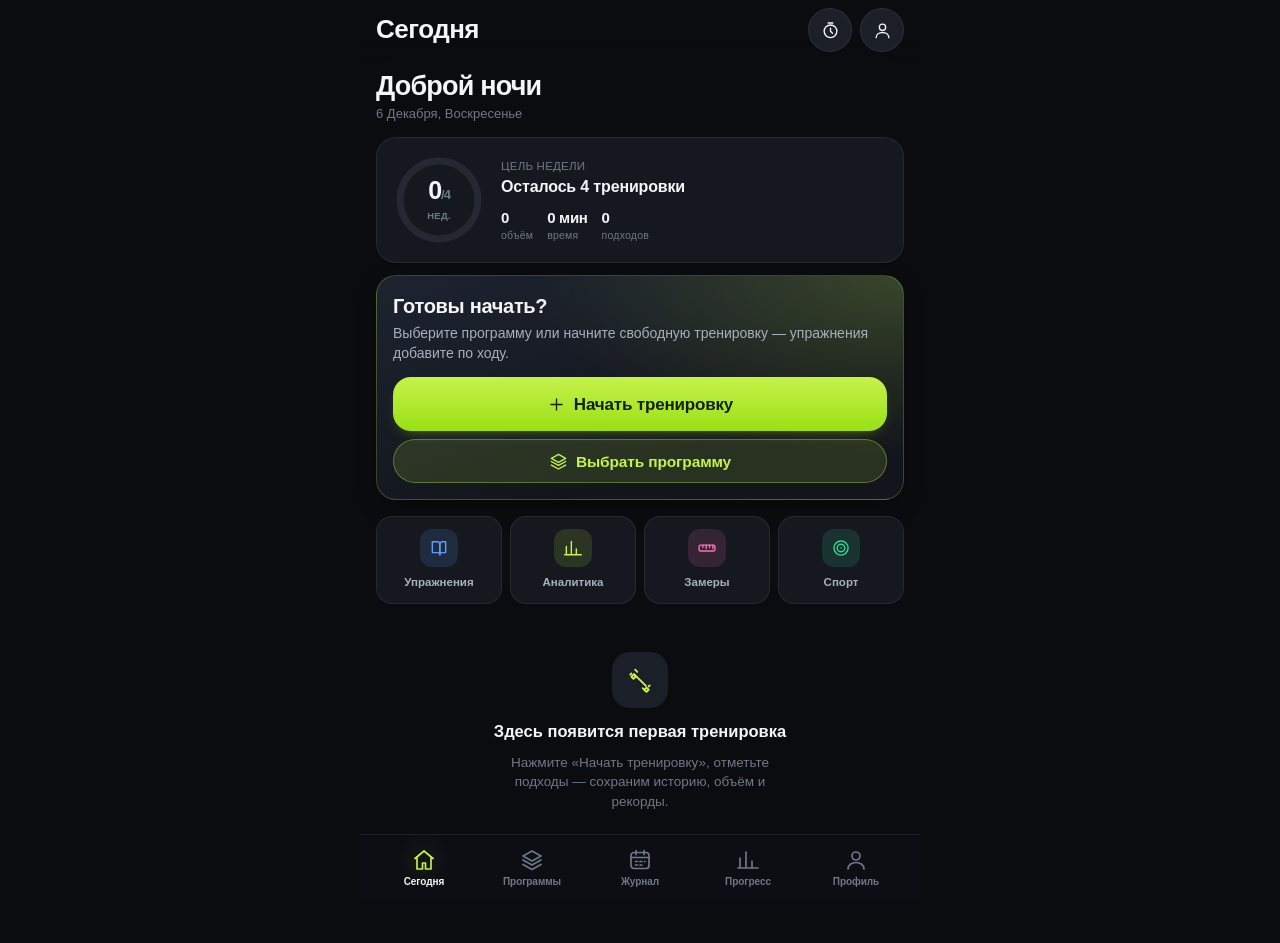
==== commit 2132a035: "Публикация приложения «Атлет»" ====
--- a/atlet.html
+++ b/atlet.html
@@ -2576,6 +2576,74 @@
   text-align: left;
 }
 
+/* переключатель месяцев в календаре */
+.cal__months {
+  display: flex;
+  gap: 6px;
+  overflow-x: auto;
+  padding: 0 2px 9px;
+  scrollbar-width: none;
+  -webkit-overflow-scrolling: touch;
+}
+.cal__months::-webkit-scrollbar {
+  display: none;
+}
+.cal__month-chip,
+.cal__jump {
+  display: inline-flex;
+  align-items: center;
+  gap: 5px;
+  flex: none;
+  height: 30px;
+  padding: 0 11px;
+  border-radius: var(--r-full);
+  background: var(--surface-2);
+  border: 1px solid var(--line);
+  color: var(--text-3);
+  font-size: 12.5px;
+  font-weight: 600;
+  white-space: nowrap;
+  transition: all 0.15s;
+}
+.cal__month-chip:active,
+.cal__jump:active {
+  transform: scale(0.96);
+}
+.cal__month-chip.is-on {
+  background: var(--accent-soft);
+  border-color: var(--accent-line);
+  color: var(--accent);
+}
+.cal__month-n {
+  font-size: 10.5px;
+  font-weight: 700;
+  min-width: 16px;
+  height: 16px;
+  padding: 0 4px;
+  border-radius: 8px;
+  background: var(--surface-3);
+  display: inline-grid;
+  place-items: center;
+  color: var(--text-2);
+}
+.cal__month-chip.is-on .cal__month-n {
+  background: rgba(198, 242, 74, 0.22);
+  color: var(--accent);
+}
+.cal__jump {
+  background: transparent;
+  border-style: dashed;
+  color: var(--text-2);
+}
+.cal__foot {
+  margin-top: 8px;
+  padding-top: 8px;
+  border-top: 1px solid var(--line);
+  font-size: 11.5px;
+  color: var(--text-3);
+  text-align: center;
+}
+
 /* css/progress.css */
 /* ============================================================
    Прогресс, профиль
@@ -2751,6 +2819,190 @@
 .delta--down {
   color: var(--danger);
 }
+
+/* ============================================================
+   Карта мышц и спорт
+   ============================================================ */
+.bodymap-card {
+  padding: 10px 12px 12px;
+}
+.bodymap-wrap {
+  display: flex;
+  justify-content: center;
+  padding: 2px 0 6px;
+}
+.bodymap {
+  width: 100%;
+  max-width: 330px;
+  height: auto;
+  display: block;
+}
+.bodymap .body-base {
+  stroke-linejoin: round;
+}
+.bodymap__cap {
+  font-size: 15px;
+  font-weight: 600;
+  fill: var(--text-3);
+  letter-spacing: 0.02em;
+}
+.bodymap .muscle {
+  transition: fill-opacity 0.4s var(--ease-out);
+}
+.bodymap-legend {
+  display: flex;
+  flex-direction: column;
+  gap: 2px;
+  margin-top: 4px;
+}
+.bm-row {
+  display: grid;
+  grid-template-columns: 8px 1fr auto;
+  align-items: center;
+  column-gap: 8px;
+  row-gap: 2px;
+  padding: 4px 0;
+}
+.bm-dot {
+  width: 8px;
+  height: 8px;
+  border-radius: 50%;
+  grid-row: span 1;
+}
+.bm-name {
+  font-size: 13px;
+  color: var(--text-2);
+}
+.bm-pct {
+  font-size: 13px;
+  font-weight: 700;
+  color: var(--text);
+  font-variant-numeric: tabular-nums;
+}
+.bm-track {
+  grid-column: 2 / 4;
+  height: 4px;
+  border-radius: 2px;
+  background: var(--surface-3);
+  overflow: hidden;
+}
+.bm-fill {
+  display: block;
+  height: 100%;
+  border-radius: 2px;
+  opacity: 0.9;
+  transition: width 0.5s var(--ease-out);
+}
+.bm-row--sport .bm-name {
+  color: var(--text);
+  font-weight: 600;
+}
+
+/* выбор спорта */
+.sport-grid {
+  display: grid;
+  grid-template-columns: 1fr 1fr;
+  gap: 8px;
+}
+.sport-pick {
+  display: flex;
+  align-items: center;
+  gap: 9px;
+  padding: 12px;
+  border-radius: var(--r-md);
+  background: var(--surface-2);
+  border: 1px solid var(--line);
+  font-size: 13.5px;
+  font-weight: 600;
+  text-align: left;
+  transition: all 0.14s;
+}
+.sport-pick:active {
+  transform: scale(0.97);
+  background: var(--surface-3);
+}
+.sport-pick__ic {
+  width: 32px;
+  height: 32px;
+  border-radius: 10px;
+  display: grid;
+  place-items: center;
+  background: rgba(52, 211, 153, 0.14);
+  color: #34d399;
+  flex: none;
+}
+.sport-pick__meta {
+  display: block;
+  font-size: 11px;
+  color: var(--text-3);
+  font-weight: 500;
+  margin-top: 1px;
+}
+.sport-duration {
+  display: flex;
+  align-items: center;
+  justify-content: center;
+  gap: 14px;
+  padding: 10px 0 4px;
+}
+.sport-duration__val {
+  font-family: var(--font-num);
+  font-size: 40px;
+  font-weight: 760;
+  letter-spacing: -0.03em;
+  min-width: 130px;
+  text-align: center;
+}
+.sport-duration__val small {
+  font-size: 15px;
+  color: var(--text-3);
+  font-weight: 600;
+  margin-left: 3px;
+}
+
+/* ============================================================
+   Анатомическая карта мышц
+   ============================================================ */
+.anatomy-wrap {
+  display: flex;
+  justify-content: center;
+  padding: 4px 0 2px;
+}
+.anatomy {
+  width: 100%;
+  max-width: 360px;
+  height: auto;
+  display: block;
+  filter: drop-shadow(0 18px 30px rgba(0, 0, 0, 0.45));
+}
+.anatomy .ms path {
+  transition: fill-opacity 0.4s var(--ease-out), fill 0.4s;
+}
+.bm-label__txt {
+  font-family: var(--font);
+  font-size: 13px;
+  font-weight: 700;
+  fill: var(--text-2);
+}
+.anatomy-caption {
+  display: flex;
+  align-items: center;
+  justify-content: center;
+  gap: 6px;
+  font-size: 11.5px;
+  color: var(--text-3);
+  padding: 2px 0 10px;
+}
+.anatomy-caption__dot {
+  width: 5px;
+  height: 5px;
+  border-radius: 50%;
+  background: var(--accent);
+  opacity: 0.7;
+}
+.bodymap-card {
+  padding: 8px 10px 10px;
+}
 
 </style>
 </head>
@@ -3235,9 +3487,12 @@
   arms: { label: 'Руки', short: 'Ру', color: '#fbbf24' },
   core: { label: 'Пресс', short: 'Пр', color: '#fb923c' },
   cardio: { label: 'Кардио', short: 'Ка', color: '#38bdf8' },
+  sport: { label: 'Спорт', short: 'Сп', color: '#34d399' },
 };
 
-const GROUP_ORDER = ['chest', 'back', 'legs', 'glutes', 'shoulders', 'arms', 'core', 'cardio'];
+const GROUP_ORDER = ['chest', 'back', 'legs', 'glutes', 'shoulders', 'arms', 'core', 'cardio', 'sport'];
+/** Группы для карты тела и нагрузки (без sport/cardio) */
+const MUSCLE_GROUPS = ['chest', 'back', 'shoulders', 'arms', 'core', 'glutes', 'legs'];
 const LEVELS = { 1: 'Новичок', 2: 'Средний', 3: 'Опытный' };
 
 /* [id, name, group, eq, level, compound, cues[], alts[], flags] */
@@ -3249,7 +3504,7 @@
   ['incline-bench', 'Жим штанги на наклонной', 'chest', 'barbell', 2, true,
     ['Наклон 30–45° — акцент на верх груди.', 'Сведите лопатки, не выталкивайте плечи вперёд.', 'Не выпрямляйте локти в замок, держите напряжение.'],
     ['bench-press', 'incline-db-press', 'cable-crossover']],
-  ['incline-db-press', 'Жим гантелей на наклонной', 'chest', 'dumbbell', 2, true,
+  ['incline-db-press', 'Жим гантелей на наклонной (30°) скамье вверх', 'chest', 'dumbbell', 2, true,
     ['Гантели над грудью, к верху ладони чуть поворачиваются друг к другу.', 'Опускайте медленно, чувствуя растяжение груди.', 'Не «выбивайте» локти в замок.'],
     ['incline-bench', 'bench-db', 'db-fly']],
   ['bench-db', 'Жим гантелей лёжа', 'chest', 'dumbbell', 1, true,
@@ -3258,7 +3513,7 @@
   ['machine-press', 'Жим в тренажёре (грудь)', 'chest', 'machine', 1, true,
     ['Отрегулируйте сиденье: ручки на уровне груди.', 'Не отрывайте лопатки от спинки.', 'Контроль на возврате.'],
     ['bench-db', 'bench-press', 'incline-db-press']],
-  ['db-fly', 'Разведение гантелей лёжа', 'chest', 'dumbbell', 2, false,
+  ['db-fly', 'Разведение гантелей на наклонной (30°) вверх скамье', 'chest', 'dumbbell', 2, false,
     ['Лёгкий сгиб локтя, фиксируйте угол на всём движении.', 'Разводите до растяжения груди, не ниже линии плеч.', 'Сводите за счёт груди, а не плеч.'],
     ['cable-crossover', 'pec-deck', 'incline-db-press']],
   ['cable-crossover', 'Сведение рук в кроссовере', 'chest', 'cable', 1, false,
@@ -3474,13 +3729,13 @@
   ['side-plank', 'Боковая планка', 'core', 'bodyweight', 1, false,
     ['Локоть строго под плечом.', 'Таз не опускайте и не поднимайте.', 'Держите равновесие.'],
     ['plank', 'pallof-press'], { time: true }],
-  ['crunch', 'Скручивания лёжа', 'core', 'bodyweight', 1, false,
+  ['crunch', 'Подъём туловища лёжа на полу', 'core', 'bodyweight', 1, false,
     ['Не тяните голову руками.', 'Округляйте верх спины, поднимая лопатки.', 'Выдох на подъёме.'],
     ['hanging-knee-raise', 'cable-crunch']],
   ['cable-crunch', 'Скручивания на верхнем блоке', 'core', 'cable', 2, false,
     ['Тянитесь грудью к тазу, округляя спину.', 'Таз неподвижен.', 'Медленный возврат.'],
     ['crunch', 'hanging-knee-raise']],
-  ['hanging-knee-raise', 'Подъём коленей в висе', 'core', 'bodyweight', 2, false,
+  ['hanging-knee-raise', 'Подъём ног в висе на турнике', 'core', 'bodyweight', 2, false,
     ['Держите корпус ровно, без раскачки.', 'Поднимайте колени к груди.', 'Опускайте медленно.'],
     ['leg-raise', 'crunch']],
   ['leg-raise', 'Подъём ног лёжа', 'core', 'bodyweight', 2, false,
@@ -3580,6 +3835,51 @@
   return { hasWeight, hasReps: !hasTime || ex.group !== 'cardio', hasTime, hasDist };
 }
 
+/* ===== js\sports.js ===== */
+/* ============================================================
+   Спорт: футбол, волейбол, теннис и т.д.
+   Каждый вид спорта даёт нагрузку на группы мышц для аналитики.
+   ============================================================ */
+
+/* load — распределение нагрузки по группам (0–1), сумма не обязана быть 1 */
+const SPORTS = [
+  { id: 'sport-football', name: 'Футбол', load: { legs: 1.0, glutes: 0.5, core: 0.6, cardio: 1.0, back: 0.2 }, dist: true, time: true },
+  { id: 'sport-volleyball', name: 'Волейбол', load: { shoulders: 0.8, legs: 0.7, core: 0.6, arms: 0.5, cardio: 0.8 }, dist: false, time: true },
+  { id: 'sport-basketball', name: 'Баскетбол', load: { legs: 0.9, glutes: 0.6, shoulders: 0.6, core: 0.5, cardio: 0.9 }, dist: false, time: true },
+  { id: 'sport-tennis', name: 'Теннис', load: { arms: 0.9, shoulders: 0.8, core: 0.7, legs: 0.6, cardio: 0.7 }, dist: false, time: true },
+  { id: 'sport-table-tennis', name: 'Настольный теннис', load: { arms: 0.6, shoulders: 0.5, core: 0.4, cardio: 0.4 }, dist: false, time: true },
+  { id: 'sport-badminton', name: 'Бадминтон', load: { arms: 0.7, shoulders: 0.7, legs: 0.6, core: 0.5, cardio: 0.8 }, dist: false, time: true },
+  { id: 'sport-hockey', name: 'Хоккей', load: { legs: 0.9, glutes: 0.7, back: 0.6, core: 0.6, cardio: 1.0 }, dist: false, time: true },
+  { id: 'sport-swimming', name: 'Плавание', load: { back: 0.8, shoulders: 0.9, core: 0.6, arms: 0.6, cardio: 0.9 }, dist: true, time: true },
+  { id: 'sport-running', name: 'Бег на улице', load: { legs: 1.0, glutes: 0.6, core: 0.4, cardio: 1.0 }, dist: true, time: true },
+  { id: 'sport-cycling', name: 'Велосипед', load: { legs: 0.9, glutes: 0.6, cardio: 0.9 }, dist: true, time: true },
+  { id: 'sport-skiing', name: 'Лыжи / сноуборд', load: { legs: 0.8, glutes: 0.5, core: 0.6, cardio: 0.8 }, dist: false, time: true },
+  { id: 'sport-martial', name: 'Единоборства', load: { shoulders: 0.7, arms: 0.6, core: 0.8, legs: 0.6, cardio: 0.9 }, dist: false, time: true },
+  { id: 'sport-gym-dance', name: 'Танцы / аэробика', load: { legs: 0.7, core: 0.6, glutes: 0.4, cardio: 0.9 }, dist: false, time: true },
+  { id: 'sport-hiking', name: 'Поход / ходьба', load: { legs: 0.9, glutes: 0.5, cardio: 0.7 }, dist: true, time: true },
+  { id: 'sport-yoga', name: 'Йога / растяжка', load: { core: 0.6, back: 0.5, legs: 0.4, shoulders: 0.4 }, dist: false, time: true },
+  { id: 'sport-other', name: 'Другой спорт', load: { legs: 0.5, core: 0.5, cardio: 0.5 }, dist: false, time: true },
+];
+
+const SPORTS_BY_ID = new Map(SPORTS.map((s) => [s.id, s]));
+
+function isSport(ex) {
+  if (!ex) return false;
+  return ex.group === 'sport' || ex.id?.startsWith('sport-');
+}
+
+function sportOf(ex) {
+  if (!ex) return null;
+  return SPORTS_BY_ID.get(ex.id) || null;
+}
+
+/** Эквивалент «подходов» для спорта: 1 подход ≈ 5 минут нагрузки */
+const MINUTES_PER_SET = 5;
+
+function sportScore(minutes) {
+  return Math.max(0.5, minutes / MINUTES_PER_SET);
+}
+
 /* ===== js\analytics.js ===== */
 /* ============================================================
    Аналитика: объём, история упражнений, рекорды, стрики
@@ -3588,8 +3888,31 @@
 
 
 
+
+function sportAsExercise(s) {
+  return {
+    id: s.id,
+    name: s.name,
+    group: 'sport',
+    eq: 'sport',
+    level: 1,
+    compound: false,
+    cues: ['Спортивная активность: учитывается время и нагрузка на группы мышц.'],
+    alts: [],
+    time: true,
+    dist: !!s.dist,
+    sport: true,
+    load: s.load,
+    custom: false,
+  };
+}
+
 function allExercises() {
-  return [...baseExercises(), ...(state.customExercises || [])];
+  return [...baseExercises(), ...SPORTS.map(sportAsExercise), ...(state.customExercises || [])];
+}
+
+function isSportExercise(id) {
+  return isSport({ id });
 }
 
 function exerciseById(id) {
@@ -3639,9 +3962,10 @@
     const g = exerciseGroup(it.exerciseId);
     const vol = sum(it.sets || [], (s) => (s.done ? num(s.weight) * num(s.reps) : 0));
     const sets = (it.sets || []).filter((s) => s.done).length;
-    const cur = map.get(g) || { group: g, volume: 0, sets: 0 };
+    const cur = map.get(g) || { group: g, volume: 0, sets: 0, seconds: 0 };
     cur.volume += vol;
     cur.sets += sets;
+    cur.seconds += sum(it.sets || [], (s) => (s.done ? num(s.duration) * 60 : 0));
     map.set(g, cur);
   }
   return [...map.values()].sort((a, b) => b.volume - a.volume || b.sets - a.sets);
@@ -3801,6 +4125,89 @@
     }
   }
   return totals;
+}
+
+/**
+ * Нагрузка по группам мышц в процентах (как в Fitness Online):
+ * силовые — подходы, спорт — минуты, пересчитанные в эквивалент подходов.
+ * Возвращает { groups: [{group, pct, sets, seconds, isSport}], total, sportSeconds }
+ */
+function muscleLoad(fromIso, toIso = isoDate(new Date())) {
+  const scores = {};
+  const seconds = {};
+  const rawSets = {};
+  for (const g of Object.keys(GROUPS)) {
+    scores[g] = 0;
+    seconds[g] = 0;
+    rawSets[g] = 0;
+  }
+  const ws = finishedWorkouts().filter((w) => {
+    const d = w.date || isoDate(w.startedAt);
+    return d >= fromIso && d <= toIso;
+  });
+  for (const w of ws) {
+    for (const it of w.items || []) {
+      const ex = exerciseById(it.exerciseId);
+      const g = ex?.group || 'chest';
+      const done = (it.sets || []).filter((s) => s.done);
+      if (!done.length) continue;
+
+      if (ex?.sport || isSportExercise(it.exerciseId)) {
+        const sp = sportOf(ex) || { load: { legs: 0.5, core: 0.5, cardio: 0.5 } };
+        const minutes = sum(done, (s) => num(s.duration));
+        const eq = sportScore(minutes || 30);
+        for (const [mg, weight] of Object.entries(sp.load)) {
+          if (mg === 'cardio') {
+            scores.cardio = (scores.cardio || 0) + eq * weight;
+          } else if (scores[mg] !== undefined) {
+            scores[mg] += eq * weight;
+          }
+        }
+        seconds.sport = (seconds.sport || 0) + (minutes || 30) * 60;
+        rawSets.sport = (rawSets.sport || 0) + 1;
+      } else {
+        const factor = ex?.compound ? 1.2 : 1;
+        scores[g] = (scores[g] || 0) + done.length * factor;
+        rawSets[g] += done.length;
+        seconds[g] += sum(done, (s) => num(s.duration) * 60);
+      }
+    }
+  }
+  const total = Object.values(scores).reduce((x, y) => x + y, 0);
+  const display = Object.keys(GROUPS)
+    .map((g) => ({
+      group: g,
+      pct: total > 0 ? (scores[g] / total) * 100 : 0,
+      sets: rawSets[g] || 0,
+      seconds: seconds[g] || 0,
+      isSport: g === 'cardio' || g === 'sport',
+    }))
+    .filter((x) => x.pct > 0.01)
+    .sort((x, y) => y.pct - x.pct);
+  return { groups: display, total, sportSeconds: seconds.sport || 0, workouts: ws.length };
+}
+
+/** Время по видам спорта за период: [{name, minutes, sessions}] */
+function sportBreakdown(fromIso, toIso = isoDate(new Date())) {
+  const map = new Map();
+  const ws = finishedWorkouts().filter((w) => {
+    const d = w.date || isoDate(w.startedAt);
+    return d >= fromIso && d <= toIso;
+  });
+  for (const w of ws) {
+    for (const it of w.items || []) {
+      const ex = exerciseById(it.exerciseId);
+      if (!ex?.sport) continue;
+      const done = (it.sets || []).filter((s) => s.done);
+      if (!done.length) continue;
+      const minutes = sum(done, (s) => num(s.duration)) || workoutDuration(w) / 60;
+      const cur = map.get(it.exerciseId) || { id: it.exerciseId, name: ex.name, minutes: 0, sessions: 0 };
+      cur.minutes += minutes;
+      cur.sessions += 1;
+      map.set(it.exerciseId, cur);
+    }
+  }
+  return [...map.values()].sort((a, b) => b.minutes - a.minutes);
 }
 
 /** Данные для графика объёма по неделям: [{label, volume, count}] */
@@ -4251,6 +4658,69 @@
       },
     ],
   },
+  {
+    id: 'chest-biceps',
+    name: 'Грудь + бицепс',
+    goal: 'mass',
+    level: 1,
+    weeks: 8,
+    color: '#ff6b6b',
+    icon: 'layers',
+    tagline: 'Ваш сплит: жимы и руки',
+    description:
+      'Программа по вашей тренировке: жим штанги, жимы и разведения гантелей на наклонной, сгибания на бицепс и пресс. Хорошо работает в паре с днём «Спина + трицепс».',
+    tips: [
+      'Начинайте с жима штанги — это главное движение дня.',
+      'Разведения делайте лёгкими: вес уменьшается по подходам, чтобы держать технику.',
+      'Когда 10 повторений в жиме даются легко — добавьте 2,5 кг.',
+    ],
+    days: [
+      {
+        name: 'Грудь + бицепс',
+        focus: 'Грудь · Бицепс',
+        items: [
+          s('bench-press', 4, '8-10', 120, { note: 'разминка: пустой гриф, затем 50%' }),
+          s('db-curl', 3, '10-12', 75, { note: 'поочерёдно, с разворотом кисти' }),
+          s('db-shoulder-press', 3, '10-12', 90),
+          s('incline-db-press', 3, '8-12', 90, { note: 'скамья 30°' }),
+          s('db-fly', 3, '10-15', 60, { note: 'скамья 30°, вес уменьшать по подходам' }),
+          s('crunch', 3, '15-20', 45, { note: 'секунд' }),
+        ],
+      },
+    ],
+  },
+  {
+    id: 'back-triceps',
+    name: 'Спина + трицепс',
+    goal: 'mass',
+    level: 1,
+    weeks: 8,
+    color: '#5b9dff',
+    icon: 'layers',
+    tagline: 'Ваш сплит: тяги и трицепс',
+    description:
+      'Программа по вашей тренировке: становая, подтягивания, брусья, горизонтальная тяга, разгибания на трицепс, пресс и планка. Дополняет день «Грудь + бицепс».',
+    tips: [
+      'Становая — первым движением, пока есть силы.',
+      'Если подтягивания пока тяжело — используйте гравитрон или резинку.',
+      'Планку держите в конце: 1–2 подхода по 45–60 секунд достаточно.',
+    ],
+    days: [
+      {
+        name: 'Спина + трицепс',
+        focus: 'Спина · Трицепс',
+        items: [
+          s('rdl', 4, '8-10', 150, { note: 'спина прямая, гриф близко' }),
+          s('pull-up', 3, '6-10', 120),
+          s('dips', 3, '8-10', 90),
+          s('seated-row', 3, '10-15', 90),
+          s('pushdown', 3, '10-12', 60),
+          s('hanging-knee-raise', 3, '10-12', 60),
+          s('plank', 2, '45-60', 45, { note: 'секунд' }),
+        ],
+      },
+    ],
+  },
 ];
 
 /* ---------- нормализация и валидация ---------- */
@@ -5538,8 +6008,8 @@
       <button class="quick" data-action="open-measure">
         <span class="quick__ic" style="background:rgba(244,114,182,.14);color:#f472b6">${icon('ruler', 20)}</span><span>Замеры</span>
       </button>
-      <button class="quick" data-action="open-timer">
-        <span class="quick__ic" style="background:rgba(255,182,72,.14);color:#ffb648">${icon('timer', 20)}</span><span>Таймер</span>
+      <button class="quick" data-action="open-sport">
+        <span class="quick__ic" style="background:rgba(52,211,153,.14);color:#34d399">${icon('target', 20)}</span><span>Спорт</span>
       </button>
     </div>
   </section>`;
@@ -5928,6 +6398,7 @@
     mount() {
       startClock();
       mountRestPill();
+      bindSetInputs();
     },
   };
 }
@@ -5942,6 +6413,9 @@
   const collapsed = !!it.collapsed;
   const target = it.targetReps || '8-12';
   const timeBased = !!ex?.time && ex.group === 'core';
+  const sportMode = ex?.group === 'sport';
+  const wUnit = sportMode ? 'мин' : 'кг';
+  const rUnit = sportMode ? 'мин' : timeBased ? 'сек' : 'повт';
 
   const lastMap = new Map();
   if (last) last.sets.forEach((st, i) => lastMap.set(i, st));
@@ -5949,24 +6423,28 @@
   const rows = it.sets
     .map((set, i) => {
       const prev = lastMap.get(i);
-      const prevTxt = prev ? `${fmtNum(prev.weight)}×${fmtNum(prev.reps)}` : '—';
-      const sugg = suggestionFor(it.exerciseId, target, it.sets.length);
+      const prevTxt = sportMode
+        ? prev ? `${fmtNum(prev.duration || 60)} мин` : '—'
+        : prev ? `${fmtNum(prev.weight)}×${fmtNum(prev.reps)}` : '—';
+      const sugg = sportMode ? { weight: 0, reps: 60 } : suggestionFor(it.exerciseId, target, it.sets.length);
       const weightHint = sugg.weight || (prev && num(prev.weight));
-      const placeholder = done ? '' : weightHint ? `placeholder="${fmtNum(weightHint)}"` : 'placeholder="—"';
+      const placeholder = done ? '' : sportMode ? 'placeholder="60"' : weightHint ? `placeholder="${fmtNum(weightHint)}"` : 'placeholder="—"';
+      const wValue = sportMode ? (set.duration ? fmtNum(set.duration) : '') : (set.weight ? fmtNum(set.weight) : '');
+      const rValue = sportMode ? (set.distance ? fmtNum(set.distance) : '') : (set.reps ? fmtNum(set.reps) : '');
       return `<div class="setrow ${set.done ? 'is-done' : ''}" data-item="${it.id}" data-set="${set.id}">
         <div class="setrow__n">${i + 1}</div>
         <div class="setrow__prev" data-prev="${set.id}" title="Прошлый раз">${prevTxt}</div>
         <div class="setrow__field">
-          <input class="setin" type="number" inputmode="decimal" step="0.5" min="0"
-            data-field-weight data-item="${it.id}" data-set="${set.id}"
-            value="${set.weight ? fmtNum(set.weight) : ''}" ${placeholder}
-            aria-label="Вес" ${set.done ? 'readonly' : ''}>
+          <input class="setin" type="number" inputmode="decimal" step="${sportMode ? 1 : 0.5}" min="0"
+            data-field-${sportMode ? 'duration' : 'weight'} data-item="${it.id}" data-set="${set.id}"
+            value="${wValue}" ${placeholder}
+            aria-label="${sportMode ? 'Минуты' : 'Вес'}" ${set.done ? 'readonly' : ''}>
         </div>
         <div class="setrow__field">
-          <input class="setin" type="number" inputmode="numeric" step="1" min="0"
-            data-field-reps data-item="${it.id}" data-set="${set.id}"
-            value="${set.reps ? fmtNum(set.reps) : ''}"
-            aria-label="${timeBased ? 'Секунды' : 'Повторения'}" ${set.done ? 'readonly' : ''}>
+          <input class="setin" type="number" inputmode="numeric" step="${sportMode ? 0.1 : 1}" min="0"
+            data-field-${sportMode ? 'distance' : 'reps'} data-item="${it.id}" data-set="${set.id}"
+            value="${rValue}"
+            aria-label="${sportMode ? 'Дистанция, км' : timeBased ? 'Секунды' : 'Повторения'}" ${set.done ? 'readonly' : ''}>
         </div>
         <button class="setrow__check ${set.done ? 'is-on' : ''}" data-action="toggle-set"
           data-item="${it.id}" data-set="${set.id}" aria-label="${set.done ? 'Отменить подход' : 'Выполнить подход'}">
@@ -5996,21 +6474,21 @@
         : `<div class="ex-body">
       ${
         last
-          ? `<div class="ex-prev">${icon('history', 13)} <span>Прошлый раз ${fmtDate(last.date)}: ${last.sets
-              .map((x) => `${fmtNum(x.weight)}×${fmtNum(x.reps)}`)
-              .join(', ')}</span></div>`
+          ? `<div class="ex-prev">${icon('history', 13)} <span>Прошлый раз ${fmtDate(last.date)}: ${sportMode
+              ? last.sets.map((x) => `${fmtNum(x.duration || 60)} мин`).join(', ')
+              : last.sets.map((x) => `${fmtNum(x.weight)}×${fmtNum(x.reps)}`).join(', ')}</span></div>`
           : `<div class="ex-prev">${icon('info', 13)} <span>Новое упражнение — запишите свой первый подход</span></div>`
       }
       <div class="setrow setrow--head">
         <div class="setrow__n">#</div>
         <div class="setrow__prev">Прошлый</div>
-        <div class="setrow__field">Вес</div>
-        <div class="setrow__field">${timeBased ? 'Сек' : 'Повт'}</div>
+        <div class="setrow__field">${wUnit}</div>
+        <div class="setrow__field">${rUnit}</div>
         <div style="width:38px"></div>
       </div>
       ${rows}
       <div class="ex-actions">
-        <button class="chip" data-action="add-set" data-item="${it.id}">${icon('plus', 14)} Подход</button>
+        ${sportMode ? '' : `<button class="chip" data-action="add-set" data-item="${it.id}">${icon('plus', 14)} Подход</button>`}
         <button class="chip" data-action="fill-last" data-item="${it.id}">${icon('copy', 14)} Из прошлой</button>
         <button class="chip" data-action="swap-exercise" data-item="${it.id}">${icon('switch', 14)} Заменить</button>
         <button class="chip" data-action="item-menu" data-item="${it.id}">${icon('dots', 14)}</button>
@@ -6018,6 +6496,31 @@
     </div>`
     }
   </div>`;
+}
+
+/* ---------- ввод значений подхода ---------- */
+function bindSetInputs() {
+  const handler = (e) => {
+    const el = e.target;
+    if (!el.classList || !el.classList.contains('setin')) return;
+    const itemId = el.dataset.item;
+    const setId = el.dataset.set;
+    if (!itemId || !setId) return;
+    const patch = {};
+    if ('fieldWeight' in el.dataset) patch.weight = num(el.value);
+    else if ('fieldReps' in el.dataset) patch.reps = num(el.value);
+    else if ('fieldDuration' in el.dataset) patch.duration = num(el.value);
+    else if ('fieldDistance' in el.dataset) patch.distance = num(el.value);
+    if (Object.keys(patch).length) {
+      try {
+        updateSet(itemId, setId, patch);
+      } catch (err) {
+        console.error('set input', err);
+      }
+    }
+  };
+  document.addEventListener('input', handler, { passive: true });
+  document.addEventListener('change', handler, { passive: true });
 }
 
 function fmtNum(v) {
@@ -6632,6 +7135,14 @@
         expandedCal = !expandedCal;
         refresh();
       });
+      for (const b of document.querySelectorAll('[data-cal-jump]')) {
+        b.addEventListener('click', () => {
+          const [y, m] = b.dataset.calJump.split('-').map(Number);
+          monthCursor = new Date(y, m - 1, 1);
+          haptic();
+          refresh();
+        });
+      }
       for (const b of document.querySelectorAll('[data-cal-day]')) {
         b.addEventListener('click', () => {
           const d = b.dataset.calDay;
@@ -6668,6 +7179,61 @@
   const rows = [];
   const limitWeeks = expandedCal ? weeks : 5;
   const shownDays = days.slice(0, limitWeeks * 7);
+
+  const monthKeys = [...new Set(all.map((w) => (w.date || isoDate(w.startedAt)).slice(0, 7)))].sort().reverse();
+  const monthCount = new Map();
+  for (const w of all) {
+    const k = (w.date || isoDate(w.startedAt)).slice(0, 7);
+    monthCount.set(k, (monthCount.get(k) || 0) + 1);
+  }
+  const curKey = isoDate(monthCursor).slice(0, 7);
+  const isCurrentMonth = curKey === isoDate(new Date()).slice(0, 7);
+
+  return `<div class="card cal">
+    <div class="cal__head">
+      <button class="cal__nav" data-cal-nav="-1" aria-label="Предыдущий месяц">${icon('chevronLeft', 18)}</button>
+      <div class="cal__month">${monthLabel(curKey)}</div>
+      <button class="cal__nav" data-cal-nav="1" aria-label="Следующий месяц">${icon('chevronRight', 18)}</button>
+    </div>
+    ${
+      monthKeys.length > 1
+        ? `<div class="cal__months">
+            ${isCurrentMonth ? '' : `<button class="cal__jump" data-cal-jump="${new Date().getFullYear()}-${String(new Date().getMonth() + 1).padStart(2, '0')}">Сегодня</button>`}
+            ${monthKeys.map((k) => `<button class="cal__month-chip ${k === curKey ? 'is-on' : ''}" data-cal-jump="${k}">
+              ${monthShort(k)} <span class="cal__month-n">${monthCount.get(k)}</span>
+            </button>`).join('')}
+          </div>`
+        : ''
+    }
+    <div class="cal__weekdays">${['пн', 'вт', 'ср', 'чт', 'пт', 'сб', 'вс'].map((d) => `<span>${d}</span>`).join('')}</div>
+    <div class="cal__grid">
+      ${shownDays
+        .map((d) => {
+          if (!d) return '<span class="cal__cell cal__cell--empty"></span>';
+          const iso = isoDate(d);
+          const tr = trainedDays.get(iso);
+          const isToday = iso === todayIso;
+          const future = iso > todayIso;
+          const level = tr ? Math.max(0.3, Math.min(1, tr.vol / maxVol)) : 0;
+          return `<button class="cal__cell ${isToday ? 'is-today' : ''} ${tr ? 'has-workout' : ''} ${future ? 'is-future' : ''}"
+            data-cal-day="${iso}" ${tr ? '' : 'disabled'}
+            aria-label="${fmtDate(d)}${tr ? ', тренировка' : ''}"
+            style="${tr ? '--lvl:' + level.toFixed(2) : ''}">
+            ${d.getDate()}
+          </button>`;
+        })
+        .join('')}
+    </div>
+    ${
+      weeks > 5
+        ? `<button class="cal__more" data-cal-toggle>${expandedCal ? 'Свернуть' : 'Показать все дни'} ${icon(expandedCal ? 'chevronUp' : 'chevronDown', 15)}</button>`
+        : ''
+    }
+    <div class="cal__foot">
+      ${trainedDays.size ? `В этом месяце: ${[...trainedDays.keys()].filter((k) => k.startsWith(curKey)).length} из ${all.length} тренировок` : `В этом месяце тренировок нет — переключите месяц выше`}
+    </div>
+  </div>`;
+
 
   return `<div class="card cal">
     <div class="cal__head">
@@ -6701,6 +7267,12 @@
   </div>`;
 }
 
+function monthShort(ym) {
+  const [y, m] = ym.split('-').map(Number);
+  const names = ['янв', 'фев', 'мар', 'апр', 'май', 'июн', 'июл', 'авг', 'сен', 'окт', 'ноя', 'дек'];
+  return names[m - 1] + ' ' + String(y).slice(2);
+}
+
 function journalRow(w) {
   const groups = workoutGroups(w);
   const main = groups[0];
@@ -6828,6 +7400,338 @@
     mount() {},
   };
 }
+
+/* ===== js\body-map.js ===== */
+/* ============================================================
+   Карта мышц: фигура человека (спереди и сзади) с подсветкой
+   групп пропорционально проценту нагрузки.
+
+   Фигура строится из «скелета»: сначала тело, затем мышцы —
+   поэтому части всегда совпадают.
+   ============================================================ */
+
+
+const W = 214;
+const H = 520;
+
+/* ---------- геометрия (viewBox 220×520, фигура по центру) ---------- */
+const GEO = {
+  head: { cx: 110, cy: 36, rx: 16, ry: 19 },
+  neck: { x1: 110, y1: 50, x2: 110, y2: 72 },
+  // плечи / талия / бёдра
+  shoulders: { y: 80, x1: 72, x2: 148 },
+  chest: { y: 128, x1: 82, x2: 138 },
+  waist: { y: 172, x1: 90, x2: 130 },
+  hips: { y: 208, x1: 86, x2: 134 },
+  // руки
+  armL: [
+    [78, 92],
+    [72, 156],
+    [68, 224],
+  ],
+  armR: [
+    [142, 92],
+    [148, 156],
+    [152, 224],
+  ],
+  handL: { cx: 67, cy: 236, rx: 9, ry: 11 },
+  handR: { cx: 153, cy: 236, rx: 9, ry: 11 },
+  // ноги
+  legL: [
+    [98, 216],
+    [97, 300],
+    [96, 366],
+    [95, 446],
+  ],
+  legR: [
+    [122, 216],
+    [123, 300],
+    [124, 366],
+    [125, 446],
+  ],
+  footL: { cx: 92, cy: 460, rx: 16, ry: 9 },
+  footR: { cx: 128, cy: 460, rx: 16, ry: 9 },
+};
+
+const TORSO_PATH = `M110 74
+  C 90 74, 72 80, 66 92
+  C 60 104, 70 120, 75 136
+  C 80 152, 88 168, 88 184
+  C 88 198, 84 208, 80 220
+  L 140 220
+  C 138 208, 132 198, 132 184
+  C 132 168, 140 152, 145 136
+  C 150 120, 160 104, 154 92
+  C 148 80, 130 74, 110 74 Z`;
+
+const strokeLine = (pts, w) =>
+  `<path d="M${pts.map(([x, y]) => `${x} ${y}`).join(' L')}" fill="none" stroke-width="${w}" stroke-linecap="round" stroke-linejoin="round"/>`;
+
+/* ---------- мышцы ---------- */
+function frontMuscles(pct, colorOf) {
+  const s = (g) => {
+    const p = pct[g] || 0;
+    const color = colorOf(g);
+    const on = p > 0;
+    return `fill="${color}" fill-opacity="${on ? (0.18 + (p / 100) * 0.78).toFixed(3) : 0.04}" stroke="${color}" stroke-opacity="${on ? 0.5 : 0.08}" stroke-width="1"`;
+  };
+  return `
+  <g class="muscle muscle--chest">
+    <path ${s('chest')} d="M84 112c-2 9 3 16 12 17h10v-19c-8-2-16-1-22 2Z"/>
+    <path ${s('chest')} d="M136 112c2 9-3 16-12 17h-10v-19c8-2 16-1 22 2Z"/>
+  </g>
+  <g class="muscle muscle--shoulders">
+    <ellipse ${s('shoulders')} cx="74" cy="98" rx="12" ry="10"/>
+    <ellipse ${s('shoulders')} cx="146" cy="98" rx="12" ry="10"/>
+  </g>
+  <g class="muscle muscle--arms">
+    ${strokeLine([[76, 106], [72, 148]], 20).replace('<path', `<path ${s('arms')}`)}
+    ${strokeLine([[144, 106], [148, 148]], 20).replace('<path', `<path ${s('arms')}`)}
+    ${strokeLine([[71, 162], [68, 206]], 16).replace('<path', `<path ${s('arms')}`)}
+    ${strokeLine([[149, 162], [152, 206]], 16).replace('<path', `<path ${s('arms')}`)}
+  </g>
+  <g class="muscle muscle--core">
+    <path ${s('core')} d="M98 136h24v58H98z"/>
+    <path ${s('core')} d="M88 142c-3 14-2 34 1 50l7 3 1-53h-9Z"/>
+    <path ${s('core')} d="M132 142c3 14 2 34-1 50l-7 3-1-53h9Z"/>
+  </g>
+  <g class="muscle muscle--legs">
+    ${strokeLine([[99, 224], [98, 292]], 38).replace('<path', `<path ${s('legs')}`)}
+    ${strokeLine([[121, 224], [122, 292]], 38).replace('<path', `<path ${s('legs')}`)}
+    ${strokeLine([[96, 310], [95, 366]], 32).replace('<path', `<path ${s('legs')}`)}
+    ${strokeLine([[124, 310], [125, 366]], 32).replace('<path', `<path ${s('legs')}`)}
+    ${strokeLine([[95, 378], [94, 432]], 22).replace('<path', `<path ${s('legs')}`)}
+    ${strokeLine([[125, 378], [126, 432]], 22).replace('<path', `<path ${s('legs')}`)}
+  </g>`;
+}
+
+function backMuscles(pct, colorOf) {
+  const s = (g) => {
+    const p = pct[g] || 0;
+    const color = colorOf(g);
+    const on = p > 0;
+    return `fill="${color}" fill-opacity="${on ? (0.18 + (p / 100) * 0.78).toFixed(3) : 0.04}" stroke="${color}" stroke-opacity="${on ? 0.5 : 0.08}" stroke-width="1"`;
+  };
+  return `
+  <g class="muscle muscle--back">
+    <path ${s('back')} d="M84 108c-8 8-10 22-8 38 2 16 7 32 14 46l6 6 5-18 9 16 9-16 5 18 6-6c7-14 12-30 14-46 2-16 0-30-8-38l-26 22-26-22Z"/>
+  </g>
+  <g class="muscle muscle--shoulders">
+    <ellipse ${s('shoulders')} cx="74" cy="98" rx="13" ry="11"/>
+    <ellipse ${s('shoulders')} cx="146" cy="98" rx="13" ry="11"/>
+  </g>
+  <g class="muscle muscle--arms">
+    ${strokeLine([[76, 106], [72, 148]], 20).replace('<path', `<path ${s('arms')}`)}
+    ${strokeLine([[144, 106], [148, 148]], 20).replace('<path', `<path ${s('arms')}`)}
+    ${strokeLine([[71, 162], [68, 206]], 16).replace('<path', `<path ${s('arms')}`)}
+    ${strokeLine([[149, 162], [152, 206]], 16).replace('<path', `<path ${s('arms')}`)}
+  </g>
+  <g class="muscle muscle--glutes">
+    <path ${s('glutes')} d="M80 208c-3 12 2 22 12 24h8v-26l-20 2Z"/>
+    <path ${s('glutes')} d="M140 208c3 12-2 22-12 24h-8v-26l20 2Z"/>
+  </g>
+  <g class="muscle muscle--legs">
+    ${strokeLine([[99, 224], [98, 292]], 38).replace('<path', `<path ${s('legs')}`)}
+    ${strokeLine([[121, 224], [122, 292]], 38).replace('<path', `<path ${s('legs')}`)}
+    ${strokeLine([[96, 310], [95, 366]], 32).replace('<path', `<path ${s('legs')}`)}
+    ${strokeLine([[124, 310], [125, 366]], 32).replace('<path', `<path ${s('legs')}`)}
+    ${strokeLine([[95, 378], [94, 432]], 22).replace('<path', `<path ${s('legs')}`)}
+    ${strokeLine([[125, 378], [126, 432]], 22).replace('<path', `<path ${s('legs')}`)}
+  </g>`;
+}
+
+const BODY = `
+  <g class="body-base" fill="url(#bm-body)" stroke="rgba(255,255,255,.18)" stroke-width="1.1" stroke-linejoin="round">
+    <ellipse cx="${GEO.head.cx}" cy="${GEO.head.cy}" rx="${GEO.head.rx}" ry="${GEO.head.ry}"/>
+    <path d="M101 50h18v30h-18z"/>
+    <path d="${TORSO_PATH}"/>
+    ${strokeLine(GEO.armL, 22)}
+    ${strokeLine(GEO.armR, 22)}
+    <ellipse cx="${GEO.handL.cx}" cy="${GEO.handL.cy}" rx="${GEO.handL.rx}" ry="${GEO.handL.ry}"/>
+    <ellipse cx="${GEO.handR.cx}" cy="${GEO.handR.cy}" rx="${GEO.handR.rx}" ry="${GEO.handR.ry}"/>
+    ${strokeLine(GEO.legL, 38)}
+    ${strokeLine(GEO.legR, 38)}
+    <ellipse cx="${GEO.footL.cx}" cy="${GEO.footL.cy}" rx="${GEO.footL.rx}" ry="${GEO.footL.ry}"/>
+    <ellipse cx="${GEO.footR.cx}" cy="${GEO.footR.cy}" rx="${GEO.footR.rx}" ry="${GEO.footR.ry}"/>
+  </g>`;
+
+/**
+ * @param {Record<string, number>} pct — проценты по группам
+ * @param {Record<string, string>} colors — цвета групп
+ */
+function bodyMapSvg(pct = {}, colors = {}) {
+  const c = (g) => colors[g] || GROUPS[g]?.color || '#c6f24a';
+  const p = (g) => Math.max(0, Math.min(100, pct[g] || 0));
+
+  return `<svg class="bodymap" viewBox="0 0 440 530" role="img" aria-label="Карта нагрузки по мышцам">
+    <defs>
+      <linearGradient id="bm-body" x1="0" y1="0" x2="0" y2="1">
+        <stop offset="0" stop-color="#39424f"/>
+        <stop offset="1" stop-color="#1c222b"/>
+      </linearGradient>
+    </defs>
+    <g class="bodymap__figure bodymap__figure--front">${BODY}${frontMuscles(pct, c)}
+      <text x="110" y="516" text-anchor="middle" class="bodymap__cap">спереди</text>
+    </g>
+    <g class="bodymap__figure bodymap__figure--back" transform="translate(220 0)">${BODY}${backMuscles(pct, c)}
+      <text x="110" y="516" text-anchor="middle" class="bodymap__cap">сзади</text>
+    </g>
+  </svg>`;
+}
+
+/* ===== js\anatomy.js ===== */
+/* ============================================================
+   Карта мышц: фигура человека, мышцы показаны плоскими
+   анатомическими блоками (как в фитнес-инфографике).
+   Вид спереди. viewBox 320×560.
+   ============================================================ */
+
+
+const C = {
+  skin: '#d7dae2',
+  skinDark: '#c2c7d2',
+  line: '#9aa1b2',
+  shadow: '#b9bfcb',
+};
+
+const COLORS = {
+  cold: '#6f5b9e',
+  cool: '#8f6fd6',
+  warm: '#b76fd9',
+  hot: '#e06b9b',
+  glow: '#f08aae',
+};
+
+function tone(pct) {
+  if (pct >= 35) return COLORS.hot;
+  if (pct >= 20) return COLORS.warm;
+  if (pct >= 8) return COLORS.cool;
+  return COLORS.cold;
+}
+function alpha(pct) {
+  if (pct <= 0) return 0.12;
+  return Math.min(0.92, 0.32 + pct / 90);
+}
+
+/* ---------- тело ---------- */
+function body() {
+  return `
+  <g class="body" stroke="${C.line}" stroke-width="1.4" stroke-linejoin="round">
+    <!-- голова -->
+    <path fill="${C.skin}" d="M160 22c-15 0-25 11-25 26 0 16 11 28 25 28s25-12 25-28c0-15-10-26-25-26Z"/>
+    <!-- шея -->
+    <path fill="${C.skinDark}" d="M146 72h28v20h-28z"/>
+    <!-- торс: плечи 120..200, талия 140..180, бёдра 132..188 -->
+    <path fill="${C.skin}" d="M160 88c-20 0-36 3-48 10-9 5-13 13-15 23l-6 40c-2 13-2 25 0 37 2 12 5 22 9 32l5 12h110l5-12c4-10 7-20 9-32 2-12 2-24 0-37l-6-40c-2-10-6-18-15-23-12-7-28-10-48-10Z"/>
+    <!-- дельты -->
+    <ellipse fill="${C.skin}" cx="114" cy="106" rx="17" ry="18"/>
+    <ellipse fill="${C.skin}" cx="206" cy="106" rx="17" ry="18"/>
+    <!-- руки -->
+    <path fill="${C.skin}" d="M104 122c-6 15-9 33-10 52-1 18 0 35 2 50l3 20h25l-2-24-1-48 3-50h-20Z"/>
+    <path fill="${C.skin}" d="M216 122c6 15 9 33 10 52 1 18 0 35-2 50l-3 20h-25l2-24 1-48-3-50h20Z"/>
+    <!-- кисти -->
+    <path fill="${C.skinDark}" d="M100 244c-2 13-2 24 0 31 2 8 7 12 13 12s11-4 12-12c2-7 2-18 0-31h-25Z"/>
+    <path fill="${C.skinDark}" d="M220 244c2 13 2 24 0 31-2 8-7 12-13 12s-11-4-12-12c-2-7-2-18 0-31h25Z"/>
+    <!-- ноги -->
+    <path fill="${C.skin}" d="M160 238c-12 0-24 1-32 4-8 22-12 47-13 71-1 23 0 44 2 63l3 34h37l3-38c3-20 4-42 3-62-1-25-6-47-12-64l6-2Z"/>
+    <path fill="${C.skin}" d="M160 238c12 0 24 1 32 4 8 22 12 47 13 71 1 23 0 44-2 63l-3 34h-37l-3-38c-3-20-4-42-3-62 1-25 6-47 12-64l-6-2Z"/>
+    
+    <!-- разделитель ног -->
+    <!-- стопы -->
+  </g>`;
+}
+
+/* ---------- мышцы ---------- */
+function musclePath(pct, d, extra = '') {
+  const c = tone(pct);
+  return `<path d="${d}" fill="${c}" fill-opacity="${alpha(pct).toFixed(2)}" stroke="${c}" stroke-opacity="0.45" stroke-width="1.2" ${extra}/>`;
+}
+
+function muscles(pct) {
+  const p = (g) => pct[g] || 0;
+  return `
+  <!-- трапеции -->
+  ${musclePath(p('shoulders'), 'M160 88c-14 0-27 3-38 8 9 10 23 16 38 16s29-6 38-16c-11-5-24-8-38-8Z')}
+
+  <!-- грудные -->
+  ${musclePath(p('chest'), 'M157 108c-15-3-28 1-36 10-6 7-8 15-8 24 0 12 6 21 16 25 8 3 18 2 28-2v-57Z')}
+  ${musclePath(p('chest'), 'M163 108c15-3 28 1 36 10 6 7 8 15 8 24 0 12-6 21-16 25-8 3-18 2-28-2v-57Z')}
+
+  <!-- дельты -->
+  ${musclePath(p('shoulders'), 'M114 88c-10 2-17 10-20 20-3 10-4 21-4 31l16 3 5-30 3-24Z')}
+  ${musclePath(p('shoulders'), 'M206 88c10 2 17 10 20 20 3 10 4 21 4 31l-16 3-5-30-3-24Z')}
+
+  <!-- бицепсы -->
+  ${musclePath(p('arms'), 'M113 132c-6 15-9 33-10 51l17 3c2-18 5-36 8-50l-15-4Z')}
+  ${musclePath(p('arms'), 'M207 132c6 15 9 33 10 51l-17 3c-2-18-5-36-8-50l15-4Z')}
+
+  <!-- предплечья -->
+  ${musclePath(p('arms'), 'M106 192c-2 18-2 36-1 50l3 18 14-2-3-22-1-44h-12Z')}
+  ${musclePath(p('arms'), 'M214 192c2 18 2 36 1 50l-3 18-14-2 3-22 1-44h12Z')}
+
+  <!-- пресс -->
+  ${musclePath(p('core'), 'M149 158h22v18h-22z')}
+  ${musclePath(p('core'), 'M149 180h22v18h-22z')}
+  ${musclePath(p('core'), 'M149 202h22v18h-22z')}
+  ${musclePath(p('core'), 'M145 224h30l-4 16h-22l-4-16Z')}
+
+  <!-- косые -->
+  ${musclePath(p('core'), 'M134 164c-4 20-5 41-3 58l15 8 2-66h-14Z')}
+  ${musclePath(p('core'), 'M186 164c4 20 5 41 3 58l-15 8-2-66h14Z')}
+
+  <!-- квадрицепсы -->
+  ${musclePath(p('legs'), 'M147 252c-6 26-9 54-10 82l24 2 3-84h-17Z')}
+  ${musclePath(p('legs'), 'M173 252c6 26 9 54 10 82l-24 2-3-84h17Z')}
+  ${musclePath(p('legs'), 'M149 350c-2 22-2 44-1 64h10l1-64h-10Z')}
+  ${musclePath(p('legs'), 'M171 350c2 22 2 44 1 64h-10l-1-64h10Z')}
+
+  <!-- ягодицы (спереди — линия паха) -->
+  ${musclePath(p('glutes'), 'M143 248h34l-2 12h-30l-2-12Z')}`;
+}
+
+/**
+ * @param {Record<string, number>} pct
+ * @param {Array<{key:string,x:number,y:number,side:'l'|'r',pct:number}>} labels
+ */
+function anatomySvg(pct = {}, labels = []) {
+  const labelHtml = labels
+    .map((l) => {
+      const endX = l.side === 'l' ? 40 : 280;
+      const midX = l.side === 'l' ? 84 : 236;
+      return `<g class="bm-label">
+        <path d="M${l.x} ${l.y} L${midX} ${l.y} L${endX} ${l.y}" fill="none" stroke="${tone(l.pct)}" stroke-opacity=".6" stroke-width="1"/>
+        <circle cx="${l.x}" cy="${l.y}" r="2.6" fill="${tone(l.pct)}" stroke="#0b0c0f" stroke-width="1"/>
+        <text x="${l.side === 'l' ? endX + 6 : endX - 6}" y="${l.y + 4}" text-anchor="${l.side === 'l' ? 'start' : 'end'}" class="bm-label__txt">${Math.round(l.pct)}%</text>
+      </g>`;
+    })
+    .join('');
+
+  return `<svg class="anatomy" viewBox="0 0 320 560" role="img" aria-label="Карта нагрузки по мышцам">
+    <defs>
+      <radialGradient id="bm-glow" cx="50%" cy="40%" r="55%">
+        <stop offset="0" stop-color="#8f6fd6" stop-opacity=".16"/>
+        <stop offset="1" stop-color="#8f6fd6" stop-opacity="0"/>
+      </radialGradient>
+    </defs>
+    <ellipse cx="160" cy="270" rx="150" ry="250" fill="url(#bm-glow)"/>
+    ${body()}
+    ${muscles(pct)}
+    ${labelHtml}
+  </svg>`;
+}
+
+const LABEL_META = [
+  { key: 'shoulders', x: 120, y: 104, side: 'l' },
+  { key: 'chest', x: 140, y: 122, side: 'l' },
+  { key: 'arms', x: 108, y: 170, side: 'l' },
+  { key: 'core', x: 152, y: 196, side: 'l' },
+  { key: 'legs', x: 140, y: 340, side: 'l' },
+  { key: 'glutes', x: 152, y: 252, side: 'r' },
+  { key: 'shoulders', x: 200, y: 104, side: 'r' },
+  { key: 'arms', x: 212, y: 170, side: 'r' },
+  { key: 'core', x: 168, y: 196, side: 'r' },
+  { key: 'legs', x: 178, y: 400, side: 'r' },
+];
 
 /* ===== js\views\measure.js ===== */
 /* ============================================================
@@ -7138,6 +8042,9 @@
 
 
 
+
+
+
 let period = 'month';
 
 const PERIODS = [
@@ -7163,6 +8070,10 @@
   const streak = currentStreak();
   const measurements = measurementSeries();
   const lastM = measurements[measurements.length - 1];
+  const load = muscleLoad(from, isoDate(new Date()));
+  const pctMap = Object.fromEntries(load.groups.map((g) => [g.group, g.pct]));
+  const sportPct = load.groups.filter((g) => g.group === 'sport' || g.group === 'cardio').reduce((a, g) => a + g.pct, 0);
+  const sports = sportBreakdown(from, isoDate(new Date()));
 
   const body = `
     <div class="pad" style="margin-top:6px">
@@ -7197,12 +8108,57 @@
       </div>
     </div>
 
-    <div class="section-title"><h2>Нагрузка по группам</h2><span class="muted">подходы</span></div>
+    <div class="section-title"><h2>Нагрузка по группам</h2><span class="muted">% от всей нагрузки</span></div>
     <div class="pad">
-      <div class="card card--pad">
-        ${groupBars(gv)}
+      <div class="card card--pad bodymap-card">
+        <div class="anatomy-wrap">
+          ${anatomySvg(
+            Object.fromEntries(MUSCLE_GROUPS.map((g) => [g, pctMap[g] || 0])),
+            LABEL_META.map((m) => ({ ...m, pct: pctMap[m.key] || 0 }))
+          )}
+        </div>
+        <div class="anatomy-caption">
+          <span class="anatomy-caption__dot"></span>
+          <span>${load.workouts} ${plural(load.workouts, "тренировка", "тренировки", "тренировок")} · ${periodLabel(period).toLowerCase()}</span>
+        </div>
+        <div class="bodymap-legend">
+          ${load.groups
+            .filter((x) => x.group !== "cardio" && x.group !== "sport")
+            .map(
+              (x) => `<div class="bm-row">
+                <span class="bm-dot" style="background:${GROUPS[x.group].color}"></span>
+                <span class="bm-name">${GROUPS[x.group].label}</span>
+                <span class="bm-pct num">${Math.round(x.pct)}%</span>
+                <span class="bm-track"><span class="bm-fill" style="width:${Math.min(100, x.pct * 2)}%;background:${GROUPS[x.group].color}"></span></span>
+              </div>`
+            )
+            .join("")}
+          ${load.sportSeconds ? `<div class="bm-row bm-row--sport"><span class="bm-dot" style="background:${GROUPS.sport.color}"></span><span class="bm-name">Спорт</span><span class="bm-pct num">${Math.round(sportPct)}%</span><span class="bm-track"><span class="bm-fill" style="width:${Math.min(100, sportPct * 2)}%;background:${GROUPS.sport.color}"></span></span></div>` : ""}
+        </div>
       </div>
+      ${load.workouts === 0 ? '<div class="hint-box" style="margin-top:10px">Нет данных за период — проведите тренировку или добавьте спорт.</div>' : ""}
     </div>
+
+    ${
+      sports.length
+        ? `<div class="section-title"><h2>Спорт за период</h2><span class="muted">${fmtMinutes(load.sportSeconds)}</span></div>
+        <div class="pad"><div class="card card--pad">
+          ${sports
+            .map(
+              (sp) => `<div class="gbar">
+                <span class="gbar__dot" style="background:${GROUPS.sport.color}"></span>
+                <span class="gbar__label" style="width:auto;flex:1">${escapeHtml(sp.name)}</span>
+                <span class="gbar__val num" style="width:auto">${fmtMinutes(sp.minutes * 60)}</span>
+                <span class="badge" style="margin-left:8px">${sp.sessions}</span>
+              </div>`
+            )
+            .join("")}
+          <button class="btn btn--soft btn--sm btn--block" style="margin-top:10px" data-action="open-sport">${icon("plus", 15)} Добавить спорт</button>
+        </div></div>`
+        : `<div class="pad" style="margin-top:10px">
+            <button class="btn btn--outline btn--block" data-action="open-sport">${icon("plus", 17)} Добавить спорт</button>
+          </div>`
+    }
 
     ${
       top.length
@@ -7706,6 +8662,18 @@
             <span class="list__sub">JSON-файл Атлета</span></span>
           ${icon('chevronRight', 18, 'list__chev')}
         </button>
+        <button class="list__row" data-action="export-programs">
+          <span class="list__icon">${icon('layers', 18)}</span>
+          <span class="grow"><span class="list__label" style="display:block">Экспорт программ</span>
+            <span class="list__sub">Файл со всеми программами тренировок</span></span>
+          ${icon('chevronRight', 18, 'list__chev')}
+        </button>
+        <button class="list__row" data-action="import-programs">
+          <span class="list__icon">${icon('upload', 18)}</span>
+          <span class="grow"><span class="list__label" style="display:block">Импорт программ</span>
+            <span class="list__sub">Добавить программы из файла</span></span>
+          ${icon('chevronRight', 18, 'list__chev')}
+        </button>
         <button class="list__row" data-action="import-history">
           <span class="list__icon list__icon--accent">${icon('history', 18)}</span>
           <span class="grow"><span class="list__label" style="display:block">Импорт истории тренировок</span>
@@ -7906,6 +8874,48 @@
       <p class="muted" style="font-size:12.5px">Приложение не заменяет тренера и врача. Перед началом занятий проконсультируйтесь со специалистом.</p>
     </div>`,
   });
+}
+
+/* ---------- программы: экспорт / импорт ---------- */
+function doExportPrograms() {
+  const list = (state.programs || []).map((p) => ({ ...p }));
+  const payload = {
+    app: 'atlet-programs',
+    version: 1,
+    exportedAt: new Date().toISOString(),
+    count: list.length,
+    programs: list,
+  };
+  download(`atlet-programmy-${isoDate(new Date())}.json`, JSON.stringify(payload, null, 2));
+  toast(`Экспортировано программ: ${list.length}`);
+}
+
+function doImportPrograms() {
+  const input = document.createElement("input");
+  input.type = "file";
+  input.accept = "application/json,.json";
+  input.onchange = async () => {
+    const file = input.files?.[0];
+    if (!file) return;
+    try {
+      const data = JSON.parse(await file.text());
+      const list = Array.isArray(data) ? data : data.programs;
+      if (!Array.isArray(list) || !list.length) {
+        toast("В файле нет программ", "danger");
+        return;
+      }
+      const have = new Set((state.programs || []).map((p) => p.id));
+      const fresh = list.filter((p) => p && p.id && p.name && !have.has(p.id));
+      state.programs = [...(state.programs || []), ...fresh];
+      save({ immediate: true });
+      toast(fresh.length ? `Добавлено программ: ${fresh.length}` : "Все программы уже есть");
+      refresh();
+    } catch (e) {
+      console.error(e);
+      toast("Не удалось прочитать файл программ", "danger");
+    }
+  };
+  input.click();
 }
 
 /* ---------- операции с данными ---------- */
@@ -8266,6 +9276,23 @@
   'бёрпи': 'burpee',
   'берпи': 'burpee',
   'махи гирей': 'kb-swing',
+  'поочередное сгибание рук с разворотом сидя': 'db-curl',
+  'поочередное сгибание рук с разворотом': 'db-curl',
+  'сгибание рук с разворотом сидя': 'db-curl',
+  'разведение гантелей на наклонной (30°) вверх скамье': 'db-fly',
+  'разведение гантелей на наклонной вверх скамье': 'db-fly',
+  'разведение гантелей на наклонной вверх': 'db-fly',
+  'подъем гантелей на наклонной вверх': 'incline-db-press',
+  'разведение гантелей на наклонной скамье': 'db-fly',
+  'разведение гантелей на наклонной': 'db-fly',
+  'жим гантелей на наклонной (30°) скамье вверх': 'incline-db-press',
+  'подъем туловища лежа на полу': 'crunch',
+  'становая тяга': 'rdl',
+  'горизонтальная тяга блока сидя узким хватом': 'seated-row',
+  'разгибание рук в блоке с веревками': 'pushdown',
+  'подъем ног в висе на турнике': 'hanging-knee-raise',
+  'подтягивания широким прямым хватом к груди': 'pull-up',
+  'отжимания на брусьях': 'dips',
 };
 
 function normalizeName(name) {
@@ -8277,8 +9304,16 @@
     .trim();
 }
 
+function cleanExerciseName(name) {
+  return String(name || '')
+    .replace(/[,\s;:]+$/g, '')
+    .replace(/\(\d+°?\)/g, '')
+    .replace(/\s{2,}/g, ' ')
+    .trim();
+}
+
 function matchExercise(name) {
-  const n = normalizeName(name);
+  const n = normalizeName(cleanExerciseName(name));
   if (!n) return null;
   const all = [...baseExercises(), ...(state.customExercises || [])];
   // точное
@@ -8290,10 +9325,18 @@
     hit = all.find((e) => e.id === alias);
     if (hit) return hit;
   }
-  // частичное вхождение
-  hit = all.find((e) => normalizeName(e.name).includes(n) || n.includes(normalizeName(e.name)));
-  if (hit) return hit;
-  return null;
+  // частичное вхождение: выбираем самое точное совпадение
+  const candidates = all
+    .map((e) => {
+      const en = normalizeName(e.name);
+      let score = 0;
+      if (en.startsWith(n) || n.startsWith(en)) score = 2;
+      else if (en.includes(n) || n.includes(en)) score = 1;
+      return { e, score, diff: Math.abs(en.length - n.length) };
+    })
+    .filter((c) => c.score > 0)
+    .sort((a, b) => b.score - a.score || a.diff - b.diff);
+  return candidates.length ? candidates[0].e : null;
 }
 
 /* ---------- парсер ---------- */
@@ -8349,6 +9392,7 @@
   const lines = rawLines.map((l) => l.trim()).filter((l) => l && !/^[-=_\s]+$/.test(l));
 
   const workouts = [];
+  const unknown = [];
   let current = null;
   const problems = [];
 
@@ -8472,13 +9516,17 @@
         .replace(SET_RE, '')
         .replace(REPS_ONLY_RE, (m, g) => m.slice(0, m.indexOf(g)))
         .replace(/[—–\-:]+$/, '')
+        .replace(/[,\s]+$/, '')
         .trim();
       const ex = matchExercise(namePart);
       if (ex) {
         current.items.push({ exerciseId: ex.id, sets: setList });
         continue;
       }
-      if (namePart) problems.push(`Не найдено упражнение: «${namePart}»`);
+      if (namePart) {
+        problems.push(`Не найдено упражнение: «${namePart}»`);
+        unknown.push({ name: cleanExerciseName(namePart), sets: setList, date: current?.date });
+      }
     } else {
       const ex = matchExercise(line);
       if (ex) {
@@ -8491,6 +9539,7 @@
   const measurements = parseMeasurements(text);
 
   return {
+    unknown,
     workouts: workouts
       .map((w) => ({ ...w, items: w.items.filter((it) => it.sets.length) }))
       .filter((w) => w.items.length),
@@ -8550,6 +9599,51 @@
   return fresh.length;
 }
 
+/** Создаёт свои упражнения для незнакомых названий и добавляет подходы в тренировки */
+function adoptUnknown(parsed) {
+  if (!parsed?.unknown?.length) return 0;
+  let created = 0;
+  for (const u of parsed.unknown) {
+    let ex = matchExercise(u.name);
+    if (!ex) {
+      const guessGroup = /присед|выпад|ног|ягод/i.test(u.name)
+        ? 'legs'
+        : /жим|груд|развед/i.test(u.name)
+          ? 'chest'
+          : /тяга|спин|подтяг/i.test(u.name)
+            ? 'back'
+            : /бицепс|трицепс|рук/i.test(u.name)
+              ? 'arms'
+              : /плеч|дельт|мах/i.test(u.name)
+                ? 'shoulders'
+                : /пресс|планк|скруч|живот/i.test(u.name)
+                  ? 'core'
+                  : 'other';
+      ex = {
+        id: 'c-' + uid('x'),
+        name: u.name,
+        group: guessGroup,
+        eq: 'other',
+        level: 1,
+        compound: false,
+        cues: ['Своё упражнение, добавлено при импорте истории.'],
+        alts: [],
+        time: false,
+        dist: false,
+        custom: true,
+      };
+      state.customExercises = [...(state.customExercises || []), ex];
+      created++;
+    }
+    const w = (parsed.workouts || []).find((x) => x.date === u.date);
+    if (w) w.items.push({ exerciseId: ex.id, sets: u.sets });
+  }
+  if (created) save({ immediate: true });
+  parsed.unknown = [];
+  parsed.problems = (parsed.problems || []).filter((p) => !p.startsWith('Не найдено упражнение'));
+  return created;
+}
+
 /** Добавляет замеры (вес/обхваты), по одной записи на дату */
 function importMeasurements(measures, dateIso = isoDate(new Date())) {
   if (!measures || !Object.keys(measures).length) return 0;
@@ -8593,6 +9687,42 @@
 
 Вес: 82.5 кг
 Талия: 87 см`;
+
+const LABELS = { chest: 'Грудь', back: 'Спина', legs: 'Ноги', glutes: 'Ягодицы', shoulders: 'Плечи', arms: 'Руки', core: 'Пресс', cardio: 'Кардио', sport: 'Спорт' };
+const GENERIC_NAME = /^(Тренировка|Импорт|Грудь \+ Руки|Ноги \+ Спина|Грудь \+ Спина|Ноги \+ Руки|Спина \+ Руки|Грудь \+ Плечи|Ноги \+ Ягодицы)$/;
+
+/** Имя тренировки по двум самым нагруженным группам мышц */
+function workoutNameByGroups(w) {
+  const sets = new Map();
+  for (const it of w.items || []) {
+    if (it.exerciseId && it.exerciseId.startsWith('sport-')) {
+      sets.set('sport', (sets.get('sport') || 0) + 3);
+      continue;
+    }
+    const g = exerciseGroup(it.exerciseId);
+    const n = (it.sets || []).filter((x) => x.done).length || (it.sets || []).length;
+    sets.set(g, (sets.get(g) || 0) + n);
+  }
+  const top = [...sets.entries()].sort((a, b) => b[1] - a[1]).slice(0, 2).map(([g]) => LABELS[g]).filter(Boolean);
+  return top.join(' + ') || 'Тренировка';
+}
+
+/** Исправляет имена уже импортированных записей «Тренировка» → по группам мышц */
+function fixNoNameWorkouts() {
+  const labels = { chest: 'Грудь', back: 'Спина', legs: 'Ноги', glutes: 'Ягодицы', shoulders: 'Плечи', arms: 'Руки', core: 'Пресс', cardio: 'Кардио', sport: 'Спорт' };
+  let fixed = 0;
+  for (const w of state.workouts || []) {
+    if (!w.imported && w.name && !GENERIC_NAME.test(w.name)) continue;
+    if (w.name && !GENERIC_NAME.test(w.name) && w.name !== 'Тренировка') continue;
+    const name = workoutNameByGroups(w);
+    if (name && name !== w.name) {
+      w.name = name;
+      fixed++;
+    }
+  }
+  if (fixed) save({ immediate: true });
+  return fixed;
+}
 
 function openImporter() {
   const sh = sheet({
@@ -8675,6 +9805,7 @@
             .join('')}
         </div>
         ${workouts.length > 12 ? `<div class="tiny" style="margin-top:6px">и ещё ${workouts.length - 12}…</div>` : ''}
+        ${parsed?.unknown?.length ? `<div class="tiny" style="margin-top:8px;color:var(--info)">Незнакомые упражнения (${parsed.unknown.length}) будут созданы как свои: ${escapeHtml([...new Set(parsed.unknown.map((u) => u.name))].slice(0, 3).join(', '))}</div>` : ''}
         ${
           problems.length
             ? `<div class="tiny" style="margin-top:8px;color:var(--warn)">Пропущено: ${escapeHtml(problems.slice(0, 3).join('; '))}</div>`
@@ -8741,7 +9872,16 @@
 
   runBtn.addEventListener('click', async () => {
     let list = fileList;
-    if (!list) list = buildWorkouts(parsed);
+    if (!list) {
+      if (parsed?.unknown?.length) adoptUnknown(parsed);
+      list = buildWorkouts(parsed);
+    }
+    // осмысленные названия: по самым нагруженным группам
+    for (const w of list) {
+      if (!w.name || GENERIC_NAME.test(w.name) || w.name === 'Импорт') {
+        w.name = workoutNameByGroups(w);
+      }
+    }
     if (!list.length) return;
     const replaceEl = sh.el.querySelector('[data-im-replace]');
     const replace = !!replaceEl?.checked;
@@ -8766,7 +9906,7 @@
 /** Приводит чужой JSON к нашему виду (дата, упражнение, подходы) */
 function normalizeForeignWorkout(raw) {
   if (!raw || typeof raw !== 'object') return null;
-  const dateRaw = raw.date || raw.day || raw.startedAt || raw.created_at;
+  const dateRaw = raw.date || raw.day || raw.startedAt || raw.created_at || raw.finishedAt;
   let dateIso = isoDate(new Date());
   if (typeof dateRaw === 'string') {
     if (/^\d{4}-\d{2}-\d{2}/.test(dateRaw)) dateIso = dateRaw.slice(0, 10);
@@ -8777,28 +9917,48 @@
   } else if (typeof dateRaw === 'number') {
     dateIso = isoDate(new Date(dateRaw));
   }
-  const rawItems = raw.items || raw.exercises || raw.sets || [];
-  const items = [];
-  if (Array.isArray(rawItems)) {
-    for (const it of rawItems) {
-      const name = it.name || it.exercise || it.title || it.exerciseName;
+
+  let items = [];
+  if (Array.isArray(raw.items)) items = raw.items;
+  else if (Array.isArray(raw.exercises)) items = raw.exercises;
+  else if (Array.isArray(raw.sets)) {
+    // плоский формат: [{exercise, weight, reps}]
+    items = [];
+    for (const s of raw.sets) {
+      const name = s.exercise || s.exerciseName || s.title;
       if (!name) continue;
-      const ex = matchExercise(name);
-      if (!ex) continue;
-      let sets = [];
-      const rawSets = it.sets || it.reps || [];
-      if (Array.isArray(rawSets)) {
-        for (const s of rawSets) {
-          if (typeof s === 'number') sets.push({ weight: 0, reps: s });
-          else if (s && typeof s === 'object') {
-            sets.push({ weight: num(s.weight ?? s.kg), reps: num(s.reps ?? s.repeat) });
+      items.push({ name, sets: [{ weight: s.weight ?? s.kg, reps: s.reps ?? s.repeat }] });
+    }
+  }
+
+  const out = [];
+  for (const it of items) {
+    const name = it.name || it.exercise || it.title || it.exerciseName;
+    if (!name) continue;
+    let ex = matchExercise(name);
+    if (!ex) continue; // неизвестные добавляются отдельно
+    const rawSets = it.sets || it.reps || it.performedSets || [];
+    let sets = [];
+    if (Array.isArray(rawSets)) {
+      for (const s of rawSets) {
+        if (typeof s === 'number') sets.push({ weight: 0, reps: s });
+        else if (typeof s === 'string') {
+          const m = s.match(/(\d+(?:[.,]\d+)?)\s*[xх×]\s*(\d+)/i);
+          if (m) sets.push({ weight: num(m[1]), reps: num(m[2]) });
+          else {
+            const r = num(s);
+            if (r > 0 && r <= 100) sets.push({ weight: 0, reps: r });
           }
+        } else if (s && typeof s === 'object') {
+          const w = num(s.weight ?? s.kg ?? s.load);
+          const r = num(s.reps ?? s.repeat ?? s.repsCount ?? s.count);
+          if (r > 0) sets.push({ weight: w, reps: r });
         }
       }
-      if (sets.length) items.push({ exerciseId: ex.id, sets });
     }
-  }
-  if (!items.length) return null;
+    if (sets.length) out.push({ exerciseId: ex.id, sets });
+  }
+  if (!out.length) return null;
   const startedAt = new Date(`${dateIso}T19:00:00`).getTime();
   return {
     id: uid('w'),
@@ -8809,7 +9969,7 @@
     startedAt,
     finishedAt: startedAt + 60 * 60000,
     notes: raw.notes || raw.note || '',
-    items: items.map((it) => ({
+    items: out.map((it) => ({
       id: uid('it'),
       exerciseId: it.exerciseId,
       note: '',
@@ -8822,10 +9982,182 @@
   };
 }
 
+/* ===== js\views\sport.js ===== */
+/* ============================================================
+   Выбор вида спорта и добавление в дневник
+   ============================================================ */
+
+
+
+
+
+
+
+
+/** Иконка по виду спорта */
+function sportIcon(id) {
+  if (id.includes('football') || id.includes('hockey')) return 'target';
+  if (id.includes('volleyball') || id.includes('basketball')) return 'target';
+  if (id.includes('tennis') || id.includes('badminton')) return 'switch';
+  if (id.includes('swimming')) return 'volume';
+  if (id.includes('running') || id.includes('hiking')) return 'trendUp';
+  if (id.includes('cycling')) return 'repeat';
+  if (id.includes('martial')) return 'bolt';
+  if (id.includes('dance')) return 'sparkles';
+  if (id.includes('yoga')) return 'heart';
+  return 'target';
+}
+
+function openSportPicker({ onPick = null } = {}) {
+  const body = `<div class="sport-grid">
+    ${SPORTS.map(
+      (s) => `<button class="sport-pick" data-sport="${s.id}">
+        <span class="sport-pick__ic">${icon(sportIcon(s.id), 18)}</span>
+        <span class="grow">${escapeHtml(s.name)}
+          <span class="sport-pick__meta">${Object.keys(s.load).filter((g) => g !== 'cardio').length} групп мышц${s.dist ? ' · дистанция' : ''}</span>
+        </span>
+      </button>`
+    ).join('')}
+  </div>`;
+  const sh = sheet({
+    title: 'Добавить спорт',
+    sub: 'Футбол, волейбол, теннис и другие активности',
+    body,
+  });
+  for (const b of sh.el.querySelectorAll('[data-sport]')) {
+    b.addEventListener('click', () => {
+      const sport = SPORTS.find((s) => s.id === b.dataset.sport);
+      if (!sport) return;
+      sh.close('pick');
+      if (onPick) onPick(sport);
+      else askDurationAndStart(sport);
+    });
+  }
+  return sh;
+}
+
+/** Спрашивает длительность и создаёт тренировку со спортом */
+function askDurationAndStart(sport) {
+  let minutes = 60;
+  const body = `<div class="sport-duration">
+      <button class="chip" data-dur="-15">−15</button>
+      <div class="sport-duration__val" data-dur-val>${minutes}<small>мин</small></div>
+      <button class="chip" data-dur="15">+15</button>
+    </div>
+    <div class="chip-row" style="justify-content:center;margin-top:6px">
+      ${[30, 45, 60, 90, 120].map((m) => `<button class="chip ${m === minutes ? 'is-on' : ''}" data-dur-set="${m}">${m} мин</button>`).join('')}
+    </div>
+    ${sport.dist ? `<div class="field" style="margin-top:16px"><div class="field__label">Дистанция, км</div>
+      <input class="input" type="number" inputmode="decimal" step="0.1" min="0" data-field="dist" placeholder="0"></div>` : ''}
+    <div class="hint-box" style="margin-top:16px">${icon('info', 16)}<span>Длительность пойдёт в общий объём и в нагрузку по группам мышц: ${Object.entries(sport.load)
+      .filter(([g]) => g !== 'cardio')
+      .map(([g, v]) => `${groupLabel(g)} ${Math.round(v * 100)}%`)
+      .join(', ')}</span></div>`;
+  const sh = sheet({
+    title: escapeHtml(sport.name),
+    sub: 'Сколько длилась активность?',
+    body,
+    foot: `<button class="btn btn--soft" data-close>Отмена</button><button class="btn btn--primary" data-start>${icon('play', 17)} Записать</button>`,
+  });
+  const valEl = sh.el.querySelector('[data-dur-val]');
+  const render = () => {
+    valEl.innerHTML = `${minutes}<small>мин</small>`;
+    for (const b of sh.el.querySelectorAll('[data-dur-set]')) {
+      b.classList.toggle('is-on', Number(b.dataset.durSet) === minutes);
+    }
+  };
+  for (const b of sh.el.querySelectorAll('[data-dur]')) {
+    b.addEventListener('click', () => {
+      minutes = Math.max(5, Math.min(300, minutes + Number(b.dataset.dur)));
+      render();
+    });
+  }
+  for (const b of sh.el.querySelectorAll('[data-dur-set]')) {
+    b.addEventListener('click', () => {
+      minutes = Number(b.dataset.durSet);
+      render();
+    });
+  }
+  sh.el.querySelector('[data-start]').addEventListener('click', () => {
+    const dist = Number(sh.el.querySelector('[data-field="dist"]')?.value) || 0;
+    sh.close('start');
+    recordSport(sport, minutes, dist);
+  });
+  render();
+  return sh;
+}
+
+/** Создаёт запись о спорте: тренировка с одним «упражнением»-спортом */
+function recordSport(sport, minutes, distance = 0, dateIso = null) {
+  const date = dateIso || isoDate(new Date());
+  const startedAt = new Date().getTime() - minutes * 60000;
+  const workout = {
+    id: uid('w'),
+    name: sport.name,
+    programId: null,
+    dayIndex: null,
+    date,
+    startedAt,
+    finishedAt: Date.now(),
+    notes: '',
+    items: [
+      {
+        id: uid('it'),
+        exerciseId: sport.id,
+        note: '',
+        rest: null,
+        targetSets: 1,
+        targetReps: '60',
+        sets: [
+          {
+            id: uid('s'),
+            weight: 0,
+            reps: 1,
+            duration: minutes,
+            distance: distance || 0,
+            done: true,
+            completedAt: Date.now(),
+          },
+        ],
+      },
+    ],
+  };
+  state.workouts = [workout, ...(state.workouts || [])].sort((a, b) => b.startedAt - a.startedAt);
+  save({ immediate: true });
+  toast(`${sport.name} · ${minutes} мин записано`);
+  return workout;
+}
+
+function groupLabel(g) {
+  return (
+    {
+      chest: 'грудь',
+      back: 'спина',
+      shoulders: 'плечи',
+      arms: 'руки',
+      core: 'пресс',
+      glutes: 'ягодицы',
+      legs: 'ноги',
+    }[g] || g
+  );
+}
+
+/** Добавить спорт в текущую активную тренировку */
+function addSportToSession(sport) {
+  const s = activeSession();
+  if (!s) {
+    toast('Сначала начните тренировку', 'info');
+    return;
+  }
+  addExercise(sport.id, { sets: 1, reps: '60' });
+  toast('Добавлено в тренировку');
+}
+
 /* ===== js\main.js ===== */
 /* ============================================================
    Атлет — точка входа
    ============================================================ */
+
 
 
 
@@ -8875,6 +10207,13 @@
     state.programs = [...missing.map((p) => normalizeProgram({ ...p, preset: true })), ...state.programs];
     save({ immediate: true });
   }
+}
+
+/* ---------- починка названий старых импортов ---------- */
+try {
+  fixNoNameWorkouts();
+} catch (e) {
+  console.error('fix names', e);
 }
 
 /* ---------- тема/настройки ---------- */
@@ -9294,7 +10633,20 @@
 action('about', () => aboutSheet());
 action('export-data', () => doExport());
 action('import-data', () => doImport());
+action('export-programs', () => doExportPrograms());
+action('import-programs', () => doImportPrograms());
 action('import-history', () => openImporter());
+action('open-sport', () => {
+  openSportPicker({
+    onPick: (sport) => {
+      if (activeSession()) {
+        import('./views/sport.js').then(({ askDurationAndStart }) => askDurationAndStart(sport));
+      } else {
+        import('./views/sport.js').then(({ askDurationAndStart }) => askDurationAndStart(sport));
+      }
+    },
+  });
+});
 action('reset-all', () => doReset());
 action('seed-demo', async () => {
   const ok = await confirmDialog({
